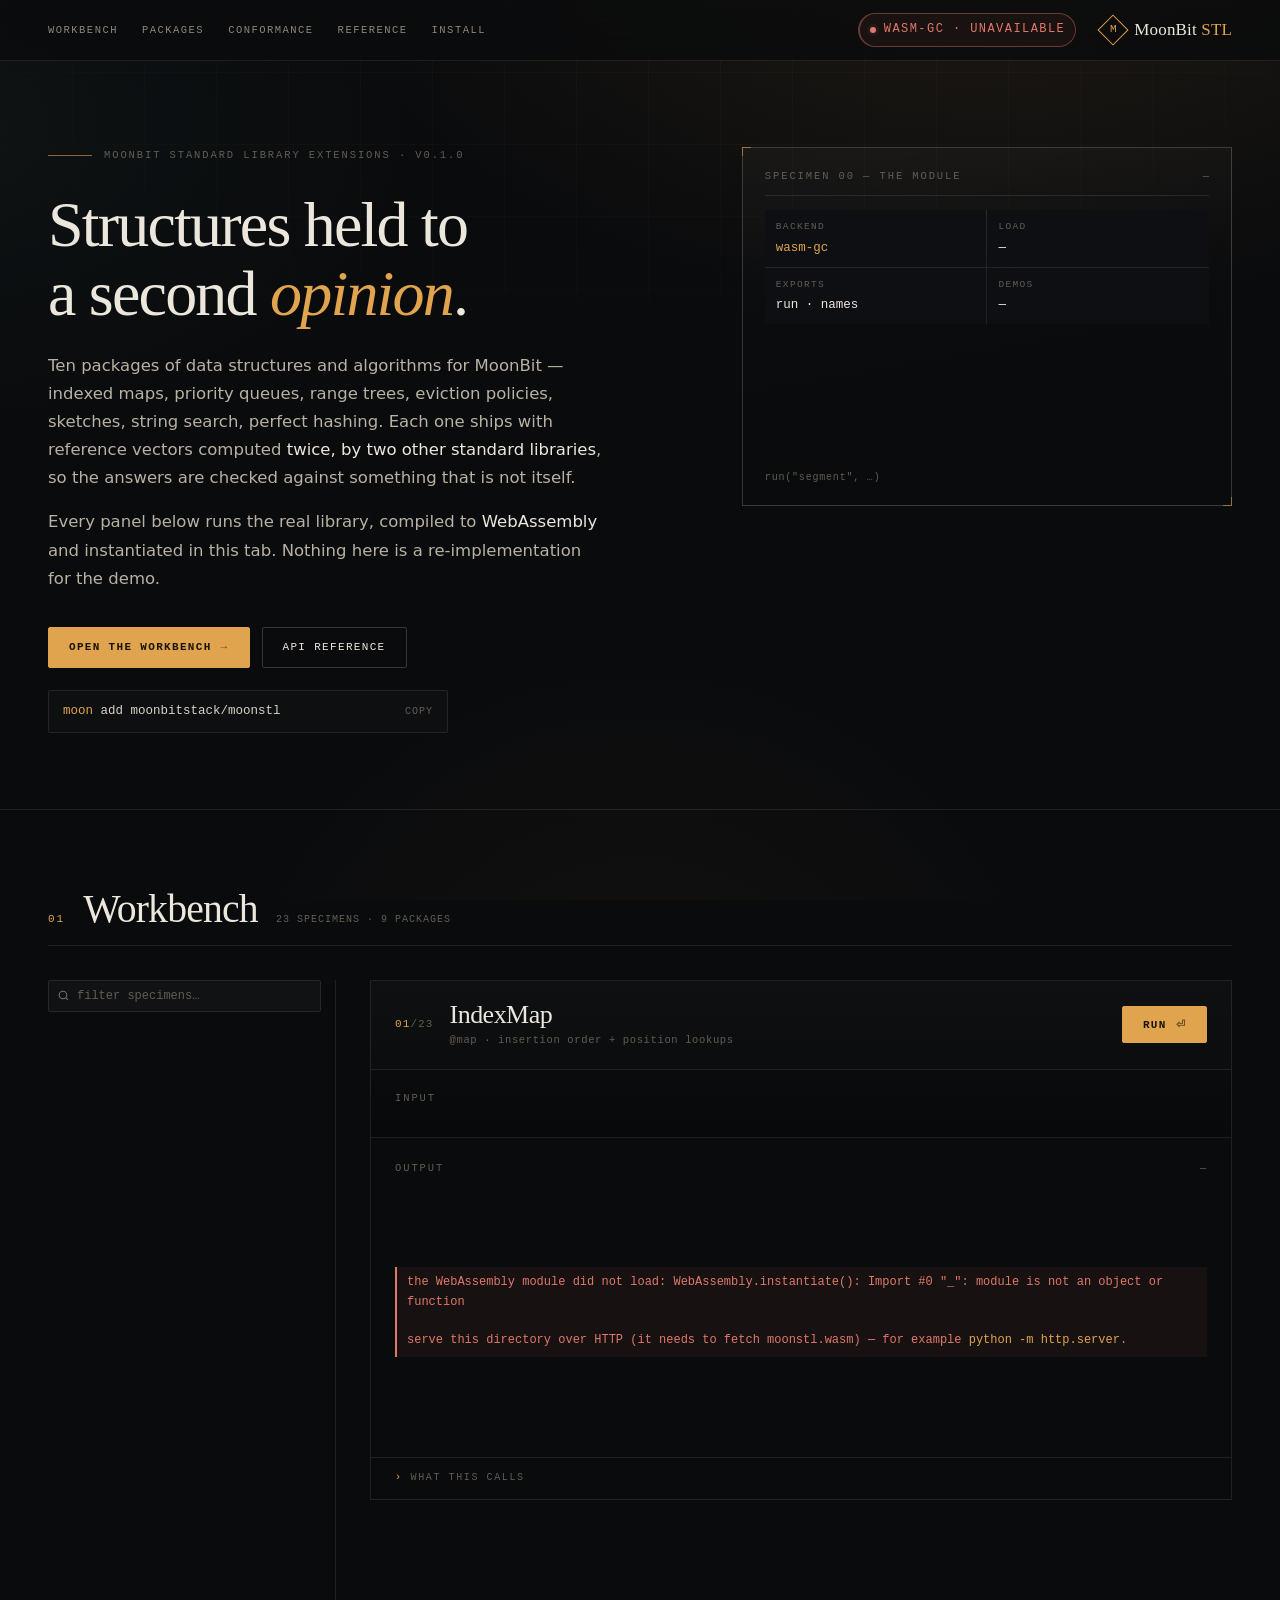
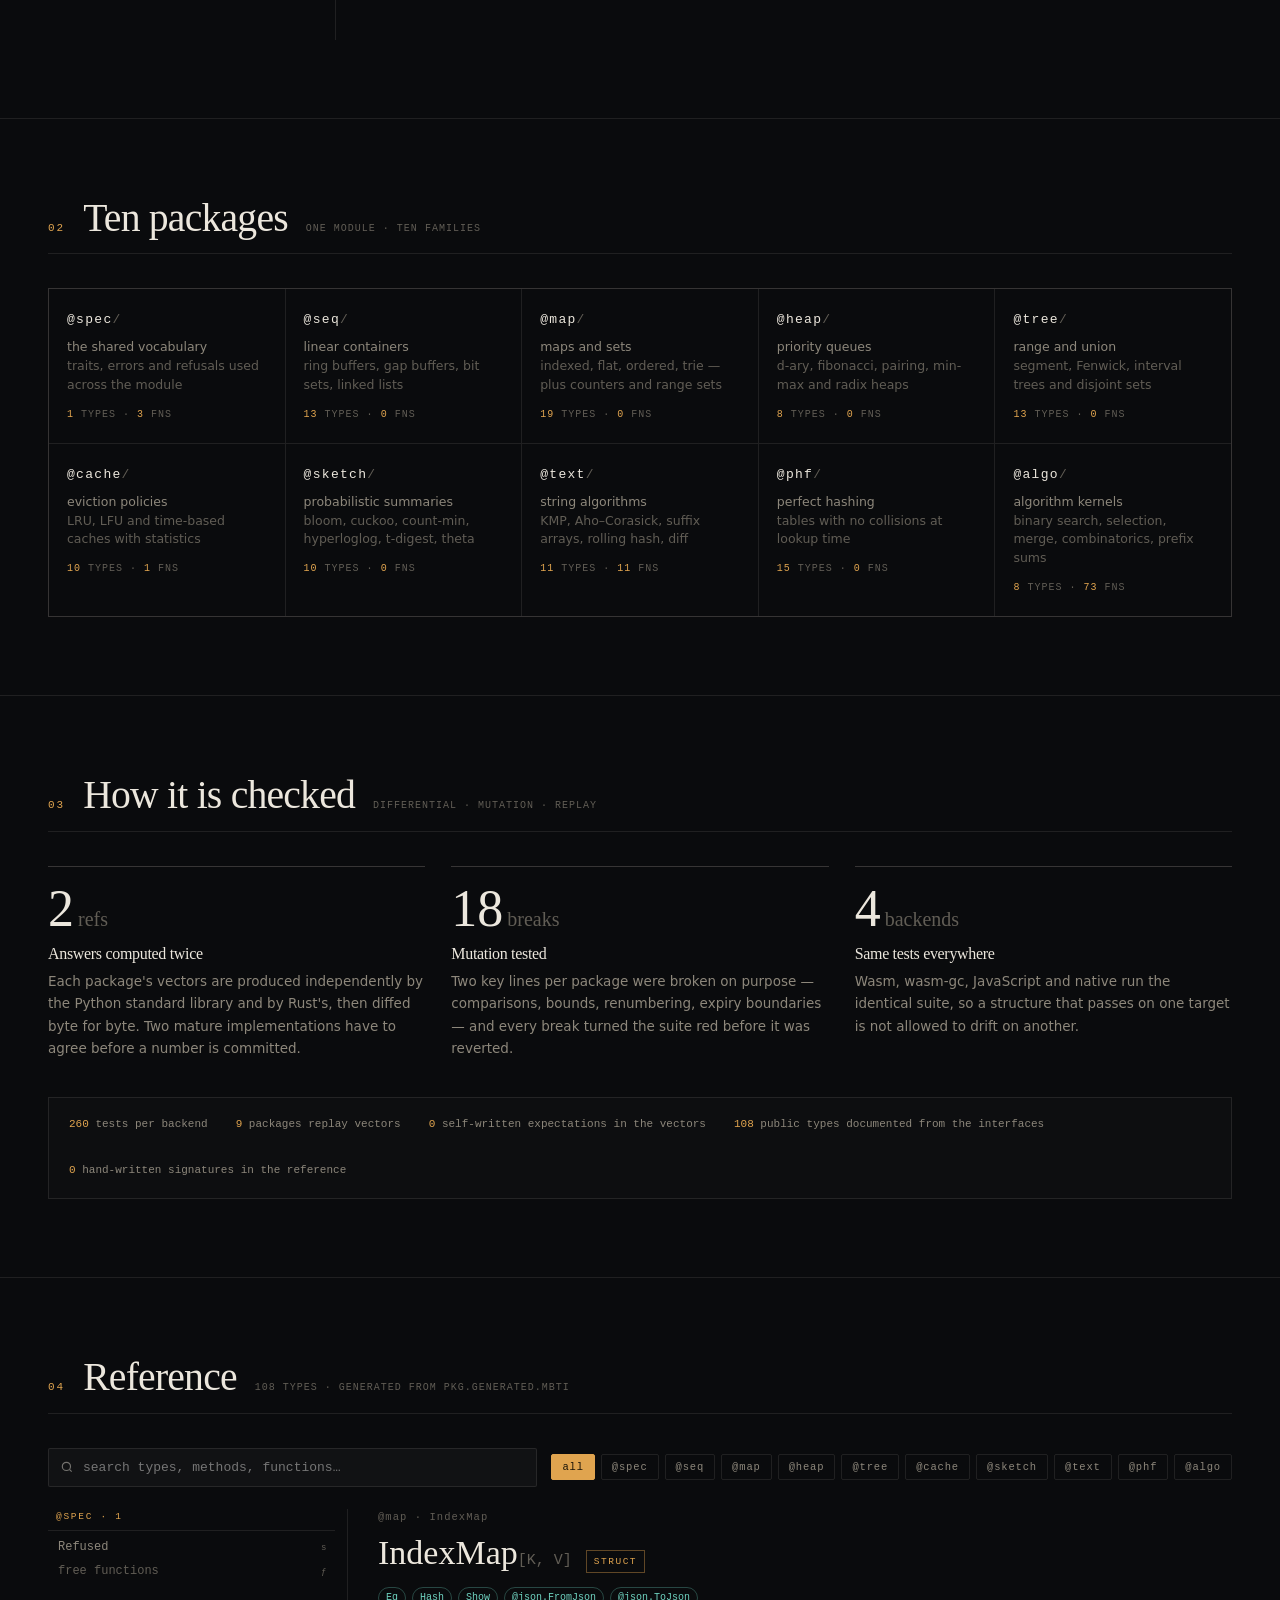
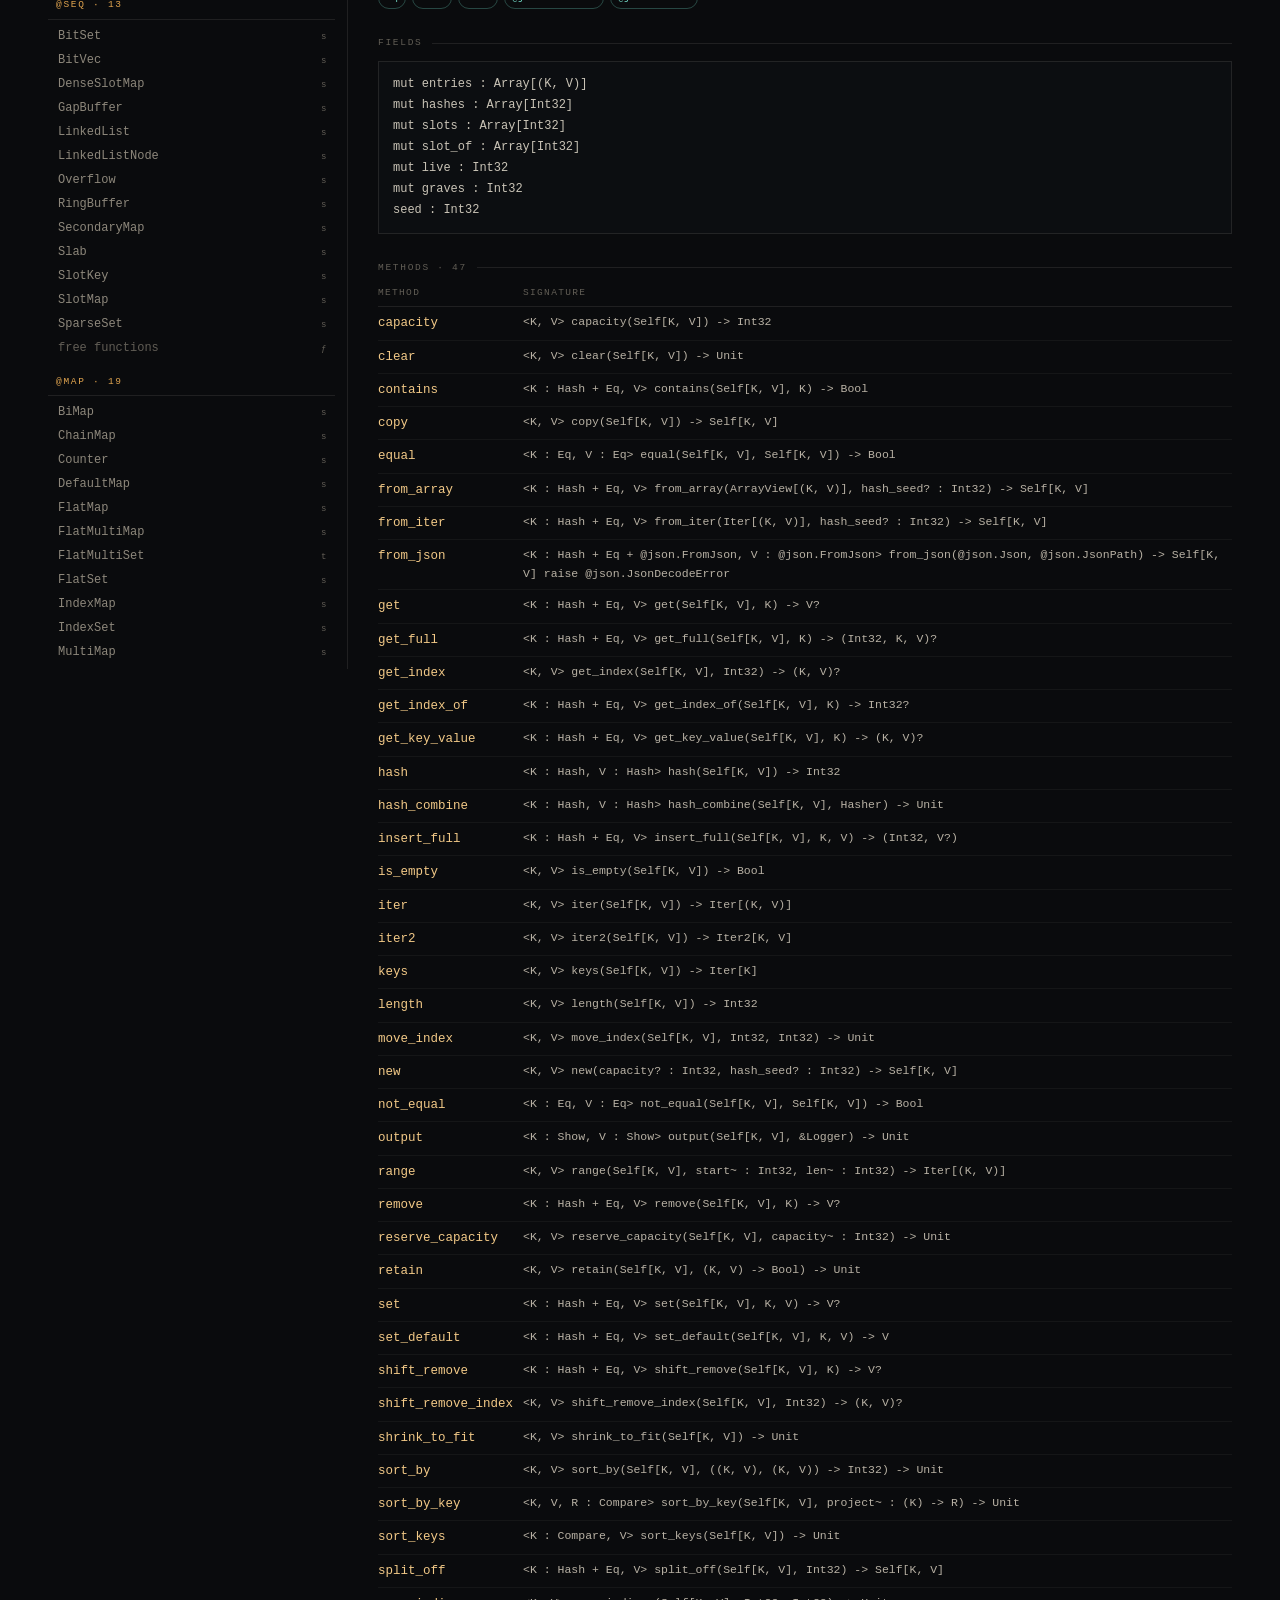
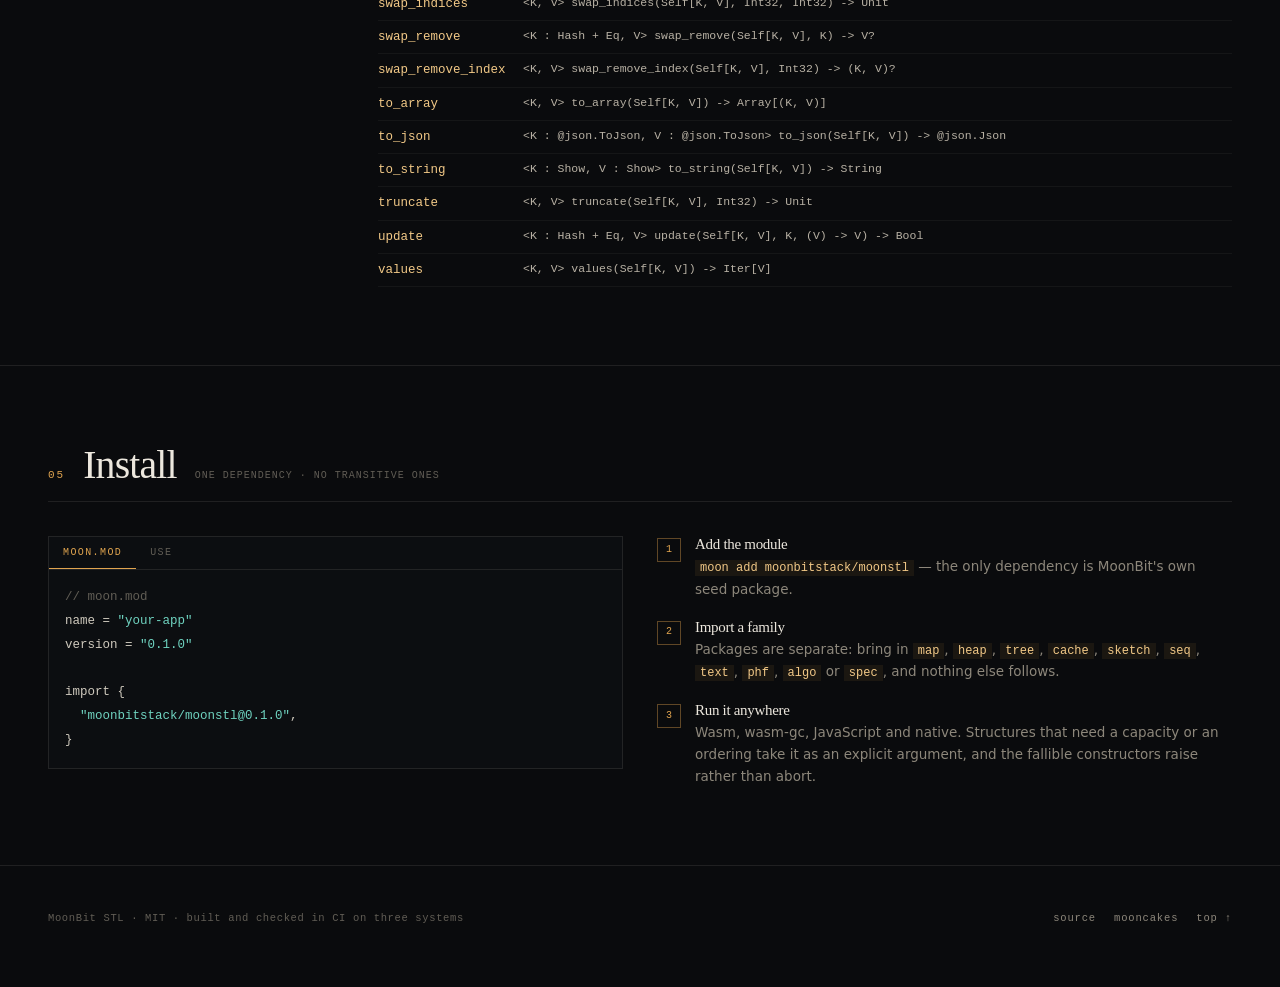
==== site/index.html @ e842a263 "site(moonstl): rebuild the showcase around a wasm-gc module. The page is now a workbench rather than" ====
<!doctype html>
<html lang="en">
<head>
<meta charset="utf-8">
<meta name="viewport" content="width=device-width, initial-scale=1">
<link rel="icon" href="data:image/svg+xml,%3Csvg xmlns='http://www.w3.org/2000/svg' viewBox='0 0 32 32'%3E%3Crect width='32' height='32' fill='%230a0b0d'/%3E%3Crect x='7' y='7' width='18' height='18' fill='none' stroke='%23e0a44f' stroke-width='2' transform='rotate(45 16 16)'/%3E%3C/svg%3E">
<title>MoonBit STL — data structures &amp; algorithms, checked against other implementations</title>
<meta name="description" content="Ten packages of data structures and algorithms for MoonBit: maps, heaps, trees, caches, sketches, text algorithms, perfect hashing. Every demo on this page runs the library itself, compiled to WebAssembly (wasm-gc).">
<style>
/* ---------- tokens ---------- */
:root{
  --ink:#0a0b0d; --ink-2:#0d0f12; --panel:#111418; --panel-2:#151a20;
  --line:rgba(232,226,214,.10); --line-2:rgba(232,226,214,.20);
  --text:#ece7dd; --muted:#8d877b; --dim:#615d55;
  --amber:#e0a44f; --amber-2:#f2c987; --amber-soft:rgba(224,164,79,.13);
  --teal:#6fd3c0; --red:#e0796a;
  --serif:"Iowan Old Style","Palatino Linotype","Book Antiqua",Palatino,"Songti SC",Georgia,serif;
  --sans:ui-sans-serif,system-ui,-apple-system,"Segoe UI","PingFang SC","Microsoft YaHei",sans-serif;
  --mono:ui-monospace,"SF Mono","Cascadia Mono",Menlo,Consolas,"Liberation Mono",monospace;
  --max:1240px;
}
*,*::before,*::after{box-sizing:border-box}
html{scroll-behavior:smooth;scrollbar-width:thin;scrollbar-color:#3b3226 transparent}
body{
  margin:0;background:var(--ink);color:var(--text);font-family:var(--sans);
  font-size:15px;line-height:1.62;-webkit-font-smoothing:antialiased;
  background-image:
    radial-gradient(1100px 620px at 78% -8%,rgba(224,164,79,.10),transparent 62%),
    radial-gradient(860px 520px at -6% 14%,rgba(111,211,192,.045),transparent 58%),
    radial-gradient(700px 700px at 50% 120%,rgba(224,164,79,.05),transparent 60%);
  background-attachment:fixed;
}
body::before{
  content:"";position:fixed;inset:0;pointer-events:none;z-index:0;
  background-image:
    linear-gradient(to right,rgba(232,226,214,.028) 1px,transparent 1px),
    linear-gradient(to bottom,rgba(232,226,214,.028) 1px,transparent 1px);
  background-size:72px 72px;
  mask-image:radial-gradient(ellipse 90% 60% at 50% 0%,#000 25%,transparent 78%);
}
/* ---------- scrollbars ---------- */
::-webkit-scrollbar{width:10px;height:10px}
::-webkit-scrollbar-track{background:transparent}
::-webkit-scrollbar-thumb{
  background:linear-gradient(#3c3529,#2a261e);
  border:2px solid var(--ink);border-radius:99px;
}
::-webkit-scrollbar-thumb:hover{background:linear-gradient(#e0a44f,#8a6427)}
::-webkit-scrollbar-corner{background:var(--ink)}
.rail::-webkit-scrollbar{width:7px}
.rail::-webkit-scrollbar-thumb{background:#332e25;border-color:var(--panel)}
.rail::-webkit-scrollbar-thumb:hover{background:#8a6427}
/* ---------- type ---------- */
h1,h2,h3,h4{font-family:var(--serif);font-weight:400;letter-spacing:-.02em;margin:0;line-height:1.08}
p{margin:0}
a{color:inherit;text-decoration:none}
code,kbd,pre{font-family:var(--mono);font-variant-ligatures:none}
.mono{font-family:var(--mono)}
.eyebrow,.lbl,.num,.tag{
  font-family:var(--mono);font-size:10.5px;letter-spacing:.18em;text-transform:uppercase;
  color:var(--dim);
}
::selection{background:rgba(224,164,79,.28);color:#fff}
/* ---------- shell ---------- */
.wrap{max-width:var(--max);margin:0 auto;padding:0 28px;position:relative;z-index:1}
header.top{
  position:sticky;top:0;z-index:40;backdrop-filter:blur(14px) saturate(1.2);
  background:rgba(10,11,13,.82);border-bottom:1px solid var(--line);
}
.top .wrap{display:flex;align-items:center;gap:26px;height:60px}
nav.topnav{display:flex;align-items:center;gap:24px;min-width:0}
nav.topnav a{
  font-family:var(--mono);font-size:10.5px;letter-spacing:.14em;text-transform:uppercase;
  color:var(--muted);padding:4px 0;position:relative;white-space:nowrap;
}
nav.topnav a::after{
  content:"";position:absolute;left:0;right:0;bottom:-2px;height:1px;background:var(--amber);
  transform:scaleX(0);transform-origin:left;transition:transform .25s ease;
}
nav.topnav a:hover{color:var(--text)}
nav.topnav a:hover::after{transform:scaleX(1)}
.modpill{
  margin-left:auto;display:flex;align-items:center;gap:8px;
  font-family:var(--mono);font-size:10px;letter-spacing:.12em;text-transform:uppercase;
  color:var(--muted);border:1px solid var(--line);border-radius:99px;padding:5px 11px;white-space:nowrap;
}
.modpill .dot{width:6px;height:6px;border-radius:50%;background:var(--dim);box-shadow:0 0 0 3px rgba(255,255,255,.03)}
.modpill.live{color:var(--teal);border-color:rgba(111,211,192,.34)}
.modpill.live .dot{background:var(--teal);animation:pulse 2.4s ease-in-out infinite}
.modpill.err{color:var(--red);border-color:rgba(224,121,106,.4)}
.modpill.err .dot{background:var(--red)}
@keyframes pulse{0%,100%{opacity:1}50%{opacity:.35}}
.brand{display:flex;align-items:center;gap:10px;flex-shrink:0}
.brand .glyph{
  width:22px;height:22px;border:1px solid var(--amber);display:grid;place-items:center;
  color:var(--amber);font-family:var(--mono);font-size:11px;transform:rotate(45deg);
}
.brand .glyph span{transform:rotate(-45deg)}
.brand b{font-family:var(--serif);font-weight:400;font-size:17px;letter-spacing:.01em;white-space:nowrap}
.brand b em{font-style:normal;color:var(--amber)}
/* ---------- hero ---------- */
.hero{padding:86px 0 76px;border-bottom:1px solid var(--line)}
.hero .wrap{display:grid;grid-template-columns:1.12fr .88fr;gap:70px;align-items:start}
.hero .kicker{display:flex;align-items:center;gap:12px;margin-bottom:26px}
.hero .kicker .rule{height:1px;width:44px;background:var(--amber);opacity:.6}
h1{font-size:clamp(42px,5vw,68px);margin-bottom:24px;letter-spacing:-.028em}
h1 em{font-style:italic;color:var(--amber)}
.lede{color:#b8b1a4;font-size:16.5px;max-width:34em;line-height:1.7}
.lede b{color:var(--text);font-weight:500}
.cta{display:flex;flex-wrap:wrap;gap:12px;margin:34px 0 22px}
.btn{
  display:inline-flex;align-items:center;gap:9px;border:1px solid var(--line-2);
  padding:11px 20px;border-radius:2px;font-family:var(--mono);font-size:11px;
  letter-spacing:.12em;text-transform:uppercase;color:var(--text);cursor:pointer;
  background:transparent;transition:.2s ease;
}
.btn:hover{border-color:var(--amber);color:var(--amber-2)}
.btn.solid{background:var(--amber);border-color:var(--amber);color:#1a1408;font-weight:600}
.btn.solid:hover{background:var(--amber-2);border-color:var(--amber-2);color:#1a1408}
.cmd{
  display:flex;align-items:center;gap:12px;border:1px solid var(--line);background:rgba(255,255,255,.02);
  padding:10px 14px;border-radius:2px;max-width:400px;
}
.cmd code{font-size:12.5px;color:#d8d2c6;overflow:auto;white-space:nowrap}
.cmd code .c-flag{color:var(--amber)}
.cmd button{
  margin-left:auto;background:none;border:0;color:var(--dim);cursor:pointer;font-family:var(--mono);
  font-size:10px;letter-spacing:.1em;text-transform:uppercase;padding:2px 0;
}
.cmd button:hover{color:var(--amber)}
/* plate */
.plate{
  border:1px solid var(--line-2);background:linear-gradient(170deg,rgba(255,255,255,.035),rgba(255,255,255,.008) 40%,transparent);
  padding:20px 22px 18px;position:relative;
}
.plate::before,.plate::after{
  content:"";position:absolute;width:9px;height:9px;border:1px solid var(--amber);opacity:.55;
}
.plate::before{top:-1px;left:-1px;border-right:0;border-bottom:0}
.plate::after{bottom:-1px;right:-1px;border-left:0;border-top:0}
.plate .ph{display:flex;justify-content:space-between;align-items:baseline;border-bottom:1px solid var(--line);padding-bottom:10px;margin-bottom:14px}
.plate .ph span:last-child{color:var(--dim);font-family:var(--mono);font-size:10px}
.plate .meta{display:grid;grid-template-columns:repeat(2,1fr);gap:1px;background:var(--line);margin:0 0 16px}
.plate .meta div{background:var(--ink-2);padding:9px 11px}
.plate .meta dt{font-family:var(--mono);font-size:9.5px;letter-spacing:.14em;text-transform:uppercase;color:var(--dim);margin:0 0 3px}
.plate .meta dd{margin:0;font-family:var(--mono);font-size:12.5px;color:var(--text)}
.plate .meta dd.acc{color:var(--amber)}
.bars{display:flex;align-items:flex-end;gap:6px;height:118px;padding-top:6px}
.bars .bar{
  flex:1;background:linear-gradient(180deg,var(--amber),rgba(224,164,79,.18));
  position:relative;min-height:3px;transform-origin:bottom;animation:grow .7s cubic-bezier(.2,.9,.2,1) both;
}
.bars .bar .v{
  position:absolute;bottom:calc(100% + 4px);left:50%;transform:translateX(-50%);
  font-family:var(--mono);font-size:10px;color:var(--amber-2);
}
@keyframes grow{from{transform:scaleY(0);opacity:.2}to{transform:scaleY(1);opacity:1}}
.plate .pf{margin-top:12px;display:flex;justify-content:space-between;font-family:var(--mono);font-size:10px;color:var(--dim);letter-spacing:.08em}
/* ---------- section head ---------- */
section.band{padding:78px 0;border-bottom:1px solid var(--line);position:relative}
.sechead{display:flex;align-items:baseline;gap:18px;margin-bottom:34px;padding-bottom:14px;border-bottom:1px solid var(--line)}
.sechead .num{color:var(--amber);font-size:11px}
.sechead h2{font-size:clamp(28px,3.1vw,40px)}
.sechead .rule{display:none}
.sechead .meta{font-family:var(--mono);font-size:10px;letter-spacing:.1em;color:var(--dim);text-transform:uppercase;white-space:nowrap}
/* ---------- workbench ---------- */
.bench{display:grid;grid-template-columns:288px 1fr;gap:34px;align-items:start}
.rail{
  height:660px;max-height:calc(100vh - 130px);overflow:auto;
  border-right:1px solid var(--line);padding-right:14px;
}
.railsearch{position:relative;margin-bottom:16px}
.railsearch input{
  width:100%;background:rgba(255,255,255,.03);border:1px solid var(--line);color:var(--text);
  font-family:var(--mono);font-size:12px;padding:8px 10px 8px 28px;border-radius:2px;outline:none;
}
.railsearch input:focus{border-color:rgba(224,164,79,.5)}
.railsearch input::placeholder{color:var(--dim)}
.railsearch svg{position:absolute;left:9px;top:9px;opacity:.45}
.rgroup{margin-bottom:16px}
.rgroup h4{
  font-family:var(--mono);font-size:9.5px;letter-spacing:.18em;text-transform:uppercase;color:var(--dim);
  margin:0 0 6px;display:flex;justify-content:space-between;
}
.ritem{
  display:flex;align-items:baseline;gap:9px;width:100%;text-align:left;background:none;border:0;
  border-left:2px solid transparent;padding:6px 8px;cursor:pointer;color:var(--muted);
  font-family:var(--sans);font-size:13.5px;line-height:1.35;transition:.15s;
}
.ritem .n{font-family:var(--mono);font-size:9.5px;color:var(--dim);width:18px;flex-shrink:0}
.ritem:hover{color:var(--text);background:rgba(255,255,255,.025)}
.ritem.on{border-left-color:var(--amber);color:var(--text);background:linear-gradient(90deg,var(--amber-soft),transparent)}
.ritem.on .n{color:var(--amber)}
.rail .empty{color:var(--dim);font-size:12px;padding:8px}
/* stage */
.stage{border:1px solid var(--line);background:linear-gradient(180deg,rgba(255,255,255,.022),transparent 30%);padding:0;display:flex;flex-direction:column;min-height:520px}
.stage-top{display:flex;align-items:center;gap:16px;padding:20px 24px;border-bottom:1px solid var(--line)}
.spec-id{font-family:var(--mono);font-size:11px;color:var(--amber);letter-spacing:.1em}
.spec-id span{color:var(--dim)}
.stage-top h3{font-size:26px}
.spec-sub{font-family:var(--mono);font-size:10.5px;color:var(--dim);letter-spacing:.06em;margin-top:3px}
.stage-top .btn{margin-left:auto}
.stage-aside{margin-left:auto;display:flex;align-items:center;gap:10px}
.stage-in{padding:20px 24px;border-bottom:1px solid var(--line);background:rgba(0,0,0,.16)}
.stage-in .lbl{margin-bottom:10px;display:block}
.stage-out{padding:22px 24px 24px;flex:1;min-height:0;overflow:auto;display:flex;flex-direction:column}
.stage-out .outhead{display:flex;align-items:baseline;gap:12px;margin-bottom:14px}
.stage-out .lbl{margin:0}
.outmeta{margin-left:auto;font-family:var(--mono);font-size:10.5px;color:var(--dim);letter-spacing:.06em}
.outmeta b{color:var(--teal);font-weight:400}
.canvas{flex:1;min-height:132px;display:flex;flex-direction:column;justify-content:center}
.stage-calls{border-top:1px solid var(--line);padding:0 24px}
.stage-calls summary{
  list-style:none;cursor:pointer;padding:12px 0;font-family:var(--mono);font-size:10px;
  letter-spacing:.16em;text-transform:uppercase;color:var(--dim);display:flex;align-items:center;gap:8px;
}
.stage-calls summary::-webkit-details-marker{display:none}
.stage-calls summary::before{content:"›";color:var(--amber);transition:transform .2s}
.stage-calls[open] summary::before{transform:rotate(90deg)}
.stage-calls pre{margin:0 0 16px;font-size:12px;line-height:1.9;color:#c9c3b6;overflow:auto;white-space:pre}
.stage-calls pre .c-pkg{color:var(--amber)}
.stage-calls pre .c-fn{color:var(--teal)}
.stage-calls pre .c-cm{color:var(--dim);font-style:italic}
/* controls */
.dctl{display:flex;flex-direction:column;gap:11px}
.fieldrow{display:flex;align-items:center;gap:12px;flex-wrap:wrap}
.fieldrow label{font-family:var(--mono);font-size:10px;letter-spacing:.12em;text-transform:uppercase;color:var(--dim);min-width:70px}
.fieldrow input[type=number],.fieldrow input[type=text],.fieldrow textarea,.fieldrow input:not([type]){
  background:rgba(255,255,255,.03);border:1px solid var(--line);color:var(--text);
  font-family:var(--mono);font-size:12.5px;padding:7px 9px;border-radius:2px;outline:none;
}
.fieldrow input:focus,.fieldrow textarea:focus{border-color:rgba(224,164,79,.5)}
.fieldrow input[type=number]{width:86px}
.fieldrow textarea{flex:1;min-width:180px;resize:vertical;line-height:1.5}
.chips{display:flex;flex-wrap:wrap;gap:6px;align-items:center;min-height:28px}
.chip{
  display:inline-flex;align-items:center;gap:7px;border:1px solid var(--line-2);
  background:rgba(255,255,255,.025);padding:3px 8px;border-radius:2px;
  font-family:var(--mono);font-size:12px;color:#ddd7ca;
}
.chip .ix{color:var(--dim);font-size:9.5px}
.chip .x{color:var(--dim);cursor:pointer;font-size:13px;line-height:1}
.chip .x:hover{color:var(--red)}
.chip.hi{border-color:rgba(224,164,79,.55);background:var(--amber-soft);color:var(--amber-2)}
.chip.str{padding:4px 9px}
.addrow{display:flex;gap:7px;flex-wrap:wrap;align-items:center}
.addrow input{
  flex:1;min-width:120px;background:rgba(255,255,255,.03);border:1px solid var(--line);
  color:var(--text);font-family:var(--mono);font-size:12px;padding:6px 9px;border-radius:2px;outline:none;
}
.addrow input:focus{border-color:rgba(224,164,79,.5)}
.mini{
  background:transparent;border:1px solid var(--line-2);color:var(--muted);cursor:pointer;
  font-family:var(--mono);font-size:10px;letter-spacing:.08em;padding:5px 9px;border-radius:2px;white-space:nowrap;
}
.mini:hover{color:var(--amber);border-color:rgba(224,164,79,.5)}
.mini.ghost{opacity:.75}
/* output primitives */
.seq{display:flex;flex-wrap:wrap;gap:6px;align-items:center}
.node{
  min-width:34px;height:34px;padding:0 8px;display:inline-flex;align-items:center;justify-content:center;
  border:1px solid var(--line-2);background:rgba(255,255,255,.02);font-family:var(--mono);font-size:13px;
  color:#ddd7ca;border-radius:2px;position:relative;
}
.node.hi{border-color:rgba(224,164,79,.6);background:var(--amber-soft);color:var(--amber-2)}
.kv{display:flex;flex-direction:column;gap:5px}
.kv .row{display:flex;align-items:center;gap:11px;font-family:var(--mono);font-size:12.5px;color:#ddd7ca}
.kv .badge{
  width:22px;height:22px;display:grid;place-items:center;border:1px solid var(--line-2);
  font-size:10px;color:var(--amber);border-radius:2px;flex-shrink:0;
}
.kv .muted{margin-left:auto;color:var(--dim);font-size:11px}
.metric{display:flex;gap:34px;flex-wrap:wrap}
.metric .m .lab2{font-family:var(--mono);font-size:10px;letter-spacing:.12em;text-transform:uppercase;color:var(--dim);margin-bottom:6px}
.metric .m .val{font-family:var(--serif);font-size:38px;line-height:1;color:var(--amber-2)}
.metric .m .val small{font-size:18px}
.bars2{display:flex;align-items:flex-end;gap:6px;height:116px}
.bars2 .bar{
  flex:1;background:linear-gradient(180deg,rgba(111,211,192,.85),rgba(111,211,192,.12));
  position:relative;min-height:3px;animation:grow .6s cubic-bezier(.2,.9,.2,1) both;
}
.bars2 .bar .v{position:absolute;bottom:calc(100% + 4px);left:50%;transform:translateX(-50%);font-family:var(--mono);font-size:10px;color:var(--teal)}
.groups{display:flex;flex-wrap:wrap;gap:10px}
.groups .g{display:flex;gap:4px;border:1px solid var(--line-2);padding:6px;border-radius:2px;background:rgba(255,255,255,.02)}
.groups .g b{font-family:var(--mono);font-size:12px;font-weight:400;color:#ddd7ca;padding:1px 4px}
.textvis{
  font-family:var(--mono);font-size:17px;letter-spacing:.14em;line-height:1.9;word-break:break-all;color:#b8b1a4;
}
.textvis .hit{color:#1a1408;background:var(--amber);padding:1px 2px}
.oplist{display:flex;flex-direction:column;gap:4px;font-family:var(--mono);font-size:12px}
.oplist .op{display:flex;gap:14px;border-bottom:1px dashed rgba(232,226,214,.07);padding:3px 0}
.oplist .op .t{color:var(--amber);min-width:74px}
.oplist .op .r{color:#b8b1a4}
.bits{display:grid;grid-template-columns:repeat(auto-fill,minmax(18px,1fr));gap:4px;max-width:660px}
.bits .b{aspect-ratio:1;border:1px solid var(--line);border-radius:1px;background:rgba(255,255,255,.015)}
.bits .b.on{background:var(--amber);border-color:var(--amber);box-shadow:0 0 10px rgba(224,164,79,.25)}
.out-empty{color:var(--dim);font-family:var(--mono);font-size:12px}
.err{border-left:2px solid var(--red);padding:6px 10px;color:var(--red);font-family:var(--mono);font-size:12px;background:rgba(224,121,106,.06)}
.note{margin-top:12px;font-family:var(--mono);font-size:11px;color:var(--dim);line-height:1.7}
.note b{color:var(--muted);font-weight:400}
/* ---------- packages ---------- */
.pkgrid{display:grid;grid-template-columns:repeat(5,1fr);gap:1px;background:var(--line);border:1px solid var(--line)}
.pkg{background:var(--ink);padding:20px 18px;cursor:pointer;transition:.2s;position:relative}
.pkg:hover{background:var(--panel)}
.pkg:hover .pkgname{color:var(--amber)}
.pkgname{font-family:var(--mono);font-size:13px;letter-spacing:.1em;transition:.2s}
.pkgname span{color:var(--dim)}
.pkgrole{margin-top:8px;font-size:12.5px;color:var(--muted);line-height:1.5;min-height:38px}
.pkgcount{margin-top:12px;font-family:var(--mono);font-size:10px;letter-spacing:.1em;color:var(--dim);text-transform:uppercase}
.pkgcount b{color:var(--amber);font-weight:400}
/* ---------- conformance ---------- */
.confgrid{display:grid;grid-template-columns:repeat(3,1fr);gap:26px}
.conf{border-top:1px solid var(--line-2);padding-top:16px}
.conf .big{font-family:var(--serif);font-size:52px;line-height:1;color:var(--text)}
.conf .big span{font-size:20px;color:var(--dim);margin-left:4px}
.conf h4{font-size:16px;margin:10px 0 8px}
.conf p{font-size:13.5px;color:var(--muted);line-height:1.65}
.conffoot{
  margin-top:38px;border:1px solid var(--line);padding:18px 20px;display:flex;gap:28px;
  flex-wrap:wrap;background:rgba(255,255,255,.015);
}
.conffoot div{font-family:var(--mono);font-size:11px;color:var(--muted)}
.conffoot b{color:var(--amber);font-weight:400}
/* ---------- reference ---------- */
.refbar{display:flex;gap:14px;align-items:center;flex-wrap:wrap;margin-bottom:22px}
.refsearch{flex:1;min-width:240px;position:relative}
.refsearch input{
  width:100%;background:rgba(255,255,255,.03);border:1px solid var(--line);color:var(--text);
  font-family:var(--mono);font-size:13px;padding:11px 12px 11px 34px;border-radius:2px;outline:none;
}
.refsearch input:focus{border-color:rgba(224,164,79,.5)}
.refsearch svg{position:absolute;left:12px;top:12px;opacity:.45}
.pkgchips{display:flex;gap:6px;flex-wrap:wrap}
.pkgchip{
  background:transparent;border:1px solid var(--line);color:var(--muted);cursor:pointer;
  font-family:var(--mono);font-size:10.5px;letter-spacing:.08em;padding:6px 10px;border-radius:2px;
}
.pkgchip:hover{color:var(--text);border-color:var(--line-2)}
.pkgchip.on{color:#1a1408;background:var(--amber);border-color:var(--amber)}
.refgrid{display:grid;grid-template-columns:300px 1fr;gap:30px;align-items:start}
.typelist{
  position:sticky;top:78px;max-height:min(760px,calc(100vh - 120px));overflow:auto;
  border-right:1px solid var(--line);padding-right:12px;
}
.typelist .pkghead{
  font-family:var(--mono);font-size:9.5px;letter-spacing:.18em;text-transform:uppercase;color:var(--amber);
  padding:14px 8px 6px;border-bottom:1px solid var(--line);margin-bottom:4px;
}
.typelist .pkghead:first-child{padding-top:0}
.titem{
  display:flex;align-items:baseline;gap:8px;width:100%;text-align:left;background:none;border:0;
  border-left:2px solid transparent;padding:5px 8px;cursor:pointer;color:var(--muted);
  font-family:var(--mono);font-size:12px;
}
.titem .k{margin-left:auto;font-size:9px;color:var(--dim);letter-spacing:.08em}
.titem:hover{color:var(--text);background:rgba(255,255,255,.02)}
.titem.on{color:var(--amber-2);border-left-color:var(--amber);background:linear-gradient(90deg,var(--amber-soft),transparent)}
.apipane{min-height:300px}
.path{font-family:var(--mono);font-size:10.5px;letter-spacing:.1em;color:var(--dim);margin-bottom:8px}
.apitype{font-family:var(--serif);font-size:34px;line-height:1.1;display:inline}
.awrap{display:flex;align-items:baseline;gap:14px;flex-wrap:wrap}
.apikind{
  font-family:var(--mono);font-size:9.5px;letter-spacing:.16em;text-transform:uppercase;color:var(--amber);
  border:1px solid rgba(224,164,79,.4);padding:3px 7px;
}
.params{font-family:var(--mono);font-size:15px;color:var(--dim)}
.impls{display:flex;gap:6px;flex-wrap:wrap;margin:14px 0 4px}
.impls .i{
  font-family:var(--mono);font-size:10px;color:var(--teal);border:1px solid rgba(111,211,192,.3);
  padding:2px 7px;border-radius:99px;
}
.apidoc h5{
  font-family:var(--mono);font-size:9.5px;letter-spacing:.18em;text-transform:uppercase;color:var(--dim);
  margin:26px 0 10px;font-weight:400;display:flex;align-items:center;gap:10px;
}
.apidoc h5::after{content:"";flex:1;height:1px;background:var(--line)}
.apidoc pre{
  margin:0;padding:12px 14px;background:#0c0e11;border:1px solid var(--line);
  font-size:12px;color:#c9c3b6;overflow:auto;line-height:1.75;
}
.apidoc table{width:100%;border-collapse:collapse;font-size:12.5px}
.apidoc th{
  text-align:left;font-family:var(--mono);font-size:9.5px;letter-spacing:.14em;text-transform:uppercase;
  color:var(--dim);font-weight:400;padding:0 10px 6px 0;border-bottom:1px solid var(--line);
}
.apidoc td{padding:6px 10px 6px 0;border-bottom:1px solid rgba(232,226,214,.05);vertical-align:top}
.apidoc td.mn{font-family:var(--mono);color:var(--amber-2);white-space:nowrap}
.apidoc td.sig{font-family:var(--mono);font-size:11.5px;color:#b8b1a4;word-break:break-word}
.apidoc .note{color:var(--muted);font-family:var(--sans);font-size:13px}
/* ---------- install ---------- */
.instgrid{display:grid;grid-template-columns:1fr 1fr;gap:34px;align-items:start}
.codecard{border:1px solid var(--line);background:#0c0e11}
.tabs{display:flex;border-bottom:1px solid var(--line)}
.tab{
  background:none;border:0;border-bottom:1px solid transparent;color:var(--dim);cursor:pointer;
  font-family:var(--mono);font-size:10px;letter-spacing:.14em;text-transform:uppercase;padding:10px 14px;
}
.tab.on{color:var(--amber);border-bottom-color:var(--amber)}
.codecard pre{margin:0;padding:16px;font-size:12.5px;line-height:1.9;color:#cfc9bd;overflow:auto}
.codecard pre .c-kw{color:var(--amber)}
.codecard pre .c-str{color:var(--teal)}
.codecard pre .c-cm{color:var(--dim)}
.steps{display:flex;flex-direction:column;gap:18px}
.step{display:flex;gap:14px}
.step .sn{
  font-family:var(--mono);font-size:10px;color:var(--amber);border:1px solid rgba(224,164,79,.4);
  width:24px;height:24px;display:grid;place-items:center;flex-shrink:0;margin-top:2px;
}
.step h4{font-size:15px;margin-bottom:4px}
.step p{font-size:13.5px;color:var(--muted)}
.step code{font-size:12px;color:var(--amber-2);background:rgba(224,164,79,.08);padding:1px 5px}
/* ---------- footer ---------- */
footer{padding:44px 0 60px}
footer .wrap{display:flex;gap:24px;align-items:baseline;flex-wrap:wrap}
footer .fnote{font-family:var(--mono);font-size:10.5px;color:var(--dim);letter-spacing:.06em}
footer .flinks{margin-left:auto;display:flex;gap:18px}
footer .flinks a{font-family:var(--mono);font-size:10.5px;color:var(--muted);letter-spacing:.08em}
footer .flinks a:hover{color:var(--amber)}
/* ---------- responsive ---------- */
@media(max-width:1080px){
  .hero .wrap{grid-template-columns:1fr;gap:44px}
  .pkgrid{grid-template-columns:repeat(3,1fr)}
  .confgrid{grid-template-columns:1fr;gap:22px}
  .instgrid{grid-template-columns:1fr}
}
@media(max-width:900px){
  .bench{grid-template-columns:1fr;gap:22px}
  .rail{position:static;height:auto;max-height:250px;border-right:0;border-bottom:1px solid var(--line);padding:0 0 10px;overflow:auto}
  .stage{min-height:0}
  .stage-out{overflow:visible}
  .rail .rlist{display:block}
  .rgroup{min-width:0;margin-bottom:12px}
  .refgrid{grid-template-columns:1fr}
  .typelist{position:static;max-height:320px;border-right:0;border-bottom:1px solid var(--line);padding:0 0 12px}
}
@media(max-width:760px){
  .wrap{padding:0 18px}
  .top .wrap{height:auto;flex-wrap:wrap;gap:10px;padding-top:10px;padding-bottom:10px}
  nav.topnav{order:2;width:100%;overflow:visible;flex-wrap:wrap;gap:14px;padding-bottom:2px}
  nav.topnav a{font-size:9.5px;letter-spacing:.1em}
  .brand{order:1}
  .modpill{margin-left:auto;order:1}
  .hero{padding:52px 0 48px}
  h1{font-size:clamp(34px,9vw,46px)}
  section.band{padding:52px 0}
  .sechead{flex-wrap:wrap;gap:10px}
  .sechead .rule{display:none}
  .sechead .meta{width:100%}
  .pkgrid{grid-template-columns:1fr 1fr}
  .stage-top{flex-wrap:wrap}
  .stage-top .btn{margin-left:0;width:100%;justify-content:center}
  .metric{gap:22px}
  .metric .m .val{font-size:30px}
  .canvas{min-height:100px}
  img,pre,table{max-width:100%}
}
@media(max-width:460px){
  .pkgrid{grid-template-columns:1fr}
  .conf .big{font-size:42px}
}
@media(prefers-reduced-motion:reduce){
  *{animation:none!important;transition:none!important}
  html{scroll-behavior:auto}
}
</style>
</head>
<body>

<header class="top">
  <div class="wrap">
    <nav class="topnav">
      <a href="#workbench">Workbench</a>
      <a href="#packages">Packages</a>
      <a href="#conformance">Conformance</a>
      <a href="#reference">Reference</a>
      <a href="#install">Install</a>
    </nav>
    <div class="modpill" id="modStatus"><span class="dot"></span><span id="modText">wasm-gc · booting</span></div>
    <a class="brand" href="#top" aria-label="MoonBit STL">
      <span class="glyph"><span>M</span></span>
      <b>MoonBit <em>STL</em></b>
    </a>
  </div>
</header>

<main id="top">

<!-- ══════════════ hero ══════════════ -->
<section class="hero">
  <div class="wrap">
    <div>
      <div class="kicker"><span class="rule"></span><span class="eyebrow">MoonBit standard library extensions · v0.1.0</span></div>
      <h1>Structures held to<br>a second <em>opinion</em>.</h1>
      <p class="lede">
        Ten packages of data structures and algorithms for MoonBit — indexed maps, priority queues,
        range trees, eviction policies, sketches, string search, perfect hashing.
        Each one ships with reference vectors computed <b>twice, by two other standard libraries</b>,
        so the answers are checked against something that is not itself.
      </p>
      <p class="lede" style="margin-top:16px">
        Every panel below runs the real library, compiled to <b>WebAssembly</b> and instantiated in this tab.
        Nothing here is a re-implementation for the demo.
      </p>
      <div class="cta">
        <a class="btn solid" href="#workbench">Open the workbench <span style="opacity:.6">→</span></a>
        <a class="btn" href="#reference">API reference</a>
      </div>
      <div class="cmd">
        <code><span class="c-flag">moon</span> add moonbitstack/moonstl</code>
        <button id="copyAdd" type="button">copy</button>
      </div>
    </div>

    <aside class="plate">
      <div class="ph"><span class="lbl">Specimen 00 — the module</span><span id="plateSize">—</span></div>
      <dl class="meta">
        <div><dt>backend</dt><dd class="acc">wasm-gc</dd></div>
        <div><dt>load</dt><dd id="plateLoad">—</dd></div>
        <div><dt>exports</dt><dd>run · names</dd></div>
        <div><dt>demos</dt><dd id="plateDemos">—</dd></div>
      </dl>
      <div class="bars" id="heroBars"></div>
      <div class="pf"><span id="plateCall">run("segment", …)</span><span id="plateTotal"></span></div>
    </aside>
  </div>
</section>

<!-- ══════════════ workbench ══════════════ -->
<section class="band" id="workbench">
  <div class="wrap">
    <div class="sechead">
      <span class="num">01</span><h2>Workbench</h2><span class="rule"></span>
      <span class="meta" id="benchMeta">23 specimens · 9 packages</span>
    </div>

    <div class="bench">
      <aside class="rail">
        <div class="railsearch">
          <svg width="13" height="13" viewBox="0 0 24 24" fill="none" stroke="currentColor" stroke-width="2"><circle cx="11" cy="11" r="7"/><path d="M20 20l-3.5-3.5"/></svg>
          <input id="railSearch" type="text" placeholder="filter specimens…" autocomplete="off" spellcheck="false">
        </div>
        <div class="rlist" id="railList"></div>
      </aside>

      <section class="stage" aria-live="polite">
        <div class="stage-top">
          <span class="spec-id" id="specId">01<span>/23</span></span>
          <div>
            <h3 id="specTitle">IndexMap</h3>
            <div class="spec-sub" id="specSub">@map · insertion order + position lookups</div>
          </div>
          <div class="stage-aside"><button class="btn solid" id="runBtn" type="button">Run <span style="opacity:.6">⏎</span></button></div>
        </div>

        <div class="stage-in">
          <span class="lbl">input</span>
          <div class="dctl" id="controls"></div>
        </div>

        <div class="stage-out">
          <div class="outhead">
            <span class="lbl">output</span>
            <span class="outmeta" id="outMeta">—</span>
          </div>
          <div class="canvas" id="canvas"><span class="out-empty">loading module…</span></div>
        </div>

        <details class="stage-calls">
          <summary>what this calls</summary>
          <pre id="apiCode"></pre>
        </details>
      </section>
    </div>
  </div>
</section>

<!-- ══════════════ packages ══════════════ -->
<section class="band" id="packages">
  <div class="wrap">
    <div class="sechead">
      <span class="num">02</span><h2>Ten packages</h2><span class="rule"></span>
      <span class="meta">one module · ten families</span>
    </div>
    <div class="pkgrid" id="pkgCards"></div>
  </div>
</section>

<!-- ══════════════ conformance ══════════════ -->
<section class="band" id="conformance">
  <div class="wrap">
    <div class="sechead">
      <span class="num">03</span><h2>How it is checked</h2><span class="rule"></span>
      <span class="meta">differential · mutation · replay</span>
    </div>

    <div class="confgrid">
      <div class="conf">
        <div class="big">2<span>refs</span></div>
        <h4>Answers computed twice</h4>
        <p>Each package's vectors are produced independently by the Python standard library and by Rust's,
          then diffed byte for byte. Two mature implementations have to agree before a number is committed.</p>
      </div>
      <div class="conf">
        <div class="big">18<span>breaks</span></div>
        <h4>Mutation tested</h4>
        <p>Two key lines per package were broken on purpose — comparisons, bounds, renumbering, expiry
          boundaries — and every break turned the suite red before it was reverted.</p>
      </div>
      <div class="conf">
        <div class="big">4<span>backends</span></div>
        <h4>Same tests everywhere</h4>
        <p>Wasm, wasm-gc, JavaScript and native run the identical suite, so a structure that passes on one
          target is not allowed to drift on another.</p>
      </div>
    </div>

    <div class="conffoot">
      <div><b>260</b> tests per backend</div>
      <div><b>9</b> packages replay vectors</div>
      <div><b>0</b> self-written expectations in the vectors</div>
      <div><b>108</b> public types documented from the interfaces</div>
      <div><b>0</b> hand-written signatures in the reference</div>
    </div>
  </div>
</section>

<!-- ══════════════ reference ══════════════ -->
<section class="band" id="reference">
  <div class="wrap">
    <div class="sechead">
      <span class="num">04</span><h2>Reference</h2><span class="rule"></span>
      <span class="meta" id="refMeta">generated from pkg.generated.mbti</span>
    </div>

    <div class="refbar">
      <div class="refsearch">
        <svg width="14" height="14" viewBox="0 0 24 24" fill="none" stroke="currentColor" stroke-width="2"><circle cx="11" cy="11" r="7"/><path d="M20 20l-3.5-3.5"/></svg>
        <input id="apiSearch" type="text" placeholder="search types, methods, functions…" autocomplete="off" spellcheck="false">
      </div>
      <div class="pkgchips" id="pkgChips"></div>
    </div>

    <div class="refgrid">
      <aside class="typelist" id="apiList"></aside>
      <div class="apipane" id="apiPane"></div>
    </div>
  </div>
</section>

<!-- ══════════════ install ══════════════ -->
<section class="band" id="install">
  <div class="wrap">
    <div class="sechead">
      <span class="num">05</span><h2>Install</h2><span class="rule"></span>
      <span class="meta">one dependency · no transitive ones</span>
    </div>

    <div class="instgrid">
      <div class="codecard">
        <div class="tabs">
          <button class="tab on" data-tab="mod" type="button">moon.mod</button>
          <button class="tab" data-tab="src" type="button">use</button>
        </div>
        <pre id="installCode"></pre>
      </div>

      <div class="steps">
        <div class="step">
          <span class="sn">1</span>
          <div><h4>Add the module</h4>
            <p><code>moon add moonbitstack/moonstl</code> — the only dependency is MoonBit's own seed package.</p></div>
        </div>
        <div class="step">
          <span class="sn">2</span>
          <div><h4>Import a family</h4>
            <p>Packages are separate: bring in <code>map</code>, <code>heap</code>, <code>tree</code>,
              <code>cache</code>, <code>sketch</code>, <code>seq</code>, <code>text</code>,
              <code>phf</code>, <code>algo</code> or <code>spec</code>, and nothing else follows.</p></div>
        </div>
        <div class="step">
          <span class="sn">3</span>
          <div><h4>Run it anywhere</h4>
            <p>Wasm, wasm-gc, JavaScript and native. Structures that need a capacity or an ordering
              take it as an explicit argument, and the fallible constructors raise rather than abort.</p></div>
        </div>
      </div>
    </div>
  </div>
</section>

</main>

<footer>
  <div class="wrap">
    <span class="fnote">MoonBit STL · MIT · built and checked in CI on three systems</span>
    <div class="flinks">
      <a href="https://github.com/moonbitstack/moonstl">source</a>
      <a href="https://mooncakes.io/docs/moonbitstack/moonstl">mooncakes</a>
      <a href="#top">top ↑</a>
    </div>
  </div>
</footer>

<script>
/* ════════════════════════════════════════════════════════════
   helpers
   ════════════════════════════════════════════════════════════ */
const $ = (s, r = document) => r.querySelector(s);
const esc = s => String(s).replace(/[&<>]/g, c => ({ "&": "&amp;", "<": "&lt;", ">": "&gt;" }[c]));
const el = (t, c, html) => { const n = document.createElement(t); if (c) n.className = c; if (html != null) n.innerHTML = html; return n; };
const rnd = n => Math.floor(Math.random() * n);
const rint = (lo, hi) => lo + rnd(hi - lo + 1);
const randInts = (n, lo, hi) => Array.from({ length: n }, () => rint(lo, hi));
const WORDS = ["car", "cart", "cat", "care", "careful", "cake", "carbon", "cap", "capable", "cache", "cargo", "card"];
const randWords = n => Array.from({ length: n }, () => WORDS[rnd(WORDS.length)]);

/* ════════════════════════════════════════════════════════════
   the module: moonstl compiled to wasm-gc
   ════════════════════════════════════════════════════════════ */
const MOD = { inst: null, bytes: 0, load: 0, demos: 0, calls: 0 };

function setStatus(kind, text) {
  const pill = $("#modStatus");
  pill.className = "modpill" + (kind === "live" ? " live" : kind === "err" ? " err" : "");
  $("#modText").textContent = text;
}

async function bootWasm() {
  const t0 = performance.now();
  const res = await fetch("moonstl.wasm", { cache: "no-cache" });
  if (!res.ok) throw new Error("moonstl.wasm → HTTP " + res.status);
  const buf = await res.arrayBuffer();
  const { instance } = await WebAssembly.instantiate(
    buf,
    { console: { log: (...a) => console.log(...a) } },
    { builtins: ["js-string"], importedStringConstants: "_" }
  );
  instance.exports._start();
  MOD.inst = instance.exports;
  MOD.bytes = buf.byteLength;
  MOD.load = performance.now() - t0;
  MOD.demos = JSON.parse(MOD.inst.names()).length;
  return MOD;
}

function call(name, input) {
  if (!MOD.inst) return { __dead: true };
  const t0 = performance.now();
  const raw = MOD.inst.run(name, JSON.stringify(input));
  const ms = performance.now() - t0;
  MOD.calls++;
  try { const o = JSON.parse(raw); o.__ms = ms; return o; }
  catch (e) { return { __err: raw, __ms: ms }; }
}

/* ════════════════════════════════════════════════════════════
   demo definitions — every renderer consumes the library's answer
   ════════════════════════════════════════════════════════════ */
const DEMOS = {
  indexmap: {
    pkg: "map", title: "IndexMap", desc: "insertion order + position lookups", family: "map",
    api: ["let m = @map.IndexMap::new()", "m.set(k, v)            // append or replace, keeping position", "m.keys()  /  m.get_index_of(k)  /  m.get_index(i)"],
    state: { set: [3, 1, 2, 8] },
    input: () => ({ set: DEMOS.indexmap.state.set }),
    render(r) {
      if (r.__err) return `<div class="err">${esc(r.__err)}</div>`;
      const ks = r.keys || [], pos = r.positions || [];
      return `<div class="kv">${ks.map((k, i) =>
        `<div class="row"><span class="badge">${i}</span><span>${k}</span><span class="muted">value ${k * 2}</span></div>`).join("")}</div>
      <div class="note">positions ${esc(JSON.stringify(pos))} · O(1) value lookup, O(1) index → entry</div>`;
    }
  },
  trie: {
    pkg: "map", title: "Trie", desc: "prefix search over a character tree", family: "map",
    api: ["let t = @map.Trie::new()", "t.insert(word, value)", "t.keys_with_prefix(prefix)"],
    state: { words: ["car", "cart", "cat", "cake", "cap"], prefix: "car" },
    input: () => ({ words: DEMOS.trie.state.words, prefix: DEMOS.trie.state.prefix }),
    render(r) {
      if (r.__err) return `<div class="err">${esc(r.__err)}</div>`;
      const m = r.matches || [];
      return `<div class="chips">${m.map(w => `<span class="chip str">${esc(w)}</span>`).join("") || '<span class="out-empty">no keys with that prefix</span>'}</div>
      <div class="note">prefix "<b>${esc(r.prefix || "")}</b>" matched ${m.length} of ${(r.words || []).length} keys</div>`;
    }
  },
  lru: {
    pkg: "cache", title: "LRU cache", desc: "least-recently-used eviction", family: "cache",
    api: ["let c = @cache.LruCache::new(capacity=n)", "c.set(k, v)   // may return the displaced pair", "c.get(k)      // also refreshes recency"],
    state: { cap: 3, set: [1, 2, 3, 4, 5] },
    input: () => ({ cap: DEMOS.lru.state.cap, set: DEMOS.lru.state.set }),
    render(r) {
      if (r.__err) return `<div class="err">${esc(r.__err)}</div>`;
      const d = r.displaced || [], k = r.keys || [];
      return `<div class="seq">${k.map(v => `<span class="node hi">${v}</span>`).join("") || '<span class="out-empty">empty</span>'}</div>
      <div class="note">capacity <b>${r.capacity}</b> · evicted in order <b>${esc(JSON.stringify(d))}</b> · recency list, not a clock</div>`;
    }
  },
  heap: {
    pkg: "heap", title: "Three heaps", desc: "d-ary, fibonacci & pairing on one input", family: "heap",
    api: ["let h = @heap.DaryHeap::default()   // 4-ary min-heap", "let f = @heap.FibonacciHeap::new()", "let p = @heap.PairingHeap::new()", "h.push(v) / f.insert(v) / p.insert(v)   then pop"],
    state: { set: [5, 1, 9, 3, 7, 2] },
    input: () => ({ set: DEMOS.heap.state.set }),
    render(r) {
      if (r.__err) return `<div class="err">${esc(r.__err)}</div>`;
      const p = r.pops || [], f = r.fib || [], pa = r.pairing || [];
      return `<div class="seq">${p.map((v, i) => `<span class="node ${i === 0 ? "hi" : ""}">${v}</span>`).join("")}</div>
      <div class="note" style="display:flex;flex-direction:column;gap:3px">
        <span><b style="color:var(--amber)">d-ary</b>&nbsp;&nbsp;&nbsp;&nbsp; ${esc(JSON.stringify(p))}</span>
        <span><b style="color:var(--amber)">fibonacci</b> ${esc(JSON.stringify(f))}</span>
        <span><b style="color:var(--amber)">pairing</b>&nbsp;&nbsp; ${esc(JSON.stringify(pa))}</span>
      </div>`;
    }
  },
  radix: {
    pkg: "heap", title: "Radix heap", desc: "monotone keys, amortised O(1) pop", family: "heap",
    api: ["let h : @heap.RadixHeap[Int32] = @heap.RadixHeap::new()", "h.push(key.to_uint64(), value)", "h.pop_min()   // keys must not decrease"],
    state: { set: [9, 4, 1, 3, 7, 2, 5, 6, 8, 0] },
    input: () => ({ set: DEMOS.radix.state.set }),
    render(r) {
      if (r.__err) return `<div class="err">${esc(r.__err)}</div>`;
      const p = r.pops || [];
      return `<div class="seq">${p.map((v, i) => `<span class="node ${i === 0 ? "hi" : ""}">${v}</span>`).join("")}</div>
      <div class="note">popped in key order · 64-bit keys, 65 buckets, one bucket re-distributed per pop</div>`;
    }
  },
  segment: {
    pkg: "tree", title: "Segment tree", desc: "range queries in log time", family: "tree",
    api: ["let t = @tree.SegmentTree::from_array(a, op=(x, y) => x + y, identity=0)", "t.query(l, r)   // inclusive on both ends"],
    state: { set: [3, 1, 4, 1, 5] },
    input: () => ({ set: DEMOS.segment.state.set }),
    render(r) {
      if (r.__err) return `<div class="err">${esc(r.__err)}</div>`;
      const v = r.values || [], mx = Math.max(1, ...v);
      return `<div class="bars2">${v.map(x => `<div class="bar" style="height:${Math.max(4, x / mx * 100)}%"><span class="v">${x}</span></div>`).join("")}</div>
      <div class="note">total <b>${r.total}</b> · prefix sums ${esc(JSON.stringify(r.prefix || []))}</div>`;
    }
  },
  fenwick: {
    pkg: "tree", title: "Fenwick tree", desc: "prefix sums in log time, tiny footprint", family: "tree",
    api: ["let f = @tree.Fenwick::from_array(a)", "f.prefix_sum(i)", "f.range_sum(l, r)"],
    state: { set: [3, 1, 4, 1, 5] },
    input: () => ({ set: DEMOS.fenwick.state.set }),
    render(r) {
      if (r.__err) return `<div class="err">${esc(r.__err)}</div>`;
      const v = r.values || [], mx = Math.max(1, ...v);
      return `<div class="bars2">${v.map(x => `<div class="bar" style="height:${Math.max(4, x / mx * 100)}%"><span class="v">${x}</span></div>`).join("")}</div>
      <div class="note">prefix ${esc(JSON.stringify(r.prefix || []))} · Σ[1,3) = <b>${r.range_1_3}</b></div>`;
    }
  },
  interval: {
    pkg: "tree", title: "Interval tree", desc: "overlap queries over [start, end]", family: "tree",
    api: ["let t = @tree.IntervalTree::new()", "t.insert(start, end, value)", "t.query_overlap(start, end)"],
    state: { set: [0, 10, 2, 4, 8, 12], qstart: 3, qend: 6 },
    input: () => ({ set: DEMOS.interval.state.set, qstart: DEMOS.interval.state.qstart, qend: DEMOS.interval.state.qend }),
    render(r) {
      if (r.__err) return `<div class="err">${esc(r.__err)}</div>`;
      const iv = r.intervals || [], ov = r.overlap || [];
      const found = new Set();
      for (let i = 0; i + 1 < ov.length; i += 2) found.add(ov[i] + "|" + ov[i + 1]);
      let chips = "";
      for (let i = 0; i + 1 < iv.length; i += 2) {
        const hit = found.has(iv[i] + "|" + iv[i + 1]);
        chips += `<span class="chip ${hit ? "hi" : ""}">[${iv[i]}, ${iv[i + 1]}]</span>`;
      }
      return `<div class="chips">${chips || '<span class="out-empty">no intervals</span>'}</div>
      <div class="note">query [<b>${r.q?.[0]}, ${r.q?.[1]}</b>] · ${ov.length / 2} overlapping${ov.length ? " (highlighted)" : ""}</div>`;
    }
  },
  disjoint: {
    pkg: "tree", title: "Disjoint set", desc: "union–find components", family: "tree",
    api: ["let d = @tree.DisjointSet::new()", "d.add()", "d.union(a, b)  /  d.connected(a, b)  /  d.to_sets()"],
    state: { n: 5, set: [0, 1, 1, 2, 2, 3, 4] },
    input: () => ({ n: DEMOS.disjoint.state.n, set: DEMOS.disjoint.state.set }),
    render(r) {
      if (r.__err) return `<div class="err">${esc(r.__err)}</div>`;
      const s = r.sets || [];
      return `<div class="groups">${s.map(g => `<div class="g">${g.map(x => `<b>${x}</b>`).join("")}</div>`).join("")}</div>
      <div class="note">${r.count} component${r.count === 1 ? "" : "s"} after the union chain · union by rank with path compression</div>`;
    }
  },
  bloom: {
    pkg: "sketch", title: "Bloom filter", desc: "no false negatives, few false positives", family: "sketch",
    api: ["let b = @sketch.BloomFilter::new(expected_items=n, hash_seed=0)", "b.insert(x)  /  b.may_contain(x)", "b.estimated_false_positive_rate()"],
    state: { cap: 100, set: [1, 2, 3, 4, 5, 6, 7], n: 3 },
    input: () => ({ cap: DEMOS.bloom.state.cap, set: DEMOS.bloom.state.set, n: DEMOS.bloom.state.n }),
    render(r) {
      if (r.__err) return `<div class="err">${esc(r.__err)}</div>`;
      return `<div class="metric">
        <div class="m"><div class="lab2">contains ${DEMOS.bloom.state.n}</div><div class="val" style="font-size:30px;color:${r.found ? "var(--teal)" : "var(--red)"}">${r.found ? "yes" : "no"}</div></div>
        <div class="m"><div class="lab2">design false-positive rate</div><div class="val" style="font-size:26px"><small>${r.false_pos != null ? r.false_pos.toExponential(2) : "—"}</small></div></div>
      </div>
      <div class="note">members ${esc(JSON.stringify(DEMOS.bloom.state.set))} · a "no" is always true; a "yes" is a probability</div>`;
    }
  },
  cuckoo: {
    pkg: "sketch", title: "Cuckoo filter", desc: "deletable, where bloom is not", family: "sketch",
    api: ["let c = @sketch.CuckooFilter::new(capacity=n)", "c.insert(x)  /  c.may_contain(x)", "c.remove(x)   // deletion is the point"],
    state: { cap: 100, set: [1, 2, 3, 4, 5, 6, 7], n: 3 },
    input: () => ({ cap: DEMOS.cuckoo.state.cap, set: DEMOS.cuckoo.state.set, n: DEMOS.cuckoo.state.n }),
    render(r) {
      if (r.__err) return `<div class="err">${esc(r.__err)}</div>`;
      return `<div class="metric">
        <div class="m"><div class="lab2">contains ${DEMOS.cuckoo.state.n}</div><div class="val" style="font-size:30px;color:${r.found ? "var(--teal)" : "var(--red)"}">${r.found ? "yes" : "no"}</div></div>
        <div class="m"><div class="lab2">remove</div><div class="val" style="font-size:30px;color:${r.removed ? "var(--teal)" : "var(--amber)"}">${r.removed ? "ok" : "no"}</div></div>
        <div class="m"><div class="lab2">after remove</div><div class="val" style="font-size:30px;color:${r.after_remove ? "var(--amber)" : "var(--teal)"}">${r.after_remove ? "still" : "gone"}</div></div>
      </div>
      <div class="note">two candidate buckets per key, fingerprints evicted along a chain</div>`;
    }
  },
  countmin: {
    pkg: "sketch", title: "Count-min sketch", desc: "frequency estimates that never undercount", family: "sketch",
    api: ["let s = @sketch.CountMinSketch::new(depth=…, width=…, hash_seed=0)", "s.insert(x)", "s.estimate(x)   // ≥ true count"],
    state: { set: [7, 7, 7, 7, 7, 7, 7, 8, 8, 9], q: 7 },
    input: () => ({ set: DEMOS.countmin.state.set, q: DEMOS.countmin.state.q }),
    render(r) {
      if (r.__err) return `<div class="err">${esc(r.__err)}</div>`;
      return `<div class="metric"><div class="m">
        <div class="lab2">estimate(${DEMOS.countmin.state.q})</div><div class="val">${r.estimate}</div></div>
        <div class="m"><div class="lab2">true count</div><div class="val" style="font-size:30px;color:var(--muted)">${DEMOS.countmin.state.set.filter(x => x === DEMOS.countmin.state.q).length}</div></div>
      </div>
      <div class="note">inserted ${esc(JSON.stringify(DEMOS.countmin.state.set))} · counters only grow, so the estimate is an upper bound</div>`;
    }
  },
  theta: {
    pkg: "sketch", title: "Theta sketch", desc: "cardinality estimate with a bound", family: "sketch",
    api: ["let t = @sketch.ThetaSketch::new(nominal=n)", "t.add(x)", "t.estimate()"],
    state: { set: [7, 7, 7, 8, 8, 9, 4, 4], nominal: 8 },
    input: () => ({ set: DEMOS.theta.state.set, nominal: DEMOS.theta.state.nominal }),
    render(r) {
      if (r.__err) return `<div class="err">${esc(r.__err)}</div>`;
      return `<div class="metric">
        <div class="m"><div class="lab2">true distinct</div><div class="val">${r.distinct}</div></div>
        <div class="m"><div class="lab2">estimate</div><div class="val">${Number(r.estimate).toFixed(Number(r.estimate) % 1 ? 3 : 0)}</div></div>
      </div>
      <div class="note">input ${esc(JSON.stringify(DEMOS.theta.state.set))} · exact while the sample fits below the nominal size</div>`;
    }
  },
  kmp: {
    pkg: "text", title: "KMP search", desc: "linear scan with a failure function", family: "text",
    api: ["let k = @text.Kmp::new(pattern)", "k.search_all(text)   // every start offset"],
    state: { text: "ababcabab", pattern: "abab" },
    input: () => ({ text: DEMOS.kmp.state.text, pattern: DEMOS.kmp.state.pattern }),
    render(r) {
      if (r.__err) return `<div class="err">${esc(r.__err)}</div>`;
      const t = r.text || "", p = r.pattern || "", hits = new Set(r.hits || []);
      let html = "", i = 0;
      while (i < t.length) {
        if (hits.has(i) && p.length > 0) { html += `<span class="hit">${esc(t.slice(i, i + p.length))}</span>`; i += p.length; }
        else { html += esc(t[i]); i++; }
      }
      return `<div class="textvis">${html}</div>
      <div class="note">found at ${esc(JSON.stringify(r.hits || []))} · one pass, O(n + m), no backtracking of the text</div>`;
    }
  },
  aho: {
    pkg: "text", title: "Aho–Corasick", desc: "many patterns, one pass", family: "text",
    api: ["let ac = @text.AhoCorasick::new(patterns)", "ac.search_all(text)   // (pattern index, offset) pairs"],
    state: { patterns: ["he", "she", "his", "hers"], text: "ushers" },
    input: () => ({ patterns: DEMOS.aho.state.patterns, text: DEMOS.aho.state.text }),
    render(r) {
      if (r.__err) return `<div class="err">${esc(r.__err)}</div>`;
      const t = r.text || "", marks = {};
      (r.matches || []).forEach(([p, s]) => {
        const len = (DEMOS.aho.state.patterns[p] || "").length;
        for (let i = s; i < s + len; i++) marks[i] = 1;
      });
      let html = "";
      for (let i = 0; i < t.length; i++) html += marks[i] ? `<span class="hit">${esc(t[i])}</span>` : esc(t[i]);
      return `<div class="textvis">${html}</div>
      <div class="note">patterns ${esc(JSON.stringify(r.patterns || []))} · matches ${esc(JSON.stringify(r.matches || []))} as (pattern, offset)</div>`;
    }
  },
  suffix: {
    pkg: "text", title: "Suffix array", desc: "sorted suffixes, with LCP", family: "text",
    api: ["let sa = @text.SuffixArray::new(text)", "sa.to_array()      // start index of each suffix, sorted", "sa.lcp_array()"],
    state: { text: "banana" },
    input: () => ({ text: DEMOS.suffix.state.text }),
    render(r) {
      if (r.__err) return `<div class="err">${esc(r.__err)}</div>`;
      const o = r.order || [], lcp = r.lcp || [];
      return `<div class="seq">${o.map((s, i) =>
        `<span class="node" title="suffix “${esc((r.text || "").slice(s))}”"><span class="ix" style="color:var(--dim);font-size:9px;margin-right:4px">${i}</span>${s}</span>`).join("")}</div>
      <div class="note">start indices in sorted order · LCP ${esc(JSON.stringify(lcp))} · doubling construction, O(n log n)</div>`;
    }
  },
  diff: {
    pkg: "text", title: "Sequence diff", desc: "opcodes + similarity ratio", family: "text",
    api: ["let m = @text.SequenceMatcher::new(a, b)", "m.get_opcodes()   // equal / replace / delete / insert", "m.ratio()"],
    state: { a: "int a = 1", b: "int b = 2" },
    input: () => ({ a: DEMOS.diff.state.a, b: DEMOS.diff.state.b }),
    render(r) {
      if (r.__err) return `<div class="err">${esc(r.__err)}</div>`;
      const ops = r.ops || [];
      return `<div class="oplist">${ops.map(o =>
        `<div class="op"><span class="t">${esc(o[0])}</span><span class="r">a[${o[1]}:${o[2]}] · b[${o[3]}:${o[4]}]</span></div>`).join("")}</div>
      <div class="note">ratio <b>${Number(r.ratio).toFixed(3)}</b> · longest matching blocks, the same shape as difflib</div>`;
    }
  },
  phf: {
    pkg: "phf", title: "Perfect hash map", desc: "zero-collision lookup at a fixed key set", family: "phf",
    api: ["let b = @phf.PhfBuilder::new(phf=@phf.phf_options)", "b.entry(k, v)   …   let m = b.build()", "m.get(k)   // one probe, no chaining"],
    state: { words: ["alpha", "beta", "gamma", "delta"] },
    input: () => ({ set: DEMOS.phf.state.words }),
    render(r) {
      if (r.__err) return `<div class="err">${esc(r.__err)}</div>`;
      const k = r.keys || [];
      return `<div class="chips">${k.map(w => `<span class="chip str">${esc(w)}</span>`).join("")}</div>
      <div class="note">${r.size} keys · every probe lands on its own slot — collisions are resolved at build time</div>`;
    }
  },
  phf_ordered: {
    pkg: "phf", title: "Ordered phf map", desc: "declaration order plus an index", family: "phf",
    api: ["let om = b.build_ordered()", "om.index(k)   // Some(declaration position)", "om.keys()"],
    state: { words: ["alpha", "beta", "gamma", "delta"], q: "gamma" },
    input: () => ({ set: DEMOS.phf_ordered.state.words, q: DEMOS.phf_ordered.state.q }),
    render(r) {
      if (r.__err) return `<div class="err">${esc(r.__err)}</div>`;
      const k = r.order || [];
      return `<div class="kv">${k.map((w, i) =>
        `<div class="row"><span class="badge">${i}</span><span>${esc(w)}</span>${w === r.q ? `<span class="muted" style="color:var(--amber)">← queried</span>` : ""}</div>`).join("")}</div>
      <div class="note">index of "<b>${esc(r.q)}</b>" = <b>${r.index}</b></div>`;
    }
  },
  ring: {
    pkg: "seq", title: "Ring buffer", desc: "fixed window, newest overwrites oldest", family: "seq",
    api: ["let r = @seq.RingBuffer::new(capacity=n, overflow=@seq.Overflow::Overwrite)", "r.push_back(v)   // returns the dropped value", "r.to_array()"],
    state: { cap: 3, set: [1, 2, 3, 4, 5] },
    input: () => ({ cap: DEMOS.ring.state.cap, set: DEMOS.ring.state.set }),
    render(r) {
      if (r.__err) return `<div class="err">${esc(r.__err)}</div>`;
      const v = r.values || [];
      const cells = Array.from({ length: r.capacity }, (_, i) => v[i] ?? null);
      return `<div class="seq">${cells.map(x => `<span class="node ${x != null ? "hi" : ""}">${x ?? ""}</span>`).join("")}</div>
      <div class="note">capacity ${r.capacity} · pushed ${esc(JSON.stringify(DEMOS.ring.state.set))} · the window keeps the newest</div>`;
    }
  },
  gap: {
    pkg: "seq", title: "Gap buffer", desc: "editor insertions, cheap near the cursor", family: "seq",
    api: ["let g : @seq.GapBuffer[Int32] = @seq.GapBuffer::new()", "g.insert(at, v)   // moves the gap, then writes", "g.to_array()"],
    state: { set: [1, 2, 3], ops: [[1, 100], [1, 101]] },
    input: () => ({ set: DEMOS.gap.state.set, ops: DEMOS.gap.state.ops }),
    render(r) {
      if (r.__err) return `<div class="err">${esc(r.__err)}</div>`;
      return `<div class="seq">${(r.before || []).map(v => `<span class="node">${v}</span>`).join("")}</div>
      <div class="note" style="color:var(--dim)">↓ insert ${esc(JSON.stringify(DEMOS.gap.state.ops))}</div>
      <div class="seq" style="margin-top:8px">${(r.after || []).map(v => `<span class="node hi">${v}</span>`).join("")}</div>`;
    }
  },
  bitset: {
    pkg: "seq", title: "Bit set", desc: "rank & select over a sparse set", family: "seq",
    api: ["let b = @seq.BitSet::new()", "b.insert(i)   /   b.rank(i)   /   b.select(k)", "b.rank(i) counts the set bits in [0, i)"],
    state: { set: [1, 4, 8, 16], n: 20 },
    input: () => ({ set: DEMOS.bitset.state.set, n: DEMOS.bitset.state.n }),
    render(r) {
      if (r.__err) return `<div class="err">${esc(r.__err)}</div>`;
      const n = r.n || 20, bits = new Set(r.bits || []), rank = r.rank || [];
      let grid = "";
      for (let i = 0; i < n; i++) grid += `<div class="b ${bits.has(i) ? "on" : ""}" title="bit ${i}"></div>`;
      return `<div class="bits">${grid}</div>
      <div class="note">set {${esc((r.bits || []).join(","))}} · rank ${esc(JSON.stringify(rank.slice(0, 16)))}…</div>`;
    }
  },
  perms: {
    pkg: "algo", title: "Combinatorics", desc: "permutations / combinations, lazily", family: "algo",
    api: ["let p = @algo.Permutations::new(pool)", "let c = @algo.Combinations::new(pool, k=r)", "p.iter()   // one row at a time, in lexicographic order"],
    state: { set: [1, 2, 3], r: 2 },
    input: () => ({ set: DEMOS.perms.state.set, r: DEMOS.perms.state.r }),
    render(r) {
      if (r.__err) return `<div class="err">${esc(r.__err)}</div>`;
      const rows = r.rows || [];
      return `<div class="chips">${rows.slice(0, 40).map(row => `<span class="chip str">${row.join(" ")}</span>`).join("")}${rows.length > 40 ? `<span class="chip str">… +${rows.length - 40}</span>` : ""}</div>
      <div class="note">${esc(r.kind)} of [${esc(DEMOS.perms.state.set.join(","))}] · ${rows.length} rows, generated on demand</div>`;
    }
  }
};

const ORDER = ["indexmap", "trie", "lru", "heap", "radix", "segment", "fenwick", "interval", "disjoint",
  "bloom", "cuckoo", "countmin", "theta", "kmp", "aho", "suffix", "diff", "phf", "phf_ordered",
  "ring", "gap", "bitset", "perms"];

const FAMILY_LABEL = {
  map: "map", cache: "cache", heap: "heap", tree: "tree", sketch: "sketch",
  seq: "seq", text: "text", phf: "phf", algo: "algo"
};

/* ════════════════════════════════════════════════════════════
   input controls, derived from each demo's state
   ════════════════════════════════════════════════════════════ */
const FIELD_LABEL = { cap: "capacity", n: "n", q: "query", r: "r (0 = perms)", nominal: "nominal", qstart: "query start", qend: "query end" };
const SKIP = ["set", "words", "patterns", "ops", "text", "pattern", "a", "b"];

function chipList(state, key, mode) {
  const wrap = el("div");
  const chips = el("div", "chips");
  const row = el("div", "addrow");
  const inp = el("input");
  inp.placeholder = mode === "number" ? "add a number ↵" : "add a word ↵";
  const add = el("button", "mini", "+ add");
  const rand = el("button", "mini ghost", "randomize");
  const clear = el("button", "mini ghost", "clear");
  function refresh() {
    chips.innerHTML = "";
    state[key].forEach((v, i) => {
      const c = mode === "word" ? el("span", "chip str") : el("span", "chip");
      c.innerHTML = mode === "number"
        ? `<span class="ix">${i}</span>${v}<span class="x">×</span>`
        : `${esc(v)}<span class="x">×</span>`;
      c.querySelector(".x").onclick = () => { state[key].splice(i, 1); refresh(); };
      chips.appendChild(c);
    });
    if (!state[key].length) chips.innerHTML = '<span class="out-empty">empty</span>';
  }
  function fromInput() {
    if (mode === "number") { const v = parseInt(inp.value, 10); if (!isNaN(v)) { state[key].push(v); refresh(); } }
    else if (inp.value) { state[key].push(inp.value); refresh(); }
    inp.value = "";
  }
  inp.onkeydown = e => { if (e.key === "Enter") fromInput(); };
  add.onclick = fromInput;
  rand.onclick = () => {
    state[key] = mode === "number" ? randInts(rint(3, 8), 1, 12) : randWords(rint(3, 6));
    refresh();
  };
  clear.onclick = () => { state[key] = []; refresh(); };
  row.append(inp, add, rand, clear);
  wrap.append(chips, row);
  refresh();
  return wrap;
}

function textField(s, key, label) {
  const wrap = el("div"), lr = el("div", "fieldrow");
  const lab = el("label"); lab.textContent = label;
  const ta = el("textarea"); ta.className = "in"; ta.value = s[key] ?? ""; ta.rows = 1;
  ta.oninput = () => { s[key] = ta.value; };
  lr.append(lab, ta); wrap.append(lr);
  return wrap;
}

function numField(s, key, label) {
  const lr = el("div", "fieldrow"), lab = el("label"); lab.textContent = label;
  const ci = el("input"); ci.type = "number"; ci.value = s[key];
  ci.oninput = () => { s[key] = parseInt(ci.value, 10) || 0; };
  lr.append(lab, ci);
  return lr;
}

function strField(s, key, label) {
  const lr = el("div", "fieldrow"), lab = el("label"); lab.textContent = label;
  const ci = el("input"); ci.type = "text"; ci.value = s[key] ?? "";
  ci.oninput = () => { s[key] = ci.value; };
  lr.append(lab, ci);
  return lr;
}

function opsEditor(state) {
  const wrap = el("div");
  const list = el("div"); list.style.cssText = "display:flex;flex-direction:column;gap:6px";
  function render() {
    list.innerHTML = "";
    state.ops.forEach((op, i) => {
      const r = el("div", "fieldrow");
      const la = el("label"); la.textContent = "insert #" + i;
      const ip = el("input"); ip.type = "number"; ip.style.width = "74px"; ip.value = op[0];
      const iv = el("input"); iv.type = "number"; iv.style.width = "86px"; iv.value = op[1];
      const rm = el("button", "mini ghost", "×");
      ip.oninput = () => { state.ops[i][0] = parseInt(ip.value, 10) || 0; };
      iv.oninput = () => { state.ops[i][1] = parseInt(iv.value, 10) || 0; };
      rm.onclick = () => { state.ops.splice(i, 1); render(); };
      r.append(la, ip, iv, rm); list.append(r);
    });
  }
  const addrow = el("div", "addrow");
  const b = el("button", "mini", "+ insert at, value");
  b.onclick = () => { state.ops.push([0, 0]); render(); };
  addrow.append(b);
  wrap.append(list, addrow); render();
  return wrap;
}

function buildControls(demo) {
  const box = el("div", "dctl"), s = demo.state;
  const label = k => (demo.fields && demo.fields[k]) || FIELD_LABEL[k] || k;
  if (Array.isArray(s.set)) box.append(chipList(s, "set", "number"));
  if (Array.isArray(s.words)) box.append(chipList(s, "words", "word"));
  if (Array.isArray(s.patterns)) box.append(chipList(s, "patterns", "word"));
  if (Array.isArray(s.ops)) box.append(opsEditor(s));
  if (s.text !== undefined) box.append(textField(s, "text", "text"));
  if (s.pattern !== undefined) box.append(textField(s, "pattern", "pattern"));
  if (s.a !== undefined) box.append(textField(s, "a", "a"));
  if (s.b !== undefined) box.append(textField(s, "b", "b"));
  for (const k of Object.keys(s)) {
    if (SKIP.includes(k)) continue;
    if (typeof s[k] === "number") box.append(numField(s, k, label(k)));
    else if (typeof s[k] === "string") box.append(strField(s, k, label(k)));
  }
  return box;
}

/* ════════════════════════════════════════════════════════════
   workbench
   ════════════════════════════════════════════════════════════ */
let active = ORDER[0];

function buildRail() {
  const list = $("#railList");
  list.innerHTML = "";
  const groups = {};
  ORDER.forEach((k, i) => {
    const f = DEMOS[k].family;
    (groups[f] = groups[f] || []).push([k, i]);
  });
  Object.keys(groups).forEach(fam => {
    const g = el("div", "rgroup");
    g.append(el("h4", null, `<span>${FAMILY_LABEL[fam] || fam}</span><span>${groups[fam].length}</span>`));
    groups[fam].forEach(([k, i]) => {
      const b = el("button", "ritem" + (k === active ? " on" : ""));
      b.dataset.k = k;
      b.innerHTML = `<span class="n">${String(i + 1).padStart(2, "0")}</span><span>${esc(DEMOS[k].title)}</span>`;
      b.onclick = () => select(k, true);
      g.append(b);
    });
    list.append(g);
  });
}

function select(key, run) {
  active = key;
  const d = DEMOS[key], i = ORDER.indexOf(key);
  $("#specId").innerHTML = `${String(i + 1).padStart(2, "0")}<span>/${ORDER.length}</span>`;
  $("#specTitle").textContent = d.title;
  $("#specSub").textContent = `@${d.pkg} · ${d.desc}`;
  $("#controls").innerHTML = "";
  $("#controls").append(buildControls(d));
  $("#apiCode").innerHTML = d.api.map(line => {
    if (line.trim().startsWith("//")) return `<span class="c-cm">${esc(line)}</span>`;
    return esc(line)
      .replace(/(@[a-z]+)/g, '<span class="c-pkg">$1</span>')
      .replace(/([A-Za-z_][A-Za-z0-9_]*)\(/g, '<span class="c-fn">$1</span>(');
  }).join("\n");
  document.querySelectorAll(".ritem").forEach(b => b.classList.toggle("on", b.dataset.k === key));
  try { history.replaceState(null, "", "#workbench/" + key); } catch (e) {}
  if (run) doRun();
  else { $("#canvas").innerHTML = `<span class="out-empty">press Run</span>`; $("#outMeta").textContent = "—"; }
}

function doRun() {
  const d = DEMOS[active];
  if (!MOD.inst) { $("#canvas").innerHTML = `<div class="err">the wasm module is not loaded</div>`; return; }
  const r = d.run ? d.run() : call(active, d.input());
  $("#canvas").innerHTML = d.render(r);
  const bytes = JSON.stringify(r).length;
  $("#outMeta").innerHTML = `<b>${(r.__ms ?? 0).toFixed(2)} ms</b> · ${bytes} B answer · wasm-gc call #${MOD.calls}`;
}

function setupBench() {
  buildRail();
  $("#benchMeta").textContent = `${ORDER.length} specimens · ${new Set(ORDER.map(k => DEMOS[k].pkg)).size} packages`;
  $("#runBtn").onclick = doRun;
  $("#railSearch").oninput = e => {
    const q = e.target.value.trim().toLowerCase();
    document.querySelectorAll(".ritem").forEach(b => {
      const k = b.dataset.k, d = DEMOS[k];
      const hay = (d.title + " " + d.desc + " " + d.pkg).toLowerCase();
      b.style.display = !q || hay.includes(q) ? "" : "none";
    });
  };
  document.addEventListener("keydown", e => {
    const tag = (e.target.tagName || "").toLowerCase();
    if (tag === "input" || tag === "textarea") return;
    if (e.key === "ArrowDown" || e.key === "ArrowUp") {
      e.preventDefault();
      let i = ORDER.indexOf(active) + (e.key === "ArrowDown" ? 1 : -1);
      i = (i + ORDER.length) % ORDER.length;
      select(ORDER[i], true);
      const b = document.querySelector(`.ritem[data-k="${ORDER[i]}"]`);
      if (b) b.scrollIntoView({ block: "nearest" });
    } else if (e.key === "Enter" && !e.metaKey) {
      if (document.body.contains($("#canvas"))) doRun();
    }
  });
  const deep = (location.hash.match(/^#workbench\/([a-z_]+)$/) || [])[1];
  select(deep && DEMOS[deep] ? deep : ORDER[0], true);
}

/* ════════════════════════════════════════════════════════════
   packages + hero plate
   ════════════════════════════════════════════════════════════ */
const PKG_ROLE = {
  spec: ["the shared vocabulary", "traits, errors and refusals used across the module"],
  seq: ["linear containers", "ring buffers, gap buffers, bit sets, linked lists"],
  map: ["maps and sets", "indexed, flat, ordered, trie — plus counters and range sets"],
  heap: ["priority queues", "d-ary, fibonacci, pairing, min-max and radix heaps"],
  tree: ["range and union", "segment, Fenwick, interval trees and disjoint sets"],
  cache: ["eviction policies", "LRU, LFU and time-based caches with statistics"],
  sketch: ["probabilistic summaries", "bloom, cuckoo, count-min, hyperloglog, t-digest, theta"],
  text: ["string algorithms", "KMP, Aho–Corasick, suffix arrays, rolling hash, diff"],
  phf: ["perfect hashing", "tables with no collisions at lookup time"],
  algo: ["algorithm kernels", "binary search, selection, merge, combinatorics, prefix sums"]
};

function buildPackages(api) {
  const box = $("#pkgCards");
  box.innerHTML = "";
  api.packages.forEach(p => {
    const role = PKG_ROLE[p.package] || ["", ""];
    const card = el("div", "pkg");
    card.innerHTML = `
      <div class="pkgname">@${p.package}<span>/</span></div>
      <div class="pkgrole">${esc(role[0])}<br><span style="color:var(--dim)">${esc(role[1])}</span></div>
      <div class="pkgcount"><b>${p.types.length}</b> types · <b>${p.free_fns.length}</b> fns</div>`;
    card.onclick = () => { gotoPackage(p.package); };
    box.append(card);
  });
}

function gotoPackage(pkg) {
  location.hash = "#reference";
  filterPkg(pkg);
}

/* ════════════════════════════════════════════════════════════
   API reference — rendered straight from site/api.json
   ════════════════════════════════════════════════════════════ */
let API = null, apiFilterPkg = "all", apiFilterText = "", apiSel = null;

function methodSig(m) { return m.sig.replace(/^fn/, "").trim(); }

function renderType(p, t) {
  const kindTag = t.kind === "struct" ? "struct" : t.kind === "enum" ? "enum" : "type";
  const params = t.params ? `<span class="params">[${esc(t.params)}]</span>` : "";
  let html = `<div class="path">@${p.package} · ${esc(t.name)}</div>
    <div class="awrap"><div class="apitype">${esc(t.name)}${params}</div><div class="apikind">${kindTag}</div></div>`;
  if (t.impls && t.impls.length)
    html += `<div class="impls">${t.impls.map(i => `<span class="i">${esc(i)}</span>`).join("")}</div>`;

  let doc = "";
  if (t.fields && t.fields.length) {
    doc += `<h5>fields</h5><pre>${esc(t.fields.join("\n"))}</pre>`;
  }
  if (t.variants && t.variants.length) {
    doc += `<h5>variants</h5><pre>${esc(t.variants.join("\n"))}</pre>`;
  }
  if (t.alias) {
    doc += `<h5>definition</h5><pre>type ${esc(t.name)} = ${esc(t.alias)}</pre>`;
  }
  if (t.members && t.members.length) {
    const rows = t.members.map(m =>
      `<tr><td class="mn">${esc(m.name)}</td><td class="sig">${esc(methodSig(m))}</td></tr>`).join("");
    doc += `<h5>methods · ${t.members.length}</h5>
      <table><thead><tr><th>method</th><th>signature</th></tr></thead><tbody>${rows}</tbody></table>`;
  }
  if (!doc) doc = `<p class="note" style="margin-top:22px">No public members are exposed by name.</p>`;
  return html + `<div class="apidoc">${doc}</div>`;
}

function renderFree(p, filter) {
  const f = p.free_fns.filter(x => !filter || (x.name + " " + x.sig).toLowerCase().includes(filter));
  const l = p.lets.filter(x => !filter || x.name.toLowerCase().includes(filter));
  let html = `<div class="path">@${p.package}</div>
    <div class="awrap"><div class="apitype">free functions</div><div class="apikind">package</div></div>`;
  let doc = "";
  if (f.length) {
    doc += `<h5>functions · ${f.length}</h5><table><thead><tr><th>function</th><th>signature</th></tr></thead><tbody>` +
      f.map(x => `<tr><td class="mn">${esc(x.name)}</td><td class="sig">${esc(x.sig.replace(/^fn/, ""))}</td></tr>`).join("") +
      `</tbody></table>`;
  }
  if (l.length) {
    doc += `<h5>constants · ${l.length}</h5><table><thead><tr><th>name</th><th>type</th></tr></thead><tbody>` +
      l.map(x => `<tr><td class="mn">${esc(x.name)}</td><td class="sig">${esc(x.type)}</td></tr>`).join("") +
      `</tbody></table>`;
  }
  if (!doc) doc = `<p class="note" style="margin-top:22px">Nothing in this package matches.</p>`;
  return html + `<div class="apidoc">${doc}</div>`;
}

function buildPkgChips() {
  const box = $("#pkgChips");
  const pkgs = ["all", ...API.packages.map(p => p.package)];
  box.innerHTML = "";
  pkgs.forEach(p => {
    const b = el("button", "pkgchip" + (p === apiFilterPkg ? " on" : ""), p === "all" ? "all" : "@" + p);
    b.onclick = () => filterPkg(p);
    box.append(b);
  });
}

function typeMatches(p, t, q) {
  if (!q) return true;
  if (t.name.toLowerCase().includes(q)) return true;
  if ((t.members || []).some(m => m.name.toLowerCase().includes(q))) return true;
  return false;
}

function buildTypeList() {
  const box = $("#apiList");
  box.innerHTML = "";
  const q = apiFilterText.toLowerCase();
  let shown = 0;
  API.packages.forEach(p => {
    if (apiFilterPkg !== "all" && p.package !== apiFilterPkg) return;
    const types = p.types.filter(t => typeMatches(p, t, q));
    if (!types.length) return;
    box.append(el("div", "pkghead", `@${p.package} · ${types.length}`));
    types.forEach(t => {
      shown++;
      const b = el("button", "titem" + (apiSel && apiSel.pkg === p.package && apiSel.type === t.name ? " on" : ""));
      b.innerHTML = `<span>${esc(t.name)}</span><span class="k">${t.kind === "struct" ? "s" : t.kind === "enum" ? "e" : "t"}</span>`;
      b.onclick = () => showType(p, t, b);
      box.append(b);
    });
    if (apiFilterPkg === "all" && !q) {
      const b = el("button", "titem" + (apiSel && apiSel.pkg === p.package && apiSel.type === null ? " on" : ""));
      b.innerHTML = `<span style="color:var(--dim)">free functions</span><span class="k">ƒ</span>`;
      b.onclick = () => showFree(p, b);
      box.append(b);
    }
  });
  if (!shown) box.innerHTML = `<div class="empty" style="color:var(--dim);font-family:var(--mono);font-size:12px;padding:10px">no match</div>`;
  $("#refMeta").textContent = `${shown} types · generated from pkg.generated.mbti`;
}

function showType(p, t, btn) {
  apiSel = { pkg: p.package, type: t.name };
  $("#apiPane").innerHTML = renderType(p, t);
  document.querySelectorAll(".titem").forEach(b => b.classList.remove("on"));
  if (btn) btn.classList.add("on");
}

function showFree(p, btn) {
  apiSel = { pkg: p.package, type: null };
  $("#apiPane").innerHTML = renderFree(p);
  document.querySelectorAll(".titem").forEach(b => b.classList.remove("on"));
  if (btn) btn.classList.add("on");
}

function filterPkg(pkg) {
  apiFilterPkg = pkg;
  buildPkgChips();
  buildTypeList();
  const first = $("#apiList .titem");
  if (first) {
    const p = API.packages.find(x => pkg === "all" ? true : x.package === pkg);
    if (p) {
      const q = apiFilterText.toLowerCase();
      const t = p.types.find(t => typeMatches(p, t, q));
      if (t) $("#apiPane").innerHTML = renderType(p, t);
    }
  }
}

function setupReference(api) {
  API = api;
  buildPkgChips();
  buildTypeList();
  const p0 = api.packages.find(x => x.package === "map") || api.packages[0];
  if (p0 && p0.types.length) {
    const t0 = p0.types.find(t => t.name === "IndexMap") || p0.types[0];
    apiSel = { pkg: p0.package, type: t0.name };
    $("#apiPane").innerHTML = renderType(p0, t0);
  }
  $("#apiSearch").oninput = e => {
    apiFilterText = e.target.value.trim();
    buildTypeList();
    const first = $("#apiList .titem");
    if (first) first.click();
  };
}

/* ════════════════════════════════════════════════════════════
   install panel
   ════════════════════════════════════════════════════════════ */
const INSTALL = {
  mod: `<span class="c-cm">// moon.mod</span>
name = <span class="c-str">"your-app"</span>
version = <span class="c-str">"0.1.0"</span>

import {
  <span class="c-str">"moonbitstack/moonstl@0.1.0"</span>,
}`,
  src: `<span class="c-cm">// src/main/moon.pkg</span>
import {
  <span class="c-str">"moonbitstack/moonstl/map"</span> @map,
  <span class="c-str">"moonbitstack/moonstl/heap"</span> @heap,
}

<span class="c-cm">// src/main/main.mbt</span>
<span class="c-kw">fn</span> main {
  <span class="c-kw">let</span> q = @heap.DaryHeap::default()
  q.push(<span class="c-str">3</span>); q.push(<span class="c-str">1</span>); q.push(<span class="c-str">2</span>)
  println(q.pop())   <span class="c-cm">// Some(1)</span>
}`
};

function setupInstall() {
  $("#installCode").innerHTML = INSTALL.mod;
  document.querySelectorAll(".tab").forEach(t => {
    t.onclick = () => {
      document.querySelectorAll(".tab").forEach(x => x.classList.remove("on"));
      t.classList.add("on");
      $("#installCode").innerHTML = INSTALL[t.dataset.tab];
    };
  });
  $("#copyAdd").onclick = async () => {
    try {
      await navigator.clipboard.writeText("moon add moonbitstack/moonstl");
      $("#copyAdd").textContent = "copied";
      setTimeout(() => ($("#copyAdd").textContent = "copy"), 1600);
    } catch { $("#copyAdd").textContent = "⌘C"; }
  };
}

/* ════════════════════════════════════════════════════════════
   boot
   ════════════════════════════════════════════════════════════ */
async function heroPlate() {
  const bars = $("#heroBars");
  const r = call("segment", { set: [3, 1, 4, 1, 5] });
  const vals = (r && r.values) || [3, 1, 4, 1, 5];
  const mx = Math.max(1, ...vals);
  bars.innerHTML = vals.map((v, i) =>
    `<div class="bar" style="height:${Math.max(8, v / mx * 100)}%;animation-delay:${i * 70}ms"><span class="v">${v}</span></div>`).join("");
  $("#plateTotal").textContent = "total " + (r.total ?? "—");
}

async function boot() {
  setupInstall();

  let api = null;
  try { api = await (await fetch("api.json", { cache: "no-cache" })).json(); }
  catch (e) { console.error("api.json", e); }

  if (api) {
    buildPackages(api);
    setupReference(api);
  }

  try {
    await bootWasm();
    setStatus("live", `wasm-gc · ${(MOD.bytes / 1024).toFixed(0)} KB · live`);
    $("#plateSize").textContent = `${(MOD.bytes / 1024).toFixed(0)} KB`;
    $("#plateLoad").textContent = `${MOD.load.toFixed(0)} ms`;
    $("#plateDemos").textContent = String(MOD.demos);
    $("#plateCall").textContent = `run("segment", [3,1,4,1,5])`;
    setupBench();
    await heroPlate();
  } catch (e) {
    console.error(e);
    setStatus("err", "wasm-gc · unavailable");
    $("#canvas").innerHTML = `<div class="err">the WebAssembly module did not load: ${esc(e.message)}<br><br>
      serve this directory over HTTP (it needs to fetch moonstl.wasm) — for example
      <span style="color:var(--amber)">python -m http.server</span>.</div>`;
    $("#heroBars").innerHTML = "";
    $("#plateLoad").textContent = "—";
  }
}

boot();
</script>
</body>
</html>
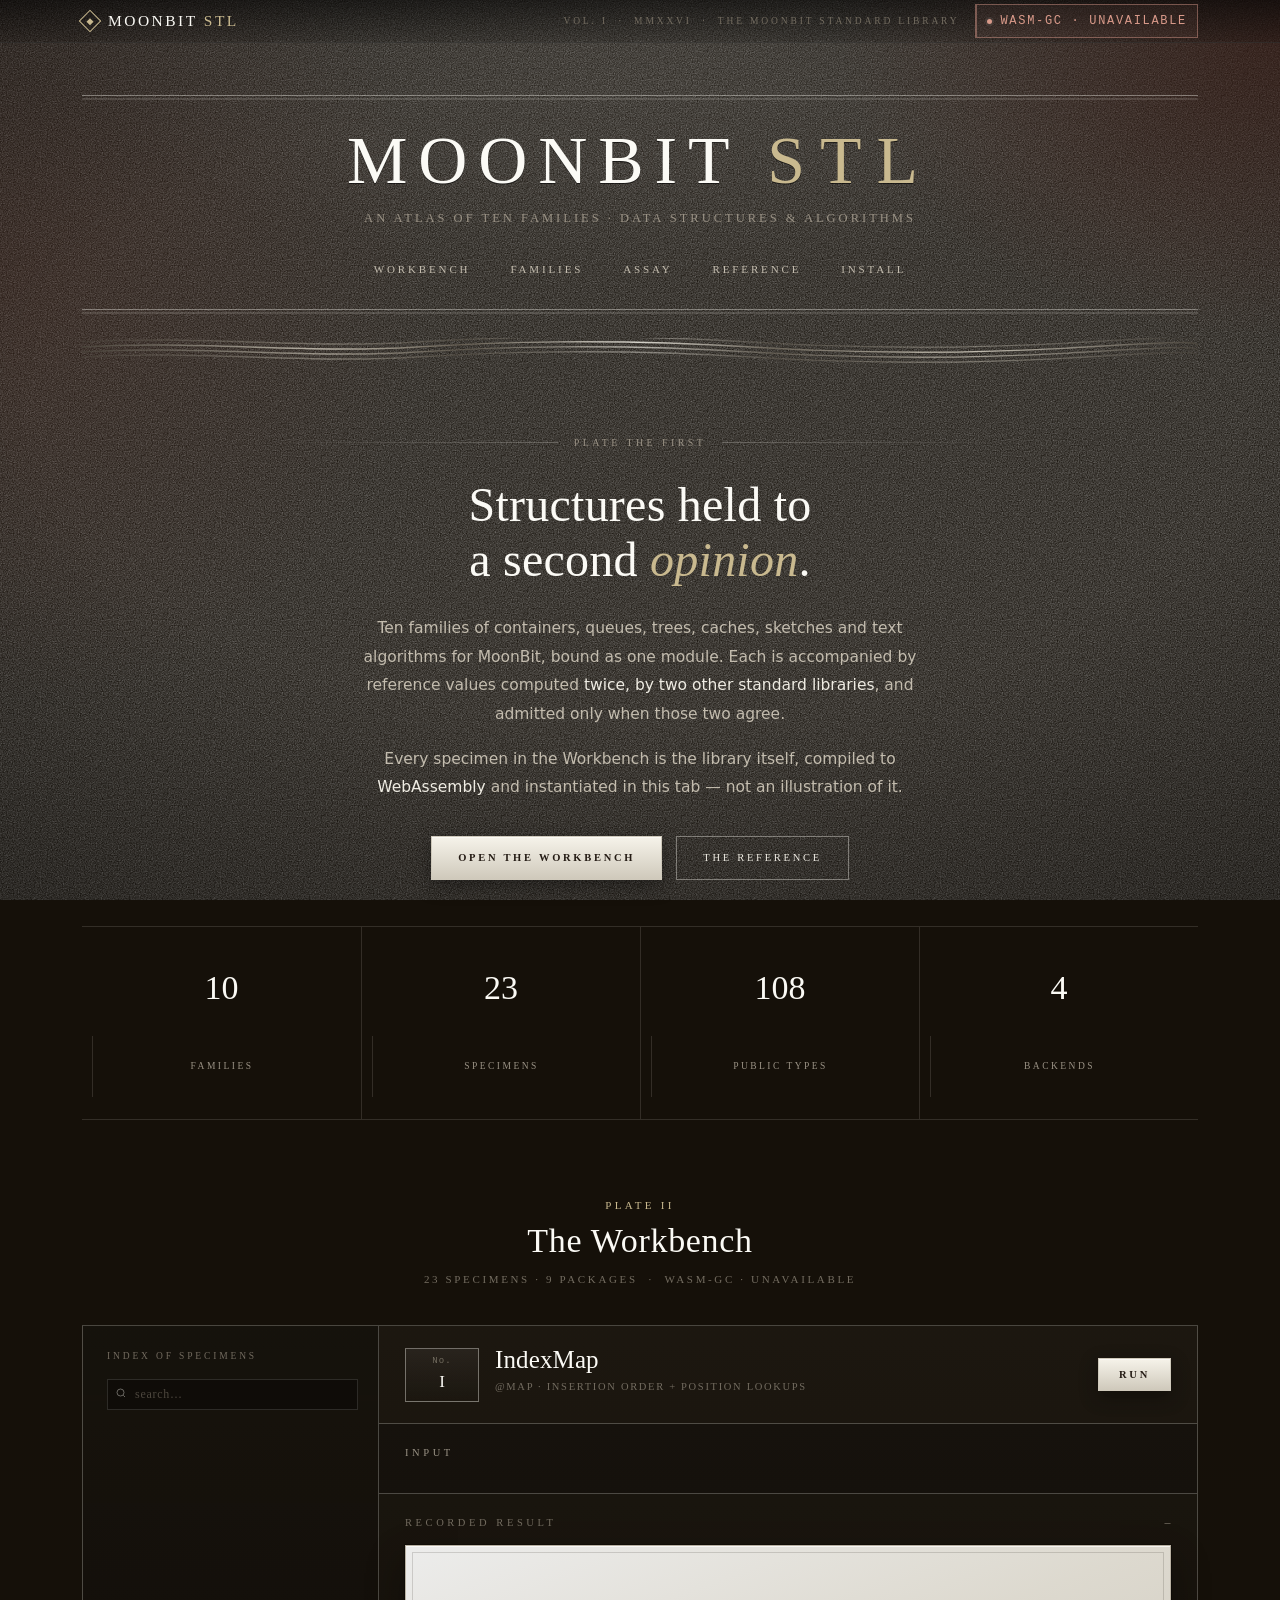
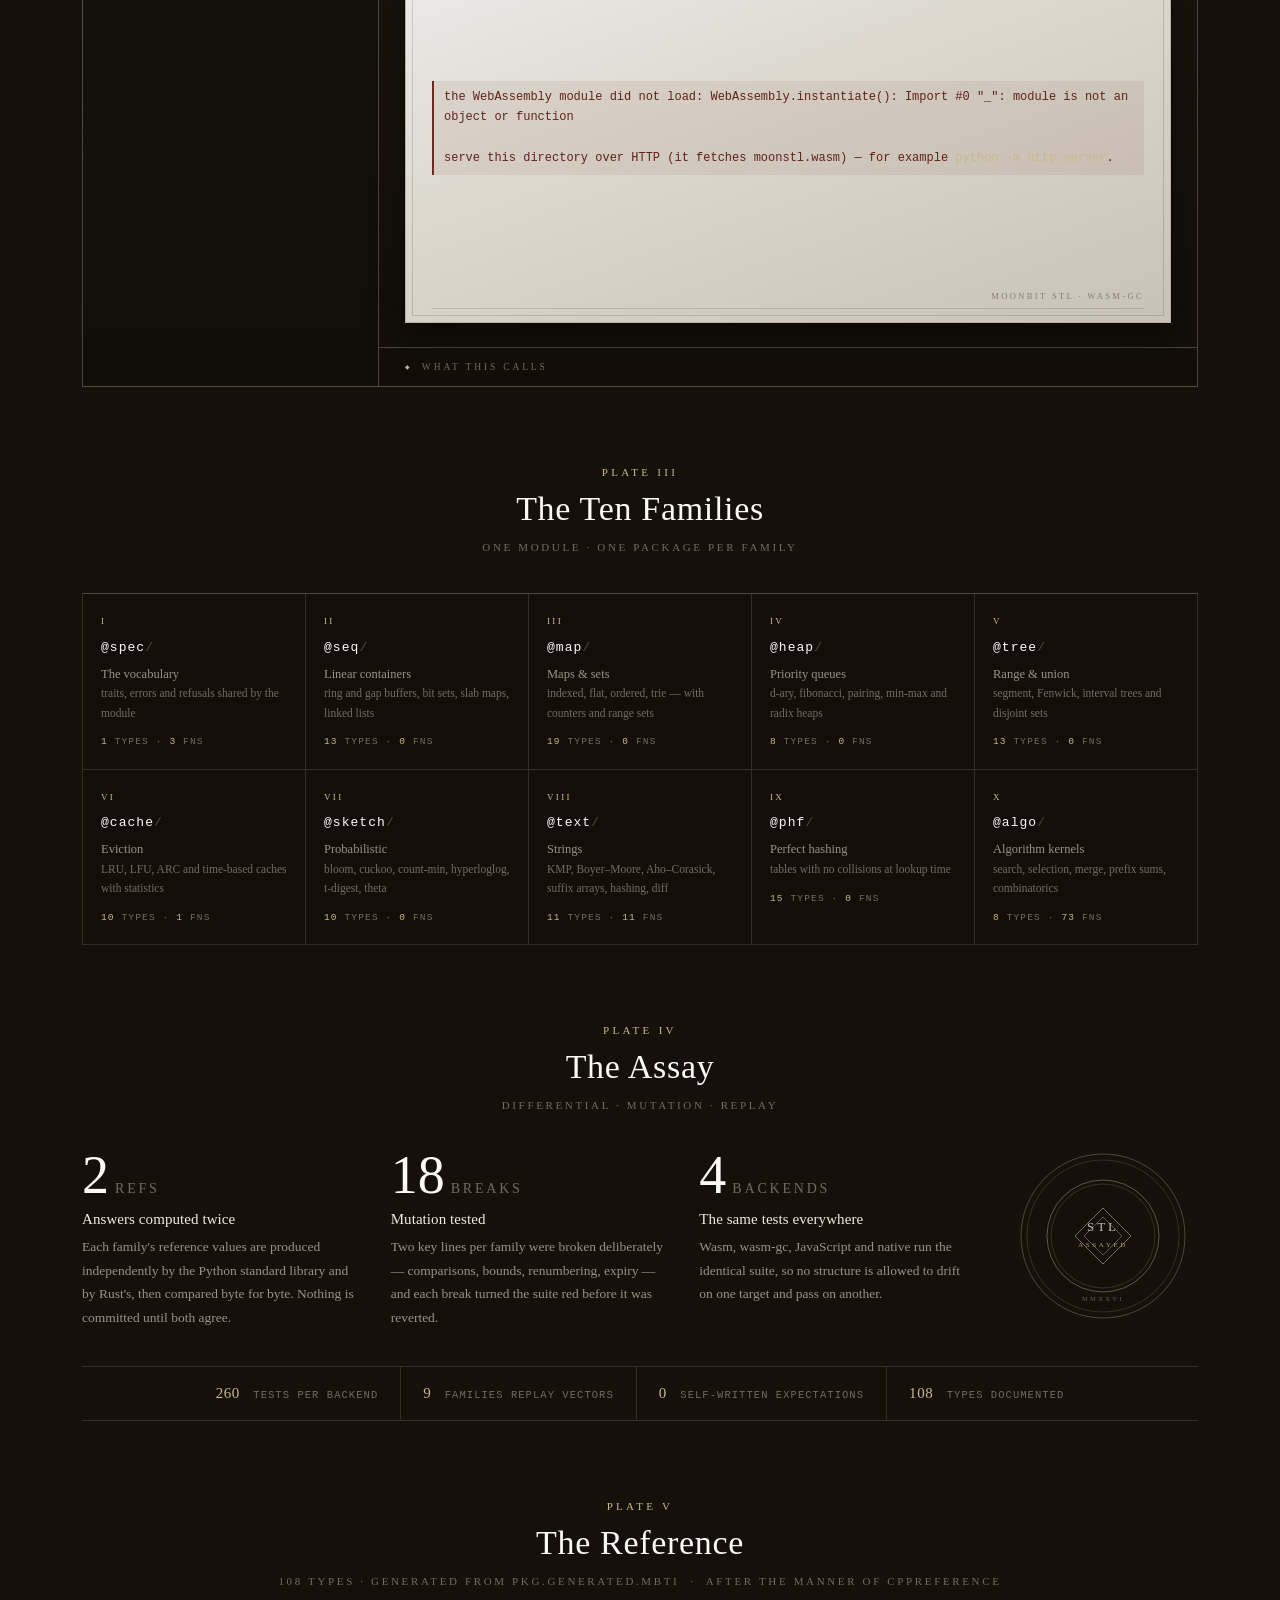
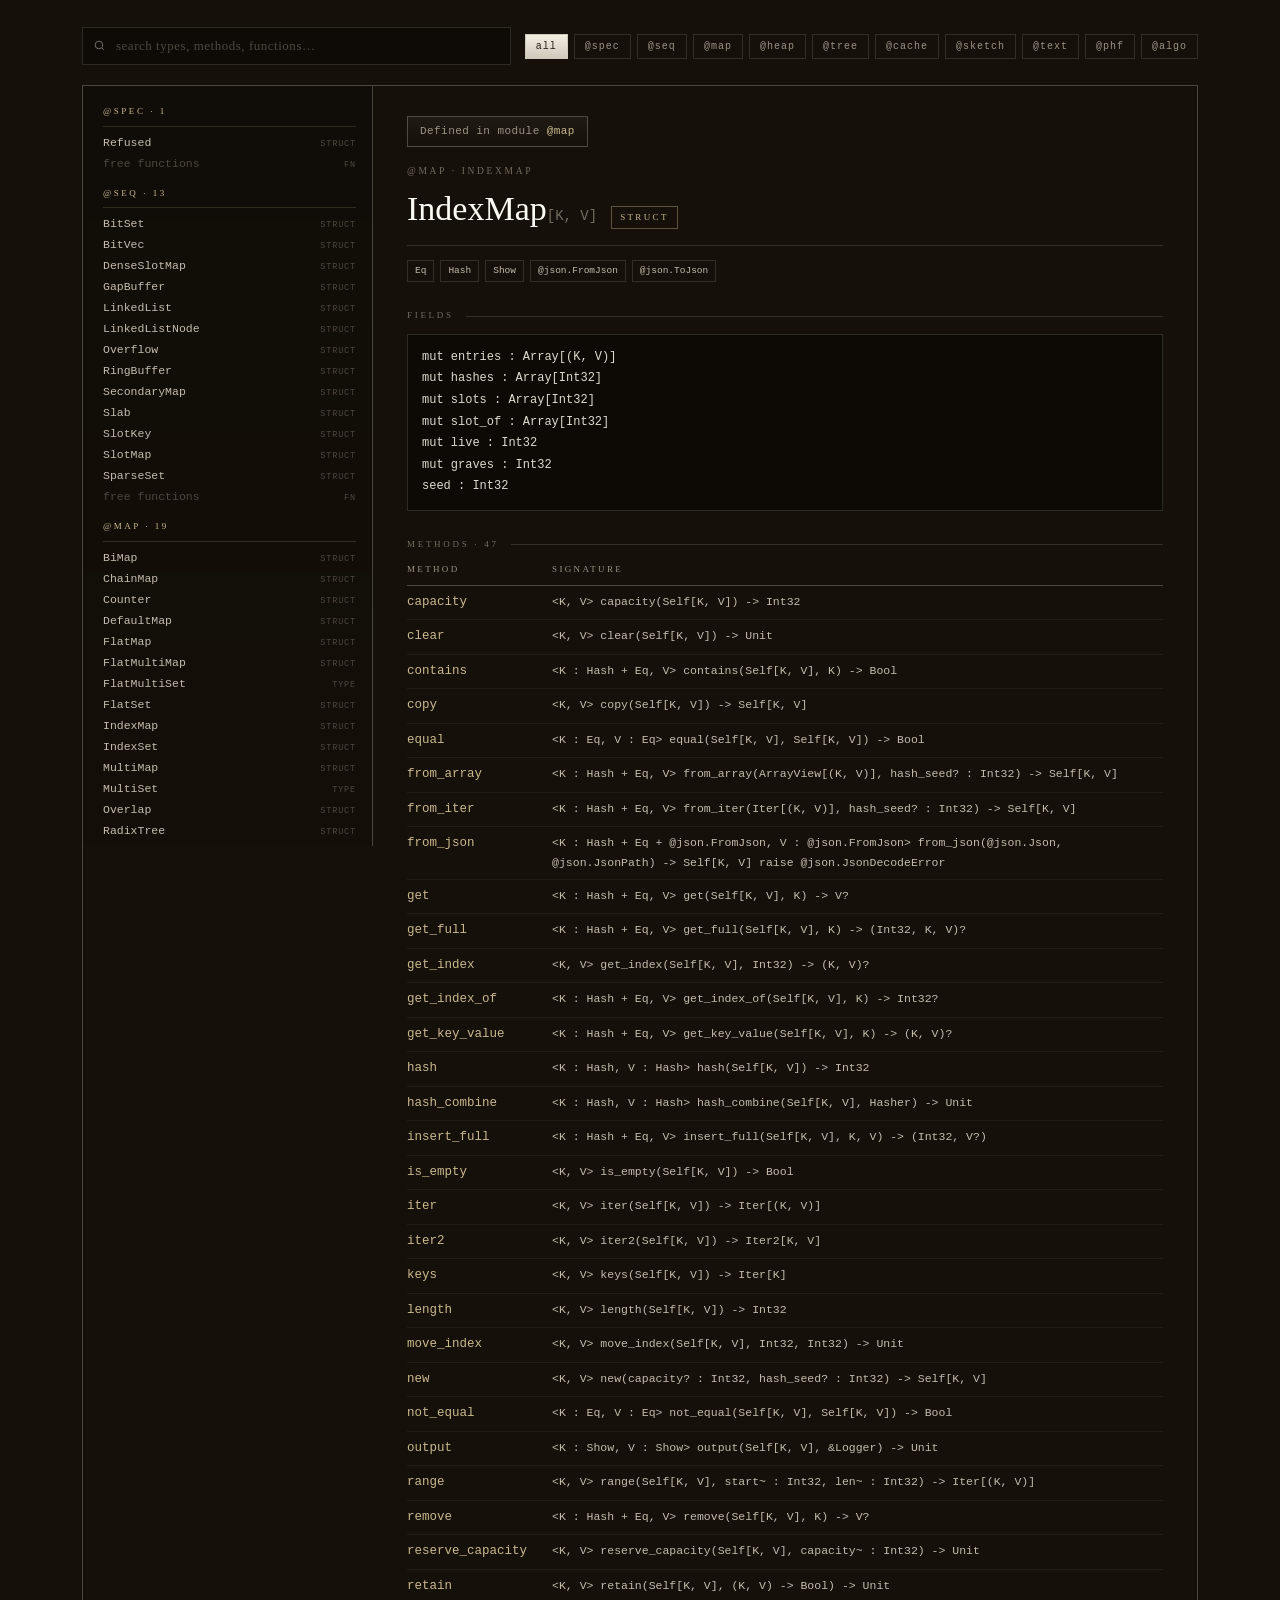
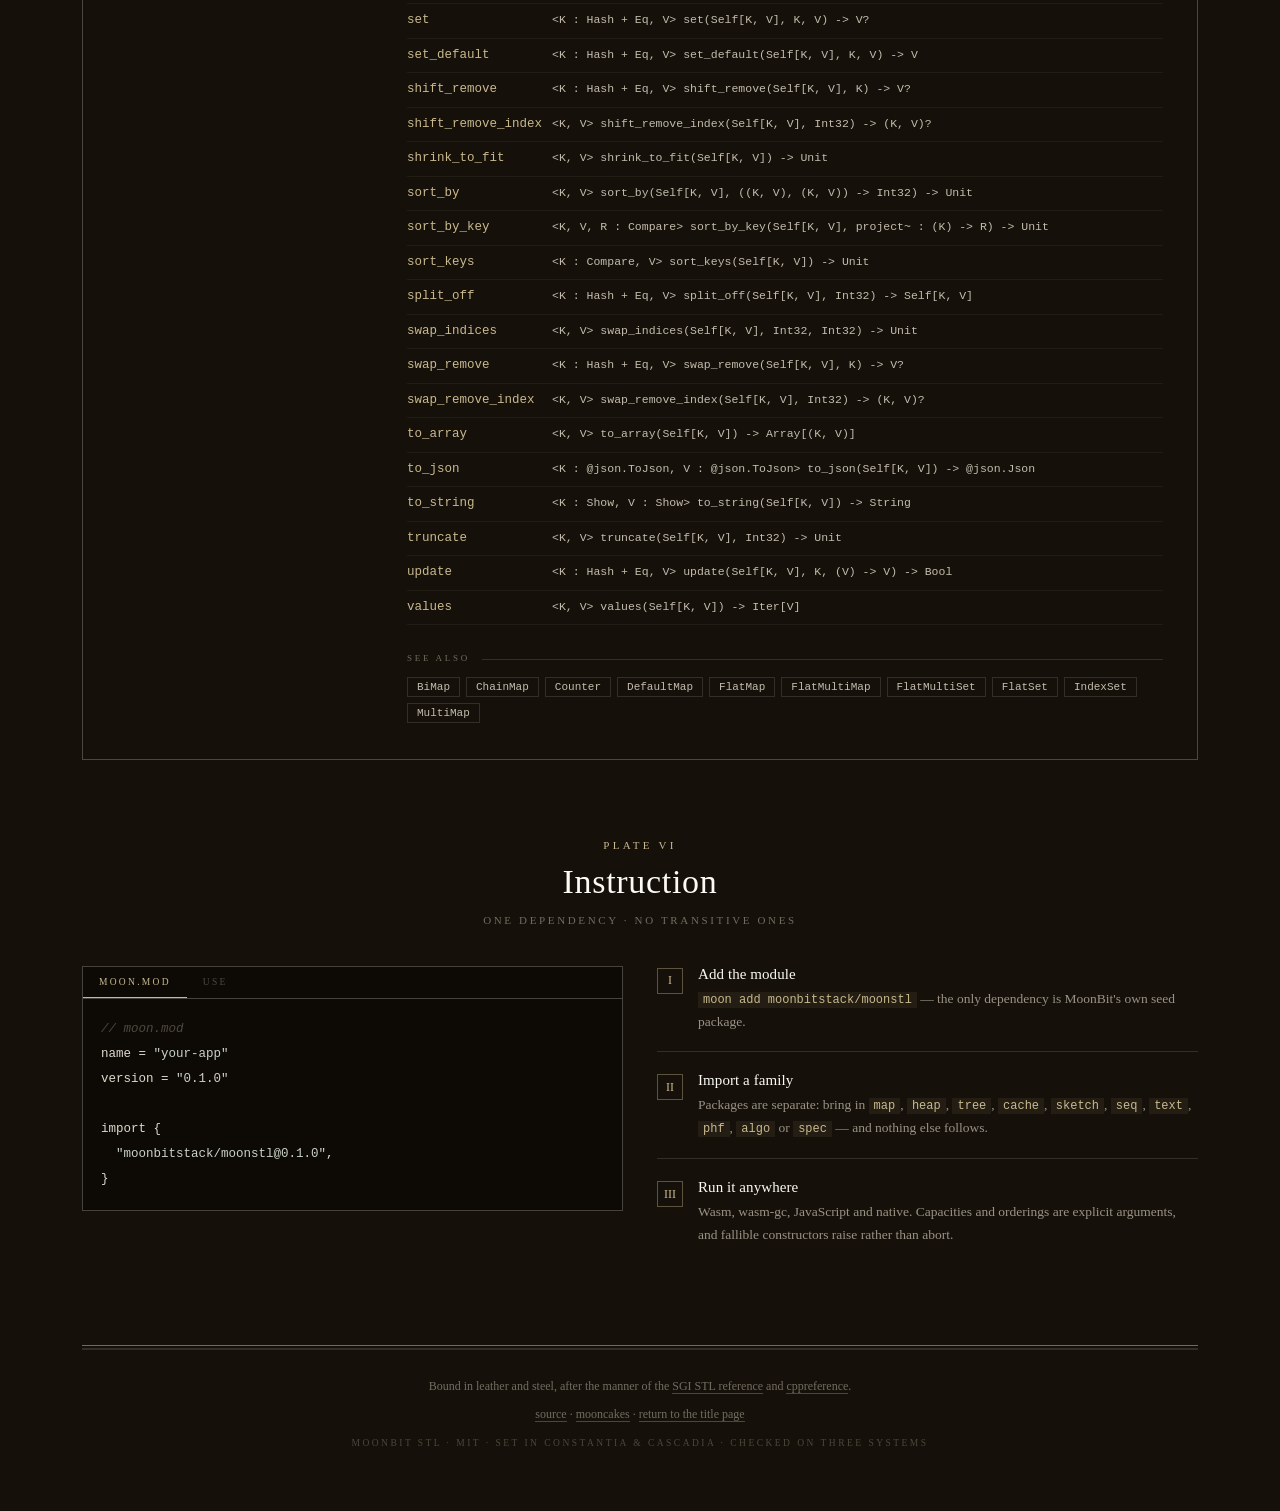
==== commit 09c3b29a: "site(moonstl): rebind the showcase in leather, steel and platinum. A new visual system rather than a" ====
--- a/site/index.html
+++ b/site/index.html
@@ -3,570 +3,563 @@
 <head>
 <meta charset="utf-8">
 <meta name="viewport" content="width=device-width, initial-scale=1">
-<link rel="icon" href="data:image/svg+xml,%3Csvg xmlns='http://www.w3.org/2000/svg' viewBox='0 0 32 32'%3E%3Crect width='32' height='32' fill='%230a0b0d'/%3E%3Crect x='7' y='7' width='18' height='18' fill='none' stroke='%23e0a44f' stroke-width='2' transform='rotate(45 16 16)'/%3E%3C/svg%3E">
-<title>MoonBit STL — data structures &amp; algorithms, checked against other implementations</title>
-<meta name="description" content="Ten packages of data structures and algorithms for MoonBit: maps, heaps, trees, caches, sketches, text algorithms, perfect hashing. Every demo on this page runs the library itself, compiled to WebAssembly (wasm-gc).">
+<link rel="icon" href="data:image/svg+xml,%3Csvg xmlns='http://www.w3.org/2000/svg' viewBox='0 0 32 32'%3E%3Crect width='32' height='32' fill='%23151009'/%3E%3Crect x='8' y='8' width='16' height='16' fill='none' stroke='%23e9e6df' stroke-width='1'/%3E%3Cpath d='M16 10l4 6-4 6-4-6z' fill='%23c9b98f'/%3E%3C/svg%3E">
+<title>MoonBit STL — an atlas of data structures and algorithms</title>
+<meta name="description" content="Ten families of data structures and algorithms for MoonBit, bound as one module. Every specimen on this page is the library itself, compiled to WebAssembly and run in the browser.">
 <style>
-/* ---------- tokens ---------- */
+/* ══════════════════════ tokens ══════════════════════ */
 :root{
-  --ink:#0a0b0d; --ink-2:#0d0f12; --panel:#111418; --panel-2:#151a20;
-  --line:rgba(232,226,214,.10); --line-2:rgba(232,226,214,.20);
-  --text:#ece7dd; --muted:#8d877b; --dim:#615d55;
-  --amber:#e0a44f; --amber-2:#f2c987; --amber-soft:rgba(224,164,79,.13);
-  --teal:#6fd3c0; --red:#e0796a;
-  --serif:"Iowan Old Style","Palatino Linotype","Book Antiqua",Palatino,"Songti SC",Georgia,serif;
+  /* leather */
+  --hide:#151009; --hide-2:#1b1410; --hide-3:#221a14; --hide-4:#2b211a;
+  --oxblood:#4a241c; --oxblood-2:#7a3a2c;
+  /* platinum & white gold */
+  --plat-0:#fbfaf5; --plat-1:#efece3; --plat-2:#ded9cd; --plat-3:#c3bcae;
+  --plat-4:#9a9285; --plat-5:#736c60; --plat-6:#4d473e;
+  /* ink on the plate */
+  --ink:#241b14; --ink-2:#4b4034; --ink-3:#7c7060;
+  --champagne:#c9b98f;
+  --line:rgba(233,230,223,.14); --line-2:rgba(233,230,223,.26); --line-3:rgba(233,230,223,.42);
+  --serif:"Constantia","Iowan Old Style","Palatino Linotype","Book Antiqua",Palatino,"Songti SC",Georgia,serif;
   --sans:ui-sans-serif,system-ui,-apple-system,"Segoe UI","PingFang SC","Microsoft YaHei",sans-serif;
   --mono:ui-monospace,"SF Mono","Cascadia Mono",Menlo,Consolas,"Liberation Mono",monospace;
-  --max:1240px;
+  --max:1180px;
 }
 *,*::before,*::after{box-sizing:border-box}
-html{scroll-behavior:smooth;scrollbar-width:thin;scrollbar-color:#3b3226 transparent}
+html{scroll-behavior:smooth;scrollbar-width:thin;scrollbar-color:#5d5346 #151009}
 body{
-  margin:0;background:var(--ink);color:var(--text);font-family:var(--sans);
-  font-size:15px;line-height:1.62;-webkit-font-smoothing:antialiased;
+  margin:0;color:var(--plat-1);font-family:var(--sans);font-size:15px;line-height:1.72;
+  -webkit-font-smoothing:antialiased;
+  background-color:var(--hide);
   background-image:
-    radial-gradient(1100px 620px at 78% -8%,rgba(224,164,79,.10),transparent 62%),
-    radial-gradient(860px 520px at -6% 14%,rgba(111,211,192,.045),transparent 58%),
-    radial-gradient(700px 700px at 50% 120%,rgba(224,164,79,.05),transparent 60%);
+    radial-gradient(1100px 620px at 50% -12%,rgba(233,230,223,.10),transparent 62%),
+    radial-gradient(760px 520px at 100% 4%,rgba(74,36,28,.55),transparent 58%),
+    radial-gradient(700px 700px at 0% 30%,rgba(74,36,28,.28),transparent 62%),
+    url("data:image/svg+xml,%3Csvg xmlns='http://www.w3.org/2000/svg' width='180' height='180'%3E%3Cfilter id='n'%3E%3CfeTurbulence type='fractalNoise' baseFrequency='0.82' numOctaves='4' stitchTiles='stitch'/%3E%3CfeColorMatrix type='saturate' values='0'/%3E%3C/filter%3E%3Crect width='180' height='180' filter='url(%23n)' opacity='0.5'/%3E%3C/svg%3E");
   background-attachment:fixed;
 }
-body::before{
+body::after{
   content:"";position:fixed;inset:0;pointer-events:none;z-index:0;
-  background-image:
-    linear-gradient(to right,rgba(232,226,214,.028) 1px,transparent 1px),
-    linear-gradient(to bottom,rgba(232,226,214,.028) 1px,transparent 1px);
-  background-size:72px 72px;
-  mask-image:radial-gradient(ellipse 90% 60% at 50% 0%,#000 25%,transparent 78%);
-}
-/* ---------- scrollbars ---------- */
-::-webkit-scrollbar{width:10px;height:10px}
-::-webkit-scrollbar-track{background:transparent}
-::-webkit-scrollbar-thumb{
-  background:linear-gradient(#3c3529,#2a261e);
-  border:2px solid var(--ink);border-radius:99px;
-}
-::-webkit-scrollbar-thumb:hover{background:linear-gradient(#e0a44f,#8a6427)}
-::-webkit-scrollbar-corner{background:var(--ink)}
-.rail::-webkit-scrollbar{width:7px}
-.rail::-webkit-scrollbar-thumb{background:#332e25;border-color:var(--panel)}
-.rail::-webkit-scrollbar-thumb:hover{background:#8a6427}
-/* ---------- type ---------- */
-h1,h2,h3,h4{font-family:var(--serif);font-weight:400;letter-spacing:-.02em;margin:0;line-height:1.08}
+  background:radial-gradient(120% 90% at 50% 45%,transparent 40%,rgba(0,0,0,.5) 100%);
+}
+/* ══════════════════════ scrollbars ══════════════════════ */
+::-webkit-scrollbar{width:11px;height:11px}
+::-webkit-scrollbar-track{background:#120d08}
+::-webkit-scrollbar-thumb{background:linear-gradient(180deg,#6c6152,#3b332a);border:2px solid #120d08;border-radius:0}
+::-webkit-scrollbar-thumb:hover{background:linear-gradient(180deg,#d8d2c4,#8c8477)}
+::-webkit-scrollbar-corner{background:#120d08}
+.idx::-webkit-scrollbar,.tlist::-webkit-scrollbar{width:8px}
+.idx::-webkit-scrollbar-thumb,.tlist::-webkit-scrollbar-thumb{background:#4a4136;border-color:var(--hide-2)}
+.idx::-webkit-scrollbar-thumb:hover,.tlist::-webkit-scrollbar-thumb:hover{background:#bdb4a4}
+/* ══════════════════════ type ══════════════════════ */
+h1,h2,h3,h4{font-family:var(--serif);font-weight:400;margin:0;line-height:1.12;letter-spacing:.005em}
 p{margin:0}
 a{color:inherit;text-decoration:none}
-code,kbd,pre{font-family:var(--mono);font-variant-ligatures:none}
-.mono{font-family:var(--mono)}
-.eyebrow,.lbl,.num,.tag{
-  font-family:var(--mono);font-size:10.5px;letter-spacing:.18em;text-transform:uppercase;
-  color:var(--dim);
-}
-::selection{background:rgba(224,164,79,.28);color:#fff}
-/* ---------- shell ---------- */
-.wrap{max-width:var(--max);margin:0 auto;padding:0 28px;position:relative;z-index:1}
-header.top{
-  position:sticky;top:0;z-index:40;backdrop-filter:blur(14px) saturate(1.2);
-  background:rgba(10,11,13,.82);border-bottom:1px solid var(--line);
-}
-.top .wrap{display:flex;align-items:center;gap:26px;height:60px}
-nav.topnav{display:flex;align-items:center;gap:24px;min-width:0}
-nav.topnav a{
-  font-family:var(--mono);font-size:10.5px;letter-spacing:.14em;text-transform:uppercase;
-  color:var(--muted);padding:4px 0;position:relative;white-space:nowrap;
-}
-nav.topnav a::after{
-  content:"";position:absolute;left:0;right:0;bottom:-2px;height:1px;background:var(--amber);
-  transform:scaleX(0);transform-origin:left;transition:transform .25s ease;
-}
-nav.topnav a:hover{color:var(--text)}
-nav.topnav a:hover::after{transform:scaleX(1)}
+code,kbd,pre,samp{font-family:var(--mono);font-variant-ligatures:none}
+.cap{font-family:var(--serif);font-size:10.5px;letter-spacing:.34em;text-transform:uppercase;color:var(--plat-4)}
+.num{font-family:var(--serif);font-size:11px;letter-spacing:.3em;color:var(--champagne)}
+::selection{background:rgba(201,185,143,.32);color:#fff}
+.wrap{max-width:var(--max);margin:0 auto;padding:0 32px;position:relative;z-index:1}
+.rule2{height:5px;border-top:1px solid var(--line-3);border-bottom:1px solid var(--line);position:relative}
+.rule2::before{content:"";position:absolute;left:0;right:0;top:2px;height:1px;background:var(--line)}
+/* ══════════════════════ running head ══════════════════════ */
+.strip{background:linear-gradient(180deg,rgba(0,0,0,.55),rgba(0,0,0,.15));border-bottom:1px solid var(--line)}
+.strip-in{display:flex;align-items:center;gap:18px;height:42px}
+.brand{display:flex;align-items:center;gap:10px;white-space:nowrap}
+.brand .mark{
+  width:16px;height:16px;border:1px solid var(--champagne);transform:rotate(45deg);
+  display:grid;place-items:center;flex-shrink:0;
+}
+.brand .mark i{width:5px;height:5px;background:var(--champagne);display:block}
+.brand b{font-family:var(--serif);font-weight:400;font-size:15.5px;letter-spacing:.16em;text-transform:uppercase;color:var(--plat-0)}
+.brand b em{font-style:normal;color:var(--champagne)}
+.strip-right{margin-left:auto;display:flex;align-items:center;gap:16px;min-width:0}
+.strip .edition{
+  font-family:var(--serif);font-size:9.5px;letter-spacing:.3em;text-transform:uppercase;color:var(--plat-5);
+  white-space:nowrap;overflow:hidden;text-overflow:ellipsis;
+}
 .modpill{
-  margin-left:auto;display:flex;align-items:center;gap:8px;
-  font-family:var(--mono);font-size:10px;letter-spacing:.12em;text-transform:uppercase;
-  color:var(--muted);border:1px solid var(--line);border-radius:99px;padding:5px 11px;white-space:nowrap;
-}
-.modpill .dot{width:6px;height:6px;border-radius:50%;background:var(--dim);box-shadow:0 0 0 3px rgba(255,255,255,.03)}
-.modpill.live{color:var(--teal);border-color:rgba(111,211,192,.34)}
-.modpill.live .dot{background:var(--teal);animation:pulse 2.4s ease-in-out infinite}
-.modpill.err{color:var(--red);border-color:rgba(224,121,106,.4)}
-.modpill.err .dot{background:var(--red)}
-@keyframes pulse{0%,100%{opacity:1}50%{opacity:.35}}
-.brand{display:flex;align-items:center;gap:10px;flex-shrink:0}
-.brand .glyph{
-  width:22px;height:22px;border:1px solid var(--amber);display:grid;place-items:center;
-  color:var(--amber);font-family:var(--mono);font-size:11px;transform:rotate(45deg);
-}
-.brand .glyph span{transform:rotate(-45deg)}
-.brand b{font-family:var(--serif);font-weight:400;font-size:17px;letter-spacing:.01em;white-space:nowrap}
-.brand b em{font-style:normal;color:var(--amber)}
-/* ---------- hero ---------- */
-.hero{padding:86px 0 76px;border-bottom:1px solid var(--line)}
-.hero .wrap{display:grid;grid-template-columns:1.12fr .88fr;gap:70px;align-items:start}
-.hero .kicker{display:flex;align-items:center;gap:12px;margin-bottom:26px}
-.hero .kicker .rule{height:1px;width:44px;background:var(--amber);opacity:.6}
-h1{font-size:clamp(42px,5vw,68px);margin-bottom:24px;letter-spacing:-.028em}
-h1 em{font-style:italic;color:var(--amber)}
-.lede{color:#b8b1a4;font-size:16.5px;max-width:34em;line-height:1.7}
-.lede b{color:var(--text);font-weight:500}
-.cta{display:flex;flex-wrap:wrap;gap:12px;margin:34px 0 22px}
+  display:inline-flex;align-items:center;gap:8px;flex-shrink:0;
+  font-family:var(--mono);font-size:9.5px;letter-spacing:.14em;text-transform:uppercase;
+  color:var(--plat-4);border:1px solid var(--line);padding:3px 9px;
+  background:linear-gradient(180deg,rgba(233,230,223,.05),transparent);
+}
+.modpill .dot{width:5px;height:5px;border-radius:50%;background:var(--plat-5);box-shadow:0 0 0 2px rgba(233,230,223,.08)}
+.modpill.live{color:var(--champagne);border-color:rgba(201,185,143,.45)}
+.modpill.live .dot{background:var(--champagne);box-shadow:0 0 0 2px rgba(201,185,143,.16)}
+.modpill.err{color:#d99a8a;border-color:rgba(217,154,138,.45)}
+.modpill.err .dot{background:#d99a8a}
+/* ══════════════════════ masthead ══════════════════════ */
+.masthead{text-align:center;padding:52px 0 26px}
+.wordmark{
+  font-size:clamp(38px,5.8vw,68px);letter-spacing:.16em;text-transform:uppercase;
+  color:var(--plat-0);text-shadow:0 1px 0 rgba(0,0,0,.6),0 0 40px rgba(233,230,223,.10);
+  margin:22px 0 10px;
+}
+.wordmark span{color:var(--champagne);letter-spacing:.22em}
+.subtitle{font-family:var(--serif);font-size:12.5px;letter-spacing:.24em;text-transform:uppercase;color:var(--plat-4)}
+.masthead nav{display:flex;justify-content:center;flex-wrap:wrap;margin-top:22px}
+.masthead nav a{
+  font-family:var(--serif);font-size:11px;letter-spacing:.26em;text-transform:uppercase;color:var(--plat-3);
+  padding:8px 20px;position:relative;transition:color .2s;
+}
+.masthead nav a+a::before{content:"·";position:absolute;left:-3px;top:8px;color:var(--plat-6)}
+.masthead nav a:hover{color:var(--champagne)}
+/* damascus band */
+.damask{height:26px;margin:24px 0 0;overflow:hidden;opacity:.85}
+.damask svg{width:100%;height:100%;display:block}
+/* ══════════════════════ plate label ══════════════════════ */
+.plate-label{display:flex;align-items:center;gap:16px;margin-bottom:26px}
+.plate-label .ln{flex:1;height:1px;background:linear-gradient(90deg,var(--line-2),transparent)}
+.plate-label .ln.l{background:linear-gradient(270deg,var(--line-2),transparent)}
+.plate-label .txt{font-family:var(--serif);font-size:10px;letter-spacing:.34em;text-transform:uppercase;color:var(--plat-4);white-space:nowrap}
+/* ══════════════════════ hero ══════════════════════ */
+.hero{padding:44px 0 0}
+.hero .center{max-width:760px;margin:0 auto;text-align:center}
+.hero h2{font-size:clamp(30px,3.9vw,48px);line-height:1.16;color:var(--plat-0);margin-bottom:26px}
+.hero h2 em{font-style:italic;color:var(--champagne)}
+.hero .lede{color:var(--plat-3);font-size:15.5px;line-height:1.85;max-width:60ch;margin:0 auto}
+.hero .lede b{color:var(--plat-1);font-weight:500}
+.hero .cta{display:flex;justify-content:center;gap:14px;flex-wrap:wrap;margin:34px 0 0}
 .btn{
-  display:inline-flex;align-items:center;gap:9px;border:1px solid var(--line-2);
-  padding:11px 20px;border-radius:2px;font-family:var(--mono);font-size:11px;
-  letter-spacing:.12em;text-transform:uppercase;color:var(--text);cursor:pointer;
-  background:transparent;transition:.2s ease;
-}
-.btn:hover{border-color:var(--amber);color:var(--amber-2)}
-.btn.solid{background:var(--amber);border-color:var(--amber);color:#1a1408;font-weight:600}
-.btn.solid:hover{background:var(--amber-2);border-color:var(--amber-2);color:#1a1408}
-.cmd{
-  display:flex;align-items:center;gap:12px;border:1px solid var(--line);background:rgba(255,255,255,.02);
-  padding:10px 14px;border-radius:2px;max-width:400px;
-}
-.cmd code{font-size:12.5px;color:#d8d2c6;overflow:auto;white-space:nowrap}
-.cmd code .c-flag{color:var(--amber)}
-.cmd button{
-  margin-left:auto;background:none;border:0;color:var(--dim);cursor:pointer;font-family:var(--mono);
-  font-size:10px;letter-spacing:.1em;text-transform:uppercase;padding:2px 0;
-}
-.cmd button:hover{color:var(--amber)}
-/* plate */
-.plate{
-  border:1px solid var(--line-2);background:linear-gradient(170deg,rgba(255,255,255,.035),rgba(255,255,255,.008) 40%,transparent);
-  padding:20px 22px 18px;position:relative;
-}
-.plate::before,.plate::after{
-  content:"";position:absolute;width:9px;height:9px;border:1px solid var(--amber);opacity:.55;
-}
-.plate::before{top:-1px;left:-1px;border-right:0;border-bottom:0}
-.plate::after{bottom:-1px;right:-1px;border-left:0;border-top:0}
-.plate .ph{display:flex;justify-content:space-between;align-items:baseline;border-bottom:1px solid var(--line);padding-bottom:10px;margin-bottom:14px}
-.plate .ph span:last-child{color:var(--dim);font-family:var(--mono);font-size:10px}
-.plate .meta{display:grid;grid-template-columns:repeat(2,1fr);gap:1px;background:var(--line);margin:0 0 16px}
-.plate .meta div{background:var(--ink-2);padding:9px 11px}
-.plate .meta dt{font-family:var(--mono);font-size:9.5px;letter-spacing:.14em;text-transform:uppercase;color:var(--dim);margin:0 0 3px}
-.plate .meta dd{margin:0;font-family:var(--mono);font-size:12.5px;color:var(--text)}
-.plate .meta dd.acc{color:var(--amber)}
-.bars{display:flex;align-items:flex-end;gap:6px;height:118px;padding-top:6px}
-.bars .bar{
-  flex:1;background:linear-gradient(180deg,var(--amber),rgba(224,164,79,.18));
-  position:relative;min-height:3px;transform-origin:bottom;animation:grow .7s cubic-bezier(.2,.9,.2,1) both;
-}
-.bars .bar .v{
-  position:absolute;bottom:calc(100% + 4px);left:50%;transform:translateX(-50%);
-  font-family:var(--mono);font-size:10px;color:var(--amber-2);
-}
-@keyframes grow{from{transform:scaleY(0);opacity:.2}to{transform:scaleY(1);opacity:1}}
-.plate .pf{margin-top:12px;display:flex;justify-content:space-between;font-family:var(--mono);font-size:10px;color:var(--dim);letter-spacing:.08em}
-/* ---------- section head ---------- */
-section.band{padding:78px 0;border-bottom:1px solid var(--line);position:relative}
-.sechead{display:flex;align-items:baseline;gap:18px;margin-bottom:34px;padding-bottom:14px;border-bottom:1px solid var(--line)}
-.sechead .num{color:var(--amber);font-size:11px}
-.sechead h2{font-size:clamp(28px,3.1vw,40px)}
-.sechead .rule{display:none}
-.sechead .meta{font-family:var(--mono);font-size:10px;letter-spacing:.1em;color:var(--dim);text-transform:uppercase;white-space:nowrap}
-/* ---------- workbench ---------- */
-.bench{display:grid;grid-template-columns:288px 1fr;gap:34px;align-items:start}
-.rail{
-  height:660px;max-height:calc(100vh - 130px);overflow:auto;
-  border-right:1px solid var(--line);padding-right:14px;
-}
-.railsearch{position:relative;margin-bottom:16px}
-.railsearch input{
-  width:100%;background:rgba(255,255,255,.03);border:1px solid var(--line);color:var(--text);
-  font-family:var(--mono);font-size:12px;padding:8px 10px 8px 28px;border-radius:2px;outline:none;
-}
-.railsearch input:focus{border-color:rgba(224,164,79,.5)}
-.railsearch input::placeholder{color:var(--dim)}
-.railsearch svg{position:absolute;left:9px;top:9px;opacity:.45}
-.rgroup{margin-bottom:16px}
-.rgroup h4{
-  font-family:var(--mono);font-size:9.5px;letter-spacing:.18em;text-transform:uppercase;color:var(--dim);
-  margin:0 0 6px;display:flex;justify-content:space-between;
-}
-.ritem{
-  display:flex;align-items:baseline;gap:9px;width:100%;text-align:left;background:none;border:0;
-  border-left:2px solid transparent;padding:6px 8px;cursor:pointer;color:var(--muted);
-  font-family:var(--sans);font-size:13.5px;line-height:1.35;transition:.15s;
-}
-.ritem .n{font-family:var(--mono);font-size:9.5px;color:var(--dim);width:18px;flex-shrink:0}
-.ritem:hover{color:var(--text);background:rgba(255,255,255,.025)}
-.ritem.on{border-left-color:var(--amber);color:var(--text);background:linear-gradient(90deg,var(--amber-soft),transparent)}
-.ritem.on .n{color:var(--amber)}
-.rail .empty{color:var(--dim);font-size:12px;padding:8px}
-/* stage */
-.stage{border:1px solid var(--line);background:linear-gradient(180deg,rgba(255,255,255,.022),transparent 30%);padding:0;display:flex;flex-direction:column;min-height:520px}
-.stage-top{display:flex;align-items:center;gap:16px;padding:20px 24px;border-bottom:1px solid var(--line)}
-.spec-id{font-family:var(--mono);font-size:11px;color:var(--amber);letter-spacing:.1em}
-.spec-id span{color:var(--dim)}
-.stage-top h3{font-size:26px}
-.spec-sub{font-family:var(--mono);font-size:10.5px;color:var(--dim);letter-spacing:.06em;margin-top:3px}
-.stage-top .btn{margin-left:auto}
-.stage-aside{margin-left:auto;display:flex;align-items:center;gap:10px}
-.stage-in{padding:20px 24px;border-bottom:1px solid var(--line);background:rgba(0,0,0,.16)}
-.stage-in .lbl{margin-bottom:10px;display:block}
-.stage-out{padding:22px 24px 24px;flex:1;min-height:0;overflow:auto;display:flex;flex-direction:column}
-.stage-out .outhead{display:flex;align-items:baseline;gap:12px;margin-bottom:14px}
-.stage-out .lbl{margin:0}
-.outmeta{margin-left:auto;font-family:var(--mono);font-size:10.5px;color:var(--dim);letter-spacing:.06em}
-.outmeta b{color:var(--teal);font-weight:400}
-.canvas{flex:1;min-height:132px;display:flex;flex-direction:column;justify-content:center}
-.stage-calls{border-top:1px solid var(--line);padding:0 24px}
-.stage-calls summary{
-  list-style:none;cursor:pointer;padding:12px 0;font-family:var(--mono);font-size:10px;
-  letter-spacing:.16em;text-transform:uppercase;color:var(--dim);display:flex;align-items:center;gap:8px;
-}
-.stage-calls summary::-webkit-details-marker{display:none}
-.stage-calls summary::before{content:"›";color:var(--amber);transition:transform .2s}
-.stage-calls[open] summary::before{transform:rotate(90deg)}
-.stage-calls pre{margin:0 0 16px;font-size:12px;line-height:1.9;color:#c9c3b6;overflow:auto;white-space:pre}
-.stage-calls pre .c-pkg{color:var(--amber)}
-.stage-calls pre .c-fn{color:var(--teal)}
-.stage-calls pre .c-cm{color:var(--dim);font-style:italic}
-/* controls */
+  display:inline-flex;align-items:center;gap:10px;cursor:pointer;
+  font-family:var(--serif);font-size:10.5px;letter-spacing:.26em;text-transform:uppercase;
+  color:var(--plat-1);border:1px solid var(--line-3);padding:12px 26px;background:transparent;
+  transition:.2s ease;
+}
+.btn:hover{border-color:var(--champagne);color:var(--plat-0);box-shadow:inset 0 0 0 1px rgba(201,185,143,.18)}
+.btn.solid{
+  background:linear-gradient(180deg,#f6f3ea,#cfc9bb);
+  color:#241b14;border-color:#cfc9bb;font-weight:600;
+  box-shadow:0 1px 0 rgba(255,255,255,.5) inset,0 6px 18px rgba(0,0,0,.35);
+}
+.btn.solid:hover{background:linear-gradient(180deg,#fffdf6,#ded8c9);color:#1a120c}
+/* stat strip */
+.stats{display:grid;grid-template-columns:repeat(4,1fr);border-top:1px solid var(--line);border-bottom:1px solid var(--line);margin:46px 0 0}
+.stats div{padding:22px 10px;text-align:center;border-left:1px solid var(--line)}
+.stats div:first-child{border-left:0}
+.stats .n{font-family:var(--serif);font-size:34px;line-height:1;color:var(--plat-0)}
+.stats .k{margin-top:9px;font-family:var(--serif);font-size:9.5px;letter-spacing:.26em;text-transform:uppercase;color:var(--plat-4)}
+/* ══════════════════════ sections ══════════════════════ */
+section.band{padding:76px 0 0}
+section.band:last-of-type{padding-bottom:20px}
+.shead{text-align:center;margin-bottom:36px}
+.shead h3{font-size:clamp(24px,2.8vw,34px);color:var(--plat-0);margin:8px 0 10px;letter-spacing:.02em}
+.shead .sub{color:var(--plat-5);font-family:var(--serif);font-size:11px;letter-spacing:.24em;text-transform:uppercase}
+/* ══════════════════════ workbench ══════════════════════ */
+.bench{display:grid;grid-template-columns:296px 1fr;border:1px solid var(--line-2);background:linear-gradient(180deg,rgba(233,230,223,.035),rgba(0,0,0,.12))}
+.idx{
+  height:660px;max-height:calc(100vh - 150px);overflow:auto;
+  border-right:1px solid var(--line-2);padding:22px 20px 22px 24px;
+  background:linear-gradient(180deg,rgba(0,0,0,.22),rgba(0,0,0,.05));
+}
+.idx .head{font-family:var(--serif);font-size:9.5px;letter-spacing:.3em;text-transform:uppercase;color:var(--plat-5);margin-bottom:14px}
+.idxsearch{position:relative;margin-bottom:16px}
+.idxsearch input{
+  width:100%;background:rgba(0,0,0,.28);border:1px solid var(--line);color:var(--plat-1);
+  font-family:var(--serif);font-size:12px;letter-spacing:.06em;padding:7px 9px 7px 27px;outline:none;
+}
+.idxsearch input:focus{border-color:var(--line-3)}
+.idxsearch input::placeholder{color:var(--plat-6)}
+.idxsearch svg{position:absolute;left:8px;top:8px;opacity:.5}
+.grp{margin-bottom:14px}
+.grp .gh{
+  display:flex;align-items:center;gap:8px;font-family:var(--serif);font-size:9px;letter-spacing:.28em;
+  text-transform:uppercase;color:var(--champagne);margin-bottom:5px;padding-bottom:4px;
+  border-bottom:1px solid rgba(201,185,143,.18);
+}
+.grp .gh span:last-child{margin-left:auto;color:var(--plat-6)}
+.it{
+  display:flex;align-items:baseline;gap:7px;width:100%;text-align:left;background:none;border:0;
+  padding:4px 0;cursor:pointer;color:var(--plat-3);font-family:var(--serif);font-size:13px;transition:.15s;
+}
+.it .n{font-family:var(--mono);font-size:9px;color:var(--plat-5);width:17px;flex-shrink:0}
+.it .t{white-space:nowrap;overflow:hidden;text-overflow:ellipsis}
+.it .lead{flex:1;border-bottom:1px dotted rgba(233,230,223,.22);margin:0 0 4px;min-width:8px}
+.it:hover{color:var(--plat-0)}
+.it.on{color:var(--plat-0)}
+.it.on .n{color:var(--champagne)}
+.it.on .lead{border-bottom-color:rgba(201,185,143,.5)}
+.idx .none{color:var(--plat-6);font-family:var(--serif);font-size:12px;font-style:italic}
+.stage{display:flex;flex-direction:column;min-height:520px;min-width:0}
+.stage-hd{display:flex;align-items:center;gap:16px;padding:20px 26px;border-bottom:1px solid var(--line-2)}
+.cartouche{border:1px solid var(--line-3);padding:5px 10px;text-align:center;min-width:74px;background:linear-gradient(180deg,rgba(233,230,223,.06),transparent)}
+.cartouche .a{font-family:var(--mono);font-size:9px;letter-spacing:.12em;color:var(--plat-5);display:block}
+.cartouche .b{font-family:var(--serif);font-size:17px;color:var(--plat-0);line-height:1.1}
+.stage-hd h4{font-size:25px;color:var(--plat-0)}
+.stage-hd .sub{font-family:var(--serif);font-size:10.5px;letter-spacing:.16em;text-transform:uppercase;color:var(--plat-5);margin-top:4px}
+.stage-hd .btn{margin-left:auto;padding:10px 20px}
+.cx{margin-top:7px;font-family:var(--mono);font-size:10px;letter-spacing:.06em;color:var(--plat-4)}
+.cx b{color:var(--champagne);font-weight:400;letter-spacing:.16em;text-transform:uppercase;font-size:9px}
+.stage-in{padding:20px 26px;border-bottom:1px solid var(--line-2);background:rgba(0,0,0,.16)}
+.stage-in .cap{margin-bottom:11px;display:block}
+.sheet-wrap{padding:20px 26px 24px;flex:1;display:flex;flex-direction:column;min-height:0}
+.sheet-head{display:flex;align-items:baseline;gap:12px;margin-bottom:12px}
+.sheet-head .cap{margin:0;color:var(--plat-5)}
+.sheet-meta{margin-left:auto;font-family:var(--mono);font-size:10px;letter-spacing:.06em;color:var(--plat-5)}
+.sheet-meta b{color:var(--champagne);font-weight:400}
+/* the engraved platinum plate */
+.sheet{
+  flex:1;min-height:150px;position:relative;overflow:auto;padding:26px 26px 38px;
+  display:flex;flex-direction:column;justify-content:center;
+  background:linear-gradient(160deg,rgba(255,255,255,.92),rgba(238,234,224,.92) 42%,rgba(210,204,192,.95));
+  color:var(--ink);border:1px solid #b9b1a2;
+  box-shadow:0 1px 0 rgba(255,255,255,.7) inset,0 0 0 1px rgba(0,0,0,.28),0 16px 34px rgba(0,0,0,.38);
+}
+.sheet::before{content:"";position:absolute;inset:6px;border:1px solid rgba(36,27,20,.16);pointer-events:none}
+.sheet::after{content:"";position:absolute;left:26px;right:26px;bottom:13px;height:1px;background:rgba(36,27,20,.14)}
+.sheet .stamp{position:absolute;right:26px;bottom:18px;font-family:var(--serif);font-size:8.5px;letter-spacing:.28em;text-transform:uppercase;color:rgba(36,27,20,.42)}
+.sheet .sheet-body{position:relative}
+/* ink on platinum */
+.sheet .seq{display:flex;flex-wrap:wrap;gap:6px;align-items:center}
+.sheet .node{
+  min-width:34px;height:34px;padding:0 9px;display:inline-flex;align-items:center;justify-content:center;
+  border:1px solid rgba(36,27,20,.35);background:rgba(255,255,255,.55);
+  font-family:var(--mono);font-size:13px;color:var(--ink);
+}
+.sheet .node.hi{border-color:#6d2b1f;background:rgba(109,43,31,.10);color:#5f2419}
+.sheet .kv{display:flex;flex-direction:column;gap:4px}
+.sheet .kv .row{display:flex;align-items:center;gap:11px;font-family:var(--mono);font-size:12.5px;color:var(--ink)}
+.sheet .kv .badge{width:22px;height:22px;display:grid;place-items:center;border:1px solid rgba(36,27,20,.35);font-size:10px;color:#5f2419;flex-shrink:0}
+.sheet .kv .muted{margin-left:auto;color:var(--ink-3);font-size:11px}
+.sheet .chips{display:flex;flex-wrap:wrap;gap:6px;align-items:center}
+.sheet .chip{
+  display:inline-flex;align-items:center;gap:7px;border:1px solid rgba(36,27,20,.32);
+  background:rgba(255,255,255,.5);padding:3px 8px;font-family:var(--mono);font-size:12px;color:var(--ink-2);
+}
+.sheet .chip .ix{color:var(--ink-3);font-size:9.5px}
+.sheet .chip .x{color:var(--ink-3);cursor:pointer;font-size:13px;line-height:1}
+.sheet .chip .x:hover{color:#6d2b1f}
+.sheet .chip.hi{border-color:#6d2b1f;background:rgba(109,43,31,.10);color:#5f2419}
+.sheet .chip.str{padding:4px 9px}
+.sheet .metric{display:flex;gap:44px;flex-wrap:wrap}
+.sheet .metric .lab2{font-family:var(--serif);font-size:9px;letter-spacing:.24em;text-transform:uppercase;color:var(--ink-3);margin-bottom:7px}
+.sheet .metric .val{font-family:var(--serif);font-size:40px;line-height:1;color:var(--ink)}
+.sheet .metric .val small{font-size:19px}
+.sheet .bars2{display:flex;align-items:flex-end;gap:7px;height:118px}
+.sheet .bars2 .bar{flex:1;min-height:3px;position:relative;background:linear-gradient(180deg,#4a3d31,#a89c8b);animation:grow .6s cubic-bezier(.2,.9,.2,1) both}
+.sheet .bars2 .bar .v{position:absolute;bottom:calc(100% + 4px);left:50%;transform:translateX(-50%);font-family:var(--mono);font-size:10px;color:var(--ink-2)}
+@keyframes grow{from{transform:scaleY(0);opacity:.25}to{transform:scaleY(1);opacity:1}}
+.sheet .groups{display:flex;flex-wrap:wrap;gap:10px}
+.sheet .groups .g{display:flex;gap:4px;border:1px solid rgba(36,27,20,.3);padding:6px;background:rgba(255,255,255,.4)}
+.sheet .groups .g b{font-family:var(--mono);font-size:12px;font-weight:400;color:var(--ink);padding:1px 4px}
+.sheet .textvis{font-family:var(--mono);font-size:18px;letter-spacing:.16em;line-height:2;word-break:break-all;color:var(--ink-2)}
+.sheet .textvis .hit{color:var(--plat-0);background:#4a3d31;padding:2px 3px}
+.sheet .oplist{display:flex;flex-direction:column;gap:3px;font-family:var(--mono);font-size:12px}
+.sheet .oplist .op{display:flex;gap:16px;border-bottom:1px dotted rgba(36,27,20,.2);padding:3px 0}
+.sheet .oplist .op .t{color:#5f2419;min-width:76px;letter-spacing:.1em}
+.sheet .oplist .op .r{color:var(--ink-2)}
+.sheet .bits{display:grid;grid-template-columns:repeat(auto-fill,minmax(18px,1fr));gap:4px;max-width:680px}
+.sheet .bits .b{aspect-ratio:1;border:1px solid rgba(36,27,20,.22);background:rgba(255,255,255,.35)}
+.sheet .bits .b.on{background:#4a3d31;border-color:#4a3d31}
+.sheet .note{margin-top:13px;font-family:var(--mono);font-size:10.5px;color:var(--ink-3);line-height:1.8}
+.sheet .note b{color:var(--ink-2);font-weight:400}
+.sheet .err{border-left:2px solid #6d2b1f;padding:6px 10px;color:#5f2419;font-family:var(--mono);font-size:12px;background:rgba(109,43,31,.08)}
+.sheet .out-empty{color:var(--ink-3);font-family:var(--serif);font-size:12px;font-style:italic}
+/* calls */
+.calls{border-top:1px solid var(--line-2);padding:0 26px}
+.calls summary{list-style:none;cursor:pointer;padding:11px 0;font-family:var(--serif);font-size:9.5px;letter-spacing:.3em;text-transform:uppercase;color:var(--plat-5);display:flex;align-items:center;gap:9px}
+.calls summary::-webkit-details-marker{display:none}
+.calls summary::before{content:"◆";font-size:6px;color:var(--champagne);transition:transform .2s}
+.calls[open] summary::before{transform:rotate(90deg)}
+.calls pre{margin:0 0 16px;font-size:12px;line-height:1.95;color:var(--plat-2);overflow:auto;white-space:pre}
+.calls pre .c-pkg{color:var(--champagne)}
+.calls pre .c-fn{color:#cfd6d0}
+.calls pre .c-cm{color:var(--plat-6);font-style:italic}
+/* ══════════════════════ controls (on leather) ══════════════════════ */
 .dctl{display:flex;flex-direction:column;gap:11px}
 .fieldrow{display:flex;align-items:center;gap:12px;flex-wrap:wrap}
-.fieldrow label{font-family:var(--mono);font-size:10px;letter-spacing:.12em;text-transform:uppercase;color:var(--dim);min-width:70px}
-.fieldrow input[type=number],.fieldrow input[type=text],.fieldrow textarea,.fieldrow input:not([type]){
-  background:rgba(255,255,255,.03);border:1px solid var(--line);color:var(--text);
-  font-family:var(--mono);font-size:12.5px;padding:7px 9px;border-radius:2px;outline:none;
-}
-.fieldrow input:focus,.fieldrow textarea:focus{border-color:rgba(224,164,79,.5)}
-.fieldrow input[type=number]{width:86px}
-.fieldrow textarea{flex:1;min-width:180px;resize:vertical;line-height:1.5}
+.fieldrow label{font-family:var(--serif);font-size:9.5px;letter-spacing:.2em;text-transform:uppercase;color:var(--plat-5);min-width:74px}
+.fieldrow input,.fieldrow textarea{
+  background:rgba(0,0,0,.3);border:1px solid var(--line);color:var(--plat-1);
+  font-family:var(--mono);font-size:12.5px;padding:6px 9px;outline:none;
+}
+.fieldrow input:focus,.fieldrow textarea:focus{border-color:var(--line-3)}
+.fieldrow input[type=number]{width:84px}
+.fieldrow textarea{flex:1;min-width:180px;resize:vertical;line-height:1.55}
 .chips{display:flex;flex-wrap:wrap;gap:6px;align-items:center;min-height:28px}
-.chip{
-  display:inline-flex;align-items:center;gap:7px;border:1px solid var(--line-2);
-  background:rgba(255,255,255,.025);padding:3px 8px;border-radius:2px;
-  font-family:var(--mono);font-size:12px;color:#ddd7ca;
-}
-.chip .ix{color:var(--dim);font-size:9.5px}
-.chip .x{color:var(--dim);cursor:pointer;font-size:13px;line-height:1}
-.chip .x:hover{color:var(--red)}
-.chip.hi{border-color:rgba(224,164,79,.55);background:var(--amber-soft);color:var(--amber-2)}
+.chip{display:inline-flex;align-items:center;gap:7px;border:1px solid var(--line-2);background:rgba(233,230,223,.045);padding:3px 8px;font-family:var(--mono);font-size:12px;color:var(--plat-2)}
+.chip .ix{color:var(--plat-6);font-size:9.5px}
+.chip .x{color:var(--plat-6);cursor:pointer;font-size:13px;line-height:1}
+.chip .x:hover{color:#d99a8a}
 .chip.str{padding:4px 9px}
 .addrow{display:flex;gap:7px;flex-wrap:wrap;align-items:center}
-.addrow input{
-  flex:1;min-width:120px;background:rgba(255,255,255,.03);border:1px solid var(--line);
-  color:var(--text);font-family:var(--mono);font-size:12px;padding:6px 9px;border-radius:2px;outline:none;
-}
-.addrow input:focus{border-color:rgba(224,164,79,.5)}
-.mini{
-  background:transparent;border:1px solid var(--line-2);color:var(--muted);cursor:pointer;
-  font-family:var(--mono);font-size:10px;letter-spacing:.08em;padding:5px 9px;border-radius:2px;white-space:nowrap;
-}
-.mini:hover{color:var(--amber);border-color:rgba(224,164,79,.5)}
-.mini.ghost{opacity:.75}
-/* output primitives */
-.seq{display:flex;flex-wrap:wrap;gap:6px;align-items:center}
-.node{
-  min-width:34px;height:34px;padding:0 8px;display:inline-flex;align-items:center;justify-content:center;
-  border:1px solid var(--line-2);background:rgba(255,255,255,.02);font-family:var(--mono);font-size:13px;
-  color:#ddd7ca;border-radius:2px;position:relative;
-}
-.node.hi{border-color:rgba(224,164,79,.6);background:var(--amber-soft);color:var(--amber-2)}
-.kv{display:flex;flex-direction:column;gap:5px}
-.kv .row{display:flex;align-items:center;gap:11px;font-family:var(--mono);font-size:12.5px;color:#ddd7ca}
-.kv .badge{
-  width:22px;height:22px;display:grid;place-items:center;border:1px solid var(--line-2);
-  font-size:10px;color:var(--amber);border-radius:2px;flex-shrink:0;
-}
-.kv .muted{margin-left:auto;color:var(--dim);font-size:11px}
-.metric{display:flex;gap:34px;flex-wrap:wrap}
-.metric .m .lab2{font-family:var(--mono);font-size:10px;letter-spacing:.12em;text-transform:uppercase;color:var(--dim);margin-bottom:6px}
-.metric .m .val{font-family:var(--serif);font-size:38px;line-height:1;color:var(--amber-2)}
-.metric .m .val small{font-size:18px}
-.bars2{display:flex;align-items:flex-end;gap:6px;height:116px}
-.bars2 .bar{
-  flex:1;background:linear-gradient(180deg,rgba(111,211,192,.85),rgba(111,211,192,.12));
-  position:relative;min-height:3px;animation:grow .6s cubic-bezier(.2,.9,.2,1) both;
-}
-.bars2 .bar .v{position:absolute;bottom:calc(100% + 4px);left:50%;transform:translateX(-50%);font-family:var(--mono);font-size:10px;color:var(--teal)}
-.groups{display:flex;flex-wrap:wrap;gap:10px}
-.groups .g{display:flex;gap:4px;border:1px solid var(--line-2);padding:6px;border-radius:2px;background:rgba(255,255,255,.02)}
-.groups .g b{font-family:var(--mono);font-size:12px;font-weight:400;color:#ddd7ca;padding:1px 4px}
-.textvis{
-  font-family:var(--mono);font-size:17px;letter-spacing:.14em;line-height:1.9;word-break:break-all;color:#b8b1a4;
-}
-.textvis .hit{color:#1a1408;background:var(--amber);padding:1px 2px}
-.oplist{display:flex;flex-direction:column;gap:4px;font-family:var(--mono);font-size:12px}
-.oplist .op{display:flex;gap:14px;border-bottom:1px dashed rgba(232,226,214,.07);padding:3px 0}
-.oplist .op .t{color:var(--amber);min-width:74px}
-.oplist .op .r{color:#b8b1a4}
-.bits{display:grid;grid-template-columns:repeat(auto-fill,minmax(18px,1fr));gap:4px;max-width:660px}
-.bits .b{aspect-ratio:1;border:1px solid var(--line);border-radius:1px;background:rgba(255,255,255,.015)}
-.bits .b.on{background:var(--amber);border-color:var(--amber);box-shadow:0 0 10px rgba(224,164,79,.25)}
-.out-empty{color:var(--dim);font-family:var(--mono);font-size:12px}
-.err{border-left:2px solid var(--red);padding:6px 10px;color:var(--red);font-family:var(--mono);font-size:12px;background:rgba(224,121,106,.06)}
-.note{margin-top:12px;font-family:var(--mono);font-size:11px;color:var(--dim);line-height:1.7}
-.note b{color:var(--muted);font-weight:400}
-/* ---------- packages ---------- */
-.pkgrid{display:grid;grid-template-columns:repeat(5,1fr);gap:1px;background:var(--line);border:1px solid var(--line)}
-.pkg{background:var(--ink);padding:20px 18px;cursor:pointer;transition:.2s;position:relative}
-.pkg:hover{background:var(--panel)}
-.pkg:hover .pkgname{color:var(--amber)}
-.pkgname{font-family:var(--mono);font-size:13px;letter-spacing:.1em;transition:.2s}
-.pkgname span{color:var(--dim)}
-.pkgrole{margin-top:8px;font-size:12.5px;color:var(--muted);line-height:1.5;min-height:38px}
-.pkgcount{margin-top:12px;font-family:var(--mono);font-size:10px;letter-spacing:.1em;color:var(--dim);text-transform:uppercase}
-.pkgcount b{color:var(--amber);font-weight:400}
-/* ---------- conformance ---------- */
-.confgrid{display:grid;grid-template-columns:repeat(3,1fr);gap:26px}
-.conf{border-top:1px solid var(--line-2);padding-top:16px}
-.conf .big{font-family:var(--serif);font-size:52px;line-height:1;color:var(--text)}
-.conf .big span{font-size:20px;color:var(--dim);margin-left:4px}
-.conf h4{font-size:16px;margin:10px 0 8px}
-.conf p{font-size:13.5px;color:var(--muted);line-height:1.65}
-.conffoot{
-  margin-top:38px;border:1px solid var(--line);padding:18px 20px;display:flex;gap:28px;
-  flex-wrap:wrap;background:rgba(255,255,255,.015);
-}
-.conffoot div{font-family:var(--mono);font-size:11px;color:var(--muted)}
-.conffoot b{color:var(--amber);font-weight:400}
-/* ---------- reference ---------- */
-.refbar{display:flex;gap:14px;align-items:center;flex-wrap:wrap;margin-bottom:22px}
+.addrow input{flex:1;min-width:120px;background:rgba(0,0,0,.3);border:1px solid var(--line);color:var(--plat-1);font-family:var(--mono);font-size:12px;padding:6px 9px;outline:none}
+.addrow input:focus{border-color:var(--line-3)}
+.mini{background:transparent;border:1px solid var(--line-2);color:var(--plat-4);cursor:pointer;font-family:var(--serif);font-size:9.5px;letter-spacing:.18em;text-transform:uppercase;padding:5px 10px;white-space:nowrap}
+.mini:hover{color:var(--champagne);border-color:rgba(201,185,143,.45)}
+.mini.ghost{opacity:.8}
+.out-empty{color:var(--plat-6);font-family:var(--serif);font-size:12px;font-style:italic}
+.err{border-left:2px solid #d99a8a;padding:6px 10px;color:#e3b3a6;font-family:var(--mono);font-size:12px;background:rgba(217,154,138,.07)}
+/* ══════════════════════ families ══════════════════════ */
+.fams{display:grid;grid-template-columns:repeat(5,1fr);border-top:1px solid var(--line-2);border-left:1px solid var(--line)}
+.fam{border-right:1px solid var(--line);border-bottom:1px solid var(--line);padding:20px 18px 18px;cursor:pointer;transition:.2s;background:rgba(0,0,0,.06)}
+.fam:hover{background:rgba(233,230,223,.045)}
+.fam .rk{font-family:var(--serif);font-size:9px;letter-spacing:.26em;color:var(--champagne);text-transform:uppercase}
+.fam .nm{font-family:var(--mono);font-size:13px;letter-spacing:.08em;color:var(--plat-0);margin:7px 0 6px}
+.fam .nm span{color:var(--plat-6)}
+.fam .ro{font-family:var(--serif);font-size:12.5px;color:var(--plat-4);line-height:1.55;min-height:40px}
+.fam .ct{margin-top:11px;font-family:var(--mono);font-size:9.5px;letter-spacing:.12em;text-transform:uppercase;color:var(--plat-5)}
+.fam .ct b{color:var(--champagne);font-weight:400}
+/* ══════════════════════ conformance ══════════════════════ */
+.conf{display:grid;grid-template-columns:1fr 1fr 1fr 190px;gap:34px;align-items:start}
+.conf .claim .big{font-family:var(--serif);font-size:54px;line-height:.9;color:var(--plat-0)}
+.conf .claim .big span{font-size:14px;letter-spacing:.2em;color:var(--plat-5);margin-left:6px;text-transform:uppercase}
+.conf .claim h4{font-size:15px;margin:12px 0 7px;color:var(--plat-1)}
+.conf .claim p{font-family:var(--serif);font-size:13.5px;color:var(--plat-4);line-height:1.75}
+.seal{justify-self:center;opacity:.95}
+.conf-foot{margin-top:36px;border-top:1px solid var(--line);border-bottom:1px solid var(--line);display:flex;flex-wrap:wrap;justify-content:center}
+.conf-foot div{padding:14px 22px;font-family:var(--mono);font-size:10.5px;letter-spacing:.1em;color:var(--plat-5);border-left:1px solid var(--line);text-transform:uppercase}
+.conf-foot div:first-child{border-left:0}
+.conf-foot b{font-family:var(--serif);font-size:15px;color:var(--champagne);font-weight:400;letter-spacing:.04em;margin-right:6px}
+/* ══════════════════════ reference ══════════════════════ */
+.refbar{display:flex;gap:14px;align-items:center;flex-wrap:wrap;margin-bottom:20px}
 .refsearch{flex:1;min-width:240px;position:relative}
-.refsearch input{
-  width:100%;background:rgba(255,255,255,.03);border:1px solid var(--line);color:var(--text);
-  font-family:var(--mono);font-size:13px;padding:11px 12px 11px 34px;border-radius:2px;outline:none;
-}
-.refsearch input:focus{border-color:rgba(224,164,79,.5)}
-.refsearch svg{position:absolute;left:12px;top:12px;opacity:.45}
+.refsearch input{width:100%;background:rgba(0,0,0,.3);border:1px solid var(--line);color:var(--plat-1);font-family:var(--serif);font-size:13px;letter-spacing:.04em;padding:10px 12px 10px 33px;outline:none}
+.refsearch input:focus{border-color:var(--line-3)}
+.refsearch input::placeholder{color:var(--plat-6)}
+.refsearch svg{position:absolute;left:11px;top:12px;opacity:.5}
 .pkgchips{display:flex;gap:6px;flex-wrap:wrap}
-.pkgchip{
-  background:transparent;border:1px solid var(--line);color:var(--muted);cursor:pointer;
-  font-family:var(--mono);font-size:10.5px;letter-spacing:.08em;padding:6px 10px;border-radius:2px;
-}
-.pkgchip:hover{color:var(--text);border-color:var(--line-2)}
-.pkgchip.on{color:#1a1408;background:var(--amber);border-color:var(--amber)}
-.refgrid{display:grid;grid-template-columns:300px 1fr;gap:30px;align-items:start}
-.typelist{
-  position:sticky;top:78px;max-height:min(760px,calc(100vh - 120px));overflow:auto;
-  border-right:1px solid var(--line);padding-right:12px;
-}
-.typelist .pkghead{
-  font-family:var(--mono);font-size:9.5px;letter-spacing:.18em;text-transform:uppercase;color:var(--amber);
-  padding:14px 8px 6px;border-bottom:1px solid var(--line);margin-bottom:4px;
-}
-.typelist .pkghead:first-child{padding-top:0}
-.titem{
-  display:flex;align-items:baseline;gap:8px;width:100%;text-align:left;background:none;border:0;
-  border-left:2px solid transparent;padding:5px 8px;cursor:pointer;color:var(--muted);
-  font-family:var(--mono);font-size:12px;
-}
-.titem .k{margin-left:auto;font-size:9px;color:var(--dim);letter-spacing:.08em}
-.titem:hover{color:var(--text);background:rgba(255,255,255,.02)}
-.titem.on{color:var(--amber-2);border-left-color:var(--amber);background:linear-gradient(90deg,var(--amber-soft),transparent)}
-.apipane{min-height:300px}
-.path{font-family:var(--mono);font-size:10.5px;letter-spacing:.1em;color:var(--dim);margin-bottom:8px}
-.apitype{font-family:var(--serif);font-size:34px;line-height:1.1;display:inline}
-.awrap{display:flex;align-items:baseline;gap:14px;flex-wrap:wrap}
-.apikind{
-  font-family:var(--mono);font-size:9.5px;letter-spacing:.16em;text-transform:uppercase;color:var(--amber);
-  border:1px solid rgba(224,164,79,.4);padding:3px 7px;
-}
-.params{font-family:var(--mono);font-size:15px;color:var(--dim)}
-.impls{display:flex;gap:6px;flex-wrap:wrap;margin:14px 0 4px}
-.impls .i{
-  font-family:var(--mono);font-size:10px;color:var(--teal);border:1px solid rgba(111,211,192,.3);
-  padding:2px 7px;border-radius:99px;
-}
-.apidoc h5{
-  font-family:var(--mono);font-size:9.5px;letter-spacing:.18em;text-transform:uppercase;color:var(--dim);
-  margin:26px 0 10px;font-weight:400;display:flex;align-items:center;gap:10px;
-}
+.pkgchip{background:transparent;border:1px solid var(--line);color:var(--plat-4);cursor:pointer;font-family:var(--mono);font-size:10px;letter-spacing:.1em;padding:6px 10px}
+.pkgchip:hover{color:var(--plat-1);border-color:var(--line-2)}
+.pkgchip.on{color:#241b14;background:linear-gradient(180deg,#f2eee2,#cfc9bb);border-color:#cfc9bb}
+.refgrid{display:grid;grid-template-columns:290px 1fr;border:1px solid var(--line-2)}
+.tlist{max-height:min(760px,calc(100vh - 140px));overflow:auto;border-right:1px solid var(--line-2);padding:18px 16px 18px 20px;background:linear-gradient(180deg,rgba(0,0,0,.22),rgba(0,0,0,.05))}
+.tlist .ph{font-family:var(--serif);font-size:9px;letter-spacing:.28em;text-transform:uppercase;color:var(--champagne);padding:12px 0 6px;border-bottom:1px solid rgba(201,185,143,.18);margin-bottom:5px}
+.tlist .ph:first-child{padding-top:0}
+.titem{display:flex;align-items:baseline;gap:8px;width:100%;text-align:left;background:none;border:0;padding:4px 0;cursor:pointer;color:var(--plat-3);font-family:var(--mono);font-size:11.5px}
+.titem .k{margin-left:auto;font-size:8.5px;color:var(--plat-6);letter-spacing:.1em;text-transform:uppercase}
+.titem:hover{color:var(--plat-0)}
+.titem.on{color:var(--champagne)}
+.apipane{padding:30px 34px 36px;min-height:340px}
+.hdr-banner{
+  display:inline-block;border:1px solid var(--line-2);padding:5px 12px;margin-bottom:16px;
+  font-family:var(--mono);font-size:11px;letter-spacing:.04em;color:var(--plat-4);
+  background:linear-gradient(180deg,rgba(233,230,223,.05),transparent);
+}
+.hdr-banner b{color:var(--champagne);font-weight:400}
+.seealso{display:flex;flex-wrap:wrap;gap:6px}
+.seealso button{
+  background:none;border:1px solid var(--line);color:var(--plat-3);cursor:pointer;
+  font-family:var(--mono);font-size:11px;padding:3px 9px;
+}
+.seealso button:hover{color:var(--champagne);border-color:rgba(201,185,143,.45)}
+.path{font-family:var(--serif);font-size:9.5px;letter-spacing:.28em;text-transform:uppercase;color:var(--plat-5);margin-bottom:10px}
+.awrap{display:flex;align-items:baseline;gap:14px;flex-wrap:wrap;border-bottom:1px solid var(--line);padding-bottom:16px}
+.apitype{font-family:var(--serif);font-size:34px;line-height:1.1;color:var(--plat-0)}
+.params{font-family:var(--mono);font-size:14px;color:var(--plat-5)}
+.apikind{font-family:var(--serif);font-size:9px;letter-spacing:.26em;text-transform:uppercase;color:var(--champagne);border:1px solid rgba(201,185,143,.4);padding:3px 8px}
+.impls{display:flex;gap:6px;flex-wrap:wrap;margin:14px 0 0}
+.impls .i{font-family:var(--mono);font-size:9.5px;color:var(--plat-3);border:1px solid var(--line);padding:2px 7px}
+.apidoc h5{font-family:var(--serif);font-size:9px;letter-spacing:.3em;text-transform:uppercase;color:var(--plat-5);margin:26px 0 10px;font-weight:400;display:flex;align-items:center;gap:12px}
 .apidoc h5::after{content:"";flex:1;height:1px;background:var(--line)}
-.apidoc pre{
-  margin:0;padding:12px 14px;background:#0c0e11;border:1px solid var(--line);
-  font-size:12px;color:#c9c3b6;overflow:auto;line-height:1.75;
-}
+.apidoc pre{margin:0;padding:12px 14px;background:rgba(0,0,0,.34);border:1px solid var(--line);font-size:12px;color:var(--plat-2);overflow:auto;line-height:1.8}
 .apidoc table{width:100%;border-collapse:collapse;font-size:12.5px}
-.apidoc th{
-  text-align:left;font-family:var(--mono);font-size:9.5px;letter-spacing:.14em;text-transform:uppercase;
-  color:var(--dim);font-weight:400;padding:0 10px 6px 0;border-bottom:1px solid var(--line);
-}
-.apidoc td{padding:6px 10px 6px 0;border-bottom:1px solid rgba(232,226,214,.05);vertical-align:top}
-.apidoc td.mn{font-family:var(--mono);color:var(--amber-2);white-space:nowrap}
-.apidoc td.sig{font-family:var(--mono);font-size:11.5px;color:#b8b1a4;word-break:break-word}
-.apidoc .note{color:var(--muted);font-family:var(--sans);font-size:13px}
-/* ---------- install ---------- */
-.instgrid{display:grid;grid-template-columns:1fr 1fr;gap:34px;align-items:start}
-.codecard{border:1px solid var(--line);background:#0c0e11}
-.tabs{display:flex;border-bottom:1px solid var(--line)}
-.tab{
-  background:none;border:0;border-bottom:1px solid transparent;color:var(--dim);cursor:pointer;
-  font-family:var(--mono);font-size:10px;letter-spacing:.14em;text-transform:uppercase;padding:10px 14px;
-}
-.tab.on{color:var(--amber);border-bottom-color:var(--amber)}
-.codecard pre{margin:0;padding:16px;font-size:12.5px;line-height:1.9;color:#cfc9bd;overflow:auto}
-.codecard pre .c-kw{color:var(--amber)}
-.codecard pre .c-str{color:var(--teal)}
-.codecard pre .c-cm{color:var(--dim)}
-.steps{display:flex;flex-direction:column;gap:18px}
-.step{display:flex;gap:14px}
-.step .sn{
-  font-family:var(--mono);font-size:10px;color:var(--amber);border:1px solid rgba(224,164,79,.4);
-  width:24px;height:24px;display:grid;place-items:center;flex-shrink:0;margin-top:2px;
-}
-.step h4{font-size:15px;margin-bottom:4px}
-.step p{font-size:13.5px;color:var(--muted)}
-.step code{font-size:12px;color:var(--amber-2);background:rgba(224,164,79,.08);padding:1px 5px}
-/* ---------- footer ---------- */
-footer{padding:44px 0 60px}
-footer .wrap{display:flex;gap:24px;align-items:baseline;flex-wrap:wrap}
-footer .fnote{font-family:var(--mono);font-size:10.5px;color:var(--dim);letter-spacing:.06em}
-footer .flinks{margin-left:auto;display:flex;gap:18px}
-footer .flinks a{font-family:var(--mono);font-size:10.5px;color:var(--muted);letter-spacing:.08em}
-footer .flinks a:hover{color:var(--amber)}
-/* ---------- responsive ---------- */
+.apidoc th{text-align:left;font-family:var(--serif);font-size:9px;letter-spacing:.26em;text-transform:uppercase;color:var(--plat-4);font-weight:400;padding:0 10px 7px 0;border-bottom:1px solid var(--line-2)}
+.apidoc td{padding:6px 10px 6px 0;border-bottom:1px solid rgba(233,230,223,.06);vertical-align:top}
+.apidoc td.mn{font-family:var(--mono);color:var(--champagne);white-space:nowrap}
+.apidoc td.sig{font-family:var(--mono);font-size:11.5px;color:var(--plat-3);word-break:break-word}
+.apidoc .note{color:var(--plat-4);font-family:var(--serif);font-size:13px;font-style:italic}
+/* ══════════════════════ install ══════════════════════ */
+.inst{display:grid;grid-template-columns:1fr 1fr;gap:34px;align-items:start}
+.codecard{border:1px solid var(--line-2);background:rgba(0,0,0,.34)}
+.tabs{display:flex;border-bottom:1px solid var(--line-2)}
+.tab{background:none;border:0;border-bottom:1px solid transparent;color:var(--plat-6);cursor:pointer;font-family:var(--serif);font-size:9.5px;letter-spacing:.24em;text-transform:uppercase;padding:10px 16px}
+.tab.on{color:var(--champagne);border-bottom-color:var(--champagne)}
+.codecard pre{margin:0;padding:18px;font-size:12.5px;line-height:2;color:var(--plat-2);overflow:auto}
+.codecard pre .c-kw{color:var(--champagne)}
+.codecard pre .c-str{color:#c9d2c6}
+.codecard pre .c-cm{color:var(--plat-6);font-style:italic}
+.steps{display:flex;flex-direction:column;gap:20px}
+.step{display:flex;gap:15px;border-bottom:1px solid var(--line);padding-bottom:18px}
+.step:last-child{border-bottom:0}
+.step .sn{font-family:var(--serif);font-size:12px;color:var(--champagne);border:1px solid rgba(201,185,143,.4);width:26px;height:26px;display:grid;place-items:center;flex-shrink:0;margin-top:2px}
+.step h4{font-size:15px;color:var(--plat-0);margin-bottom:5px}
+.step p{font-family:var(--serif);font-size:13.5px;color:var(--plat-4);line-height:1.7}
+.step code{font-size:12px;color:var(--champagne);background:rgba(201,185,143,.08);padding:1px 5px}
+/* ══════════════════════ colophon ══════════════════════ */
+footer{padding:0 0 60px;margin-top:60px}
+.colophon{text-align:center;padding:26px 0 0}
+.colophon .l{font-family:var(--serif);font-size:12px;color:var(--plat-5)}
+.colophon .l a{border-bottom:1px solid var(--line-2)}
+.colophon .l a:hover{color:var(--champagne);border-bottom-color:var(--champagne)}
+.colophon .fine{margin-top:10px;font-family:var(--serif);font-size:9.5px;letter-spacing:.26em;text-transform:uppercase;color:var(--plat-6)}
+/* ══════════════════════ responsive ══════════════════════ */
 @media(max-width:1080px){
-  .hero .wrap{grid-template-columns:1fr;gap:44px}
-  .pkgrid{grid-template-columns:repeat(3,1fr)}
-  .confgrid{grid-template-columns:1fr;gap:22px}
-  .instgrid{grid-template-columns:1fr}
-}
-@media(max-width:900px){
-  .bench{grid-template-columns:1fr;gap:22px}
-  .rail{position:static;height:auto;max-height:250px;border-right:0;border-bottom:1px solid var(--line);padding:0 0 10px;overflow:auto}
-  .stage{min-height:0}
-  .stage-out{overflow:visible}
-  .rail .rlist{display:block}
-  .rgroup{min-width:0;margin-bottom:12px}
+  .bench{grid-template-columns:1fr}
+  .idx{height:auto;max-height:280px;border-right:0;border-bottom:1px solid var(--line-2)}
+  .fams{grid-template-columns:repeat(3,1fr)}
+  .conf{grid-template-columns:1fr 1fr;gap:26px}
+  .seal{grid-column:1/-1;justify-self:center;margin-top:6px}
+  .inst{grid-template-columns:1fr}
   .refgrid{grid-template-columns:1fr}
-  .typelist{position:static;max-height:320px;border-right:0;border-bottom:1px solid var(--line);padding:0 0 12px}
+  .tlist{max-height:320px;border-right:0;border-bottom:1px solid var(--line-2)}
 }
 @media(max-width:760px){
   .wrap{padding:0 18px}
-  .top .wrap{height:auto;flex-wrap:wrap;gap:10px;padding-top:10px;padding-bottom:10px}
-  nav.topnav{order:2;width:100%;overflow:visible;flex-wrap:wrap;gap:14px;padding-bottom:2px}
-  nav.topnav a{font-size:9.5px;letter-spacing:.1em}
-  .brand{order:1}
-  .modpill{margin-left:auto;order:1}
-  .hero{padding:52px 0 48px}
-  h1{font-size:clamp(34px,9vw,46px)}
-  section.band{padding:52px 0}
-  .sechead{flex-wrap:wrap;gap:10px}
-  .sechead .rule{display:none}
-  .sechead .meta{width:100%}
-  .pkgrid{grid-template-columns:1fr 1fr}
-  .stage-top{flex-wrap:wrap}
-  .stage-top .btn{margin-left:0;width:100%;justify-content:center}
-  .metric{gap:22px}
-  .metric .m .val{font-size:30px}
-  .canvas{min-height:100px}
+  .strip-in{height:auto;flex-wrap:wrap;gap:8px;padding:9px 0}
+  .strip .edition{display:none}
+  .strip-right{margin-left:auto;gap:10px}
+  .masthead{padding:32px 0 18px}
+  .wordmark{font-size:clamp(28px,9.4vw,42px);letter-spacing:.1em}
+  .masthead nav a{padding:6px 10px;font-size:9.5px;letter-spacing:.16em}
+  .masthead nav a+a::before{left:-2px}
+  .stats{grid-template-columns:1fr 1fr}
+  .stats div:nth-child(3){border-left:0;border-top:1px solid var(--line)}
+  .stats div:nth-child(4){border-top:1px solid var(--line)}
+  section.band{padding:52px 0 0}
+  .stage-hd{flex-wrap:wrap;gap:12px;padding:16px 18px}
+  .stage-hd .btn{margin-left:0;width:100%;justify-content:center}
+  .stage-in{padding:16px 18px}
+  .sheet-wrap{padding:16px 18px 20px}
+  .sheet{padding:20px 16px 32px}
+  .sheet::before{inset:4px}
+  .sheet::after{left:16px;right:16px}
+  .sheet .stamp{right:16px;bottom:16px}
+  .fams{grid-template-columns:1fr 1fr}
+  .conf{grid-template-columns:1fr}
+  .apipane{padding:22px 18px 26px}
+  .conf-foot div{border-left:0;border-top:1px solid var(--line);width:100%;text-align:center}
   img,pre,table{max-width:100%}
 }
 @media(max-width:460px){
-  .pkgrid{grid-template-columns:1fr}
-  .conf .big{font-size:42px}
-}
-@media(prefers-reduced-motion:reduce){
-  *{animation:none!important;transition:none!important}
-  html{scroll-behavior:auto}
-}
+  .fams{grid-template-columns:1fr}
+  .stats .n{font-size:26px}
+}
+:focus-visible{outline:1px solid var(--champagne);outline-offset:2px}
+a:focus-visible,button:focus-visible,input:focus-visible,textarea:focus-visible,summary:focus-visible{outline:1px solid var(--champagne);outline-offset:2px}
+@media(prefers-reduced-motion:reduce){*{animation:none!important;transition:none!important}html{scroll-behavior:auto}}
 </style>
 </head>
 <body>
 
-<header class="top">
+<!-- running head: wordmark on the left, edition and assay on the right -->
+<div class="strip">
+  <div class="wrap strip-in">
+    <a class="brand" href="#top" aria-label="MoonBit STL">
+      <span class="mark"><i></i></span><b>MoonBit <em>STL</em></b>
+    </a>
+    <div class="strip-right">
+      <span class="edition">Vol. I &nbsp;·&nbsp; MMXXVI &nbsp;·&nbsp; The MoonBit Standard Library</span>
+      <span class="modpill" id="modStatus"><span class="dot"></span><span id="modText">wasm-gc · booting</span></span>
+    </div>
+  </div>
+</div>
+
+<!-- title page -->
+<header class="masthead" id="top">
   <div class="wrap">
-    <nav class="topnav">
+    <div class="rule2"></div>
+    <h1 class="wordmark">MoonBit&nbsp;<span>STL</span></h1>
+    <p class="subtitle">An Atlas of Ten Families · Data Structures &amp; Algorithms</p>
+    <nav>
       <a href="#workbench">Workbench</a>
-      <a href="#packages">Packages</a>
-      <a href="#conformance">Conformance</a>
+      <a href="#families">Families</a>
+      <a href="#conformance">Assay</a>
       <a href="#reference">Reference</a>
       <a href="#install">Install</a>
     </nav>
-    <div class="modpill" id="modStatus"><span class="dot"></span><span id="modText">wasm-gc · booting</span></div>
-    <a class="brand" href="#top" aria-label="MoonBit STL">
-      <span class="glyph"><span>M</span></span>
-      <b>MoonBit <em>STL</em></b>
-    </a>
+    <div class="rule2" style="margin-top:22px"></div>
+    <div class="damask" aria-hidden="true">
+      <svg viewBox="0 0 1200 26" preserveAspectRatio="none">
+        <defs>
+          <linearGradient id="steel" x1="0" y1="0" x2="1" y2="0">
+            <stop offset="0" stop-color="#4d473e"/><stop offset=".22" stop-color="#cfc9bb"/>
+            <stop offset=".34" stop-color="#6d6558"/><stop offset=".5" stop-color="#efece3"/>
+            <stop offset=".62" stop-color="#736c60"/><stop offset=".8" stop-color="#d8d2c4"/>
+            <stop offset="1" stop-color="#4d473e"/>
+          </linearGradient>
+        </defs>
+        <g fill="none" stroke="url(#steel)" stroke-width="1.4">
+          <path d="M0 9 C 120 2, 240 16, 360 9 S 600 2, 720 9 S 960 16, 1080 9 S 1200 4, 1200 9"/>
+          <path d="M0 14 C 120 7, 240 21, 360 14 S 600 7, 720 14 S 960 21, 1080 14 S 1200 9, 1200 14" opacity=".75"/>
+          <path d="M0 19 C 120 12, 240 26, 360 19 S 600 12, 720 19 S 960 26, 1080 19 S 1200 14, 1200 19" opacity=".5"/>
+          <path d="M0 4 C 120 -3, 240 11, 360 4 S 600 -3, 720 4 S 960 11, 1080 4 S 1200 -1, 1200 4" opacity=".45"/>
+        </g>
+      </svg>
+    </div>
   </div>
 </header>
 
-<main id="top">
-
-<!-- ══════════════ hero ══════════════ -->
+<main>
+
+<!-- ══════════ title & statements ══════════ -->
 <section class="hero">
   <div class="wrap">
-    <div>
-      <div class="kicker"><span class="rule"></span><span class="eyebrow">MoonBit standard library extensions · v0.1.0</span></div>
-      <h1>Structures held to<br>a second <em>opinion</em>.</h1>
+    <div class="center">
+      <div class="plate-label"><span class="ln l"></span><span class="txt">Plate the First</span><span class="ln"></span></div>
+      <h2>Structures held to<br>a second <em>opinion</em>.</h2>
       <p class="lede">
-        Ten packages of data structures and algorithms for MoonBit — indexed maps, priority queues,
-        range trees, eviction policies, sketches, string search, perfect hashing.
-        Each one ships with reference vectors computed <b>twice, by two other standard libraries</b>,
-        so the answers are checked against something that is not itself.
+        Ten families of containers, queues, trees, caches, sketches and text algorithms for MoonBit,
+        bound as one module. Each is accompanied by reference values computed <b>twice, by two other
+        standard libraries</b>, and admitted only when those two agree.
       </p>
       <p class="lede" style="margin-top:16px">
-        Every panel below runs the real library, compiled to <b>WebAssembly</b> and instantiated in this tab.
-        Nothing here is a re-implementation for the demo.
+        Every specimen in the Workbench is the library itself, compiled to <b>WebAssembly</b> and
+        instantiated in this tab — not an illustration of it.
       </p>
       <div class="cta">
-        <a class="btn solid" href="#workbench">Open the workbench <span style="opacity:.6">→</span></a>
-        <a class="btn" href="#reference">API reference</a>
-      </div>
-      <div class="cmd">
-        <code><span class="c-flag">moon</span> add moonbitstack/moonstl</code>
-        <button id="copyAdd" type="button">copy</button>
+        <a class="btn solid" href="#workbench">Open the workbench</a>
+        <a class="btn" href="#reference">The reference</a>
       </div>
     </div>
 
-    <aside class="plate">
-      <div class="ph"><span class="lbl">Specimen 00 — the module</span><span id="plateSize">—</span></div>
-      <dl class="meta">
-        <div><dt>backend</dt><dd class="acc">wasm-gc</dd></div>
-        <div><dt>load</dt><dd id="plateLoad">—</dd></div>
-        <div><dt>exports</dt><dd>run · names</dd></div>
-        <div><dt>demos</dt><dd id="plateDemos">—</dd></div>
-      </dl>
-      <div class="bars" id="heroBars"></div>
-      <div class="pf"><span id="plateCall">run("segment", …)</span><span id="plateTotal"></span></div>
-    </aside>
+    <div class="stats">
+      <div><div class="n" id="statFamilies">10</div><div class="k">Families</div></div>
+      <div><div class="n" id="statSpecimens">23</div><div class="k">Specimens</div></div>
+      <div><div class="n" id="statTypes">—</div><div class="k">Public types</div></div>
+      <div><div class="n">4</div><div class="k">Backends</div></div>
+    </div>
   </div>
 </section>
 
-<!-- ══════════════ workbench ══════════════ -->
+<!-- ══════════ workbench ══════════ -->
 <section class="band" id="workbench">
   <div class="wrap">
-    <div class="sechead">
-      <span class="num">01</span><h2>Workbench</h2><span class="rule"></span>
-      <span class="meta" id="benchMeta">23 specimens · 9 packages</span>
+    <div class="shead">
+      <div class="num">PLATE II</div>
+      <h3>The Workbench</h3>
+      <div class="sub"><span id="benchMeta">23 specimens · 9 packages</span> &nbsp;·&nbsp; <span id="modAssay">wasm-gc · —</span></div>
     </div>
 
     <div class="bench">
-      <aside class="rail">
-        <div class="railsearch">
-          <svg width="13" height="13" viewBox="0 0 24 24" fill="none" stroke="currentColor" stroke-width="2"><circle cx="11" cy="11" r="7"/><path d="M20 20l-3.5-3.5"/></svg>
-          <input id="railSearch" type="text" placeholder="filter specimens…" autocomplete="off" spellcheck="false">
+      <aside class="idx">
+        <div class="head">Index of Specimens</div>
+        <div class="idxsearch">
+          <svg width="12" height="12" viewBox="0 0 24 24" fill="none" stroke="currentColor" stroke-width="1.6"><circle cx="11" cy="11" r="7"/><path d="M20 20l-3.5-3.5"/></svg>
+          <input id="railSearch" type="text" placeholder="search…" autocomplete="off" spellcheck="false">
         </div>
-        <div class="rlist" id="railList"></div>
+        <div id="railList"></div>
       </aside>
 
-      <section class="stage" aria-live="polite">
-        <div class="stage-top">
-          <span class="spec-id" id="specId">01<span>/23</span></span>
+      <section class="stage">
+        <div class="stage-hd">
+          <div class="cartouche"><span class="a">No.</span><span class="b" id="specNo">I</span></div>
           <div>
-            <h3 id="specTitle">IndexMap</h3>
-            <div class="spec-sub" id="specSub">@map · insertion order + position lookups</div>
+            <h4 id="specTitle">IndexMap</h4>
+            <div class="sub" id="specSub">@map · insertion order + position lookups</div>
+            <div class="cx" id="specCx"></div>
           </div>
-          <div class="stage-aside"><button class="btn solid" id="runBtn" type="button">Run <span style="opacity:.6">⏎</span></button></div>
+          <button class="btn solid" id="runBtn" type="button">Run</button>
         </div>
 
         <div class="stage-in">
-          <span class="lbl">input</span>
+          <span class="cap">Input</span>
           <div class="dctl" id="controls"></div>
         </div>
 
-        <div class="stage-out">
-          <div class="outhead">
-            <span class="lbl">output</span>
-            <span class="outmeta" id="outMeta">—</span>
+        <div class="sheet-wrap">
+          <div class="sheet-head">
+            <span class="cap">Recorded result</span>
+            <span class="sheet-meta" id="outMeta">—</span>
           </div>
-          <div class="canvas" id="canvas"><span class="out-empty">loading module…</span></div>
+          <div class="sheet">
+            <div class="sheet-body" id="canvas"><span class="out-empty">loading the module…</span></div>
+            <span class="stamp">MoonBit STL · wasm-gc</span>
+          </div>
         </div>
 
-        <details class="stage-calls">
-          <summary>what this calls</summary>
+        <details class="calls">
+          <summary>What this calls</summary>
           <pre id="apiCode"></pre>
         </details>
       </section>
@@ -574,88 +567,104 @@
   </div>
 </section>
 
-<!-- ══════════════ packages ══════════════ -->
-<section class="band" id="packages">
+<!-- ══════════ families ══════════ -->
+<section class="band" id="families">
   <div class="wrap">
-    <div class="sechead">
-      <span class="num">02</span><h2>Ten packages</h2><span class="rule"></span>
-      <span class="meta">one module · ten families</span>
+    <div class="shead">
+      <div class="num">PLATE III</div>
+      <h3>The Ten Families</h3>
+      <div class="sub">One module · one package per family</div>
     </div>
-    <div class="pkgrid" id="pkgCards"></div>
+    <div class="fams" id="pkgCards"></div>
   </div>
 </section>
 
-<!-- ══════════════ conformance ══════════════ -->
+<!-- ══════════ conformance ══════════ -->
 <section class="band" id="conformance">
   <div class="wrap">
-    <div class="sechead">
-      <span class="num">03</span><h2>How it is checked</h2><span class="rule"></span>
-      <span class="meta">differential · mutation · replay</span>
+    <div class="shead">
+      <div class="num">PLATE IV</div>
+      <h3>The Assay</h3>
+      <div class="sub">Differential · mutation · replay</div>
     </div>
 
-    <div class="confgrid">
-      <div class="conf">
+    <div class="conf">
+      <div class="claim">
         <div class="big">2<span>refs</span></div>
         <h4>Answers computed twice</h4>
-        <p>Each package's vectors are produced independently by the Python standard library and by Rust's,
-          then diffed byte for byte. Two mature implementations have to agree before a number is committed.</p>
+        <p>Each family's reference values are produced independently by the Python standard library
+          and by Rust's, then compared byte for byte. Nothing is committed until both agree.</p>
       </div>
-      <div class="conf">
+      <div class="claim">
         <div class="big">18<span>breaks</span></div>
         <h4>Mutation tested</h4>
-        <p>Two key lines per package were broken on purpose — comparisons, bounds, renumbering, expiry
-          boundaries — and every break turned the suite red before it was reverted.</p>
+        <p>Two key lines per family were broken deliberately — comparisons, bounds, renumbering,
+          expiry — and each break turned the suite red before it was reverted.</p>
       </div>
-      <div class="conf">
+      <div class="claim">
         <div class="big">4<span>backends</span></div>
-        <h4>Same tests everywhere</h4>
-        <p>Wasm, wasm-gc, JavaScript and native run the identical suite, so a structure that passes on one
-          target is not allowed to drift on another.</p>
+        <h4>The same tests everywhere</h4>
+        <p>Wasm, wasm-gc, JavaScript and native run the identical suite, so no structure is allowed
+          to drift on one target and pass on another.</p>
+      </div>
+      <div class="seal">
+        <svg width="170" height="170" viewBox="0 0 170 170" fill="none" aria-hidden="true">
+          <circle cx="85" cy="85" r="82" stroke="rgba(233,230,223,.28)"/>
+          <circle cx="85" cy="85" r="76" stroke="rgba(233,230,223,.16)"/>
+          <circle cx="85" cy="85" r="56" stroke="rgba(201,185,143,.45)"/>
+          <circle cx="85" cy="85" r="52" stroke="rgba(201,185,143,.22)"/>
+          <path d="M85 57l28 28-28 28-28-28z" stroke="rgba(201,185,143,.6)"/>
+          <path d="M85 66l19 19-19 19-19-19z" stroke="rgba(233,230,223,.35)"/>
+          <text x="85" y="80" text-anchor="middle" font-family="Constantia, Georgia, serif" font-size="13" letter-spacing="3" fill="rgba(233,230,223,.85)">STL</text>
+          <text x="85" y="96" text-anchor="middle" font-family="Constantia, Georgia, serif" font-size="7" letter-spacing="2.6" fill="rgba(201,185,143,.9)">ASSAYED</text>
+          <text x="85" y="150" text-anchor="middle" font-family="Constantia, Georgia, serif" font-size="6.5" letter-spacing="2.4" fill="rgba(233,230,223,.4)">MMXXVI</text>
+        </svg>
       </div>
     </div>
 
-    <div class="conffoot">
+    <div class="conf-foot">
       <div><b>260</b> tests per backend</div>
-      <div><b>9</b> packages replay vectors</div>
-      <div><b>0</b> self-written expectations in the vectors</div>
-      <div><b>108</b> public types documented from the interfaces</div>
-      <div><b>0</b> hand-written signatures in the reference</div>
+      <div><b>9</b> families replay vectors</div>
+      <div><b>0</b> self-written expectations</div>
+      <div><b>108</b> types documented</div>
     </div>
   </div>
 </section>
 
-<!-- ══════════════ reference ══════════════ -->
+<!-- ══════════ reference ══════════ -->
 <section class="band" id="reference">
   <div class="wrap">
-    <div class="sechead">
-      <span class="num">04</span><h2>Reference</h2><span class="rule"></span>
-      <span class="meta" id="refMeta">generated from pkg.generated.mbti</span>
+    <div class="shead">
+      <div class="num">PLATE V</div>
+      <h3>The Reference</h3>
+      <div class="sub"><span id="refMeta">generated from pkg.generated.mbti</span> &nbsp;·&nbsp; after the manner of cppreference</div>
     </div>
 
     <div class="refbar">
       <div class="refsearch">
-        <svg width="14" height="14" viewBox="0 0 24 24" fill="none" stroke="currentColor" stroke-width="2"><circle cx="11" cy="11" r="7"/><path d="M20 20l-3.5-3.5"/></svg>
+        <svg width="13" height="13" viewBox="0 0 24 24" fill="none" stroke="currentColor" stroke-width="1.6"><circle cx="11" cy="11" r="7"/><path d="M20 20l-3.5-3.5"/></svg>
         <input id="apiSearch" type="text" placeholder="search types, methods, functions…" autocomplete="off" spellcheck="false">
       </div>
       <div class="pkgchips" id="pkgChips"></div>
     </div>
 
     <div class="refgrid">
-      <aside class="typelist" id="apiList"></aside>
+      <aside class="tlist" id="apiList"></aside>
       <div class="apipane" id="apiPane"></div>
     </div>
   </div>
 </section>
 
-<!-- ══════════════ install ══════════════ -->
+<!-- ══════════ install ══════════ -->
 <section class="band" id="install">
   <div class="wrap">
-    <div class="sechead">
-      <span class="num">05</span><h2>Install</h2><span class="rule"></span>
-      <span class="meta">one dependency · no transitive ones</span>
+    <div class="shead">
+      <div class="num">PLATE VI</div>
+      <h3>Instruction</h3>
+      <div class="sub">One dependency · no transitive ones</div>
     </div>
 
-    <div class="instgrid">
+    <div class="inst">
       <div class="codecard">
         <div class="tabs">
           <button class="tab on" data-tab="mod" type="button">moon.mod</button>
@@ -666,22 +675,22 @@
 
       <div class="steps">
         <div class="step">
-          <span class="sn">1</span>
+          <span class="sn">I</span>
           <div><h4>Add the module</h4>
             <p><code>moon add moonbitstack/moonstl</code> — the only dependency is MoonBit's own seed package.</p></div>
         </div>
         <div class="step">
-          <span class="sn">2</span>
+          <span class="sn">II</span>
           <div><h4>Import a family</h4>
             <p>Packages are separate: bring in <code>map</code>, <code>heap</code>, <code>tree</code>,
               <code>cache</code>, <code>sketch</code>, <code>seq</code>, <code>text</code>,
-              <code>phf</code>, <code>algo</code> or <code>spec</code>, and nothing else follows.</p></div>
+              <code>phf</code>, <code>algo</code> or <code>spec</code> — and nothing else follows.</p></div>
         </div>
         <div class="step">
-          <span class="sn">3</span>
+          <span class="sn">III</span>
           <div><h4>Run it anywhere</h4>
-            <p>Wasm, wasm-gc, JavaScript and native. Structures that need a capacity or an ordering
-              take it as an explicit argument, and the fallible constructors raise rather than abort.</p></div>
+            <p>Wasm, wasm-gc, JavaScript and native. Capacities and orderings are explicit arguments,
+              and fallible constructors raise rather than abort.</p></div>
         </div>
       </div>
     </div>
@@ -692,11 +701,15 @@
 
 <footer>
   <div class="wrap">
-    <span class="fnote">MoonBit STL · MIT · built and checked in CI on three systems</span>
-    <div class="flinks">
-      <a href="https://github.com/moonbitstack/moonstl">source</a>
-      <a href="https://mooncakes.io/docs/moonbitstack/moonstl">mooncakes</a>
-      <a href="#top">top ↑</a>
+    <div class="rule2"></div>
+    <div class="colophon">
+      <p class="l">Bound in leather and steel, after the manner of the
+        <a href="https://www.sgi.com/tech/stl/" rel="noopener">SGI STL reference</a> and
+        <a href="https://en.cppreference.com/" rel="noopener">cppreference</a>.</p>
+      <p class="l" style="margin-top:8px"><a href="https://github.com/moonbitstack/moonstl" rel="noopener">source</a> ·
+        <a href="https://mooncakes.io/docs/moonbitstack/moonstl" rel="noopener">mooncakes</a> ·
+        <a href="#top">return to the title page</a></p>
+      <p class="fine">MoonBit STL · MIT · set in Constantia &amp; Cascadia · checked on three systems</p>
     </div>
   </div>
 </footer>
@@ -754,7 +767,7 @@
 }
 
 /* ════════════════════════════════════════════════════════════
-   demo definitions — every renderer consumes the library's answer
+   specimens
    ════════════════════════════════════════════════════════════ */
 const DEMOS = {
   indexmap: {
@@ -791,7 +804,7 @@
       if (r.__err) return `<div class="err">${esc(r.__err)}</div>`;
       const d = r.displaced || [], k = r.keys || [];
       return `<div class="seq">${k.map(v => `<span class="node hi">${v}</span>`).join("") || '<span class="out-empty">empty</span>'}</div>
-      <div class="note">capacity <b>${r.capacity}</b> · evicted in order <b>${esc(JSON.stringify(d))}</b> · recency list, not a clock</div>`;
+      <div class="note">capacity <b>${r.capacity}</b> · evicted in order <b>${esc(JSON.stringify(d))}</b> · a recency list, not a clock</div>`;
     }
   },
   heap: {
@@ -804,9 +817,9 @@
       const p = r.pops || [], f = r.fib || [], pa = r.pairing || [];
       return `<div class="seq">${p.map((v, i) => `<span class="node ${i === 0 ? "hi" : ""}">${v}</span>`).join("")}</div>
       <div class="note" style="display:flex;flex-direction:column;gap:3px">
-        <span><b style="color:var(--amber)">d-ary</b>&nbsp;&nbsp;&nbsp;&nbsp; ${esc(JSON.stringify(p))}</span>
-        <span><b style="color:var(--amber)">fibonacci</b> ${esc(JSON.stringify(f))}</span>
-        <span><b style="color:var(--amber)">pairing</b>&nbsp;&nbsp; ${esc(JSON.stringify(pa))}</span>
+        <span><b>d-ary</b>&nbsp;&nbsp;&nbsp;&nbsp; ${esc(JSON.stringify(p))}</span>
+        <span><b>fibonacci</b> ${esc(JSON.stringify(f))}</span>
+        <span><b>pairing</b>&nbsp;&nbsp; ${esc(JSON.stringify(pa))}</span>
       </div>`;
     }
   },
@@ -862,7 +875,7 @@
         chips += `<span class="chip ${hit ? "hi" : ""}">[${iv[i]}, ${iv[i + 1]}]</span>`;
       }
       return `<div class="chips">${chips || '<span class="out-empty">no intervals</span>'}</div>
-      <div class="note">query [<b>${r.q?.[0]}, ${r.q?.[1]}</b>] · ${ov.length / 2} overlapping${ov.length ? " (highlighted)" : ""}</div>`;
+      <div class="note">query [<b>${r.q?.[0]}, ${r.q?.[1]}</b>] · ${ov.length / 2} overlapping${ov.length ? " (marked)" : ""}</div>`;
     }
   },
   disjoint: {
@@ -885,7 +898,7 @@
     render(r) {
       if (r.__err) return `<div class="err">${esc(r.__err)}</div>`;
       return `<div class="metric">
-        <div class="m"><div class="lab2">contains ${DEMOS.bloom.state.n}</div><div class="val" style="font-size:30px;color:${r.found ? "var(--teal)" : "var(--red)"}">${r.found ? "yes" : "no"}</div></div>
+        <div class="m"><div class="lab2">contains ${DEMOS.bloom.state.n}</div><div class="val" style="font-size:30px;color:${r.found ? "#3d5a4a" : "#6d2b1f"}">${r.found ? "yes" : "no"}</div></div>
         <div class="m"><div class="lab2">design false-positive rate</div><div class="val" style="font-size:26px"><small>${r.false_pos != null ? r.false_pos.toExponential(2) : "—"}</small></div></div>
       </div>
       <div class="note">members ${esc(JSON.stringify(DEMOS.bloom.state.set))} · a "no" is always true; a "yes" is a probability</div>`;
@@ -899,9 +912,9 @@
     render(r) {
       if (r.__err) return `<div class="err">${esc(r.__err)}</div>`;
       return `<div class="metric">
-        <div class="m"><div class="lab2">contains ${DEMOS.cuckoo.state.n}</div><div class="val" style="font-size:30px;color:${r.found ? "var(--teal)" : "var(--red)"}">${r.found ? "yes" : "no"}</div></div>
-        <div class="m"><div class="lab2">remove</div><div class="val" style="font-size:30px;color:${r.removed ? "var(--teal)" : "var(--amber)"}">${r.removed ? "ok" : "no"}</div></div>
-        <div class="m"><div class="lab2">after remove</div><div class="val" style="font-size:30px;color:${r.after_remove ? "var(--amber)" : "var(--teal)"}">${r.after_remove ? "still" : "gone"}</div></div>
+        <div class="m"><div class="lab2">contains ${DEMOS.cuckoo.state.n}</div><div class="val" style="font-size:30px;color:${r.found ? "#3d5a4a" : "#6d2b1f"}">${r.found ? "yes" : "no"}</div></div>
+        <div class="m"><div class="lab2">remove</div><div class="val" style="font-size:30px">${r.removed ? "ok" : "no"}</div></div>
+        <div class="m"><div class="lab2">after remove</div><div class="val" style="font-size:30px">${r.after_remove ? "still" : "gone"}</div></div>
       </div>
       <div class="note">two candidate buckets per key, fingerprints evicted along a chain</div>`;
     }
@@ -915,7 +928,7 @@
       if (r.__err) return `<div class="err">${esc(r.__err)}</div>`;
       return `<div class="metric"><div class="m">
         <div class="lab2">estimate(${DEMOS.countmin.state.q})</div><div class="val">${r.estimate}</div></div>
-        <div class="m"><div class="lab2">true count</div><div class="val" style="font-size:30px;color:var(--muted)">${DEMOS.countmin.state.set.filter(x => x === DEMOS.countmin.state.q).length}</div></div>
+        <div class="m"><div class="lab2">true count</div><div class="val" style="font-size:30px;color:var(--ink-3)">${DEMOS.countmin.state.set.filter(x => x === DEMOS.countmin.state.q).length}</div></div>
       </div>
       <div class="note">inserted ${esc(JSON.stringify(DEMOS.countmin.state.set))} · counters only grow, so the estimate is an upper bound</div>`;
     }
@@ -978,7 +991,7 @@
       if (r.__err) return `<div class="err">${esc(r.__err)}</div>`;
       const o = r.order || [], lcp = r.lcp || [];
       return `<div class="seq">${o.map((s, i) =>
-        `<span class="node" title="suffix “${esc((r.text || "").slice(s))}”"><span class="ix" style="color:var(--dim);font-size:9px;margin-right:4px">${i}</span>${s}</span>`).join("")}</div>
+        `<span class="node" title="suffix “${esc((r.text || "").slice(s))}”"><span style="color:var(--ink-3);font-size:9px;margin-right:4px">${i}</span>${s}</span>`).join("")}</div>
       <div class="note">start indices in sorted order · LCP ${esc(JSON.stringify(lcp))} · doubling construction, O(n log n)</div>`;
     }
   },
@@ -1016,7 +1029,7 @@
       if (r.__err) return `<div class="err">${esc(r.__err)}</div>`;
       const k = r.order || [];
       return `<div class="kv">${k.map((w, i) =>
-        `<div class="row"><span class="badge">${i}</span><span>${esc(w)}</span>${w === r.q ? `<span class="muted" style="color:var(--amber)">← queried</span>` : ""}</div>`).join("")}</div>
+        `<div class="row"><span class="badge">${i}</span><span>${esc(w)}</span>${w === r.q ? `<span class="muted" style="color:#6d2b1f">◂ queried</span>` : ""}</div>`).join("")}</div>
       <div class="note">index of "<b>${esc(r.q)}</b>" = <b>${r.index}</b></div>`;
     }
   },
@@ -1041,7 +1054,7 @@
     render(r) {
       if (r.__err) return `<div class="err">${esc(r.__err)}</div>`;
       return `<div class="seq">${(r.before || []).map(v => `<span class="node">${v}</span>`).join("")}</div>
-      <div class="note" style="color:var(--dim)">↓ insert ${esc(JSON.stringify(DEMOS.gap.state.ops))}</div>
+      <div class="note" style="color:var(--ink-3)">↓ insert ${esc(JSON.stringify(DEMOS.gap.state.ops))}</div>
       <div class="seq" style="margin-top:8px">${(r.after || []).map(v => `<span class="node hi">${v}</span>`).join("")}</div>`;
     }
   },
@@ -1078,12 +1091,41 @@
   "ring", "gap", "bitset", "perms"];
 
 const FAMILY_LABEL = {
-  map: "map", cache: "cache", heap: "heap", tree: "tree", sketch: "sketch",
-  seq: "seq", text: "text", phf: "phf", algo: "algo"
+  map: "Map", cache: "Cache", heap: "Heap", tree: "Tree", sketch: "Sketch",
+  seq: "Sequence", text: "Text", phf: "Perfect hash", algo: "Algorithm"
 };
 
+const COMPLEXITY = {
+  indexmap: "set O(1) · lookup O(1) · by index O(1)",
+  trie: "insert O(m) · keys with prefix O(m + k)",
+  lru: "get O(1) · set O(1)",
+  heap: "push O(log n) · pop O(log n)",
+  radix: "push O(1) · pop amortised O(1)",
+  segment: "build O(n) · query O(log n)",
+  fenwick: "update O(log n) · prefix sum O(log n)",
+  interval: "insert O(log n) · overlap O(log n + k)",
+  disjoint: "union O(α n) · find O(α n)",
+  bloom: "insert O(k) · may contain O(k)",
+  cuckoo: "insert amortised O(1) · remove O(1)",
+  countmin: "insert O(d) · estimate O(d)",
+  theta: "add O(1) · estimate O(1)",
+  kmp: "search O(n + m)",
+  aho: "build O(Σm) · scan O(n + hits)",
+  suffix: "build O(n log n) · LCP O(n)",
+  diff: "opcodes O(n · d)",
+  phf: "build O(n) · lookup O(1)",
+  phf_ordered: "lookup O(1) · index O(1)",
+  ring: "push O(1) · front O(1) · back O(1)",
+  gap: "insert O(distance to gap)",
+  bitset: "rank O(n / 64) · select O(n / 64)",
+  perms: "next row O(k) · generated on demand"
+};
+
+const ROMAN = ["I", "II", "III", "IV", "V", "VI", "VII", "VIII", "IX", "X", "XI", "XII", "XIII",
+  "XIV", "XV", "XVI", "XVII", "XVIII", "XIX", "XX", "XXI", "XXII", "XXIII"];
+
 /* ════════════════════════════════════════════════════════════
-   input controls, derived from each demo's state
+   input controls
    ════════════════════════════════════════════════════════════ */
 const FIELD_LABEL = { cap: "capacity", n: "n", q: "query", r: "r (0 = perms)", nominal: "nominal", qstart: "query start", qend: "query end" };
 const SKIP = ["set", "words", "patterns", "ops", "text", "pattern", "a", "b"];
@@ -1094,13 +1136,13 @@
   const row = el("div", "addrow");
   const inp = el("input");
   inp.placeholder = mode === "number" ? "add a number ↵" : "add a word ↵";
-  const add = el("button", "mini", "+ add");
-  const rand = el("button", "mini ghost", "randomize");
+  const add = el("button", "mini", "add");
+  const rand = el("button", "mini ghost", "random");
   const clear = el("button", "mini ghost", "clear");
   function refresh() {
     chips.innerHTML = "";
     state[key].forEach((v, i) => {
-      const c = mode === "word" ? el("span", "chip str") : el("span", "chip");
+      const c = el("span", "chip");
       c.innerHTML = mode === "number"
         ? `<span class="ix">${i}</span>${v}<span class="x">×</span>`
         : `${esc(v)}<span class="x">×</span>`;
@@ -1130,7 +1172,7 @@
 function textField(s, key, label) {
   const wrap = el("div"), lr = el("div", "fieldrow");
   const lab = el("label"); lab.textContent = label;
-  const ta = el("textarea"); ta.className = "in"; ta.value = s[key] ?? ""; ta.rows = 1;
+  const ta = el("textarea"); ta.value = s[key] ?? ""; ta.rows = 1;
   ta.oninput = () => { s[key] = ta.value; };
   lr.append(lab, ta); wrap.append(lr);
   return wrap;
@@ -1159,9 +1201,9 @@
     list.innerHTML = "";
     state.ops.forEach((op, i) => {
       const r = el("div", "fieldrow");
-      const la = el("label"); la.textContent = "insert #" + i;
-      const ip = el("input"); ip.type = "number"; ip.style.width = "74px"; ip.value = op[0];
-      const iv = el("input"); iv.type = "number"; iv.style.width = "86px"; iv.value = op[1];
+      const la = el("label"); la.textContent = "insert " + (i + 1);
+      const ip = el("input"); ip.type = "number"; ip.style.width = "72px"; ip.value = op[0];
+      const iv = el("input"); iv.type = "number"; iv.style.width = "84px"; iv.value = op[1];
       const rm = el("button", "mini ghost", "×");
       ip.oninput = () => { state.ops[i][0] = parseInt(ip.value, 10) || 0; };
       iv.oninput = () => { state.ops[i][1] = parseInt(iv.value, 10) || 0; };
@@ -1170,7 +1212,7 @@
     });
   }
   const addrow = el("div", "addrow");
-  const b = el("button", "mini", "+ insert at, value");
+  const b = el("button", "mini", "another insertion");
   b.onclick = () => { state.ops.push([0, 0]); render(); };
   addrow.append(b);
   wrap.append(list, addrow); render();
@@ -1210,12 +1252,13 @@
     (groups[f] = groups[f] || []).push([k, i]);
   });
   Object.keys(groups).forEach(fam => {
-    const g = el("div", "rgroup");
-    g.append(el("h4", null, `<span>${FAMILY_LABEL[fam] || fam}</span><span>${groups[fam].length}</span>`));
+    const g = el("div", "grp");
+    g.append(el("div", "gh", `<span>${FAMILY_LABEL[fam] || fam}</span><span>${groups[fam].length}</span>`));
     groups[fam].forEach(([k, i]) => {
-      const b = el("button", "ritem" + (k === active ? " on" : ""));
+      const b = el("button", "it" + (k === active ? " on" : ""));
       b.dataset.k = k;
-      b.innerHTML = `<span class="n">${String(i + 1).padStart(2, "0")}</span><span>${esc(DEMOS[k].title)}</span>`;
+      b.title = `${DEMOS[k].title} — ${DEMOS[k].desc}`;
+      b.innerHTML = `<span class="n">${String(i + 1).padStart(2, "0")}</span><span class="t">${esc(DEMOS[k].title)}</span><span class="lead"></span>`;
       b.onclick = () => select(k, true);
       g.append(b);
     });
@@ -1226,9 +1269,10 @@
 function select(key, run) {
   active = key;
   const d = DEMOS[key], i = ORDER.indexOf(key);
-  $("#specId").innerHTML = `${String(i + 1).padStart(2, "0")}<span>/${ORDER.length}</span>`;
+  $("#specNo").textContent = ROMAN[i] || String(i + 1);
   $("#specTitle").textContent = d.title;
   $("#specSub").textContent = `@${d.pkg} · ${d.desc}`;
+  $("#specCx").innerHTML = COMPLEXITY[key] ? `<b>Complexity</b> &nbsp;${COMPLEXITY[key]}` : "";
   $("#controls").innerHTML = "";
   $("#controls").append(buildControls(d));
   $("#apiCode").innerHTML = d.api.map(line => {
@@ -1237,19 +1281,18 @@
       .replace(/(@[a-z]+)/g, '<span class="c-pkg">$1</span>')
       .replace(/([A-Za-z_][A-Za-z0-9_]*)\(/g, '<span class="c-fn">$1</span>(');
   }).join("\n");
-  document.querySelectorAll(".ritem").forEach(b => b.classList.toggle("on", b.dataset.k === key));
+  document.querySelectorAll(".it").forEach(b => b.classList.toggle("on", b.dataset.k === key));
   try { history.replaceState(null, "", "#workbench/" + key); } catch (e) {}
   if (run) doRun();
-  else { $("#canvas").innerHTML = `<span class="out-empty">press Run</span>`; $("#outMeta").textContent = "—"; }
 }
 
 function doRun() {
   const d = DEMOS[active];
   if (!MOD.inst) { $("#canvas").innerHTML = `<div class="err">the wasm module is not loaded</div>`; return; }
-  const r = d.run ? d.run() : call(active, d.input());
+  const r = call(active, d.input());
   $("#canvas").innerHTML = d.render(r);
   const bytes = JSON.stringify(r).length;
-  $("#outMeta").innerHTML = `<b>${(r.__ms ?? 0).toFixed(2)} ms</b> · ${bytes} B answer · wasm-gc call #${MOD.calls}`;
+  $("#outMeta").innerHTML = `<b>${(r.__ms ?? 0).toFixed(2)} ms</b> &nbsp;·&nbsp; ${bytes} B &nbsp;·&nbsp; wasm-gc call #${MOD.calls}`;
 }
 
 function setupBench() {
@@ -1258,10 +1301,14 @@
   $("#runBtn").onclick = doRun;
   $("#railSearch").oninput = e => {
     const q = e.target.value.trim().toLowerCase();
-    document.querySelectorAll(".ritem").forEach(b => {
-      const k = b.dataset.k, d = DEMOS[k];
+    document.querySelectorAll(".it").forEach(b => {
+      const d = DEMOS[b.dataset.k];
       const hay = (d.title + " " + d.desc + " " + d.pkg).toLowerCase();
       b.style.display = !q || hay.includes(q) ? "" : "none";
+    });
+    document.querySelectorAll(".grp").forEach(g => {
+      const any = [...g.querySelectorAll(".it")].some(b => b.style.display !== "none");
+      g.style.display = any ? "" : "none";
     });
   };
   document.addEventListener("keydown", e => {
@@ -1272,10 +1319,10 @@
       let i = ORDER.indexOf(active) + (e.key === "ArrowDown" ? 1 : -1);
       i = (i + ORDER.length) % ORDER.length;
       select(ORDER[i], true);
-      const b = document.querySelector(`.ritem[data-k="${ORDER[i]}"]`);
+      const b = document.querySelector(`.it[data-k="${ORDER[i]}"]`);
       if (b) b.scrollIntoView({ block: "nearest" });
-    } else if (e.key === "Enter" && !e.metaKey) {
-      if (document.body.contains($("#canvas"))) doRun();
+    } else if (e.key === "Enter") {
+      doRun();
     }
   });
   const deep = (location.hash.match(/^#workbench\/([a-z_]+)$/) || [])[1];
@@ -1283,43 +1330,39 @@
 }
 
 /* ════════════════════════════════════════════════════════════
-   packages + hero plate
+   families
    ════════════════════════════════════════════════════════════ */
 const PKG_ROLE = {
-  spec: ["the shared vocabulary", "traits, errors and refusals used across the module"],
-  seq: ["linear containers", "ring buffers, gap buffers, bit sets, linked lists"],
-  map: ["maps and sets", "indexed, flat, ordered, trie — plus counters and range sets"],
-  heap: ["priority queues", "d-ary, fibonacci, pairing, min-max and radix heaps"],
-  tree: ["range and union", "segment, Fenwick, interval trees and disjoint sets"],
-  cache: ["eviction policies", "LRU, LFU and time-based caches with statistics"],
-  sketch: ["probabilistic summaries", "bloom, cuckoo, count-min, hyperloglog, t-digest, theta"],
-  text: ["string algorithms", "KMP, Aho–Corasick, suffix arrays, rolling hash, diff"],
-  phf: ["perfect hashing", "tables with no collisions at lookup time"],
-  algo: ["algorithm kernels", "binary search, selection, merge, combinatorics, prefix sums"]
+  spec: ["The vocabulary", "traits, errors and refusals shared by the module"],
+  seq: ["Linear containers", "ring and gap buffers, bit sets, slab maps, linked lists"],
+  map: ["Maps & sets", "indexed, flat, ordered, trie — with counters and range sets"],
+  heap: ["Priority queues", "d-ary, fibonacci, pairing, min-max and radix heaps"],
+  tree: ["Range & union", "segment, Fenwick, interval trees and disjoint sets"],
+  cache: ["Eviction", "LRU, LFU, ARC and time-based caches with statistics"],
+  sketch: ["Probabilistic", "bloom, cuckoo, count-min, hyperloglog, t-digest, theta"],
+  text: ["Strings", "KMP, Boyer–Moore, Aho–Corasick, suffix arrays, hashing, diff"],
+  phf: ["Perfect hashing", "tables with no collisions at lookup time"],
+  algo: ["Algorithm kernels", "search, selection, merge, prefix sums, combinatorics"]
 };
 
 function buildPackages(api) {
   const box = $("#pkgCards");
   box.innerHTML = "";
-  api.packages.forEach(p => {
+  api.packages.forEach((p, i) => {
     const role = PKG_ROLE[p.package] || ["", ""];
-    const card = el("div", "pkg");
+    const card = el("div", "fam");
     card.innerHTML = `
-      <div class="pkgname">@${p.package}<span>/</span></div>
-      <div class="pkgrole">${esc(role[0])}<br><span style="color:var(--dim)">${esc(role[1])}</span></div>
-      <div class="pkgcount"><b>${p.types.length}</b> types · <b>${p.free_fns.length}</b> fns</div>`;
-    card.onclick = () => { gotoPackage(p.package); };
+      <div class="rk">${ROMAN[i]}</div>
+      <div class="nm">@${p.package}<span>/</span></div>
+      <div class="ro">${esc(role[0])}<br><span style="color:var(--plat-5);font-size:11.5px">${esc(role[1])}</span></div>
+      <div class="ct"><b>${p.types.length}</b> types · <b>${p.free_fns.length}</b> fns</div>`;
+    card.onclick = () => { location.hash = "#reference"; filterPkg(p.package); };
     box.append(card);
   });
 }
 
-function gotoPackage(pkg) {
-  location.hash = "#reference";
-  filterPkg(pkg);
-}
-
 /* ════════════════════════════════════════════════════════════
-   API reference — rendered straight from site/api.json
+   reference
    ════════════════════════════════════════════════════════════ */
 let API = null, apiFilterPkg = "all", apiFilterText = "", apiSel = null;
 
@@ -1328,28 +1371,28 @@
 function renderType(p, t) {
   const kindTag = t.kind === "struct" ? "struct" : t.kind === "enum" ? "enum" : "type";
   const params = t.params ? `<span class="params">[${esc(t.params)}]</span>` : "";
-  let html = `<div class="path">@${p.package} · ${esc(t.name)}</div>
+  let html = `<div class="hdr-banner">Defined in module <b>@${p.package}</b></div>
+    <div class="path">@${p.package} · ${esc(t.name)}</div>
     <div class="awrap"><div class="apitype">${esc(t.name)}${params}</div><div class="apikind">${kindTag}</div></div>`;
   if (t.impls && t.impls.length)
     html += `<div class="impls">${t.impls.map(i => `<span class="i">${esc(i)}</span>`).join("")}</div>`;
 
   let doc = "";
-  if (t.fields && t.fields.length) {
-    doc += `<h5>fields</h5><pre>${esc(t.fields.join("\n"))}</pre>`;
-  }
-  if (t.variants && t.variants.length) {
-    doc += `<h5>variants</h5><pre>${esc(t.variants.join("\n"))}</pre>`;
-  }
-  if (t.alias) {
-    doc += `<h5>definition</h5><pre>type ${esc(t.name)} = ${esc(t.alias)}</pre>`;
-  }
+  if (t.fields && t.fields.length) doc += `<h5>Fields</h5><pre>${esc(t.fields.join("\n"))}</pre>`;
+  if (t.variants && t.variants.length) doc += `<h5>Variants</h5><pre>${esc(t.variants.join("\n"))}</pre>`;
+  if (t.alias) doc += `<h5>Definition</h5><pre>type ${esc(t.name)} = ${esc(t.alias)}</pre>`;
   if (t.members && t.members.length) {
     const rows = t.members.map(m =>
       `<tr><td class="mn">${esc(m.name)}</td><td class="sig">${esc(methodSig(m))}</td></tr>`).join("");
-    doc += `<h5>methods · ${t.members.length}</h5>
-      <table><thead><tr><th>method</th><th>signature</th></tr></thead><tbody>${rows}</tbody></table>`;
+    doc += `<h5>Methods · ${t.members.length}</h5>
+      <table><thead><tr><th>Method</th><th>Signature</th></tr></thead><tbody>${rows}</tbody></table>`;
   }
   if (!doc) doc = `<p class="note" style="margin-top:22px">No public members are exposed by name.</p>`;
+  const sibs = (p.types || []).filter(x => x.name !== t.name).slice(0, 10);
+  if (sibs.length) {
+    doc += `<h5>See also</h5><div class="seealso" data-pkg="${p.package}">` +
+      sibs.map(x => `<button data-t="${esc(x.name)}" type="button">${esc(x.name)}</button>`).join("") + `</div>`;
+  }
   return html + `<div class="apidoc">${doc}</div>`;
 }
 
@@ -1357,15 +1400,15 @@
   const f = p.free_fns.filter(x => !filter || (x.name + " " + x.sig).toLowerCase().includes(filter));
   const l = p.lets.filter(x => !filter || x.name.toLowerCase().includes(filter));
   let html = `<div class="path">@${p.package}</div>
-    <div class="awrap"><div class="apitype">free functions</div><div class="apikind">package</div></div>`;
+    <div class="awrap"><div class="apitype">Free functions</div><div class="apikind">package</div></div>`;
   let doc = "";
   if (f.length) {
-    doc += `<h5>functions · ${f.length}</h5><table><thead><tr><th>function</th><th>signature</th></tr></thead><tbody>` +
+    doc += `<h5>Functions · ${f.length}</h5><table><thead><tr><th>Function</th><th>Signature</th></tr></thead><tbody>` +
       f.map(x => `<tr><td class="mn">${esc(x.name)}</td><td class="sig">${esc(x.sig.replace(/^fn/, ""))}</td></tr>`).join("") +
       `</tbody></table>`;
   }
   if (l.length) {
-    doc += `<h5>constants · ${l.length}</h5><table><thead><tr><th>name</th><th>type</th></tr></thead><tbody>` +
+    doc += `<h5>Constants · ${l.length}</h5><table><thead><tr><th>Name</th><th>Type</th></tr></thead><tbody>` +
       l.map(x => `<tr><td class="mn">${esc(x.name)}</td><td class="sig">${esc(x.type)}</td></tr>`).join("") +
       `</tbody></table>`;
   }
@@ -1387,8 +1430,7 @@
 function typeMatches(p, t, q) {
   if (!q) return true;
   if (t.name.toLowerCase().includes(q)) return true;
-  if ((t.members || []).some(m => m.name.toLowerCase().includes(q))) return true;
-  return false;
+  return (t.members || []).some(m => m.name.toLowerCase().includes(q));
 }
 
 function buildTypeList() {
@@ -1400,22 +1442,23 @@
     if (apiFilterPkg !== "all" && p.package !== apiFilterPkg) return;
     const types = p.types.filter(t => typeMatches(p, t, q));
     if (!types.length) return;
-    box.append(el("div", "pkghead", `@${p.package} · ${types.length}`));
+    box.append(el("div", "ph", `@${p.package} · ${types.length}`));
     types.forEach(t => {
       shown++;
       const b = el("button", "titem" + (apiSel && apiSel.pkg === p.package && apiSel.type === t.name ? " on" : ""));
-      b.innerHTML = `<span>${esc(t.name)}</span><span class="k">${t.kind === "struct" ? "s" : t.kind === "enum" ? "e" : "t"}</span>`;
+      b.dataset.type = t.name;
+      b.innerHTML = `<span>${esc(t.name)}</span><span class="k">${t.kind === "struct" ? "struct" : t.kind === "enum" ? "enum" : "type"}</span>`;
       b.onclick = () => showType(p, t, b);
       box.append(b);
     });
     if (apiFilterPkg === "all" && !q) {
       const b = el("button", "titem" + (apiSel && apiSel.pkg === p.package && apiSel.type === null ? " on" : ""));
-      b.innerHTML = `<span style="color:var(--dim)">free functions</span><span class="k">ƒ</span>`;
+      b.innerHTML = `<span style="color:var(--plat-6)">free functions</span><span class="k">fn</span>`;
       b.onclick = () => showFree(p, b);
       box.append(b);
     }
   });
-  if (!shown) box.innerHTML = `<div class="empty" style="color:var(--dim);font-family:var(--mono);font-size:12px;padding:10px">no match</div>`;
+  if (!shown) box.innerHTML = `<div class="none">no match</div>`;
   $("#refMeta").textContent = `${shown} types · generated from pkg.generated.mbti`;
 }
 
@@ -1437,19 +1480,26 @@
   apiFilterPkg = pkg;
   buildPkgChips();
   buildTypeList();
-  const first = $("#apiList .titem");
-  if (first) {
-    const p = API.packages.find(x => pkg === "all" ? true : x.package === pkg);
-    if (p) {
-      const q = apiFilterText.toLowerCase();
-      const t = p.types.find(t => typeMatches(p, t, q));
-      if (t) $("#apiPane").innerHTML = renderType(p, t);
-    }
+  const p = API.packages.find(x => pkg === "all" ? true : x.package === pkg);
+  if (p) {
+    const q = apiFilterText.toLowerCase();
+    const t = p.types.find(t => typeMatches(p, t, q));
+    if (t) $("#apiPane").innerHTML = renderType(p, t);
   }
 }
 
 function setupReference(api) {
   API = api;
+  $("#apiPane").addEventListener("click", e => {
+    const b = e.target.closest(".seealso button");
+    if (!b) return;
+    const pkg = b.closest(".seealso").dataset.pkg;
+    const p = API.packages.find(x => x.package === pkg);
+    const t = p && p.types.find(x => x.name === b.dataset.t);
+    if (!t) return;
+    showType(p, t, $("#apiList .titem[data-type='" + CSS.escape(b.dataset.t) + "']"));
+    $("#apiPane").scrollIntoView({ block: "nearest" });
+  });
   buildPkgChips();
   buildTypeList();
   const p0 = api.packages.find(x => x.package === "map") || api.packages[0];
@@ -1467,7 +1517,7 @@
 }
 
 /* ════════════════════════════════════════════════════════════
-   install panel
+   instruction
    ════════════════════════════════════════════════════════════ */
 const INSTALL = {
   mod: `<span class="c-cm">// moon.mod</span>
@@ -1500,28 +1550,11 @@
       $("#installCode").innerHTML = INSTALL[t.dataset.tab];
     };
   });
-  $("#copyAdd").onclick = async () => {
-    try {
-      await navigator.clipboard.writeText("moon add moonbitstack/moonstl");
-      $("#copyAdd").textContent = "copied";
-      setTimeout(() => ($("#copyAdd").textContent = "copy"), 1600);
-    } catch { $("#copyAdd").textContent = "⌘C"; }
-  };
 }
 
 /* ════════════════════════════════════════════════════════════
    boot
    ════════════════════════════════════════════════════════════ */
-async function heroPlate() {
-  const bars = $("#heroBars");
-  const r = call("segment", { set: [3, 1, 4, 1, 5] });
-  const vals = (r && r.values) || [3, 1, 4, 1, 5];
-  const mx = Math.max(1, ...vals);
-  bars.innerHTML = vals.map((v, i) =>
-    `<div class="bar" style="height:${Math.max(8, v / mx * 100)}%;animation-delay:${i * 70}ms"><span class="v">${v}</span></div>`).join("");
-  $("#plateTotal").textContent = "total " + (r.total ?? "—");
-}
-
 async function boot() {
   setupInstall();
 
@@ -1532,25 +1565,24 @@
   if (api) {
     buildPackages(api);
     setupReference(api);
+    const types = api.packages.reduce((n, p) => n + p.types.length, 0);
+    $("#statTypes").textContent = String(types);
+    $("#statFamilies").textContent = String(api.packages.length);
   }
 
   try {
     await bootWasm();
     setStatus("live", `wasm-gc · ${(MOD.bytes / 1024).toFixed(0)} KB · live`);
-    $("#plateSize").textContent = `${(MOD.bytes / 1024).toFixed(0)} KB`;
-    $("#plateLoad").textContent = `${MOD.load.toFixed(0)} ms`;
-    $("#plateDemos").textContent = String(MOD.demos);
-    $("#plateCall").textContent = `run("segment", [3,1,4,1,5])`;
+    $("#modAssay").textContent = `wasm-gc · ${(MOD.bytes / 1024).toFixed(0)} KB · loaded in ${MOD.load < 1500 ? Math.round(MOD.load) + " ms" : "—"}`;
+    $("#statSpecimens").textContent = String(MOD.demos);
     setupBench();
-    await heroPlate();
   } catch (e) {
     console.error(e);
     setStatus("err", "wasm-gc · unavailable");
     $("#canvas").innerHTML = `<div class="err">the WebAssembly module did not load: ${esc(e.message)}<br><br>
-      serve this directory over HTTP (it needs to fetch moonstl.wasm) — for example
-      <span style="color:var(--amber)">python -m http.server</span>.</div>`;
-    $("#heroBars").innerHTML = "";
-    $("#plateLoad").textContent = "—";
+      serve this directory over HTTP (it fetches moonstl.wasm) — for example
+      <span style="color:#c9b98f">python -m http.server</span>.</div>`;
+    $("#modAssay").textContent = "wasm-gc · unavailable";
   }
 }
 
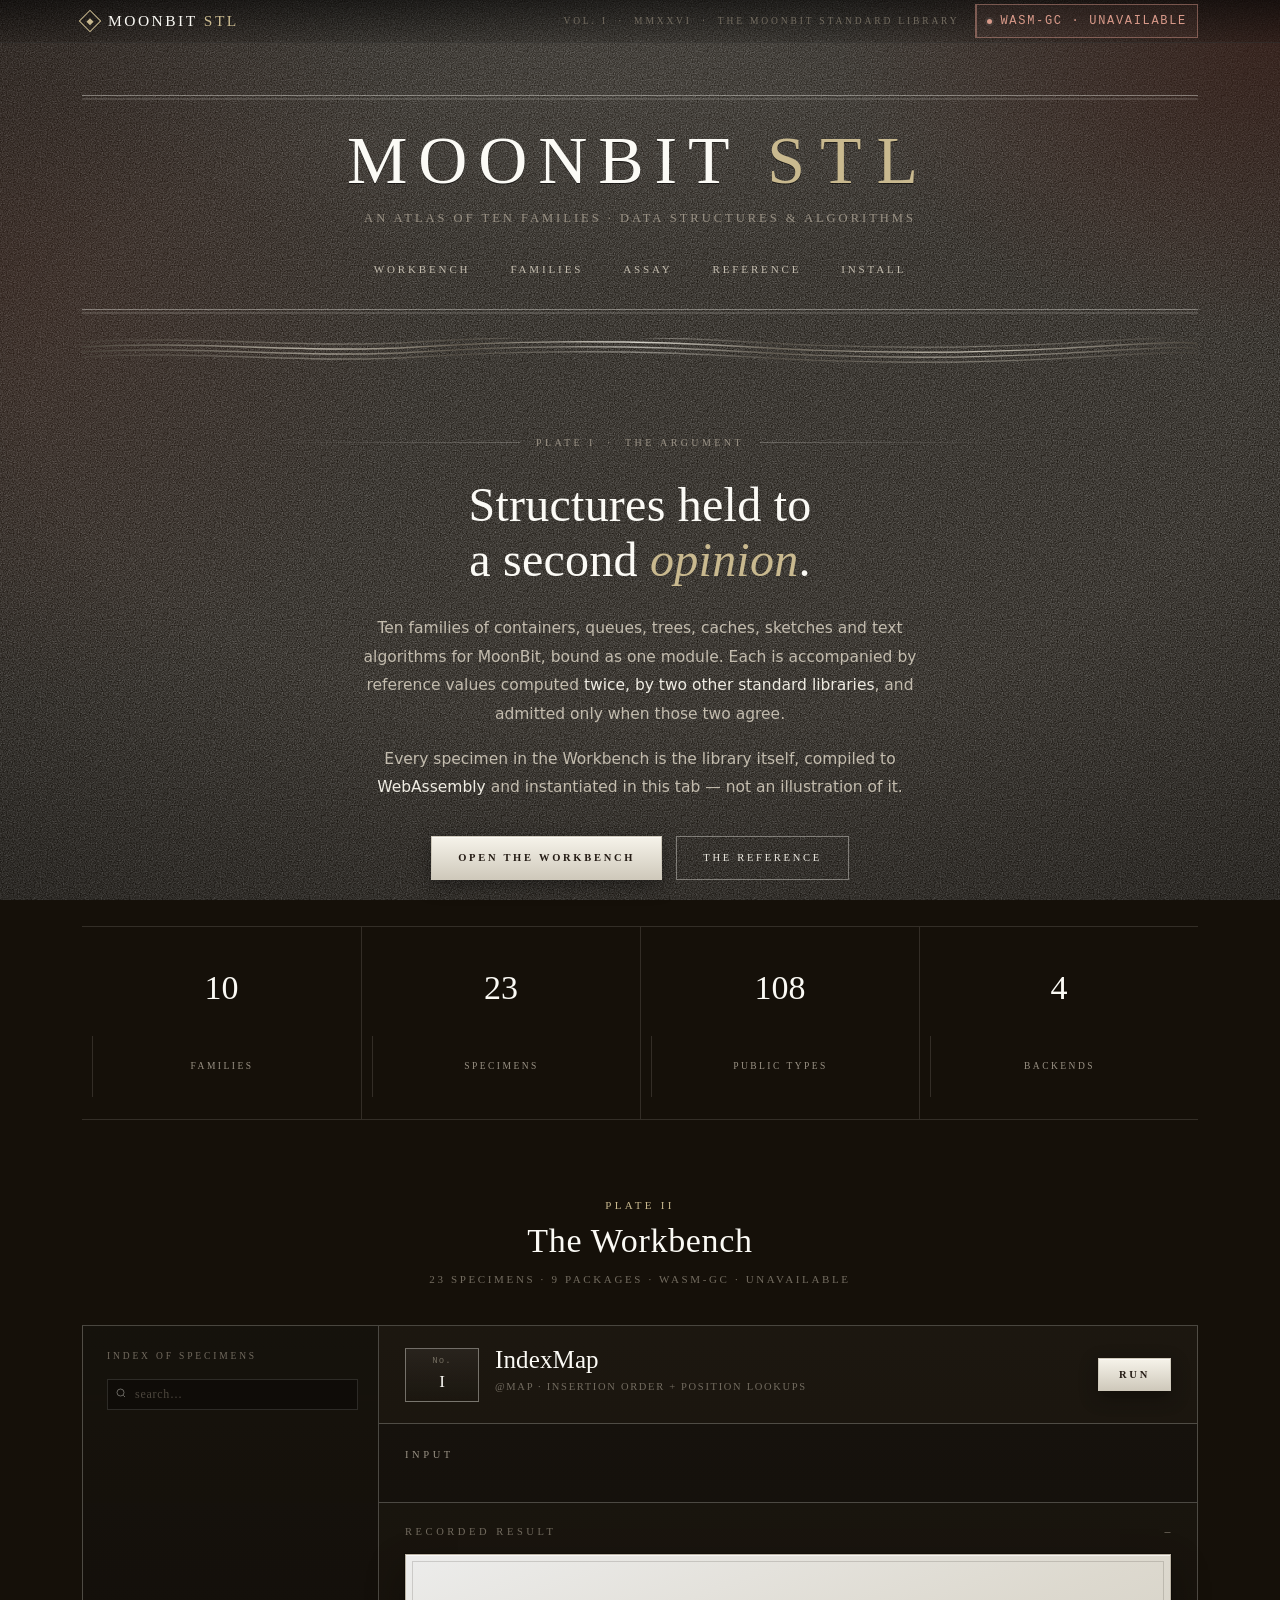
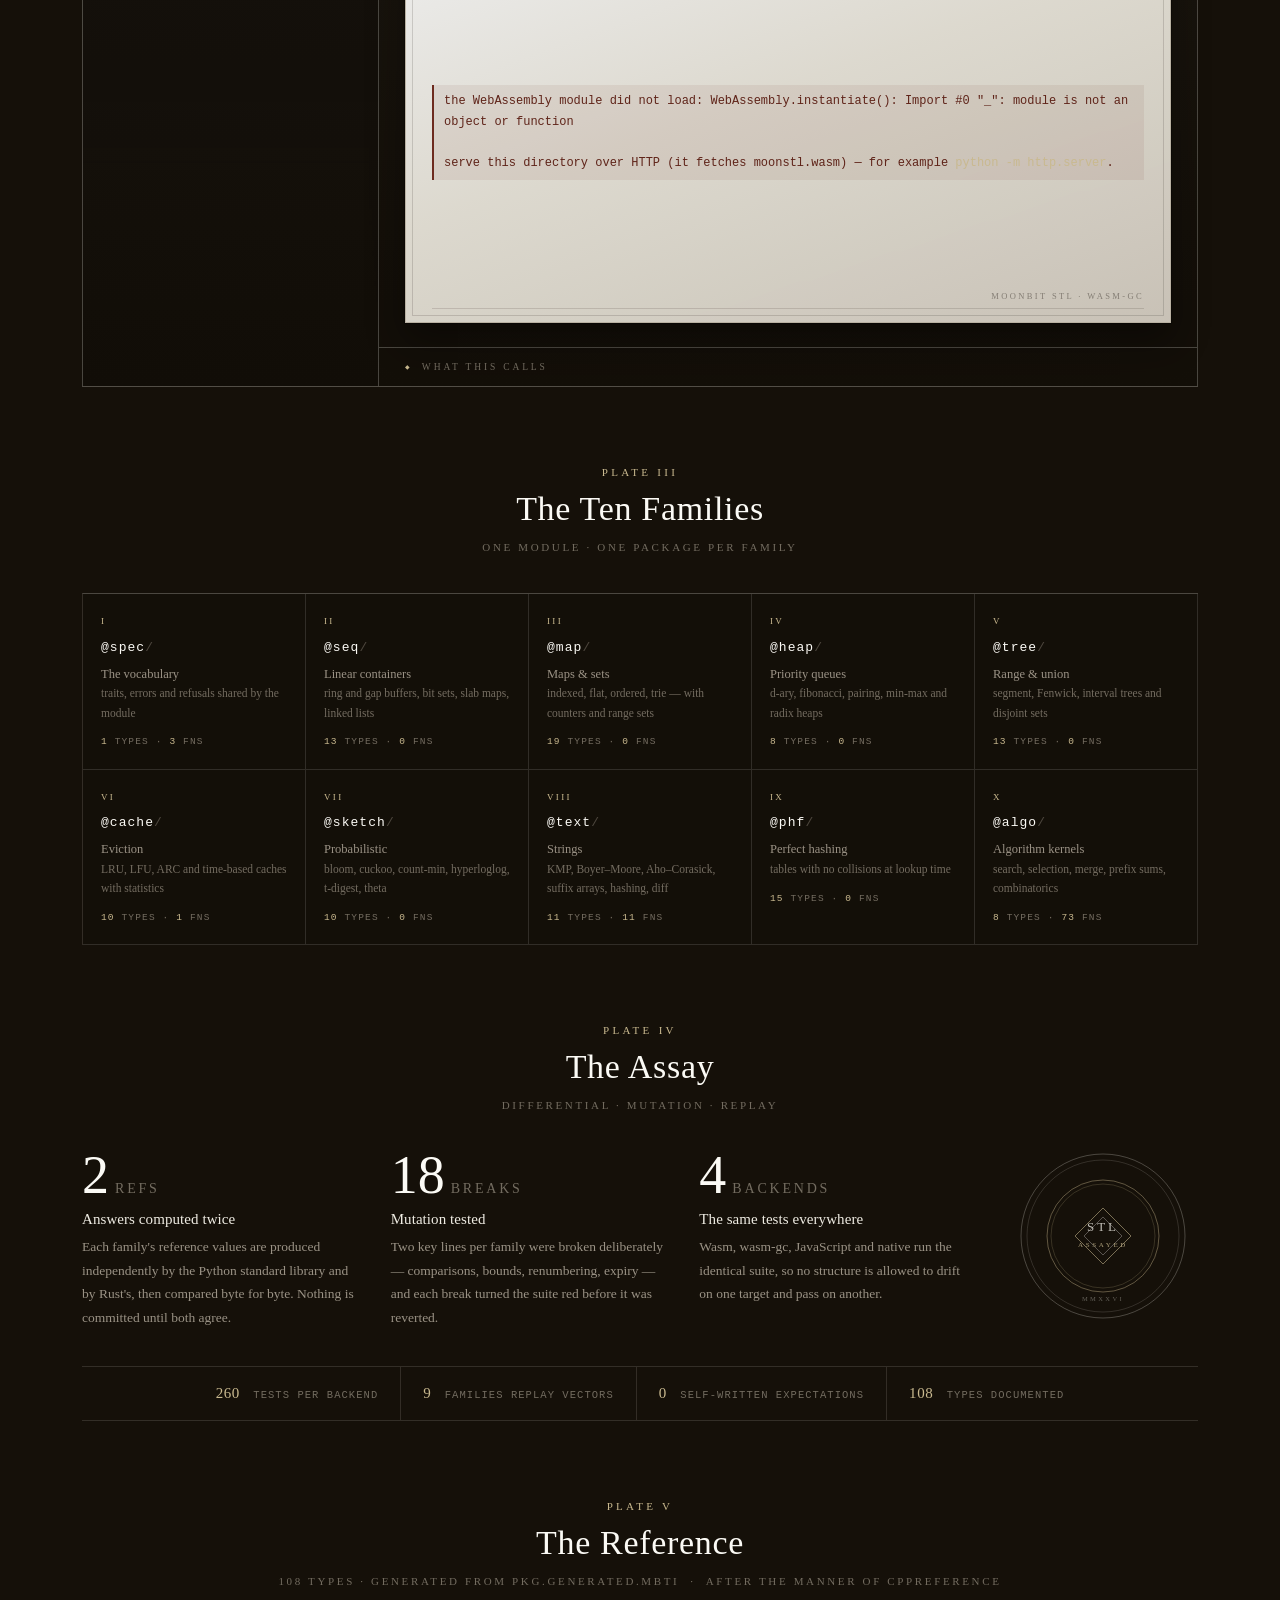
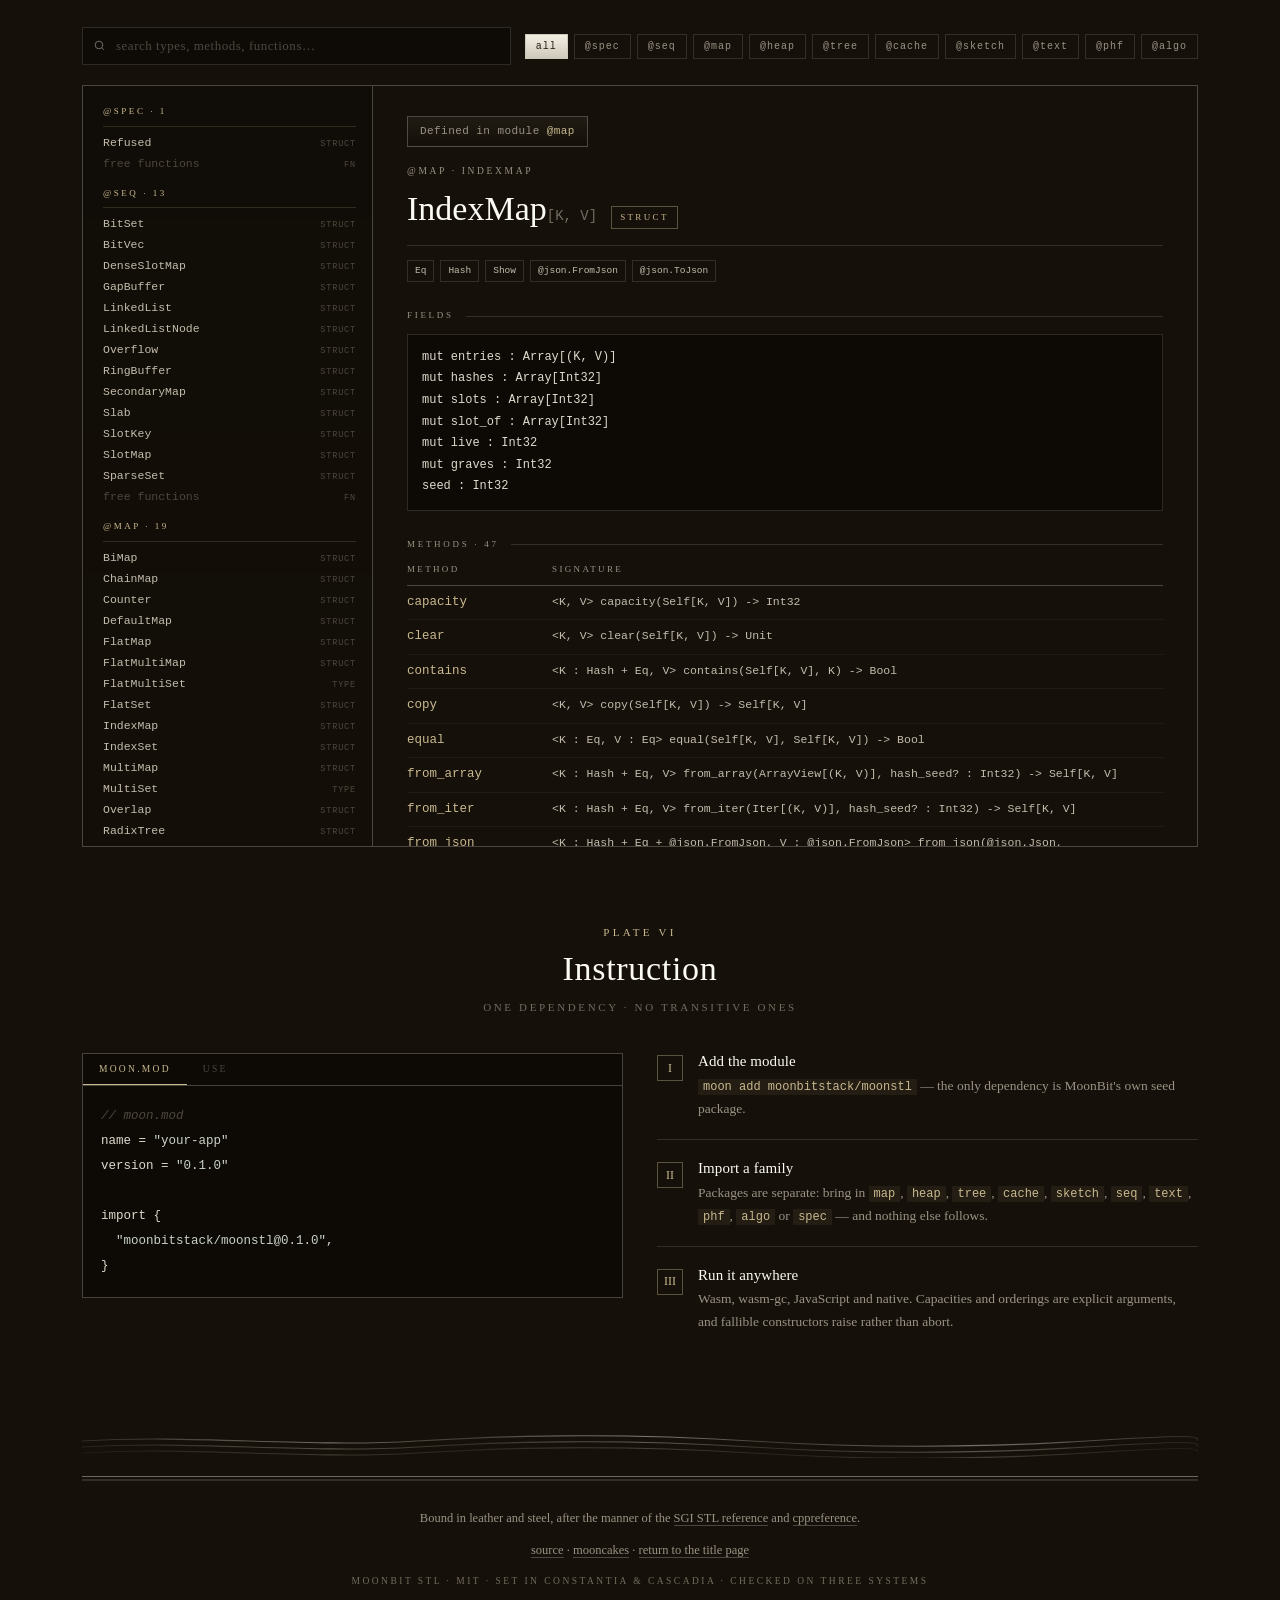
==== commit fff4cac7: "site(moonstl): give the workbench room and close the volume. The input stack was the one cramped pla" ====
--- a/site/index.html
+++ b/site/index.html
@@ -41,6 +41,22 @@
   content:"";position:fixed;inset:0;pointer-events:none;z-index:0;
   background:radial-gradient(120% 90% at 50% 45%,transparent 40%,rgba(0,0,0,.5) 100%);
 }
+/* ══════════════════════ selection ══════════════════════ */
+/* The page is an instrument, not a document: dragging should move, not smear
+   a highlight across headings and plates. Code stays selectable, and so does
+   the recorded result — those are things a reader copies out. */
+body{-webkit-user-select:none;user-select:none;-webkit-touch-callout:none}
+pre,code,kbd,samp,
+.apidoc table,
+.calls pre,
+.codecard pre,
+.sheet .sheet-body,
+.sheet .sheet-body *,
+input,textarea{
+  -webkit-user-select:text;user-select:text;-webkit-touch-callout:default;
+}
+input,textarea{cursor:text}
+a{-webkit-touch-callout:default}
 /* ══════════════════════ scrollbars ══════════════════════ */
 ::-webkit-scrollbar{width:11px;height:11px}
 ::-webkit-scrollbar-track{background:#120d08}
@@ -190,8 +206,8 @@
 .stage-hd .btn{margin-left:auto;padding:10px 20px}
 .cx{margin-top:7px;font-family:var(--mono);font-size:10px;letter-spacing:.06em;color:var(--plat-4)}
 .cx b{color:var(--champagne);font-weight:400;letter-spacing:.16em;text-transform:uppercase;font-size:9px}
-.stage-in{padding:20px 26px;border-bottom:1px solid var(--line-2);background:rgba(0,0,0,.16)}
-.stage-in .cap{margin-bottom:11px;display:block}
+.stage-in{padding:22px 26px 24px;border-bottom:1px solid var(--line-2);background:rgba(0,0,0,.16)}
+.stage-in .cap{margin-bottom:14px;display:block}
 .sheet-wrap{padding:20px 26px 24px;flex:1;display:flex;flex-direction:column;min-height:0}
 .sheet-head{display:flex;align-items:baseline;gap:12px;margin-bottom:12px}
 .sheet-head .cap{margin:0;color:var(--plat-5)}
@@ -266,9 +282,11 @@
 .calls pre .c-fn{color:#cfd6d0}
 .calls pre .c-cm{color:var(--plat-6);font-style:italic}
 /* ══════════════════════ controls (on leather) ══════════════════════ */
-.dctl{display:flex;flex-direction:column;gap:11px}
+.dctl{display:flex;flex-direction:column;gap:16px}
+.chiplist{display:flex;flex-direction:column;gap:12px}
 .fieldrow{display:flex;align-items:center;gap:12px;flex-wrap:wrap}
 .fieldrow label{font-family:var(--serif);font-size:9.5px;letter-spacing:.2em;text-transform:uppercase;color:var(--plat-5);min-width:74px}
+.fieldrow+.fieldrow{margin-top:2px}
 .fieldrow input,.fieldrow textarea{
   background:rgba(0,0,0,.3);border:1px solid var(--line);color:var(--plat-1);
   font-family:var(--mono);font-size:12.5px;padding:6px 9px;outline:none;
@@ -277,13 +295,15 @@
 .fieldrow input[type=number]{width:84px}
 .fieldrow textarea{flex:1;min-width:180px;resize:vertical;line-height:1.55}
 .chips{display:flex;flex-wrap:wrap;gap:6px;align-items:center;min-height:28px}
-.chip{display:inline-flex;align-items:center;gap:7px;border:1px solid var(--line-2);background:rgba(233,230,223,.045);padding:3px 8px;font-family:var(--mono);font-size:12px;color:var(--plat-2)}
+.chip{display:inline-flex;align-items:center;gap:8px;height:30px;border:1px solid var(--line-2);background:rgba(233,230,223,.045);padding:0 10px;font-family:var(--mono);font-size:12px;color:var(--plat-2)}
 .chip .ix{color:var(--plat-6);font-size:9.5px}
-.chip .x{color:var(--plat-6);cursor:pointer;font-size:13px;line-height:1}
+.chip .x{color:var(--plat-6);cursor:pointer;font-size:13px;line-height:1;opacity:0;transition:opacity .15s}
+.chip:hover .x{opacity:1}
 .chip .x:hover{color:#d99a8a}
+@media(hover:none){.chip .x{opacity:.55}}
 .chip.str{padding:4px 9px}
 .addrow{display:flex;gap:7px;flex-wrap:wrap;align-items:center}
-.addrow input{flex:1;min-width:120px;background:rgba(0,0,0,.3);border:1px solid var(--line);color:var(--plat-1);font-family:var(--mono);font-size:12px;padding:6px 9px;outline:none}
+.addrow input{flex:1;min-width:120px;max-width:320px;background:rgba(0,0,0,.3);border:1px solid var(--line);color:var(--plat-1);font-family:var(--mono);font-size:12px;padding:6px 9px;outline:none}
 .addrow input:focus{border-color:var(--line-3)}
 .mini{background:transparent;border:1px solid var(--line-2);color:var(--plat-4);cursor:pointer;font-family:var(--serif);font-size:9.5px;letter-spacing:.18em;text-transform:uppercase;padding:5px 10px;white-space:nowrap}
 .mini:hover{color:var(--champagne);border-color:rgba(201,185,143,.45)}
@@ -330,7 +350,7 @@
 .titem .k{margin-left:auto;font-size:8.5px;color:var(--plat-6);letter-spacing:.1em;text-transform:uppercase}
 .titem:hover{color:var(--plat-0)}
 .titem.on{color:var(--champagne)}
-.apipane{padding:30px 34px 36px;min-height:340px}
+.apipane{padding:30px 34px 36px;min-height:340px;max-height:min(760px,calc(100vh - 140px));overflow:auto}
 .hdr-banner{
   display:inline-block;border:1px solid var(--line-2);padding:5px 12px;margin-bottom:16px;
   font-family:var(--mono);font-size:11px;letter-spacing:.04em;color:var(--plat-4);
@@ -343,14 +363,14 @@
   font-family:var(--mono);font-size:11px;padding:3px 9px;
 }
 .seealso button:hover{color:var(--champagne);border-color:rgba(201,185,143,.45)}
-.path{font-family:var(--serif);font-size:9.5px;letter-spacing:.28em;text-transform:uppercase;color:var(--plat-5);margin-bottom:10px}
+.path{font-family:var(--serif);font-size:9.5px;letter-spacing:.28em;text-transform:uppercase;color:var(--plat-4);margin-bottom:10px}
 .awrap{display:flex;align-items:baseline;gap:14px;flex-wrap:wrap;border-bottom:1px solid var(--line);padding-bottom:16px}
 .apitype{font-family:var(--serif);font-size:34px;line-height:1.1;color:var(--plat-0)}
 .params{font-family:var(--mono);font-size:14px;color:var(--plat-5)}
 .apikind{font-family:var(--serif);font-size:9px;letter-spacing:.26em;text-transform:uppercase;color:var(--champagne);border:1px solid rgba(201,185,143,.4);padding:3px 8px}
 .impls{display:flex;gap:6px;flex-wrap:wrap;margin:14px 0 0}
 .impls .i{font-family:var(--mono);font-size:9.5px;color:var(--plat-3);border:1px solid var(--line);padding:2px 7px}
-.apidoc h5{font-family:var(--serif);font-size:9px;letter-spacing:.3em;text-transform:uppercase;color:var(--plat-5);margin:26px 0 10px;font-weight:400;display:flex;align-items:center;gap:12px}
+.apidoc h5{font-family:var(--serif);font-size:9px;letter-spacing:.3em;text-transform:uppercase;color:var(--plat-4);margin:26px 0 10px;font-weight:400;display:flex;align-items:center;gap:12px}
 .apidoc h5::after{content:"";flex:1;height:1px;background:var(--line)}
 .apidoc pre{margin:0;padding:12px 14px;background:rgba(0,0,0,.34);border:1px solid var(--line);font-size:12px;color:var(--plat-2);overflow:auto;line-height:1.8}
 .apidoc table{width:100%;border-collapse:collapse;font-size:12.5px}
@@ -379,10 +399,10 @@
 /* ══════════════════════ colophon ══════════════════════ */
 footer{padding:0 0 60px;margin-top:60px}
 .colophon{text-align:center;padding:26px 0 0}
-.colophon .l{font-family:var(--serif);font-size:12px;color:var(--plat-5)}
+.colophon .l{font-family:var(--serif);font-size:12.5px;color:var(--plat-4);line-height:1.9}
 .colophon .l a{border-bottom:1px solid var(--line-2)}
 .colophon .l a:hover{color:var(--champagne);border-bottom-color:var(--champagne)}
-.colophon .fine{margin-top:10px;font-family:var(--serif);font-size:9.5px;letter-spacing:.26em;text-transform:uppercase;color:var(--plat-6)}
+.colophon .fine{margin-top:10px;font-family:var(--serif);font-size:9.5px;letter-spacing:.26em;text-transform:uppercase;color:var(--plat-5)}
 /* ══════════════════════ responsive ══════════════════════ */
 @media(max-width:1080px){
   .bench{grid-template-columns:1fr}
@@ -399,6 +419,7 @@
   .strip-in{height:auto;flex-wrap:wrap;gap:8px;padding:9px 0}
   .strip .edition{display:none}
   .strip-right{margin-left:auto;gap:10px}
+  .dotsep,#modAssay{display:none}
   .masthead{padding:32px 0 18px}
   .wordmark{font-size:clamp(28px,9.4vw,42px);letter-spacing:.1em}
   .masthead nav a{padding:6px 10px;font-size:9.5px;letter-spacing:.16em}
@@ -417,7 +438,7 @@
   .sheet .stamp{right:16px;bottom:16px}
   .fams{grid-template-columns:1fr 1fr}
   .conf{grid-template-columns:1fr}
-  .apipane{padding:22px 18px 26px}
+  .apipane{padding:22px 18px 26px;max-height:none;overflow:visible}
   .conf-foot div{border-left:0;border-top:1px solid var(--line);width:100%;text-align:center}
   img,pre,table{max-width:100%}
 }
@@ -431,6 +452,11 @@
 </style>
 </head>
 <body>
+<noscript>
+  <div style="max-width:1180px;margin:0 auto;padding:14px 32px;border-bottom:1px solid rgba(233,230,223,.26);font-family:Constantia,Georgia,serif;font-size:13px;color:#ded9cd">
+    The Workbench runs the library as WebAssembly, so it needs scripting enabled. The reference, the families and the install notes below do not.
+  </div>
+</noscript>
 
 <!-- running head: wordmark on the left, edition and assay on the right -->
 <div class="strip">
@@ -486,7 +512,7 @@
 <section class="hero">
   <div class="wrap">
     <div class="center">
-      <div class="plate-label"><span class="ln l"></span><span class="txt">Plate the First</span><span class="ln"></span></div>
+      <div class="plate-label"><span class="ln l"></span><span class="txt">Plate I &nbsp;·&nbsp; The Argument</span><span class="ln"></span></div>
       <h2>Structures held to<br>a second <em>opinion</em>.</h2>
       <p class="lede">
         Ten families of containers, queues, trees, caches, sketches and text algorithms for MoonBit,
@@ -518,7 +544,7 @@
     <div class="shead">
       <div class="num">PLATE II</div>
       <h3>The Workbench</h3>
-      <div class="sub"><span id="benchMeta">23 specimens · 9 packages</span> &nbsp;·&nbsp; <span id="modAssay">wasm-gc · —</span></div>
+      <div class="sub"><span id="benchMeta">23 specimens · 9 packages</span><span class="dotsep">&nbsp;·&nbsp;</span><span id="modAssay">wasm-gc · —</span></div>
     </div>
 
     <div class="bench">
@@ -526,7 +552,7 @@
         <div class="head">Index of Specimens</div>
         <div class="idxsearch">
           <svg width="12" height="12" viewBox="0 0 24 24" fill="none" stroke="currentColor" stroke-width="1.6"><circle cx="11" cy="11" r="7"/><path d="M20 20l-3.5-3.5"/></svg>
-          <input id="railSearch" type="text" placeholder="search…" autocomplete="off" spellcheck="false">
+          <input id="railSearch" type="search" aria-label="Filter specimens" placeholder="search…" autocomplete="off" spellcheck="false">
         </div>
         <div id="railList"></div>
       </aside>
@@ -643,7 +669,7 @@
     <div class="refbar">
       <div class="refsearch">
         <svg width="13" height="13" viewBox="0 0 24 24" fill="none" stroke="currentColor" stroke-width="1.6"><circle cx="11" cy="11" r="7"/><path d="M20 20l-3.5-3.5"/></svg>
-        <input id="apiSearch" type="text" placeholder="search types, methods, functions…" autocomplete="off" spellcheck="false">
+        <input id="apiSearch" type="search" aria-label="Search the API reference" placeholder="search types, methods, functions…" autocomplete="off" spellcheck="false">
       </div>
       <div class="pkgchips" id="pkgChips"></div>
     </div>
@@ -701,6 +727,15 @@
 
 <footer>
   <div class="wrap">
+    <div class="damask" style="opacity:.5;margin:0 0 18px" aria-hidden="true">
+      <svg viewBox="0 0 1200 26" preserveAspectRatio="none">
+        <g fill="none" stroke="url(#steel)" stroke-width="1.2">
+          <path d="M0 9 C 120 2, 240 16, 360 9 S 600 2, 720 9 S 960 16, 1080 9 S 1200 4, 1200 9"/>
+          <path d="M0 15 C 120 8, 240 22, 360 15 S 600 8, 720 15 S 960 22, 1080 15 S 1200 10, 1200 15" opacity=".7"/>
+          <path d="M0 21 C 120 14, 240 28, 360 21 S 600 14, 720 21 S 960 28, 1080 21 S 1200 16, 1200 21" opacity=".45"/>
+        </g>
+      </svg>
+    </div>
     <div class="rule2"></div>
     <div class="colophon">
       <p class="l">Bound in leather and steel, after the manner of the
@@ -1131,7 +1166,7 @@
 const SKIP = ["set", "words", "patterns", "ops", "text", "pattern", "a", "b"];
 
 function chipList(state, key, mode) {
-  const wrap = el("div");
+  const wrap = el("div", "chiplist");
   const chips = el("div", "chips");
   const row = el("div", "addrow");
   const inp = el("input");
@@ -1555,6 +1590,13 @@
 /* ════════════════════════════════════════════════════════════
    boot
    ════════════════════════════════════════════════════════════ */
+const PROBE = /(?:^|[?&])probe=1(?:&|$)/.test(location.search);
+function probe(ok, detail) {
+  if (!PROBE) return;
+  const q = "/__probe?ok=" + (ok ? "1" : "0") + "&detail=" + encodeURIComponent(String(detail).slice(0, 300));
+  fetch(q, { cache: "no-store" }).catch(() => {});
+}
+
 async function boot() {
   setupInstall();
 
@@ -1576,6 +1618,8 @@
     $("#modAssay").textContent = `wasm-gc · ${(MOD.bytes / 1024).toFixed(0)} KB · loaded in ${MOD.load < 1500 ? Math.round(MOD.load) + " ms" : "—"}`;
     $("#statSpecimens").textContent = String(MOD.demos);
     setupBench();
+    const txt = ($("#canvas").innerText || "").replace(/\s+/g, " ").trim();
+    probe(true, MOD.bytes + " bytes | " + MOD.load.toFixed(0) + " ms | " + txt);
   } catch (e) {
     console.error(e);
     setStatus("err", "wasm-gc · unavailable");
@@ -1583,6 +1627,7 @@
       serve this directory over HTTP (it fetches moonstl.wasm) — for example
       <span style="color:#c9b98f">python -m http.server</span>.</div>`;
     $("#modAssay").textContent = "wasm-gc · unavailable";
+    probe(false, e.message);
   }
 }
 
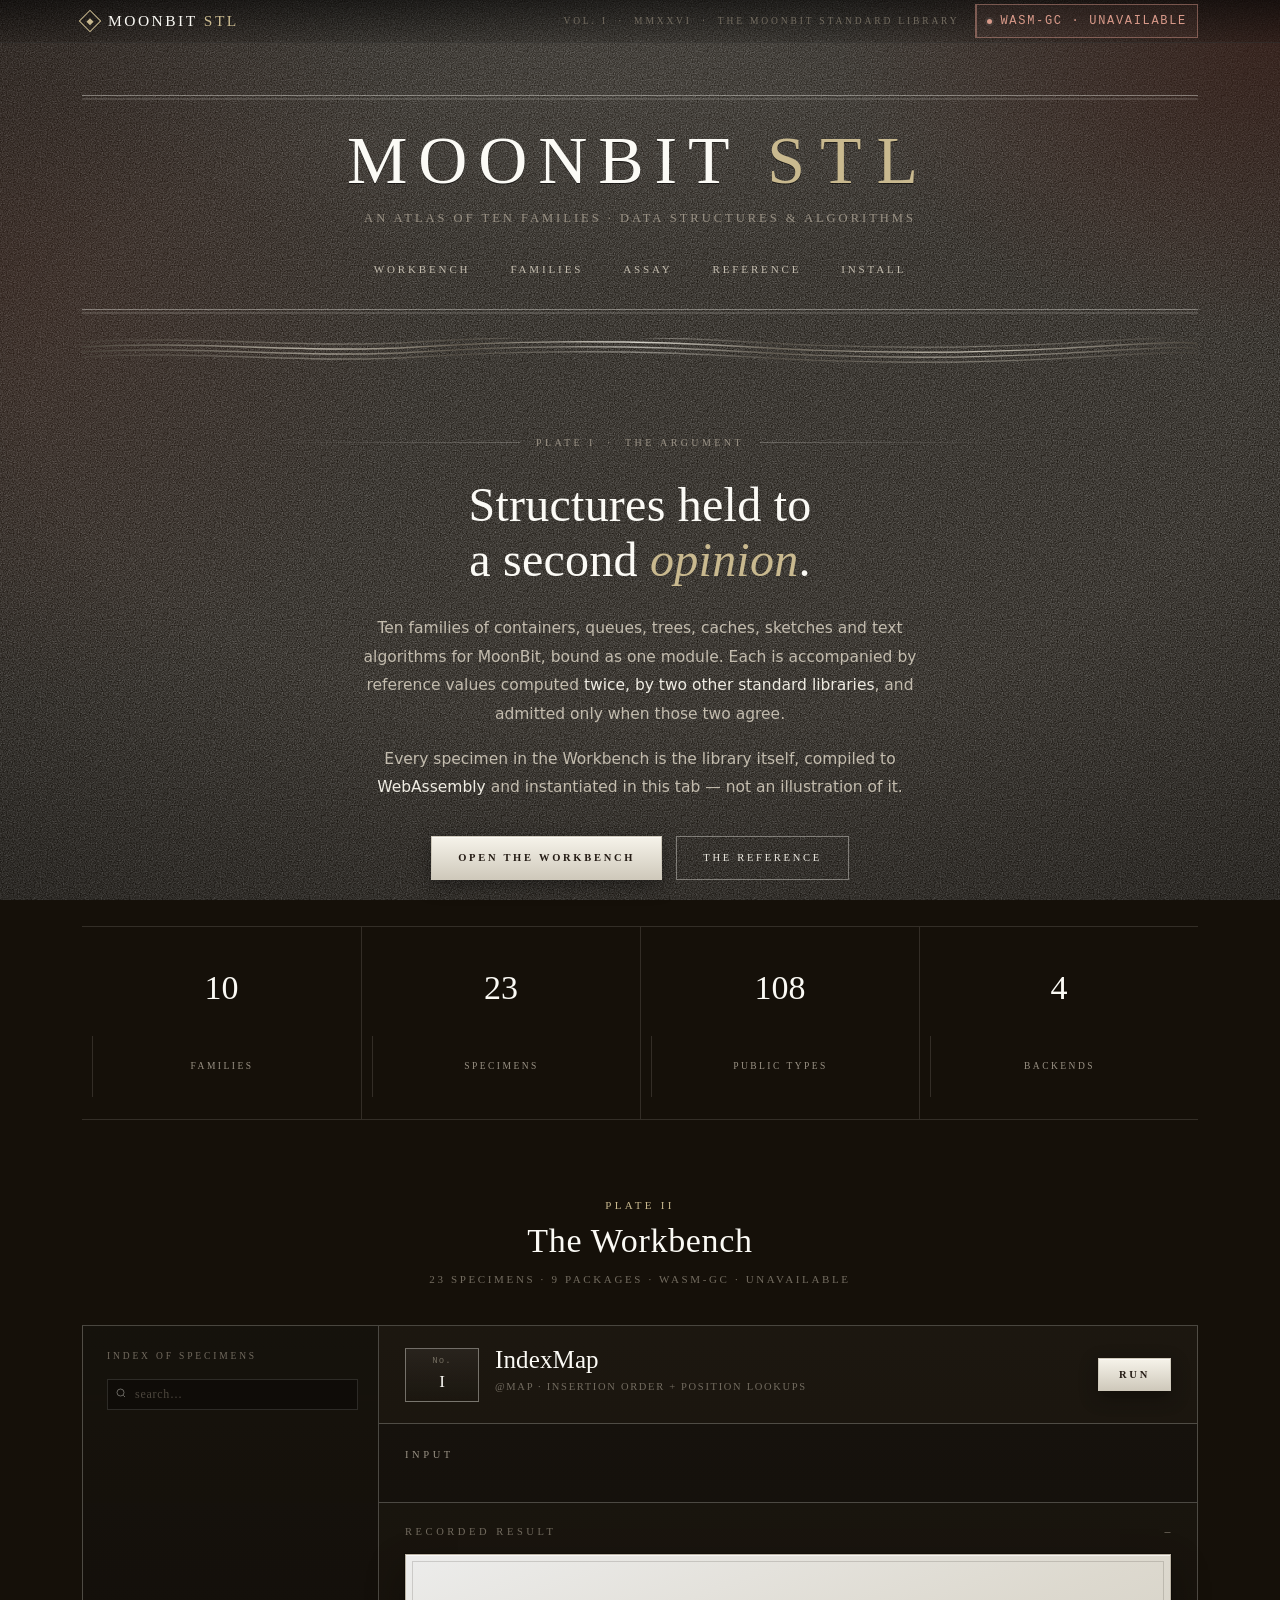
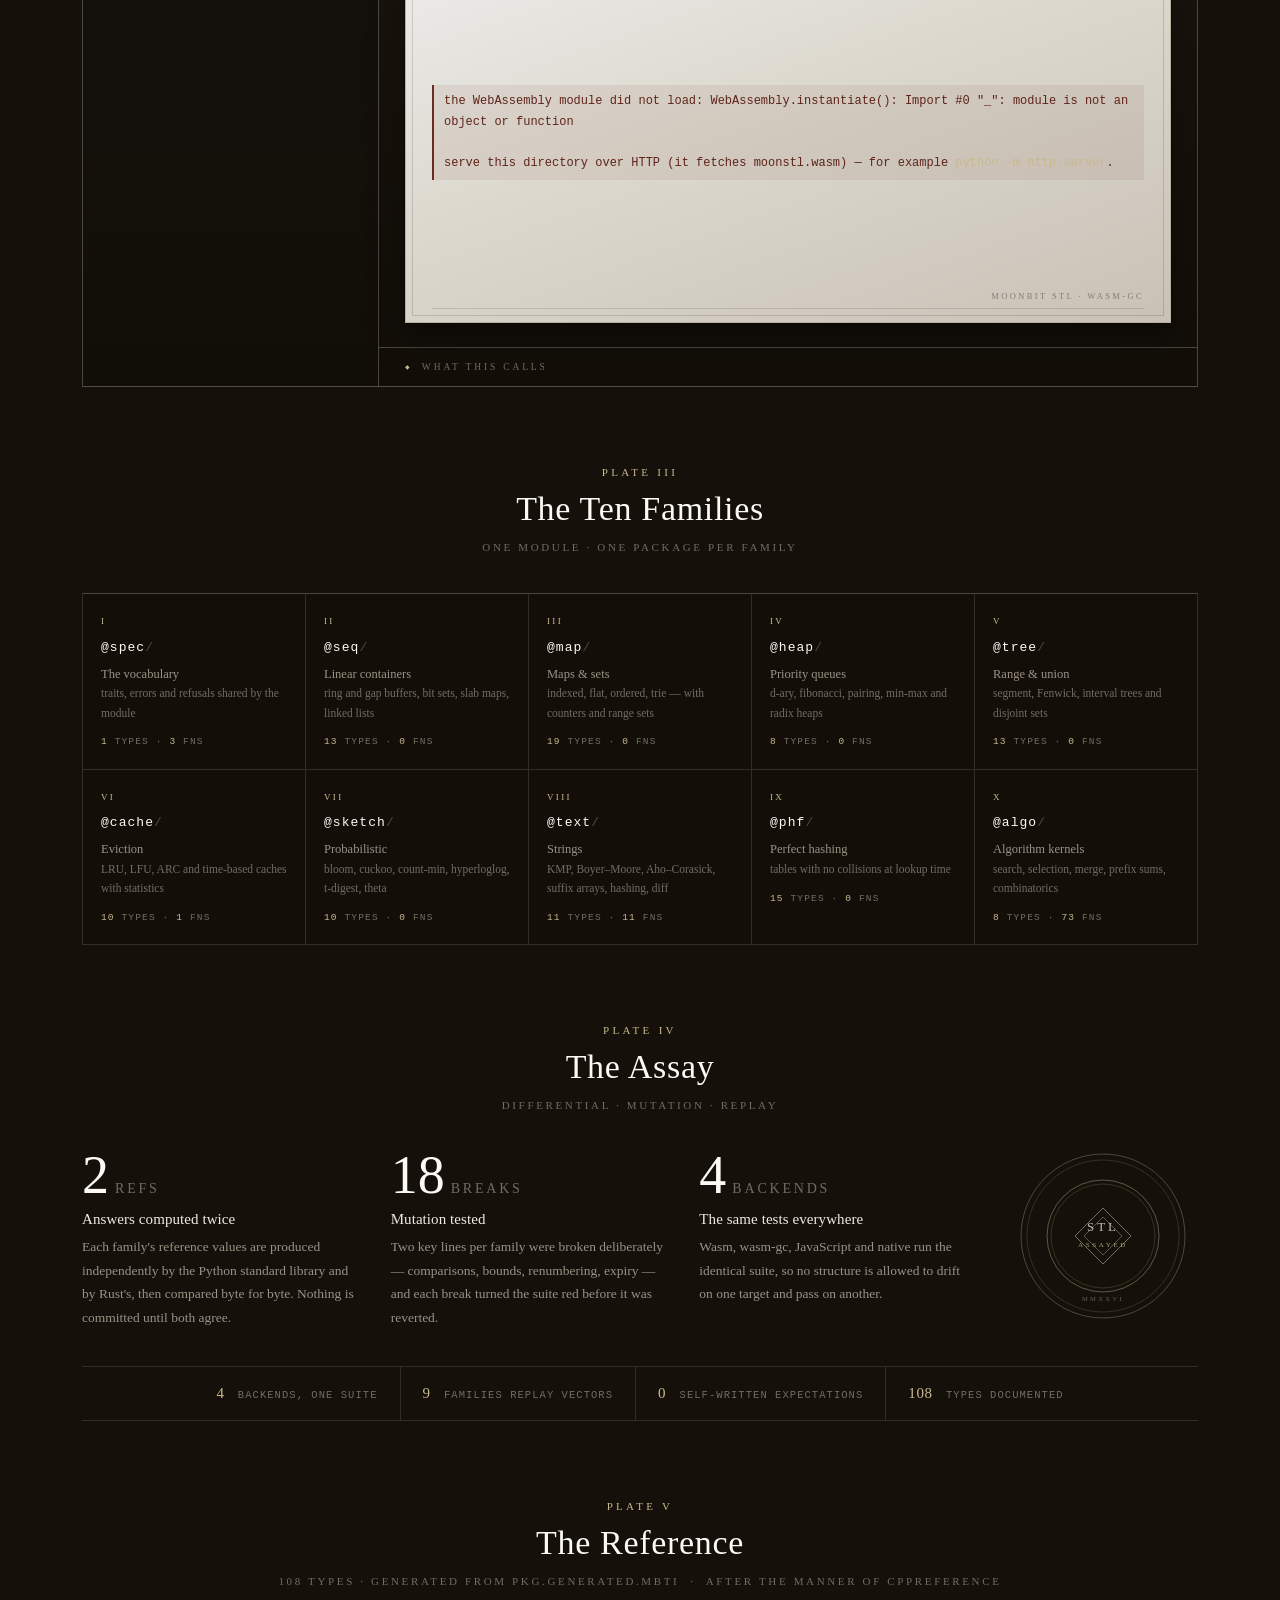
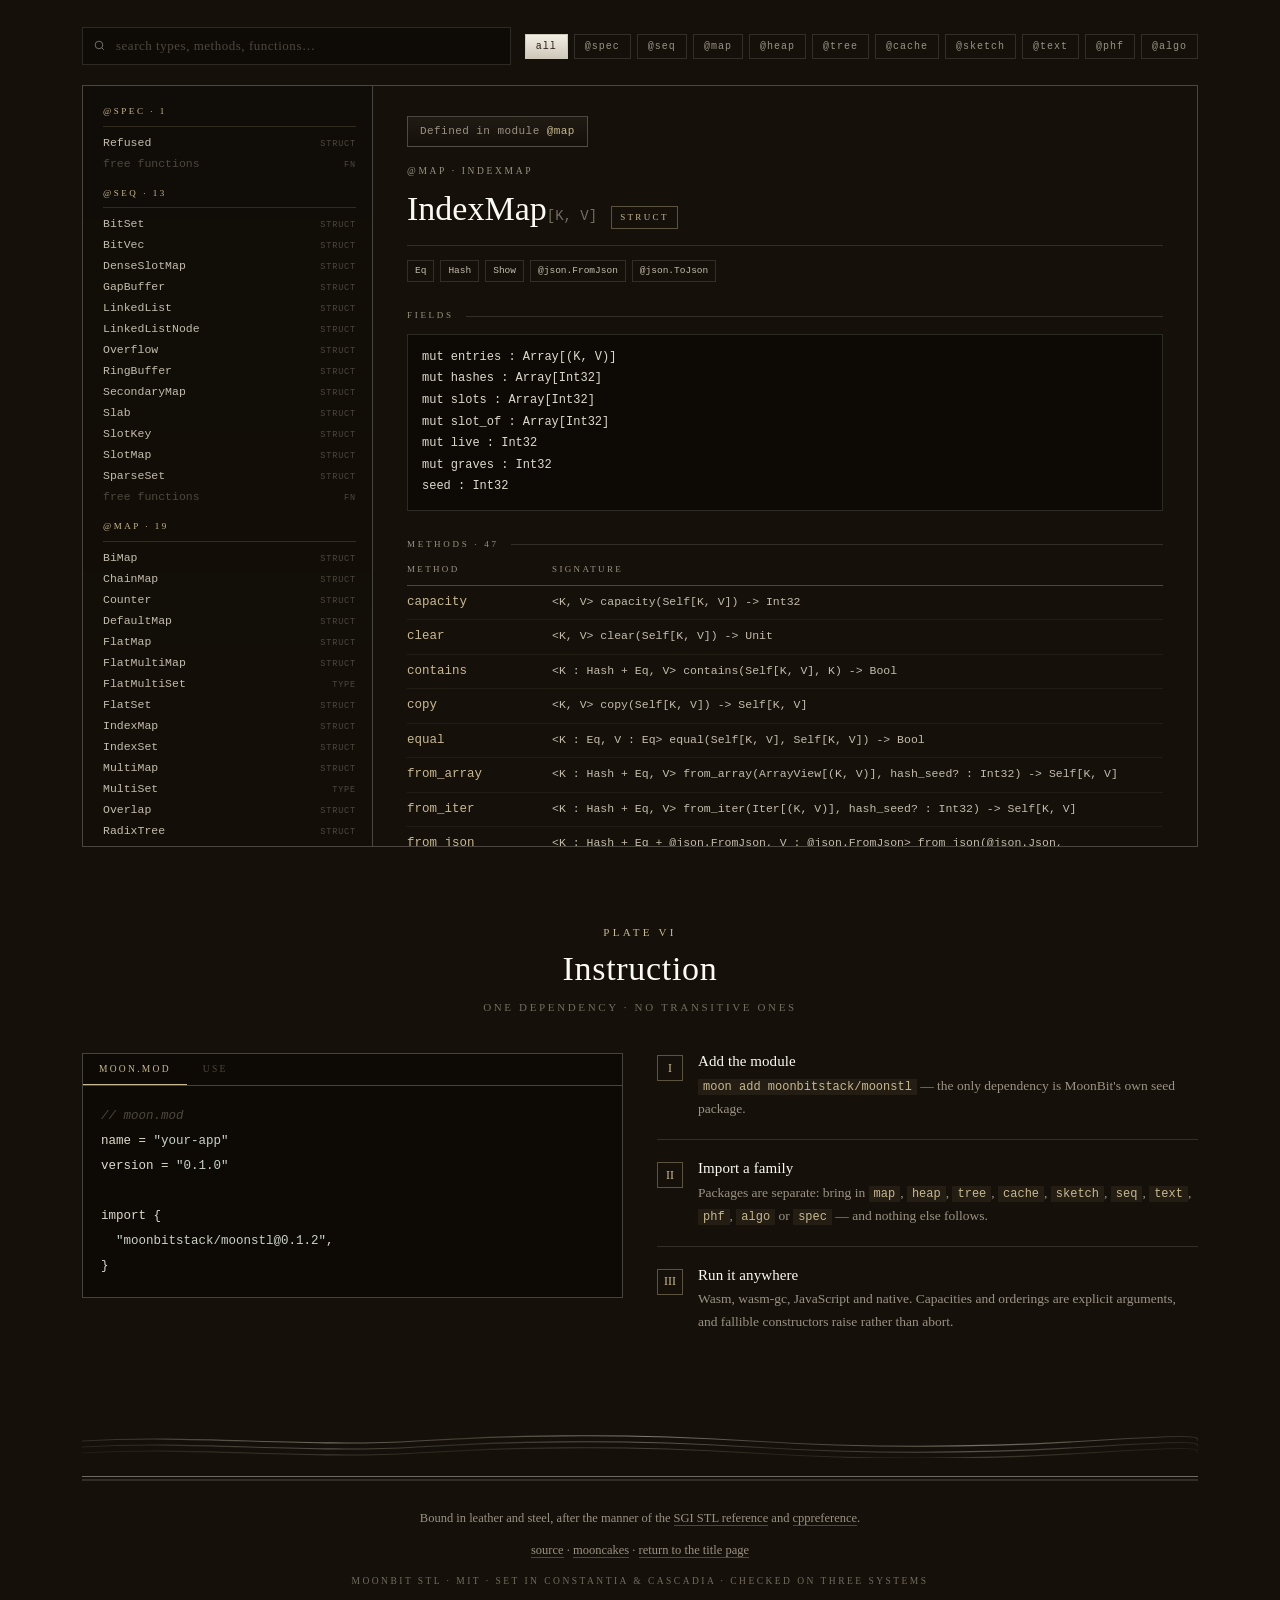
==== commit 232a149c: "site(moonstl): copy a disjoint set in the workbench, and read the counts off the source. The disjoin" ====
--- a/site/index.html
+++ b/site/index.html
@@ -649,10 +649,10 @@
     </div>
 
     <div class="conf-foot">
-      <div><b>260</b> tests per backend</div>
+      <div><b>4</b> backends, one suite</div>
       <div><b>9</b> families replay vectors</div>
       <div><b>0</b> self-written expectations</div>
-      <div><b>108</b> types documented</div>
+      <div><b id="footTypes">—</b> types documented</div>
     </div>
   </div>
 </section>
@@ -915,14 +915,14 @@
   },
   disjoint: {
     pkg: "tree", title: "Disjoint set", desc: "union–find components", family: "tree",
-    api: ["let d = @tree.DisjointSet::new()", "d.add()", "d.union(a, b)  /  d.connected(a, b)  /  d.to_sets()"],
+    api: ["let d = @tree.DisjointSet::new()", "d.add()", "d.union(a, b)  /  d.connected(a, b)  /  d.to_sets()", "d.copy()   // an independent structure"],
     state: { n: 5, set: [0, 1, 1, 2, 2, 3, 4] },
     input: () => ({ n: DEMOS.disjoint.state.n, set: DEMOS.disjoint.state.set }),
     render(r) {
       if (r.__err) return `<div class="err">${esc(r.__err)}</div>`;
       const s = r.sets || [];
       return `<div class="groups">${s.map(g => `<div class="g">${g.map(x => `<b>${x}</b>`).join("")}</div>`).join("")}</div>
-      <div class="note">${r.count} component${r.count === 1 ? "" : "s"} after the union chain · union by rank with path compression</div>`;
+      <div class="note">${r.count} component${r.count === 1 ? "" : "s"} here · <b>${r.copy_count}</b> in a copy that took one more union · union by rank with path compression</div>`;
     }
   },
   bloom: {
@@ -1555,14 +1555,14 @@
    instruction
    ════════════════════════════════════════════════════════════ */
 const INSTALL = {
-  mod: `<span class="c-cm">// moon.mod</span>
+  mod: v => `<span class="c-cm">// moon.mod</span>
 name = <span class="c-str">"your-app"</span>
 version = <span class="c-str">"0.1.0"</span>
 
 import {
-  <span class="c-str">"moonbitstack/moonstl@0.1.0"</span>,
+  <span class="c-str">"moonbitstack/moonstl${v ? "@" + v : ""}"</span>,
 }`,
-  src: `<span class="c-cm">// src/main/moon.pkg</span>
+  src: () => `<span class="c-cm">// src/main/moon.pkg</span>
 import {
   <span class="c-str">"moonbitstack/moonstl/map"</span> @map,
   <span class="c-str">"moonbitstack/moonstl/heap"</span> @heap,
@@ -1576,13 +1576,14 @@
 }`
 };
 
-function setupInstall() {
-  $("#installCode").innerHTML = INSTALL.mod;
+function setupInstall(version) {
+  const code = tab => INSTALL[tab](version);
+  $("#installCode").innerHTML = code("mod");
   document.querySelectorAll(".tab").forEach(t => {
     t.onclick = () => {
       document.querySelectorAll(".tab").forEach(x => x.classList.remove("on"));
       t.classList.add("on");
-      $("#installCode").innerHTML = INSTALL[t.dataset.tab];
+      $("#installCode").innerHTML = code(t.dataset.tab);
     };
   });
 }
@@ -1598,17 +1599,18 @@
 }
 
 async function boot() {
-  setupInstall();
-
   let api = null;
   try { api = await (await fetch("api.json", { cache: "no-cache" })).json(); }
   catch (e) { console.error("api.json", e); }
+
+  setupInstall(api ? api.version : "");
 
   if (api) {
     buildPackages(api);
     setupReference(api);
     const types = api.packages.reduce((n, p) => n + p.types.length, 0);
     $("#statTypes").textContent = String(types);
+    $("#footTypes").textContent = String(types);
     $("#statFamilies").textContent = String(api.packages.length);
   }
 
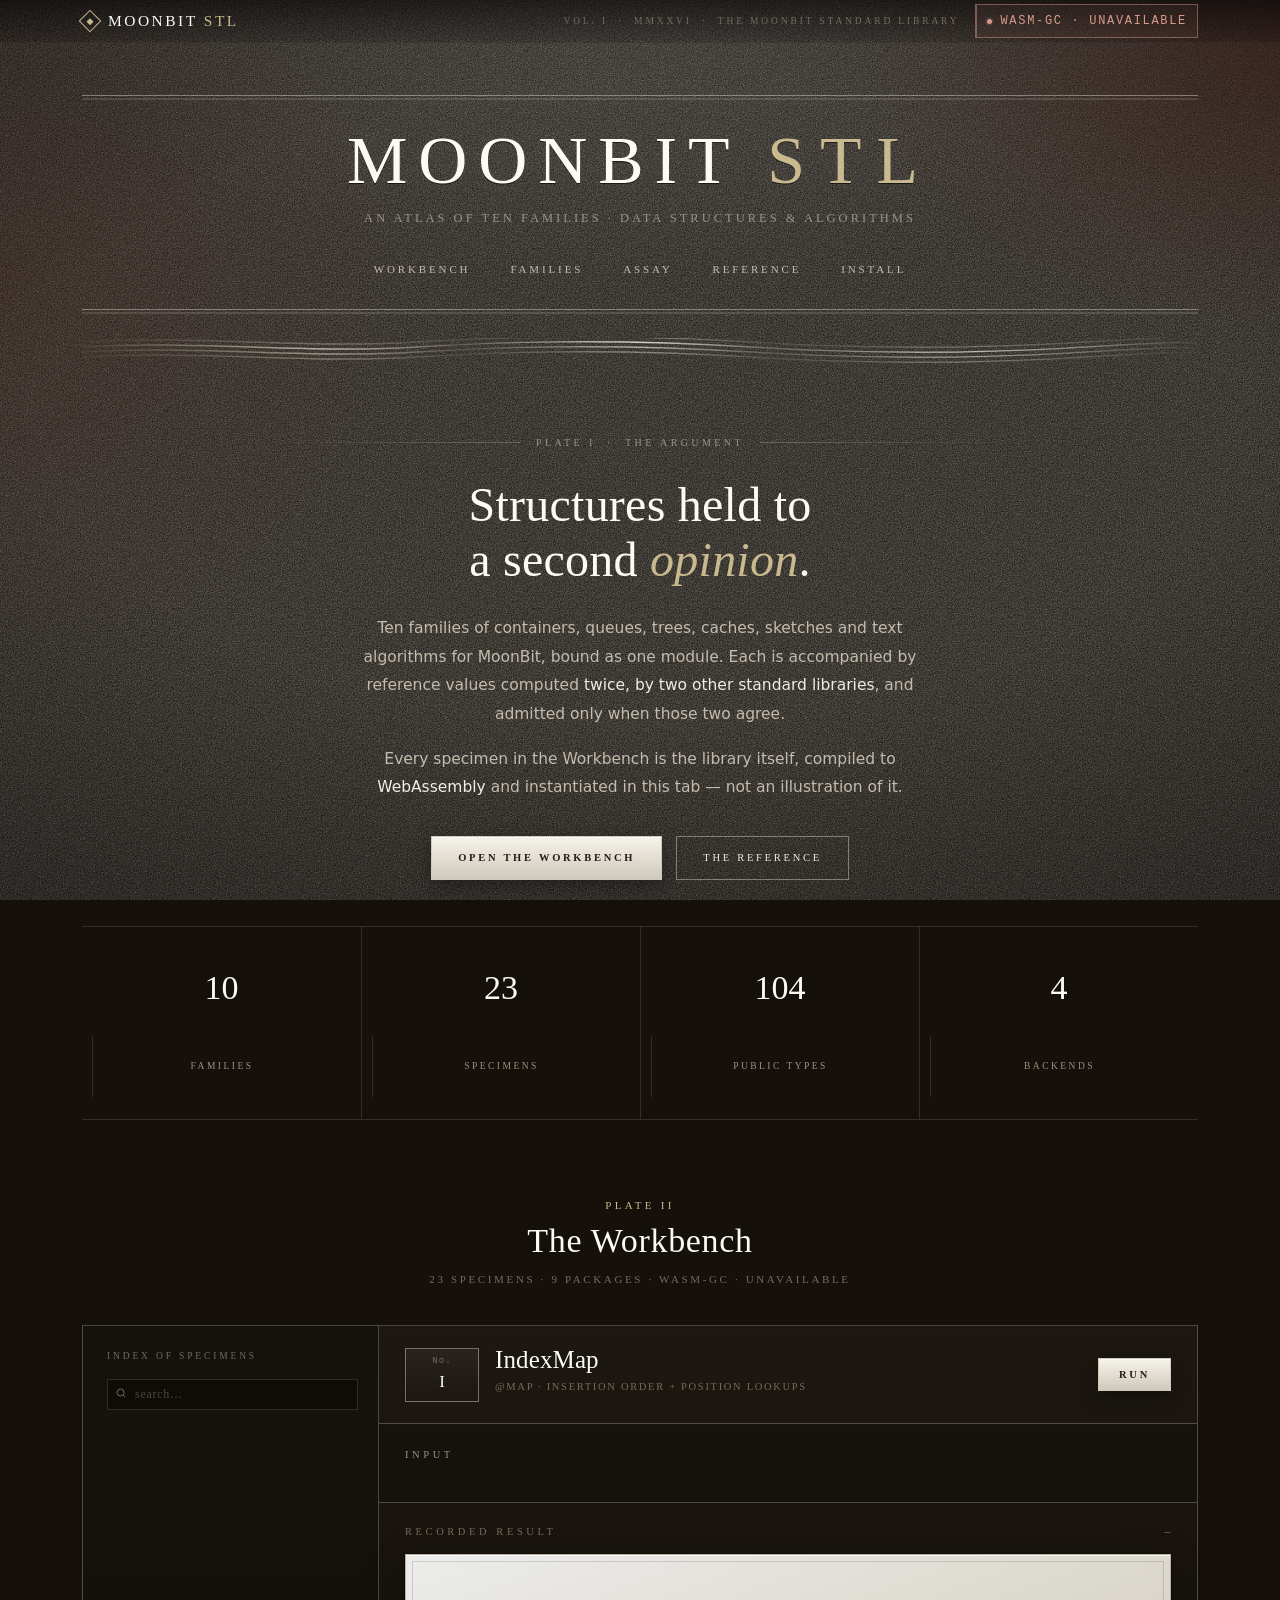
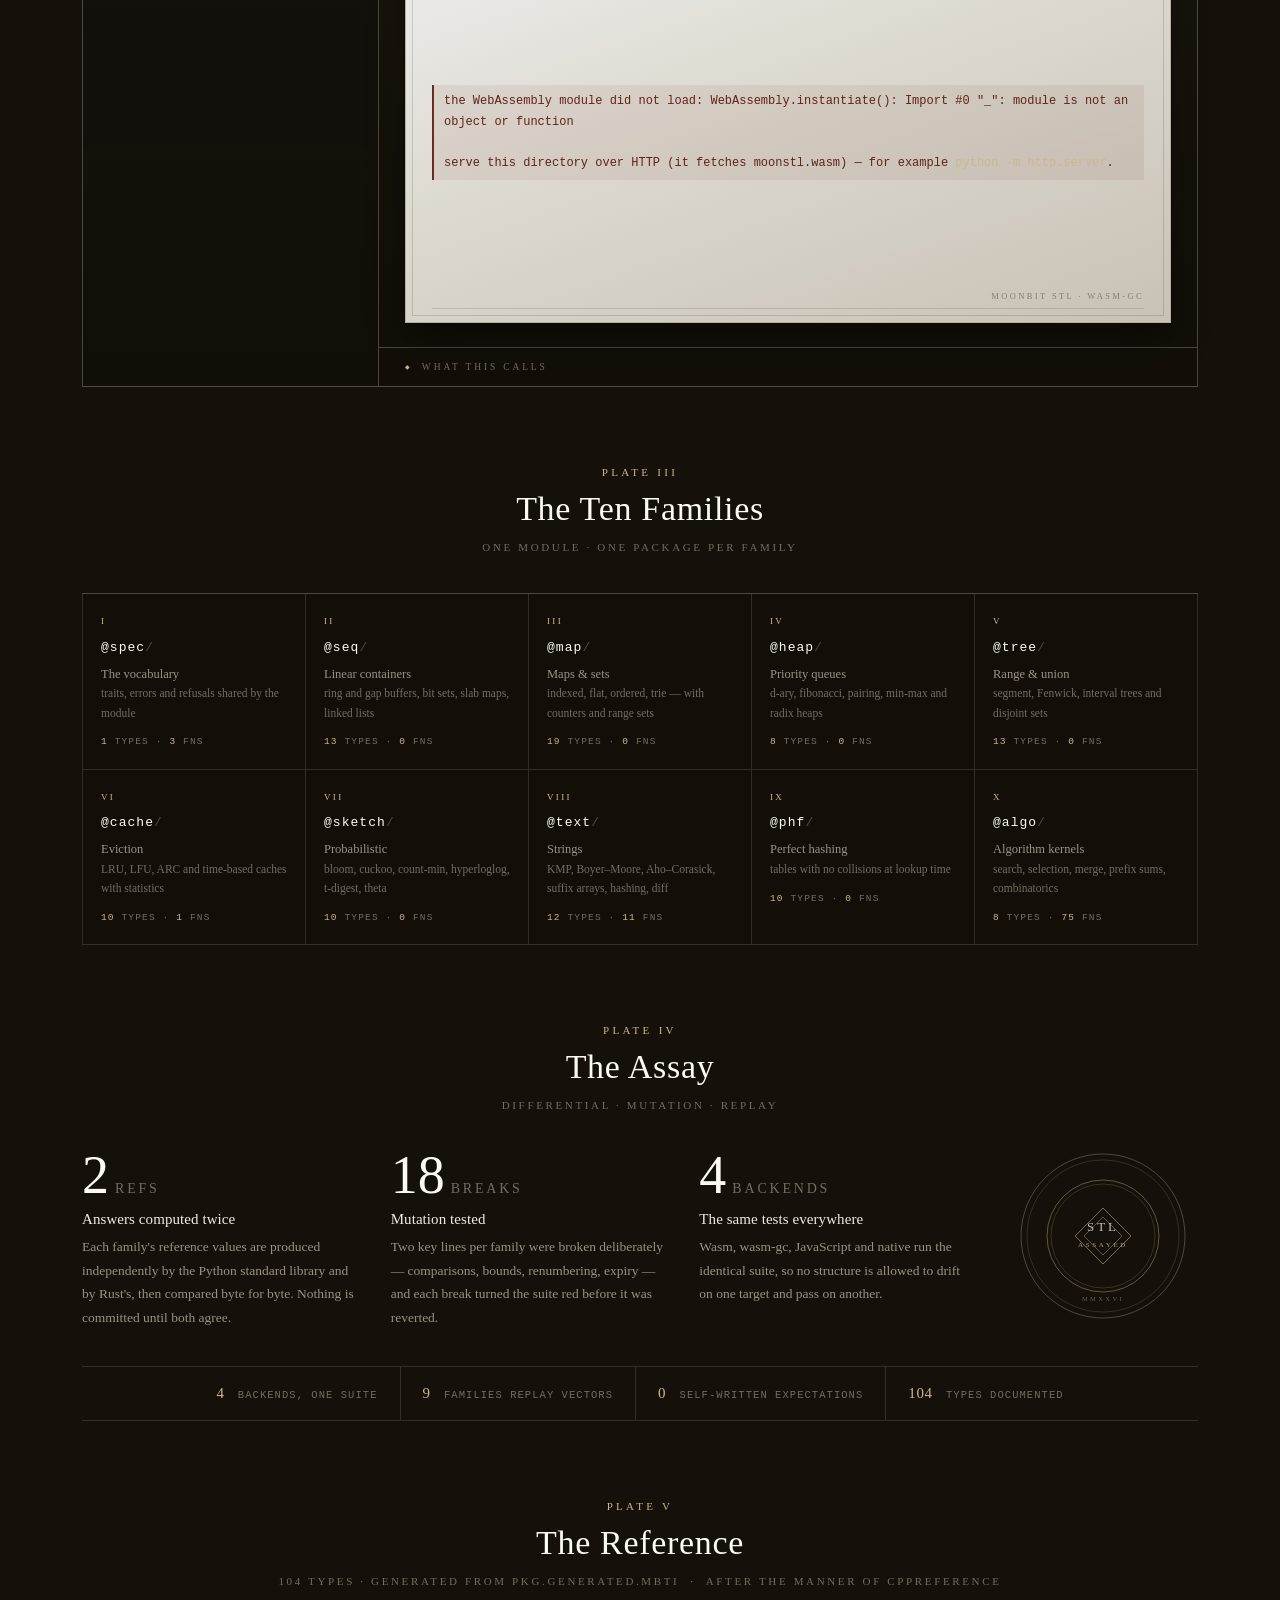
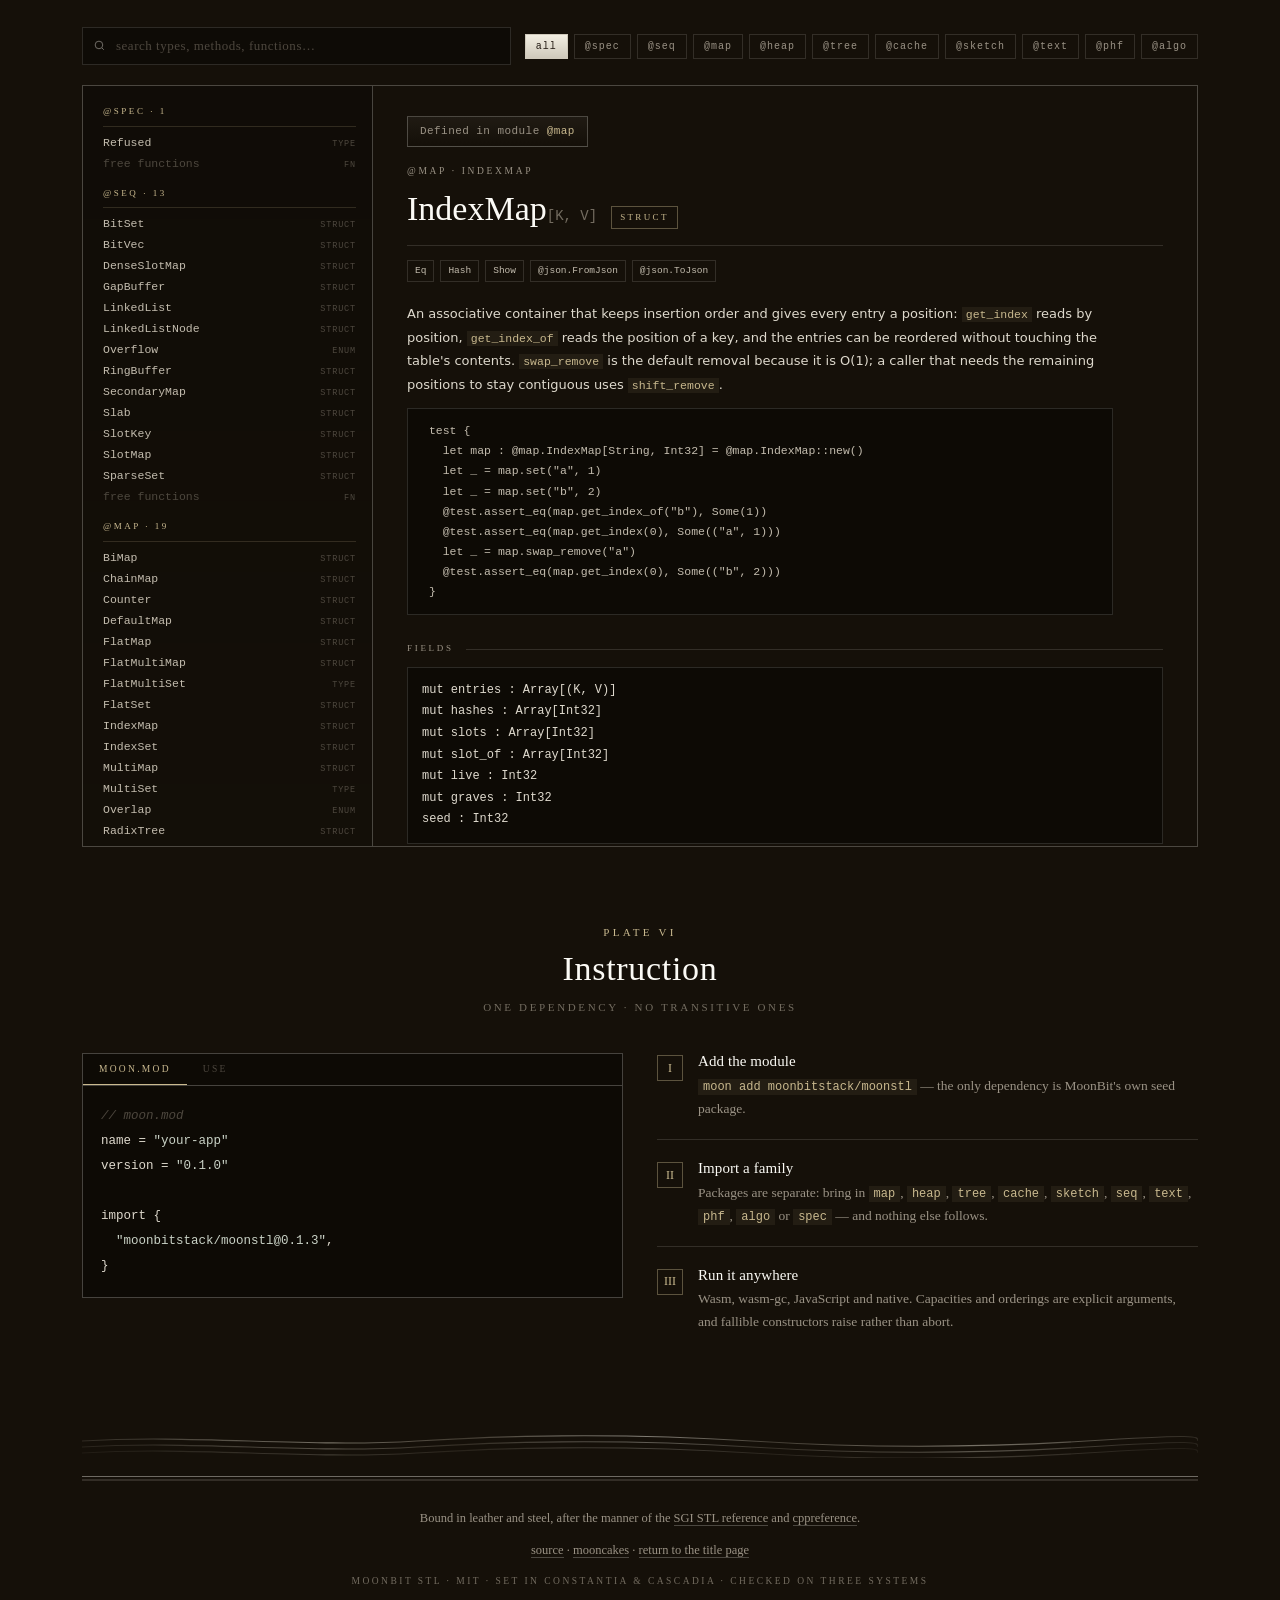
==== commit e63efb51: "docs(moonstl): say what every public item is for, and print it on the reference. 665 of the 1132 pub" ====
--- a/site/index.html
+++ b/site/index.html
@@ -379,6 +379,16 @@
 .apidoc td.mn{font-family:var(--mono);color:var(--champagne);white-space:nowrap}
 .apidoc td.sig{font-family:var(--mono);font-size:11.5px;color:var(--plat-3);word-break:break-word}
 .apidoc .note{color:var(--plat-4);font-family:var(--serif);font-size:13px;font-style:italic}
+/* the prose a declaration carries, lifted from its /// block */
+.prose{margin:20px 0 4px;max-width:74ch}
+.prose p{margin:0 0 10px;color:var(--plat-2);font-size:13px;line-height:1.78}
+.prose p:last-child{margin-bottom:0}
+.prose code,.mdoc code{font-family:var(--mono);font-size:11.5px;color:var(--champagne);background:rgba(201,185,143,.08);padding:1px 4px}
+.prose pre,.docpre{margin:12px 0;padding:12px 14px;background:rgba(0,0,0,.34);border:1px solid var(--line);font-family:var(--mono);font-size:11.5px;line-height:1.75;color:var(--plat-3);overflow:auto;white-space:pre}
+.mdoc{margin-top:6px;color:var(--plat-4);font-size:12px;line-height:1.7;font-family:var(--sans)}
+.mdoc code{font-size:11px}
+.apidoc tr.derived td.mn{color:var(--plat-5)}
+.apidoc tr.derived .mdoc{color:var(--plat-5)}
 /* ══════════════════════ install ══════════════════════ */
 .inst{display:grid;grid-template-columns:1fr 1fr;gap:34px;align-items:start}
 .codecard{border:1px solid var(--line-2);background:rgba(0,0,0,.34)}
@@ -1403,8 +1413,39 @@
 
 function methodSig(m) { return m.sig.replace(/^fn/, "").trim(); }
 
+/* The reference prints the /// block the declaration carries: paragraphs, the
+   `code` spans inside them, and the fenced example if there is one. */
+function inlineMd(text) {
+  return esc(text)
+    .replace(/`([^`]+)`/g, "<code>$1</code>")
+    .replace(/\*\*([^*]+)\*\*/g, "<b>$1</b>");
+}
+
+function docHtml(text) {
+  if (!text) return "";
+  let out = "";
+  for (const raw of text.split(/\n{2,}/)) {
+    const block = raw.trim();
+    if (!block) continue;
+    if (block.startsWith("```")) {
+      const lines = block.split("\n");
+      const body = lines.slice(1, lines[lines.length - 1].trim().startsWith("```") ? -1 : undefined).join("\n");
+      out += `<pre class="docpre">${esc(body)}</pre>`;
+    } else {
+      out += `<p>${inlineMd(block).replace(/\n/g, " ")}</p>`;
+    }
+  }
+  return out ? `<div class="prose">${out}</div>` : "";
+}
+
+function methodRow(m) {
+  const doc = m.doc ? `<div class="mdoc">${inlineMd(m.doc)}</div>` : "";
+  return `<tr${m.derived ? ' class="derived"' : ""}><td class="mn">${esc(m.name)}</td>` +
+    `<td class="sig">${esc(methodSig(m))}${doc}</td></tr>`;
+}
+
 function renderType(p, t) {
-  const kindTag = t.kind === "struct" ? "struct" : t.kind === "enum" ? "enum" : "type";
+  const kindTag = t.kind === "error" ? "error" : t.kind === "enum" ? "enum" : t.kind === "struct" ? "struct" : "type";
   const params = t.params ? `<span class="params">[${esc(t.params)}]</span>` : "";
   let html = `<div class="hdr-banner">Defined in module <b>@${p.package}</b></div>
     <div class="path">@${p.package} · ${esc(t.name)}</div>
@@ -1412,15 +1453,14 @@
   if (t.impls && t.impls.length)
     html += `<div class="impls">${t.impls.map(i => `<span class="i">${esc(i)}</span>`).join("")}</div>`;
 
-  let doc = "";
+  let doc = docHtml(t.doc);
   if (t.fields && t.fields.length) doc += `<h5>Fields</h5><pre>${esc(t.fields.join("\n"))}</pre>`;
   if (t.variants && t.variants.length) doc += `<h5>Variants</h5><pre>${esc(t.variants.join("\n"))}</pre>`;
   if (t.alias) doc += `<h5>Definition</h5><pre>type ${esc(t.name)} = ${esc(t.alias)}</pre>`;
   if (t.members && t.members.length) {
-    const rows = t.members.map(m =>
-      `<tr><td class="mn">${esc(m.name)}</td><td class="sig">${esc(methodSig(m))}</td></tr>`).join("");
+    const rows = t.members.map(methodRow).join("");
     doc += `<h5>Methods · ${t.members.length}</h5>
-      <table><thead><tr><th>Method</th><th>Signature</th></tr></thead><tbody>${rows}</tbody></table>`;
+      <table><thead><tr><th>Method</th><th>Signature and what it does</th></tr></thead><tbody>${rows}</tbody></table>`;
   }
   if (!doc) doc = `<p class="note" style="margin-top:22px">No public members are exposed by name.</p>`;
   const sibs = (p.types || []).filter(x => x.name !== t.name).slice(0, 10);
@@ -1432,19 +1472,21 @@
 }
 
 function renderFree(p, filter) {
-  const f = p.free_fns.filter(x => !filter || (x.name + " " + x.sig).toLowerCase().includes(filter));
-  const l = p.lets.filter(x => !filter || x.name.toLowerCase().includes(filter));
+  const f = p.free_fns.filter(x => !filter || (x.name + " " + x.sig + " " + (x.doc || "")).toLowerCase().includes(filter));
+  const l = p.lets.filter(x => !filter || (x.name + " " + (x.doc || "")).toLowerCase().includes(filter));
   let html = `<div class="path">@${p.package}</div>
     <div class="awrap"><div class="apitype">Free functions</div><div class="apikind">package</div></div>`;
   let doc = "";
   if (f.length) {
-    doc += `<h5>Functions · ${f.length}</h5><table><thead><tr><th>Function</th><th>Signature</th></tr></thead><tbody>` +
-      f.map(x => `<tr><td class="mn">${esc(x.name)}</td><td class="sig">${esc(x.sig.replace(/^fn/, ""))}</td></tr>`).join("") +
+    doc += `<h5>Functions · ${f.length}</h5><table><thead><tr><th>Function</th><th>Signature and what it does</th></tr></thead><tbody>` +
+      f.map(x => `<tr><td class="mn">${esc(x.name)}</td><td class="sig">${esc(x.sig.replace(/^fn/, ""))}` +
+        (x.doc ? `<div class="mdoc">${inlineMd(x.doc)}</div>` : "") + `</td></tr>`).join("") +
       `</tbody></table>`;
   }
   if (l.length) {
-    doc += `<h5>Constants · ${l.length}</h5><table><thead><tr><th>Name</th><th>Type</th></tr></thead><tbody>` +
-      l.map(x => `<tr><td class="mn">${esc(x.name)}</td><td class="sig">${esc(x.type)}</td></tr>`).join("") +
+    doc += `<h5>Constants · ${l.length}</h5><table><thead><tr><th>Name</th><th>Type and what it is</th></tr></thead><tbody>` +
+      l.map(x => `<tr><td class="mn">${esc(x.name)}</td><td class="sig">${esc(x.type)}` +
+        (x.doc ? `<div class="mdoc">${inlineMd(x.doc)}</div>` : "") + `</td></tr>`).join("") +
       `</tbody></table>`;
   }
   if (!doc) doc = `<p class="note" style="margin-top:22px">Nothing in this package matches.</p>`;
@@ -1465,6 +1507,7 @@
 function typeMatches(p, t, q) {
   if (!q) return true;
   if (t.name.toLowerCase().includes(q)) return true;
+  if ((t.doc || "").toLowerCase().includes(q)) return true;
   return (t.members || []).some(m => m.name.toLowerCase().includes(q));
 }
 
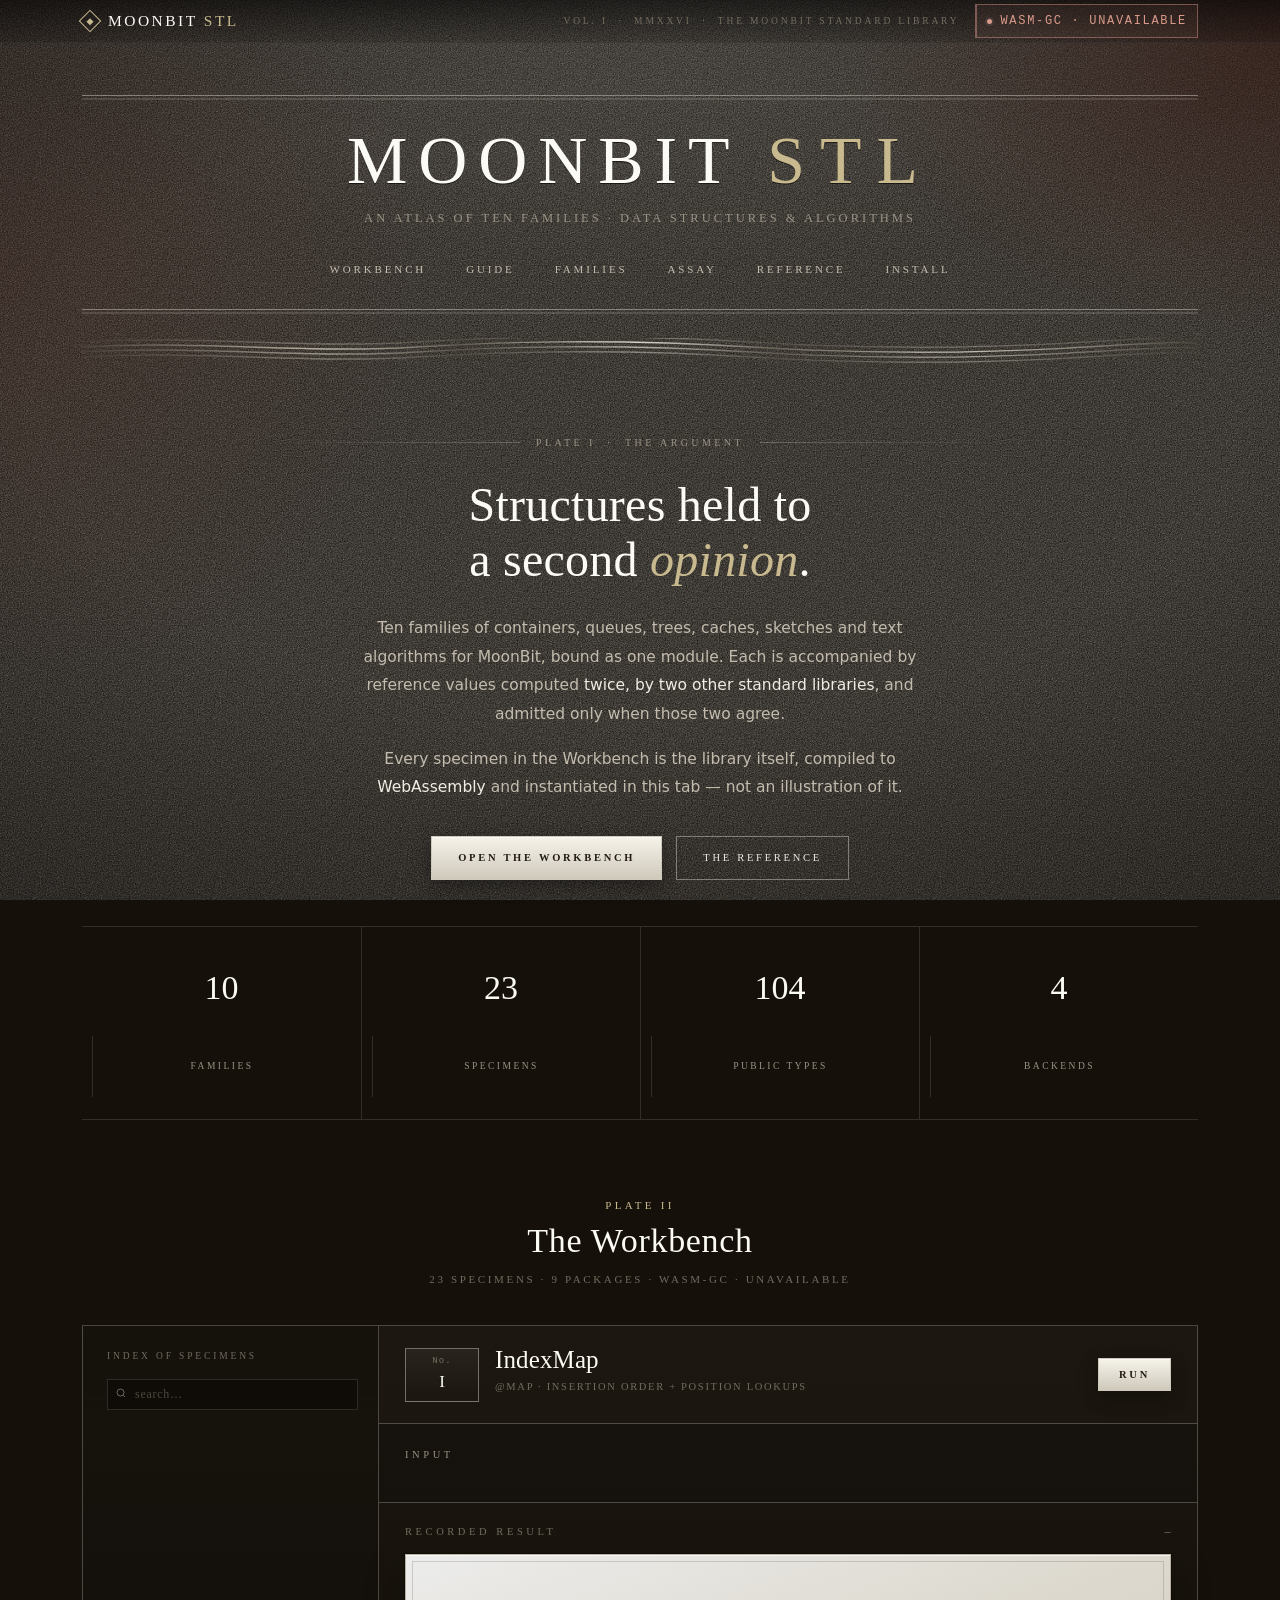
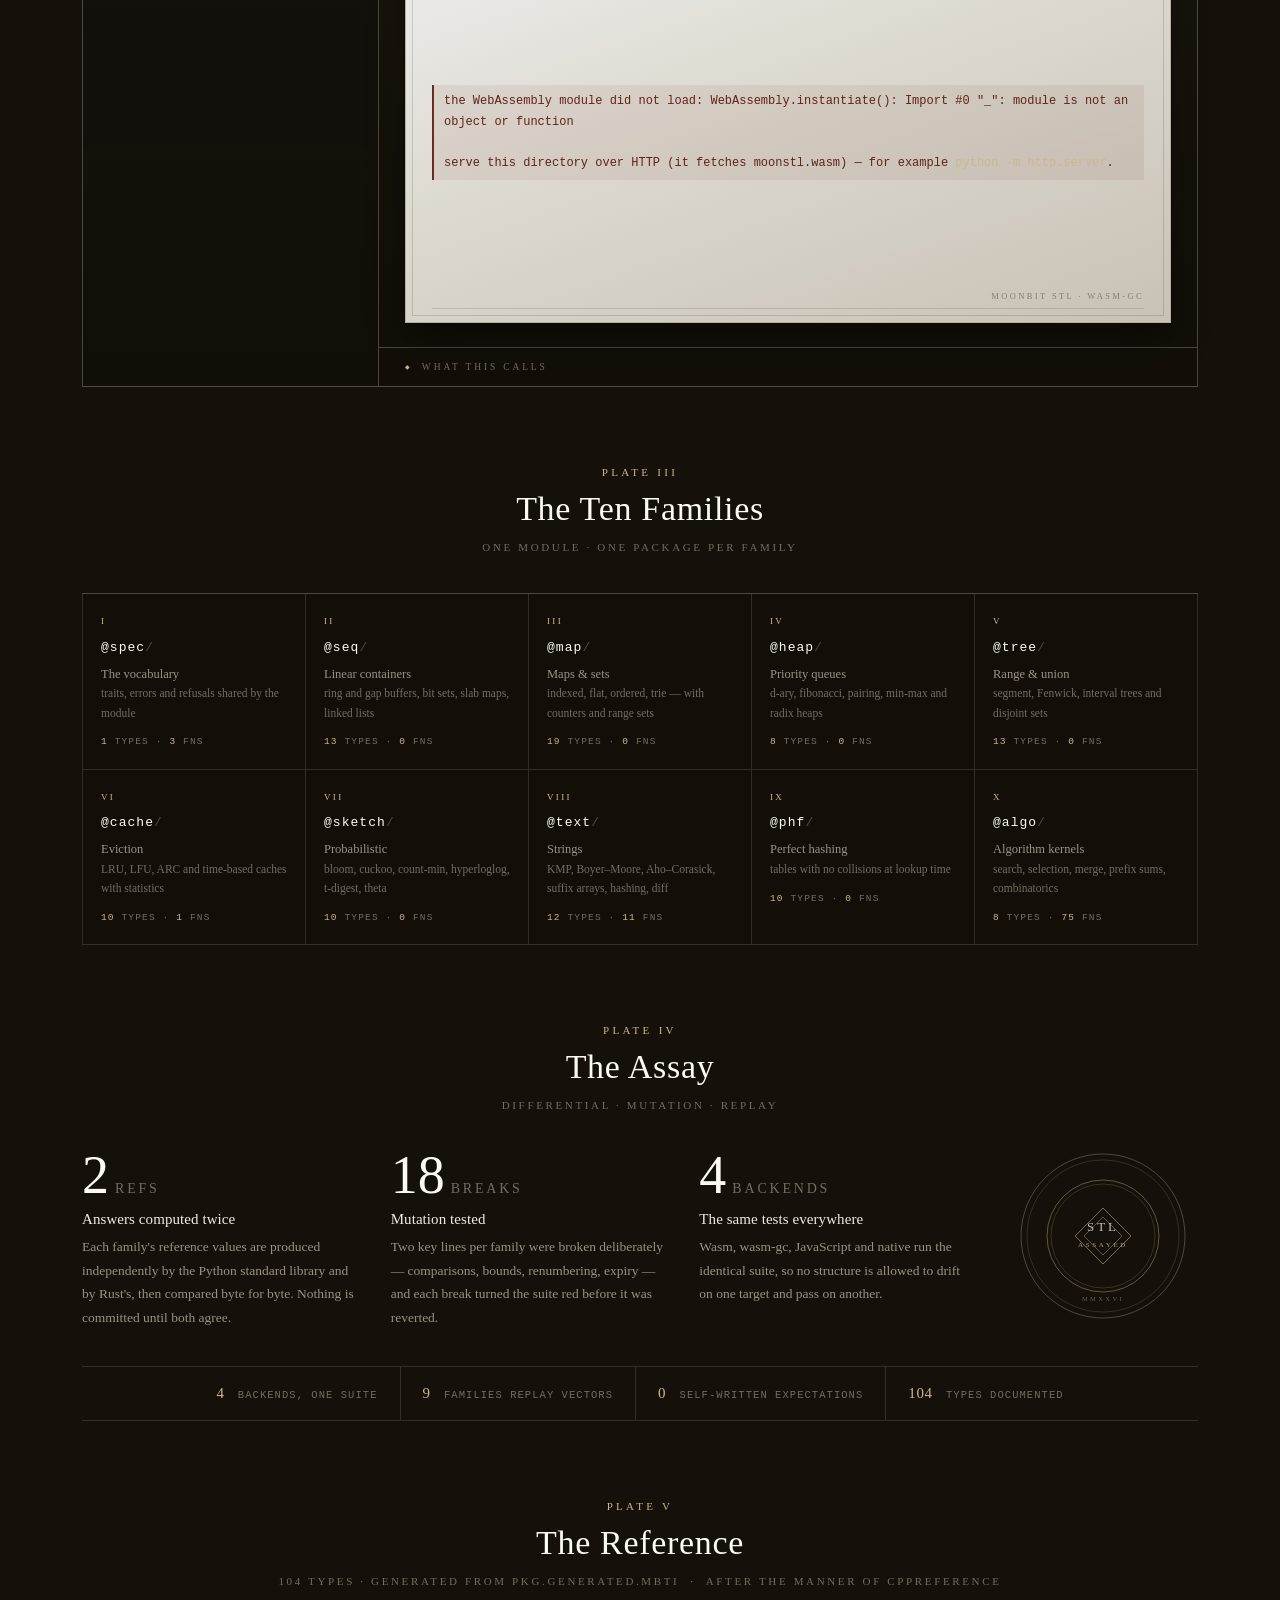
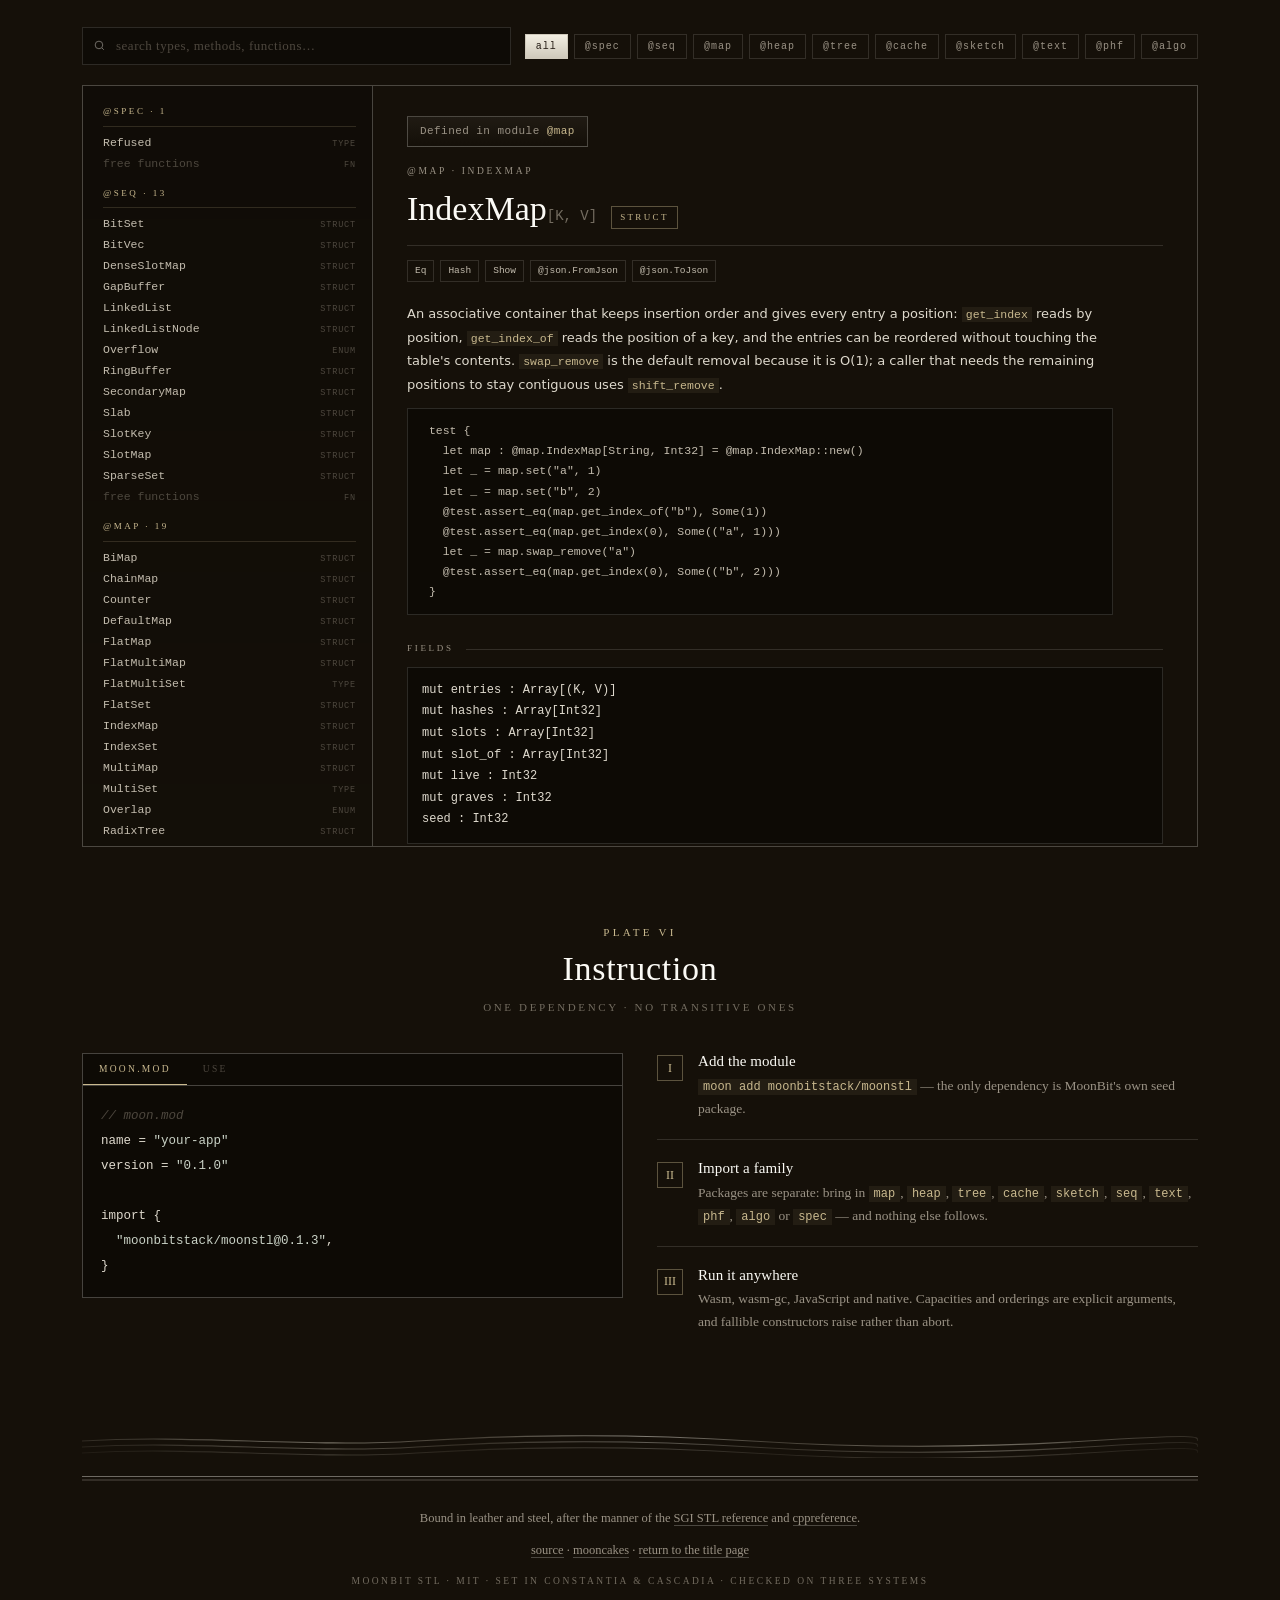
==== commit 01bfa898: "site(moonstl): the guide, written once and generated into the atlas. The five pieces were four: a ti" ====
--- a/site/index.html
+++ b/site/index.html
@@ -6,460 +6,7 @@
 <link rel="icon" href="data:image/svg+xml,%3Csvg xmlns='http://www.w3.org/2000/svg' viewBox='0 0 32 32'%3E%3Crect width='32' height='32' fill='%23151009'/%3E%3Crect x='8' y='8' width='16' height='16' fill='none' stroke='%23e9e6df' stroke-width='1'/%3E%3Cpath d='M16 10l4 6-4 6-4-6z' fill='%23c9b98f'/%3E%3C/svg%3E">
 <title>MoonBit STL — an atlas of data structures and algorithms</title>
 <meta name="description" content="Ten families of data structures and algorithms for MoonBit, bound as one module. Every specimen on this page is the library itself, compiled to WebAssembly and run in the browser.">
-<style>
-/* ══════════════════════ tokens ══════════════════════ */
-:root{
-  /* leather */
-  --hide:#151009; --hide-2:#1b1410; --hide-3:#221a14; --hide-4:#2b211a;
-  --oxblood:#4a241c; --oxblood-2:#7a3a2c;
-  /* platinum & white gold */
-  --plat-0:#fbfaf5; --plat-1:#efece3; --plat-2:#ded9cd; --plat-3:#c3bcae;
-  --plat-4:#9a9285; --plat-5:#736c60; --plat-6:#4d473e;
-  /* ink on the plate */
-  --ink:#241b14; --ink-2:#4b4034; --ink-3:#7c7060;
-  --champagne:#c9b98f;
-  --line:rgba(233,230,223,.14); --line-2:rgba(233,230,223,.26); --line-3:rgba(233,230,223,.42);
-  --serif:"Constantia","Iowan Old Style","Palatino Linotype","Book Antiqua",Palatino,"Songti SC",Georgia,serif;
-  --sans:ui-sans-serif,system-ui,-apple-system,"Segoe UI","PingFang SC","Microsoft YaHei",sans-serif;
-  --mono:ui-monospace,"SF Mono","Cascadia Mono",Menlo,Consolas,"Liberation Mono",monospace;
-  --max:1180px;
-}
-*,*::before,*::after{box-sizing:border-box}
-html{scroll-behavior:smooth;scrollbar-width:thin;scrollbar-color:#5d5346 #151009}
-body{
-  margin:0;color:var(--plat-1);font-family:var(--sans);font-size:15px;line-height:1.72;
-  -webkit-font-smoothing:antialiased;
-  background-color:var(--hide);
-  background-image:
-    radial-gradient(1100px 620px at 50% -12%,rgba(233,230,223,.10),transparent 62%),
-    radial-gradient(760px 520px at 100% 4%,rgba(74,36,28,.55),transparent 58%),
-    radial-gradient(700px 700px at 0% 30%,rgba(74,36,28,.28),transparent 62%),
-    url("data:image/svg+xml,%3Csvg xmlns='http://www.w3.org/2000/svg' width='180' height='180'%3E%3Cfilter id='n'%3E%3CfeTurbulence type='fractalNoise' baseFrequency='0.82' numOctaves='4' stitchTiles='stitch'/%3E%3CfeColorMatrix type='saturate' values='0'/%3E%3C/filter%3E%3Crect width='180' height='180' filter='url(%23n)' opacity='0.5'/%3E%3C/svg%3E");
-  background-attachment:fixed;
-}
-body::after{
-  content:"";position:fixed;inset:0;pointer-events:none;z-index:0;
-  background:radial-gradient(120% 90% at 50% 45%,transparent 40%,rgba(0,0,0,.5) 100%);
-}
-/* ══════════════════════ selection ══════════════════════ */
-/* The page is an instrument, not a document: dragging should move, not smear
-   a highlight across headings and plates. Code stays selectable, and so does
-   the recorded result — those are things a reader copies out. */
-body{-webkit-user-select:none;user-select:none;-webkit-touch-callout:none}
-pre,code,kbd,samp,
-.apidoc table,
-.calls pre,
-.codecard pre,
-.sheet .sheet-body,
-.sheet .sheet-body *,
-input,textarea{
-  -webkit-user-select:text;user-select:text;-webkit-touch-callout:default;
-}
-input,textarea{cursor:text}
-a{-webkit-touch-callout:default}
-/* ══════════════════════ scrollbars ══════════════════════ */
-::-webkit-scrollbar{width:11px;height:11px}
-::-webkit-scrollbar-track{background:#120d08}
-::-webkit-scrollbar-thumb{background:linear-gradient(180deg,#6c6152,#3b332a);border:2px solid #120d08;border-radius:0}
-::-webkit-scrollbar-thumb:hover{background:linear-gradient(180deg,#d8d2c4,#8c8477)}
-::-webkit-scrollbar-corner{background:#120d08}
-.idx::-webkit-scrollbar,.tlist::-webkit-scrollbar{width:8px}
-.idx::-webkit-scrollbar-thumb,.tlist::-webkit-scrollbar-thumb{background:#4a4136;border-color:var(--hide-2)}
-.idx::-webkit-scrollbar-thumb:hover,.tlist::-webkit-scrollbar-thumb:hover{background:#bdb4a4}
-/* ══════════════════════ type ══════════════════════ */
-h1,h2,h3,h4{font-family:var(--serif);font-weight:400;margin:0;line-height:1.12;letter-spacing:.005em}
-p{margin:0}
-a{color:inherit;text-decoration:none}
-code,kbd,pre,samp{font-family:var(--mono);font-variant-ligatures:none}
-.cap{font-family:var(--serif);font-size:10.5px;letter-spacing:.34em;text-transform:uppercase;color:var(--plat-4)}
-.num{font-family:var(--serif);font-size:11px;letter-spacing:.3em;color:var(--champagne)}
-::selection{background:rgba(201,185,143,.32);color:#fff}
-.wrap{max-width:var(--max);margin:0 auto;padding:0 32px;position:relative;z-index:1}
-.rule2{height:5px;border-top:1px solid var(--line-3);border-bottom:1px solid var(--line);position:relative}
-.rule2::before{content:"";position:absolute;left:0;right:0;top:2px;height:1px;background:var(--line)}
-/* ══════════════════════ running head ══════════════════════ */
-.strip{background:linear-gradient(180deg,rgba(0,0,0,.55),rgba(0,0,0,.15));border-bottom:1px solid var(--line)}
-.strip-in{display:flex;align-items:center;gap:18px;height:42px}
-.brand{display:flex;align-items:center;gap:10px;white-space:nowrap}
-.brand .mark{
-  width:16px;height:16px;border:1px solid var(--champagne);transform:rotate(45deg);
-  display:grid;place-items:center;flex-shrink:0;
-}
-.brand .mark i{width:5px;height:5px;background:var(--champagne);display:block}
-.brand b{font-family:var(--serif);font-weight:400;font-size:15.5px;letter-spacing:.16em;text-transform:uppercase;color:var(--plat-0)}
-.brand b em{font-style:normal;color:var(--champagne)}
-.strip-right{margin-left:auto;display:flex;align-items:center;gap:16px;min-width:0}
-.strip .edition{
-  font-family:var(--serif);font-size:9.5px;letter-spacing:.3em;text-transform:uppercase;color:var(--plat-5);
-  white-space:nowrap;overflow:hidden;text-overflow:ellipsis;
-}
-.modpill{
-  display:inline-flex;align-items:center;gap:8px;flex-shrink:0;
-  font-family:var(--mono);font-size:9.5px;letter-spacing:.14em;text-transform:uppercase;
-  color:var(--plat-4);border:1px solid var(--line);padding:3px 9px;
-  background:linear-gradient(180deg,rgba(233,230,223,.05),transparent);
-}
-.modpill .dot{width:5px;height:5px;border-radius:50%;background:var(--plat-5);box-shadow:0 0 0 2px rgba(233,230,223,.08)}
-.modpill.live{color:var(--champagne);border-color:rgba(201,185,143,.45)}
-.modpill.live .dot{background:var(--champagne);box-shadow:0 0 0 2px rgba(201,185,143,.16)}
-.modpill.err{color:#d99a8a;border-color:rgba(217,154,138,.45)}
-.modpill.err .dot{background:#d99a8a}
-/* ══════════════════════ masthead ══════════════════════ */
-.masthead{text-align:center;padding:52px 0 26px}
-.wordmark{
-  font-size:clamp(38px,5.8vw,68px);letter-spacing:.16em;text-transform:uppercase;
-  color:var(--plat-0);text-shadow:0 1px 0 rgba(0,0,0,.6),0 0 40px rgba(233,230,223,.10);
-  margin:22px 0 10px;
-}
-.wordmark span{color:var(--champagne);letter-spacing:.22em}
-.subtitle{font-family:var(--serif);font-size:12.5px;letter-spacing:.24em;text-transform:uppercase;color:var(--plat-4)}
-.masthead nav{display:flex;justify-content:center;flex-wrap:wrap;margin-top:22px}
-.masthead nav a{
-  font-family:var(--serif);font-size:11px;letter-spacing:.26em;text-transform:uppercase;color:var(--plat-3);
-  padding:8px 20px;position:relative;transition:color .2s;
-}
-.masthead nav a+a::before{content:"·";position:absolute;left:-3px;top:8px;color:var(--plat-6)}
-.masthead nav a:hover{color:var(--champagne)}
-/* damascus band */
-.damask{height:26px;margin:24px 0 0;overflow:hidden;opacity:.85}
-.damask svg{width:100%;height:100%;display:block}
-/* ══════════════════════ plate label ══════════════════════ */
-.plate-label{display:flex;align-items:center;gap:16px;margin-bottom:26px}
-.plate-label .ln{flex:1;height:1px;background:linear-gradient(90deg,var(--line-2),transparent)}
-.plate-label .ln.l{background:linear-gradient(270deg,var(--line-2),transparent)}
-.plate-label .txt{font-family:var(--serif);font-size:10px;letter-spacing:.34em;text-transform:uppercase;color:var(--plat-4);white-space:nowrap}
-/* ══════════════════════ hero ══════════════════════ */
-.hero{padding:44px 0 0}
-.hero .center{max-width:760px;margin:0 auto;text-align:center}
-.hero h2{font-size:clamp(30px,3.9vw,48px);line-height:1.16;color:var(--plat-0);margin-bottom:26px}
-.hero h2 em{font-style:italic;color:var(--champagne)}
-.hero .lede{color:var(--plat-3);font-size:15.5px;line-height:1.85;max-width:60ch;margin:0 auto}
-.hero .lede b{color:var(--plat-1);font-weight:500}
-.hero .cta{display:flex;justify-content:center;gap:14px;flex-wrap:wrap;margin:34px 0 0}
-.btn{
-  display:inline-flex;align-items:center;gap:10px;cursor:pointer;
-  font-family:var(--serif);font-size:10.5px;letter-spacing:.26em;text-transform:uppercase;
-  color:var(--plat-1);border:1px solid var(--line-3);padding:12px 26px;background:transparent;
-  transition:.2s ease;
-}
-.btn:hover{border-color:var(--champagne);color:var(--plat-0);box-shadow:inset 0 0 0 1px rgba(201,185,143,.18)}
-.btn.solid{
-  background:linear-gradient(180deg,#f6f3ea,#cfc9bb);
-  color:#241b14;border-color:#cfc9bb;font-weight:600;
-  box-shadow:0 1px 0 rgba(255,255,255,.5) inset,0 6px 18px rgba(0,0,0,.35);
-}
-.btn.solid:hover{background:linear-gradient(180deg,#fffdf6,#ded8c9);color:#1a120c}
-/* stat strip */
-.stats{display:grid;grid-template-columns:repeat(4,1fr);border-top:1px solid var(--line);border-bottom:1px solid var(--line);margin:46px 0 0}
-.stats div{padding:22px 10px;text-align:center;border-left:1px solid var(--line)}
-.stats div:first-child{border-left:0}
-.stats .n{font-family:var(--serif);font-size:34px;line-height:1;color:var(--plat-0)}
-.stats .k{margin-top:9px;font-family:var(--serif);font-size:9.5px;letter-spacing:.26em;text-transform:uppercase;color:var(--plat-4)}
-/* ══════════════════════ sections ══════════════════════ */
-section.band{padding:76px 0 0}
-section.band:last-of-type{padding-bottom:20px}
-.shead{text-align:center;margin-bottom:36px}
-.shead h3{font-size:clamp(24px,2.8vw,34px);color:var(--plat-0);margin:8px 0 10px;letter-spacing:.02em}
-.shead .sub{color:var(--plat-5);font-family:var(--serif);font-size:11px;letter-spacing:.24em;text-transform:uppercase}
-/* ══════════════════════ workbench ══════════════════════ */
-.bench{display:grid;grid-template-columns:296px 1fr;border:1px solid var(--line-2);background:linear-gradient(180deg,rgba(233,230,223,.035),rgba(0,0,0,.12))}
-.idx{
-  height:660px;max-height:calc(100vh - 150px);overflow:auto;
-  border-right:1px solid var(--line-2);padding:22px 20px 22px 24px;
-  background:linear-gradient(180deg,rgba(0,0,0,.22),rgba(0,0,0,.05));
-}
-.idx .head{font-family:var(--serif);font-size:9.5px;letter-spacing:.3em;text-transform:uppercase;color:var(--plat-5);margin-bottom:14px}
-.idxsearch{position:relative;margin-bottom:16px}
-.idxsearch input{
-  width:100%;background:rgba(0,0,0,.28);border:1px solid var(--line);color:var(--plat-1);
-  font-family:var(--serif);font-size:12px;letter-spacing:.06em;padding:7px 9px 7px 27px;outline:none;
-}
-.idxsearch input:focus{border-color:var(--line-3)}
-.idxsearch input::placeholder{color:var(--plat-6)}
-.idxsearch svg{position:absolute;left:8px;top:8px;opacity:.5}
-.grp{margin-bottom:14px}
-.grp .gh{
-  display:flex;align-items:center;gap:8px;font-family:var(--serif);font-size:9px;letter-spacing:.28em;
-  text-transform:uppercase;color:var(--champagne);margin-bottom:5px;padding-bottom:4px;
-  border-bottom:1px solid rgba(201,185,143,.18);
-}
-.grp .gh span:last-child{margin-left:auto;color:var(--plat-6)}
-.it{
-  display:flex;align-items:baseline;gap:7px;width:100%;text-align:left;background:none;border:0;
-  padding:4px 0;cursor:pointer;color:var(--plat-3);font-family:var(--serif);font-size:13px;transition:.15s;
-}
-.it .n{font-family:var(--mono);font-size:9px;color:var(--plat-5);width:17px;flex-shrink:0}
-.it .t{white-space:nowrap;overflow:hidden;text-overflow:ellipsis}
-.it .lead{flex:1;border-bottom:1px dotted rgba(233,230,223,.22);margin:0 0 4px;min-width:8px}
-.it:hover{color:var(--plat-0)}
-.it.on{color:var(--plat-0)}
-.it.on .n{color:var(--champagne)}
-.it.on .lead{border-bottom-color:rgba(201,185,143,.5)}
-.idx .none{color:var(--plat-6);font-family:var(--serif);font-size:12px;font-style:italic}
-.stage{display:flex;flex-direction:column;min-height:520px;min-width:0}
-.stage-hd{display:flex;align-items:center;gap:16px;padding:20px 26px;border-bottom:1px solid var(--line-2)}
-.cartouche{border:1px solid var(--line-3);padding:5px 10px;text-align:center;min-width:74px;background:linear-gradient(180deg,rgba(233,230,223,.06),transparent)}
-.cartouche .a{font-family:var(--mono);font-size:9px;letter-spacing:.12em;color:var(--plat-5);display:block}
-.cartouche .b{font-family:var(--serif);font-size:17px;color:var(--plat-0);line-height:1.1}
-.stage-hd h4{font-size:25px;color:var(--plat-0)}
-.stage-hd .sub{font-family:var(--serif);font-size:10.5px;letter-spacing:.16em;text-transform:uppercase;color:var(--plat-5);margin-top:4px}
-.stage-hd .btn{margin-left:auto;padding:10px 20px}
-.cx{margin-top:7px;font-family:var(--mono);font-size:10px;letter-spacing:.06em;color:var(--plat-4)}
-.cx b{color:var(--champagne);font-weight:400;letter-spacing:.16em;text-transform:uppercase;font-size:9px}
-.stage-in{padding:22px 26px 24px;border-bottom:1px solid var(--line-2);background:rgba(0,0,0,.16)}
-.stage-in .cap{margin-bottom:14px;display:block}
-.sheet-wrap{padding:20px 26px 24px;flex:1;display:flex;flex-direction:column;min-height:0}
-.sheet-head{display:flex;align-items:baseline;gap:12px;margin-bottom:12px}
-.sheet-head .cap{margin:0;color:var(--plat-5)}
-.sheet-meta{margin-left:auto;font-family:var(--mono);font-size:10px;letter-spacing:.06em;color:var(--plat-5)}
-.sheet-meta b{color:var(--champagne);font-weight:400}
-/* the engraved platinum plate */
-.sheet{
-  flex:1;min-height:150px;position:relative;overflow:auto;padding:26px 26px 38px;
-  display:flex;flex-direction:column;justify-content:center;
-  background:linear-gradient(160deg,rgba(255,255,255,.92),rgba(238,234,224,.92) 42%,rgba(210,204,192,.95));
-  color:var(--ink);border:1px solid #b9b1a2;
-  box-shadow:0 1px 0 rgba(255,255,255,.7) inset,0 0 0 1px rgba(0,0,0,.28),0 16px 34px rgba(0,0,0,.38);
-}
-.sheet::before{content:"";position:absolute;inset:6px;border:1px solid rgba(36,27,20,.16);pointer-events:none}
-.sheet::after{content:"";position:absolute;left:26px;right:26px;bottom:13px;height:1px;background:rgba(36,27,20,.14)}
-.sheet .stamp{position:absolute;right:26px;bottom:18px;font-family:var(--serif);font-size:8.5px;letter-spacing:.28em;text-transform:uppercase;color:rgba(36,27,20,.42)}
-.sheet .sheet-body{position:relative}
-/* ink on platinum */
-.sheet .seq{display:flex;flex-wrap:wrap;gap:6px;align-items:center}
-.sheet .node{
-  min-width:34px;height:34px;padding:0 9px;display:inline-flex;align-items:center;justify-content:center;
-  border:1px solid rgba(36,27,20,.35);background:rgba(255,255,255,.55);
-  font-family:var(--mono);font-size:13px;color:var(--ink);
-}
-.sheet .node.hi{border-color:#6d2b1f;background:rgba(109,43,31,.10);color:#5f2419}
-.sheet .kv{display:flex;flex-direction:column;gap:4px}
-.sheet .kv .row{display:flex;align-items:center;gap:11px;font-family:var(--mono);font-size:12.5px;color:var(--ink)}
-.sheet .kv .badge{width:22px;height:22px;display:grid;place-items:center;border:1px solid rgba(36,27,20,.35);font-size:10px;color:#5f2419;flex-shrink:0}
-.sheet .kv .muted{margin-left:auto;color:var(--ink-3);font-size:11px}
-.sheet .chips{display:flex;flex-wrap:wrap;gap:6px;align-items:center}
-.sheet .chip{
-  display:inline-flex;align-items:center;gap:7px;border:1px solid rgba(36,27,20,.32);
-  background:rgba(255,255,255,.5);padding:3px 8px;font-family:var(--mono);font-size:12px;color:var(--ink-2);
-}
-.sheet .chip .ix{color:var(--ink-3);font-size:9.5px}
-.sheet .chip .x{color:var(--ink-3);cursor:pointer;font-size:13px;line-height:1}
-.sheet .chip .x:hover{color:#6d2b1f}
-.sheet .chip.hi{border-color:#6d2b1f;background:rgba(109,43,31,.10);color:#5f2419}
-.sheet .chip.str{padding:4px 9px}
-.sheet .metric{display:flex;gap:44px;flex-wrap:wrap}
-.sheet .metric .lab2{font-family:var(--serif);font-size:9px;letter-spacing:.24em;text-transform:uppercase;color:var(--ink-3);margin-bottom:7px}
-.sheet .metric .val{font-family:var(--serif);font-size:40px;line-height:1;color:var(--ink)}
-.sheet .metric .val small{font-size:19px}
-.sheet .bars2{display:flex;align-items:flex-end;gap:7px;height:118px}
-.sheet .bars2 .bar{flex:1;min-height:3px;position:relative;background:linear-gradient(180deg,#4a3d31,#a89c8b);animation:grow .6s cubic-bezier(.2,.9,.2,1) both}
-.sheet .bars2 .bar .v{position:absolute;bottom:calc(100% + 4px);left:50%;transform:translateX(-50%);font-family:var(--mono);font-size:10px;color:var(--ink-2)}
-@keyframes grow{from{transform:scaleY(0);opacity:.25}to{transform:scaleY(1);opacity:1}}
-.sheet .groups{display:flex;flex-wrap:wrap;gap:10px}
-.sheet .groups .g{display:flex;gap:4px;border:1px solid rgba(36,27,20,.3);padding:6px;background:rgba(255,255,255,.4)}
-.sheet .groups .g b{font-family:var(--mono);font-size:12px;font-weight:400;color:var(--ink);padding:1px 4px}
-.sheet .textvis{font-family:var(--mono);font-size:18px;letter-spacing:.16em;line-height:2;word-break:break-all;color:var(--ink-2)}
-.sheet .textvis .hit{color:var(--plat-0);background:#4a3d31;padding:2px 3px}
-.sheet .oplist{display:flex;flex-direction:column;gap:3px;font-family:var(--mono);font-size:12px}
-.sheet .oplist .op{display:flex;gap:16px;border-bottom:1px dotted rgba(36,27,20,.2);padding:3px 0}
-.sheet .oplist .op .t{color:#5f2419;min-width:76px;letter-spacing:.1em}
-.sheet .oplist .op .r{color:var(--ink-2)}
-.sheet .bits{display:grid;grid-template-columns:repeat(auto-fill,minmax(18px,1fr));gap:4px;max-width:680px}
-.sheet .bits .b{aspect-ratio:1;border:1px solid rgba(36,27,20,.22);background:rgba(255,255,255,.35)}
-.sheet .bits .b.on{background:#4a3d31;border-color:#4a3d31}
-.sheet .note{margin-top:13px;font-family:var(--mono);font-size:10.5px;color:var(--ink-3);line-height:1.8}
-.sheet .note b{color:var(--ink-2);font-weight:400}
-.sheet .err{border-left:2px solid #6d2b1f;padding:6px 10px;color:#5f2419;font-family:var(--mono);font-size:12px;background:rgba(109,43,31,.08)}
-.sheet .out-empty{color:var(--ink-3);font-family:var(--serif);font-size:12px;font-style:italic}
-/* calls */
-.calls{border-top:1px solid var(--line-2);padding:0 26px}
-.calls summary{list-style:none;cursor:pointer;padding:11px 0;font-family:var(--serif);font-size:9.5px;letter-spacing:.3em;text-transform:uppercase;color:var(--plat-5);display:flex;align-items:center;gap:9px}
-.calls summary::-webkit-details-marker{display:none}
-.calls summary::before{content:"◆";font-size:6px;color:var(--champagne);transition:transform .2s}
-.calls[open] summary::before{transform:rotate(90deg)}
-.calls pre{margin:0 0 16px;font-size:12px;line-height:1.95;color:var(--plat-2);overflow:auto;white-space:pre}
-.calls pre .c-pkg{color:var(--champagne)}
-.calls pre .c-fn{color:#cfd6d0}
-.calls pre .c-cm{color:var(--plat-6);font-style:italic}
-/* ══════════════════════ controls (on leather) ══════════════════════ */
-.dctl{display:flex;flex-direction:column;gap:16px}
-.chiplist{display:flex;flex-direction:column;gap:12px}
-.fieldrow{display:flex;align-items:center;gap:12px;flex-wrap:wrap}
-.fieldrow label{font-family:var(--serif);font-size:9.5px;letter-spacing:.2em;text-transform:uppercase;color:var(--plat-5);min-width:74px}
-.fieldrow+.fieldrow{margin-top:2px}
-.fieldrow input,.fieldrow textarea{
-  background:rgba(0,0,0,.3);border:1px solid var(--line);color:var(--plat-1);
-  font-family:var(--mono);font-size:12.5px;padding:6px 9px;outline:none;
-}
-.fieldrow input:focus,.fieldrow textarea:focus{border-color:var(--line-3)}
-.fieldrow input[type=number]{width:84px}
-.fieldrow textarea{flex:1;min-width:180px;resize:vertical;line-height:1.55}
-.chips{display:flex;flex-wrap:wrap;gap:6px;align-items:center;min-height:28px}
-.chip{display:inline-flex;align-items:center;gap:8px;height:30px;border:1px solid var(--line-2);background:rgba(233,230,223,.045);padding:0 10px;font-family:var(--mono);font-size:12px;color:var(--plat-2)}
-.chip .ix{color:var(--plat-6);font-size:9.5px}
-.chip .x{color:var(--plat-6);cursor:pointer;font-size:13px;line-height:1;opacity:0;transition:opacity .15s}
-.chip:hover .x{opacity:1}
-.chip .x:hover{color:#d99a8a}
-@media(hover:none){.chip .x{opacity:.55}}
-.chip.str{padding:4px 9px}
-.addrow{display:flex;gap:7px;flex-wrap:wrap;align-items:center}
-.addrow input{flex:1;min-width:120px;max-width:320px;background:rgba(0,0,0,.3);border:1px solid var(--line);color:var(--plat-1);font-family:var(--mono);font-size:12px;padding:6px 9px;outline:none}
-.addrow input:focus{border-color:var(--line-3)}
-.mini{background:transparent;border:1px solid var(--line-2);color:var(--plat-4);cursor:pointer;font-family:var(--serif);font-size:9.5px;letter-spacing:.18em;text-transform:uppercase;padding:5px 10px;white-space:nowrap}
-.mini:hover{color:var(--champagne);border-color:rgba(201,185,143,.45)}
-.mini.ghost{opacity:.8}
-.out-empty{color:var(--plat-6);font-family:var(--serif);font-size:12px;font-style:italic}
-.err{border-left:2px solid #d99a8a;padding:6px 10px;color:#e3b3a6;font-family:var(--mono);font-size:12px;background:rgba(217,154,138,.07)}
-/* ══════════════════════ families ══════════════════════ */
-.fams{display:grid;grid-template-columns:repeat(5,1fr);border-top:1px solid var(--line-2);border-left:1px solid var(--line)}
-.fam{border-right:1px solid var(--line);border-bottom:1px solid var(--line);padding:20px 18px 18px;cursor:pointer;transition:.2s;background:rgba(0,0,0,.06)}
-.fam:hover{background:rgba(233,230,223,.045)}
-.fam .rk{font-family:var(--serif);font-size:9px;letter-spacing:.26em;color:var(--champagne);text-transform:uppercase}
-.fam .nm{font-family:var(--mono);font-size:13px;letter-spacing:.08em;color:var(--plat-0);margin:7px 0 6px}
-.fam .nm span{color:var(--plat-6)}
-.fam .ro{font-family:var(--serif);font-size:12.5px;color:var(--plat-4);line-height:1.55;min-height:40px}
-.fam .ct{margin-top:11px;font-family:var(--mono);font-size:9.5px;letter-spacing:.12em;text-transform:uppercase;color:var(--plat-5)}
-.fam .ct b{color:var(--champagne);font-weight:400}
-/* ══════════════════════ conformance ══════════════════════ */
-.conf{display:grid;grid-template-columns:1fr 1fr 1fr 190px;gap:34px;align-items:start}
-.conf .claim .big{font-family:var(--serif);font-size:54px;line-height:.9;color:var(--plat-0)}
-.conf .claim .big span{font-size:14px;letter-spacing:.2em;color:var(--plat-5);margin-left:6px;text-transform:uppercase}
-.conf .claim h4{font-size:15px;margin:12px 0 7px;color:var(--plat-1)}
-.conf .claim p{font-family:var(--serif);font-size:13.5px;color:var(--plat-4);line-height:1.75}
-.seal{justify-self:center;opacity:.95}
-.conf-foot{margin-top:36px;border-top:1px solid var(--line);border-bottom:1px solid var(--line);display:flex;flex-wrap:wrap;justify-content:center}
-.conf-foot div{padding:14px 22px;font-family:var(--mono);font-size:10.5px;letter-spacing:.1em;color:var(--plat-5);border-left:1px solid var(--line);text-transform:uppercase}
-.conf-foot div:first-child{border-left:0}
-.conf-foot b{font-family:var(--serif);font-size:15px;color:var(--champagne);font-weight:400;letter-spacing:.04em;margin-right:6px}
-/* ══════════════════════ reference ══════════════════════ */
-.refbar{display:flex;gap:14px;align-items:center;flex-wrap:wrap;margin-bottom:20px}
-.refsearch{flex:1;min-width:240px;position:relative}
-.refsearch input{width:100%;background:rgba(0,0,0,.3);border:1px solid var(--line);color:var(--plat-1);font-family:var(--serif);font-size:13px;letter-spacing:.04em;padding:10px 12px 10px 33px;outline:none}
-.refsearch input:focus{border-color:var(--line-3)}
-.refsearch input::placeholder{color:var(--plat-6)}
-.refsearch svg{position:absolute;left:11px;top:12px;opacity:.5}
-.pkgchips{display:flex;gap:6px;flex-wrap:wrap}
-.pkgchip{background:transparent;border:1px solid var(--line);color:var(--plat-4);cursor:pointer;font-family:var(--mono);font-size:10px;letter-spacing:.1em;padding:6px 10px}
-.pkgchip:hover{color:var(--plat-1);border-color:var(--line-2)}
-.pkgchip.on{color:#241b14;background:linear-gradient(180deg,#f2eee2,#cfc9bb);border-color:#cfc9bb}
-.refgrid{display:grid;grid-template-columns:290px 1fr;border:1px solid var(--line-2)}
-.tlist{max-height:min(760px,calc(100vh - 140px));overflow:auto;border-right:1px solid var(--line-2);padding:18px 16px 18px 20px;background:linear-gradient(180deg,rgba(0,0,0,.22),rgba(0,0,0,.05))}
-.tlist .ph{font-family:var(--serif);font-size:9px;letter-spacing:.28em;text-transform:uppercase;color:var(--champagne);padding:12px 0 6px;border-bottom:1px solid rgba(201,185,143,.18);margin-bottom:5px}
-.tlist .ph:first-child{padding-top:0}
-.titem{display:flex;align-items:baseline;gap:8px;width:100%;text-align:left;background:none;border:0;padding:4px 0;cursor:pointer;color:var(--plat-3);font-family:var(--mono);font-size:11.5px}
-.titem .k{margin-left:auto;font-size:8.5px;color:var(--plat-6);letter-spacing:.1em;text-transform:uppercase}
-.titem:hover{color:var(--plat-0)}
-.titem.on{color:var(--champagne)}
-.apipane{padding:30px 34px 36px;min-height:340px;max-height:min(760px,calc(100vh - 140px));overflow:auto}
-.hdr-banner{
-  display:inline-block;border:1px solid var(--line-2);padding:5px 12px;margin-bottom:16px;
-  font-family:var(--mono);font-size:11px;letter-spacing:.04em;color:var(--plat-4);
-  background:linear-gradient(180deg,rgba(233,230,223,.05),transparent);
-}
-.hdr-banner b{color:var(--champagne);font-weight:400}
-.seealso{display:flex;flex-wrap:wrap;gap:6px}
-.seealso button{
-  background:none;border:1px solid var(--line);color:var(--plat-3);cursor:pointer;
-  font-family:var(--mono);font-size:11px;padding:3px 9px;
-}
-.seealso button:hover{color:var(--champagne);border-color:rgba(201,185,143,.45)}
-.path{font-family:var(--serif);font-size:9.5px;letter-spacing:.28em;text-transform:uppercase;color:var(--plat-4);margin-bottom:10px}
-.awrap{display:flex;align-items:baseline;gap:14px;flex-wrap:wrap;border-bottom:1px solid var(--line);padding-bottom:16px}
-.apitype{font-family:var(--serif);font-size:34px;line-height:1.1;color:var(--plat-0)}
-.params{font-family:var(--mono);font-size:14px;color:var(--plat-5)}
-.apikind{font-family:var(--serif);font-size:9px;letter-spacing:.26em;text-transform:uppercase;color:var(--champagne);border:1px solid rgba(201,185,143,.4);padding:3px 8px}
-.impls{display:flex;gap:6px;flex-wrap:wrap;margin:14px 0 0}
-.impls .i{font-family:var(--mono);font-size:9.5px;color:var(--plat-3);border:1px solid var(--line);padding:2px 7px}
-.apidoc h5{font-family:var(--serif);font-size:9px;letter-spacing:.3em;text-transform:uppercase;color:var(--plat-4);margin:26px 0 10px;font-weight:400;display:flex;align-items:center;gap:12px}
-.apidoc h5::after{content:"";flex:1;height:1px;background:var(--line)}
-.apidoc pre{margin:0;padding:12px 14px;background:rgba(0,0,0,.34);border:1px solid var(--line);font-size:12px;color:var(--plat-2);overflow:auto;line-height:1.8}
-.apidoc table{width:100%;border-collapse:collapse;font-size:12.5px}
-.apidoc th{text-align:left;font-family:var(--serif);font-size:9px;letter-spacing:.26em;text-transform:uppercase;color:var(--plat-4);font-weight:400;padding:0 10px 7px 0;border-bottom:1px solid var(--line-2)}
-.apidoc td{padding:6px 10px 6px 0;border-bottom:1px solid rgba(233,230,223,.06);vertical-align:top}
-.apidoc td.mn{font-family:var(--mono);color:var(--champagne);white-space:nowrap}
-.apidoc td.sig{font-family:var(--mono);font-size:11.5px;color:var(--plat-3);word-break:break-word}
-.apidoc .note{color:var(--plat-4);font-family:var(--serif);font-size:13px;font-style:italic}
-/* the prose a declaration carries, lifted from its /// block */
-.prose{margin:20px 0 4px;max-width:74ch}
-.prose p{margin:0 0 10px;color:var(--plat-2);font-size:13px;line-height:1.78}
-.prose p:last-child{margin-bottom:0}
-.prose code,.mdoc code{font-family:var(--mono);font-size:11.5px;color:var(--champagne);background:rgba(201,185,143,.08);padding:1px 4px}
-.prose pre,.docpre{margin:12px 0;padding:12px 14px;background:rgba(0,0,0,.34);border:1px solid var(--line);font-family:var(--mono);font-size:11.5px;line-height:1.75;color:var(--plat-3);overflow:auto;white-space:pre}
-.mdoc{margin-top:6px;color:var(--plat-4);font-size:12px;line-height:1.7;font-family:var(--sans)}
-.mdoc code{font-size:11px}
-.apidoc tr.derived td.mn{color:var(--plat-5)}
-.apidoc tr.derived .mdoc{color:var(--plat-5)}
-/* ══════════════════════ install ══════════════════════ */
-.inst{display:grid;grid-template-columns:1fr 1fr;gap:34px;align-items:start}
-.codecard{border:1px solid var(--line-2);background:rgba(0,0,0,.34)}
-.tabs{display:flex;border-bottom:1px solid var(--line-2)}
-.tab{background:none;border:0;border-bottom:1px solid transparent;color:var(--plat-6);cursor:pointer;font-family:var(--serif);font-size:9.5px;letter-spacing:.24em;text-transform:uppercase;padding:10px 16px}
-.tab.on{color:var(--champagne);border-bottom-color:var(--champagne)}
-.codecard pre{margin:0;padding:18px;font-size:12.5px;line-height:2;color:var(--plat-2);overflow:auto}
-.codecard pre .c-kw{color:var(--champagne)}
-.codecard pre .c-str{color:#c9d2c6}
-.codecard pre .c-cm{color:var(--plat-6);font-style:italic}
-.steps{display:flex;flex-direction:column;gap:20px}
-.step{display:flex;gap:15px;border-bottom:1px solid var(--line);padding-bottom:18px}
-.step:last-child{border-bottom:0}
-.step .sn{font-family:var(--serif);font-size:12px;color:var(--champagne);border:1px solid rgba(201,185,143,.4);width:26px;height:26px;display:grid;place-items:center;flex-shrink:0;margin-top:2px}
-.step h4{font-size:15px;color:var(--plat-0);margin-bottom:5px}
-.step p{font-family:var(--serif);font-size:13.5px;color:var(--plat-4);line-height:1.7}
-.step code{font-size:12px;color:var(--champagne);background:rgba(201,185,143,.08);padding:1px 5px}
-/* ══════════════════════ colophon ══════════════════════ */
-footer{padding:0 0 60px;margin-top:60px}
-.colophon{text-align:center;padding:26px 0 0}
-.colophon .l{font-family:var(--serif);font-size:12.5px;color:var(--plat-4);line-height:1.9}
-.colophon .l a{border-bottom:1px solid var(--line-2)}
-.colophon .l a:hover{color:var(--champagne);border-bottom-color:var(--champagne)}
-.colophon .fine{margin-top:10px;font-family:var(--serif);font-size:9.5px;letter-spacing:.26em;text-transform:uppercase;color:var(--plat-5)}
-/* ══════════════════════ responsive ══════════════════════ */
-@media(max-width:1080px){
-  .bench{grid-template-columns:1fr}
-  .idx{height:auto;max-height:280px;border-right:0;border-bottom:1px solid var(--line-2)}
-  .fams{grid-template-columns:repeat(3,1fr)}
-  .conf{grid-template-columns:1fr 1fr;gap:26px}
-  .seal{grid-column:1/-1;justify-self:center;margin-top:6px}
-  .inst{grid-template-columns:1fr}
-  .refgrid{grid-template-columns:1fr}
-  .tlist{max-height:320px;border-right:0;border-bottom:1px solid var(--line-2)}
-}
-@media(max-width:760px){
-  .wrap{padding:0 18px}
-  .strip-in{height:auto;flex-wrap:wrap;gap:8px;padding:9px 0}
-  .strip .edition{display:none}
-  .strip-right{margin-left:auto;gap:10px}
-  .dotsep,#modAssay{display:none}
-  .masthead{padding:32px 0 18px}
-  .wordmark{font-size:clamp(28px,9.4vw,42px);letter-spacing:.1em}
-  .masthead nav a{padding:6px 10px;font-size:9.5px;letter-spacing:.16em}
-  .masthead nav a+a::before{left:-2px}
-  .stats{grid-template-columns:1fr 1fr}
-  .stats div:nth-child(3){border-left:0;border-top:1px solid var(--line)}
-  .stats div:nth-child(4){border-top:1px solid var(--line)}
-  section.band{padding:52px 0 0}
-  .stage-hd{flex-wrap:wrap;gap:12px;padding:16px 18px}
-  .stage-hd .btn{margin-left:0;width:100%;justify-content:center}
-  .stage-in{padding:16px 18px}
-  .sheet-wrap{padding:16px 18px 20px}
-  .sheet{padding:20px 16px 32px}
-  .sheet::before{inset:4px}
-  .sheet::after{left:16px;right:16px}
-  .sheet .stamp{right:16px;bottom:16px}
-  .fams{grid-template-columns:1fr 1fr}
-  .conf{grid-template-columns:1fr}
-  .apipane{padding:22px 18px 26px;max-height:none;overflow:visible}
-  .conf-foot div{border-left:0;border-top:1px solid var(--line);width:100%;text-align:center}
-  img,pre,table{max-width:100%}
-}
-@media(max-width:460px){
-  .fams{grid-template-columns:1fr}
-  .stats .n{font-size:26px}
-}
-:focus-visible{outline:1px solid var(--champagne);outline-offset:2px}
-a:focus-visible,button:focus-visible,input:focus-visible,textarea:focus-visible,summary:focus-visible{outline:1px solid var(--champagne);outline-offset:2px}
-@media(prefers-reduced-motion:reduce){*{animation:none!important;transition:none!important}html{scroll-behavior:auto}}
-</style>
+<link rel="stylesheet" href="style.css">
 </head>
 <body>
 <noscript>
@@ -489,6 +36,7 @@
     <p class="subtitle">An Atlas of Ten Families · Data Structures &amp; Algorithms</p>
     <nav>
       <a href="#workbench">Workbench</a>
+      <a href="guide.html">Guide</a>
       <a href="#families">Families</a>
       <a href="#conformance">Assay</a>
       <a href="#reference">Reference</a>
--- a/site/style.css
+++ b/site/style.css
@@ -0,0 +1,486 @@
+/* ══════════════════════ tokens ══════════════════════ */
+:root{
+  /* leather */
+  --hide:#151009; --hide-2:#1b1410; --hide-3:#221a14; --hide-4:#2b211a;
+  --oxblood:#4a241c; --oxblood-2:#7a3a2c;
+  /* platinum & white gold */
+  --plat-0:#fbfaf5; --plat-1:#efece3; --plat-2:#ded9cd; --plat-3:#c3bcae;
+  --plat-4:#9a9285; --plat-5:#736c60; --plat-6:#4d473e;
+  /* ink on the plate */
+  --ink:#241b14; --ink-2:#4b4034; --ink-3:#7c7060;
+  --champagne:#c9b98f;
+  --line:rgba(233,230,223,.14); --line-2:rgba(233,230,223,.26); --line-3:rgba(233,230,223,.42);
+  --serif:"Constantia","Iowan Old Style","Palatino Linotype","Book Antiqua",Palatino,"Songti SC",Georgia,serif;
+  --sans:ui-sans-serif,system-ui,-apple-system,"Segoe UI","PingFang SC","Microsoft YaHei",sans-serif;
+  --mono:ui-monospace,"SF Mono","Cascadia Mono",Menlo,Consolas,"Liberation Mono",monospace;
+  --max:1180px;
+}
+*,*::before,*::after{box-sizing:border-box}
+html{scroll-behavior:smooth;scrollbar-width:thin;scrollbar-color:#5d5346 #151009}
+body{
+  margin:0;color:var(--plat-1);font-family:var(--sans);font-size:15px;line-height:1.72;
+  -webkit-font-smoothing:antialiased;
+  background-color:var(--hide);
+  background-image:
+    radial-gradient(1100px 620px at 50% -12%,rgba(233,230,223,.10),transparent 62%),
+    radial-gradient(760px 520px at 100% 4%,rgba(74,36,28,.55),transparent 58%),
+    radial-gradient(700px 700px at 0% 30%,rgba(74,36,28,.28),transparent 62%),
+    url("data:image/svg+xml,%3Csvg xmlns='http://www.w3.org/2000/svg' width='180' height='180'%3E%3Cfilter id='n'%3E%3CfeTurbulence type='fractalNoise' baseFrequency='0.82' numOctaves='4' stitchTiles='stitch'/%3E%3CfeColorMatrix type='saturate' values='0'/%3E%3C/filter%3E%3Crect width='180' height='180' filter='url(%23n)' opacity='0.5'/%3E%3C/svg%3E");
+  background-attachment:fixed;
+}
+body::after{
+  content:"";position:fixed;inset:0;pointer-events:none;z-index:0;
+  background:radial-gradient(120% 90% at 50% 45%,transparent 40%,rgba(0,0,0,.5) 100%);
+}
+/* ══════════════════════ selection ══════════════════════ */
+/* The page is an instrument, not a document: dragging should move, not smear
+   a highlight across headings and plates. Code stays selectable, and so does
+   the recorded result — those are things a reader copies out. */
+body{-webkit-user-select:none;user-select:none;-webkit-touch-callout:none}
+pre,code,kbd,samp,
+.apidoc table,
+.calls pre,
+.codecard pre,
+.sheet .sheet-body,
+.sheet .sheet-body *,
+input,textarea{
+  -webkit-user-select:text;user-select:text;-webkit-touch-callout:default;
+}
+input,textarea{cursor:text}
+a{-webkit-touch-callout:default}
+/* ══════════════════════ scrollbars ══════════════════════ */
+::-webkit-scrollbar{width:11px;height:11px}
+::-webkit-scrollbar-track{background:#120d08}
+::-webkit-scrollbar-thumb{background:linear-gradient(180deg,#6c6152,#3b332a);border:2px solid #120d08;border-radius:0}
+::-webkit-scrollbar-thumb:hover{background:linear-gradient(180deg,#d8d2c4,#8c8477)}
+::-webkit-scrollbar-corner{background:#120d08}
+.idx::-webkit-scrollbar,.tlist::-webkit-scrollbar{width:8px}
+.idx::-webkit-scrollbar-thumb,.tlist::-webkit-scrollbar-thumb{background:#4a4136;border-color:var(--hide-2)}
+.idx::-webkit-scrollbar-thumb:hover,.tlist::-webkit-scrollbar-thumb:hover{background:#bdb4a4}
+/* ══════════════════════ type ══════════════════════ */
+h1,h2,h3,h4{font-family:var(--serif);font-weight:400;margin:0;line-height:1.12;letter-spacing:.005em}
+p{margin:0}
+a{color:inherit;text-decoration:none}
+code,kbd,pre,samp{font-family:var(--mono);font-variant-ligatures:none}
+.cap{font-family:var(--serif);font-size:10.5px;letter-spacing:.34em;text-transform:uppercase;color:var(--plat-4)}
+.num{font-family:var(--serif);font-size:11px;letter-spacing:.3em;color:var(--champagne)}
+::selection{background:rgba(201,185,143,.32);color:#fff}
+.wrap{max-width:var(--max);margin:0 auto;padding:0 32px;position:relative;z-index:1}
+.rule2{height:5px;border-top:1px solid var(--line-3);border-bottom:1px solid var(--line);position:relative}
+.rule2::before{content:"";position:absolute;left:0;right:0;top:2px;height:1px;background:var(--line)}
+/* ══════════════════════ running head ══════════════════════ */
+.strip{background:linear-gradient(180deg,rgba(0,0,0,.55),rgba(0,0,0,.15));border-bottom:1px solid var(--line)}
+.strip-in{display:flex;align-items:center;gap:18px;height:42px}
+.brand{display:flex;align-items:center;gap:10px;white-space:nowrap}
+.brand .mark{
+  width:16px;height:16px;border:1px solid var(--champagne);transform:rotate(45deg);
+  display:grid;place-items:center;flex-shrink:0;
+}
+.brand .mark i{width:5px;height:5px;background:var(--champagne);display:block}
+.brand b{font-family:var(--serif);font-weight:400;font-size:15.5px;letter-spacing:.16em;text-transform:uppercase;color:var(--plat-0)}
+.brand b em{font-style:normal;color:var(--champagne)}
+.strip-right{margin-left:auto;display:flex;align-items:center;gap:16px;min-width:0}
+.strip .edition{
+  font-family:var(--serif);font-size:9.5px;letter-spacing:.3em;text-transform:uppercase;color:var(--plat-5);
+  white-space:nowrap;overflow:hidden;text-overflow:ellipsis;
+}
+.modpill{
+  display:inline-flex;align-items:center;gap:8px;flex-shrink:0;
+  font-family:var(--mono);font-size:9.5px;letter-spacing:.14em;text-transform:uppercase;
+  color:var(--plat-4);border:1px solid var(--line);padding:3px 9px;
+  background:linear-gradient(180deg,rgba(233,230,223,.05),transparent);
+}
+.modpill .dot{width:5px;height:5px;border-radius:50%;background:var(--plat-5);box-shadow:0 0 0 2px rgba(233,230,223,.08)}
+.modpill.live{color:var(--champagne);border-color:rgba(201,185,143,.45)}
+.modpill.live .dot{background:var(--champagne);box-shadow:0 0 0 2px rgba(201,185,143,.16)}
+.modpill.err{color:#d99a8a;border-color:rgba(217,154,138,.45)}
+.modpill.err .dot{background:#d99a8a}
+/* ══════════════════════ masthead ══════════════════════ */
+.masthead{text-align:center;padding:52px 0 26px}
+.wordmark{
+  font-size:clamp(38px,5.8vw,68px);letter-spacing:.16em;text-transform:uppercase;
+  color:var(--plat-0);text-shadow:0 1px 0 rgba(0,0,0,.6),0 0 40px rgba(233,230,223,.10);
+  margin:22px 0 10px;
+}
+.wordmark span{color:var(--champagne);letter-spacing:.22em}
+.subtitle{font-family:var(--serif);font-size:12.5px;letter-spacing:.24em;text-transform:uppercase;color:var(--plat-4)}
+.masthead nav{display:flex;justify-content:center;flex-wrap:wrap;margin-top:22px}
+.masthead nav a{
+  font-family:var(--serif);font-size:11px;letter-spacing:.26em;text-transform:uppercase;color:var(--plat-3);
+  padding:8px 20px;position:relative;transition:color .2s;
+}
+.masthead nav a+a::before{content:"·";position:absolute;left:-3px;top:8px;color:var(--plat-6)}
+.masthead nav a:hover,.masthead nav a[aria-current="page"]{color:var(--champagne)}
+/* damascus band */
+.damask{height:26px;margin:24px 0 0;overflow:hidden;opacity:.85}
+.damask svg{width:100%;height:100%;display:block}
+/* ══════════════════════ plate label ══════════════════════ */
+.plate-label{display:flex;align-items:center;gap:16px;margin-bottom:26px}
+.plate-label .ln{flex:1;height:1px;background:linear-gradient(90deg,var(--line-2),transparent)}
+.plate-label .ln.l{background:linear-gradient(270deg,var(--line-2),transparent)}
+.plate-label .txt{font-family:var(--serif);font-size:10px;letter-spacing:.34em;text-transform:uppercase;color:var(--plat-4);white-space:nowrap}
+/* ══════════════════════ hero ══════════════════════ */
+.hero{padding:44px 0 0}
+.hero .center{max-width:760px;margin:0 auto;text-align:center}
+.hero h2{font-size:clamp(30px,3.9vw,48px);line-height:1.16;color:var(--plat-0);margin-bottom:26px}
+.hero h2 em{font-style:italic;color:var(--champagne)}
+.hero .lede{color:var(--plat-3);font-size:15.5px;line-height:1.85;max-width:60ch;margin:0 auto}
+.hero .lede b{color:var(--plat-1);font-weight:500}
+.hero .cta{display:flex;justify-content:center;gap:14px;flex-wrap:wrap;margin:34px 0 0}
+.btn{
+  display:inline-flex;align-items:center;gap:10px;cursor:pointer;
+  font-family:var(--serif);font-size:10.5px;letter-spacing:.26em;text-transform:uppercase;
+  color:var(--plat-1);border:1px solid var(--line-3);padding:12px 26px;background:transparent;
+  transition:.2s ease;
+}
+.btn:hover{border-color:var(--champagne);color:var(--plat-0);box-shadow:inset 0 0 0 1px rgba(201,185,143,.18)}
+.btn.solid{
+  background:linear-gradient(180deg,#f6f3ea,#cfc9bb);
+  color:#241b14;border-color:#cfc9bb;font-weight:600;
+  box-shadow:0 1px 0 rgba(255,255,255,.5) inset,0 6px 18px rgba(0,0,0,.35);
+}
+.btn.solid:hover{background:linear-gradient(180deg,#fffdf6,#ded8c9);color:#1a120c}
+/* stat strip */
+.stats{display:grid;grid-template-columns:repeat(4,1fr);border-top:1px solid var(--line);border-bottom:1px solid var(--line);margin:46px 0 0}
+.stats div{padding:22px 10px;text-align:center;border-left:1px solid var(--line)}
+.stats div:first-child{border-left:0}
+.stats .n{font-family:var(--serif);font-size:34px;line-height:1;color:var(--plat-0)}
+.stats .k{margin-top:9px;font-family:var(--serif);font-size:9.5px;letter-spacing:.26em;text-transform:uppercase;color:var(--plat-4)}
+/* ══════════════════════ sections ══════════════════════ */
+section.band{padding:76px 0 0}
+section.band:last-of-type{padding-bottom:20px}
+.shead{text-align:center;margin-bottom:36px}
+.shead h3{font-size:clamp(24px,2.8vw,34px);color:var(--plat-0);margin:8px 0 10px;letter-spacing:.02em}
+.shead .sub{color:var(--plat-5);font-family:var(--serif);font-size:11px;letter-spacing:.24em;text-transform:uppercase}
+/* ══════════════════════ workbench ══════════════════════ */
+.bench{display:grid;grid-template-columns:296px 1fr;border:1px solid var(--line-2);background:linear-gradient(180deg,rgba(233,230,223,.035),rgba(0,0,0,.12))}
+.idx{
+  height:660px;max-height:calc(100vh - 150px);overflow:auto;
+  border-right:1px solid var(--line-2);padding:22px 20px 22px 24px;
+  background:linear-gradient(180deg,rgba(0,0,0,.22),rgba(0,0,0,.05));
+}
+.idx .head{font-family:var(--serif);font-size:9.5px;letter-spacing:.3em;text-transform:uppercase;color:var(--plat-5);margin-bottom:14px}
+.idxsearch{position:relative;margin-bottom:16px}
+.idxsearch input{
+  width:100%;background:rgba(0,0,0,.28);border:1px solid var(--line);color:var(--plat-1);
+  font-family:var(--serif);font-size:12px;letter-spacing:.06em;padding:7px 9px 7px 27px;outline:none;
+}
+.idxsearch input:focus{border-color:var(--line-3)}
+.idxsearch input::placeholder{color:var(--plat-6)}
+.idxsearch svg{position:absolute;left:8px;top:8px;opacity:.5}
+.grp{margin-bottom:14px}
+.grp .gh{
+  display:flex;align-items:center;gap:8px;font-family:var(--serif);font-size:9px;letter-spacing:.28em;
+  text-transform:uppercase;color:var(--champagne);margin-bottom:5px;padding-bottom:4px;
+  border-bottom:1px solid rgba(201,185,143,.18);
+}
+.grp .gh span:last-child{margin-left:auto;color:var(--plat-6)}
+.it{
+  display:flex;align-items:baseline;gap:7px;width:100%;text-align:left;background:none;border:0;
+  padding:4px 0;cursor:pointer;color:var(--plat-3);font-family:var(--serif);font-size:13px;transition:.15s;
+}
+.it .n{font-family:var(--mono);font-size:9px;color:var(--plat-5);width:17px;flex-shrink:0}
+.it .t{white-space:nowrap;overflow:hidden;text-overflow:ellipsis}
+.it .lead{flex:1;border-bottom:1px dotted rgba(233,230,223,.22);margin:0 0 4px;min-width:8px}
+.it:hover{color:var(--plat-0)}
+.it.on{color:var(--plat-0)}
+.it.on .n{color:var(--champagne)}
+.it.on .lead{border-bottom-color:rgba(201,185,143,.5)}
+.idx .none{color:var(--plat-6);font-family:var(--serif);font-size:12px;font-style:italic}
+.stage{display:flex;flex-direction:column;min-height:520px;min-width:0}
+.stage-hd{display:flex;align-items:center;gap:16px;padding:20px 26px;border-bottom:1px solid var(--line-2)}
+.cartouche{border:1px solid var(--line-3);padding:5px 10px;text-align:center;min-width:74px;background:linear-gradient(180deg,rgba(233,230,223,.06),transparent)}
+.cartouche .a{font-family:var(--mono);font-size:9px;letter-spacing:.12em;color:var(--plat-5);display:block}
+.cartouche .b{font-family:var(--serif);font-size:17px;color:var(--plat-0);line-height:1.1}
+.stage-hd h4{font-size:25px;color:var(--plat-0)}
+.stage-hd .sub{font-family:var(--serif);font-size:10.5px;letter-spacing:.16em;text-transform:uppercase;color:var(--plat-5);margin-top:4px}
+.stage-hd .btn{margin-left:auto;padding:10px 20px}
+.cx{margin-top:7px;font-family:var(--mono);font-size:10px;letter-spacing:.06em;color:var(--plat-4)}
+.cx b{color:var(--champagne);font-weight:400;letter-spacing:.16em;text-transform:uppercase;font-size:9px}
+.stage-in{padding:22px 26px 24px;border-bottom:1px solid var(--line-2);background:rgba(0,0,0,.16)}
+.stage-in .cap{margin-bottom:14px;display:block}
+.sheet-wrap{padding:20px 26px 24px;flex:1;display:flex;flex-direction:column;min-height:0}
+.sheet-head{display:flex;align-items:baseline;gap:12px;margin-bottom:12px}
+.sheet-head .cap{margin:0;color:var(--plat-5)}
+.sheet-meta{margin-left:auto;font-family:var(--mono);font-size:10px;letter-spacing:.06em;color:var(--plat-5)}
+.sheet-meta b{color:var(--champagne);font-weight:400}
+/* the engraved platinum plate */
+.sheet{
+  flex:1;min-height:150px;position:relative;overflow:auto;padding:26px 26px 38px;
+  display:flex;flex-direction:column;justify-content:center;
+  background:linear-gradient(160deg,rgba(255,255,255,.92),rgba(238,234,224,.92) 42%,rgba(210,204,192,.95));
+  color:var(--ink);border:1px solid #b9b1a2;
+  box-shadow:0 1px 0 rgba(255,255,255,.7) inset,0 0 0 1px rgba(0,0,0,.28),0 16px 34px rgba(0,0,0,.38);
+}
+.sheet::before{content:"";position:absolute;inset:6px;border:1px solid rgba(36,27,20,.16);pointer-events:none}
+.sheet::after{content:"";position:absolute;left:26px;right:26px;bottom:13px;height:1px;background:rgba(36,27,20,.14)}
+.sheet .stamp{position:absolute;right:26px;bottom:18px;font-family:var(--serif);font-size:8.5px;letter-spacing:.28em;text-transform:uppercase;color:rgba(36,27,20,.42)}
+.sheet .sheet-body{position:relative}
+/* ink on platinum */
+.sheet .seq{display:flex;flex-wrap:wrap;gap:6px;align-items:center}
+.sheet .node{
+  min-width:34px;height:34px;padding:0 9px;display:inline-flex;align-items:center;justify-content:center;
+  border:1px solid rgba(36,27,20,.35);background:rgba(255,255,255,.55);
+  font-family:var(--mono);font-size:13px;color:var(--ink);
+}
+.sheet .node.hi{border-color:#6d2b1f;background:rgba(109,43,31,.10);color:#5f2419}
+.sheet .kv{display:flex;flex-direction:column;gap:4px}
+.sheet .kv .row{display:flex;align-items:center;gap:11px;font-family:var(--mono);font-size:12.5px;color:var(--ink)}
+.sheet .kv .badge{width:22px;height:22px;display:grid;place-items:center;border:1px solid rgba(36,27,20,.35);font-size:10px;color:#5f2419;flex-shrink:0}
+.sheet .kv .muted{margin-left:auto;color:var(--ink-3);font-size:11px}
+.sheet .chips{display:flex;flex-wrap:wrap;gap:6px;align-items:center}
+.sheet .chip{
+  display:inline-flex;align-items:center;gap:7px;border:1px solid rgba(36,27,20,.32);
+  background:rgba(255,255,255,.5);padding:3px 8px;font-family:var(--mono);font-size:12px;color:var(--ink-2);
+}
+.sheet .chip .ix{color:var(--ink-3);font-size:9.5px}
+.sheet .chip .x{color:var(--ink-3);cursor:pointer;font-size:13px;line-height:1}
+.sheet .chip .x:hover{color:#6d2b1f}
+.sheet .chip.hi{border-color:#6d2b1f;background:rgba(109,43,31,.10);color:#5f2419}
+.sheet .chip.str{padding:4px 9px}
+.sheet .metric{display:flex;gap:44px;flex-wrap:wrap}
+.sheet .metric .lab2{font-family:var(--serif);font-size:9px;letter-spacing:.24em;text-transform:uppercase;color:var(--ink-3);margin-bottom:7px}
+.sheet .metric .val{font-family:var(--serif);font-size:40px;line-height:1;color:var(--ink)}
+.sheet .metric .val small{font-size:19px}
+.sheet .bars2{display:flex;align-items:flex-end;gap:7px;height:118px}
+.sheet .bars2 .bar{flex:1;min-height:3px;position:relative;background:linear-gradient(180deg,#4a3d31,#a89c8b);animation:grow .6s cubic-bezier(.2,.9,.2,1) both}
+.sheet .bars2 .bar .v{position:absolute;bottom:calc(100% + 4px);left:50%;transform:translateX(-50%);font-family:var(--mono);font-size:10px;color:var(--ink-2)}
+@keyframes grow{from{transform:scaleY(0);opacity:.25}to{transform:scaleY(1);opacity:1}}
+.sheet .groups{display:flex;flex-wrap:wrap;gap:10px}
+.sheet .groups .g{display:flex;gap:4px;border:1px solid rgba(36,27,20,.3);padding:6px;background:rgba(255,255,255,.4)}
+.sheet .groups .g b{font-family:var(--mono);font-size:12px;font-weight:400;color:var(--ink);padding:1px 4px}
+.sheet .textvis{font-family:var(--mono);font-size:18px;letter-spacing:.16em;line-height:2;word-break:break-all;color:var(--ink-2)}
+.sheet .textvis .hit{color:var(--plat-0);background:#4a3d31;padding:2px 3px}
+.sheet .oplist{display:flex;flex-direction:column;gap:3px;font-family:var(--mono);font-size:12px}
+.sheet .oplist .op{display:flex;gap:16px;border-bottom:1px dotted rgba(36,27,20,.2);padding:3px 0}
+.sheet .oplist .op .t{color:#5f2419;min-width:76px;letter-spacing:.1em}
+.sheet .oplist .op .r{color:var(--ink-2)}
+.sheet .bits{display:grid;grid-template-columns:repeat(auto-fill,minmax(18px,1fr));gap:4px;max-width:680px}
+.sheet .bits .b{aspect-ratio:1;border:1px solid rgba(36,27,20,.22);background:rgba(255,255,255,.35)}
+.sheet .bits .b.on{background:#4a3d31;border-color:#4a3d31}
+.sheet .note{margin-top:13px;font-family:var(--mono);font-size:10.5px;color:var(--ink-3);line-height:1.8}
+.sheet .note b{color:var(--ink-2);font-weight:400}
+.sheet .err{border-left:2px solid #6d2b1f;padding:6px 10px;color:#5f2419;font-family:var(--mono);font-size:12px;background:rgba(109,43,31,.08)}
+.sheet .out-empty{color:var(--ink-3);font-family:var(--serif);font-size:12px;font-style:italic}
+/* calls */
+.calls{border-top:1px solid var(--line-2);padding:0 26px}
+.calls summary{list-style:none;cursor:pointer;padding:11px 0;font-family:var(--serif);font-size:9.5px;letter-spacing:.3em;text-transform:uppercase;color:var(--plat-5);display:flex;align-items:center;gap:9px}
+.calls summary::-webkit-details-marker{display:none}
+.calls summary::before{content:"◆";font-size:6px;color:var(--champagne);transition:transform .2s}
+.calls[open] summary::before{transform:rotate(90deg)}
+.calls pre{margin:0 0 16px;font-size:12px;line-height:1.95;color:var(--plat-2);overflow:auto;white-space:pre}
+.calls pre .c-pkg{color:var(--champagne)}
+.calls pre .c-fn{color:#cfd6d0}
+.calls pre .c-cm{color:var(--plat-6);font-style:italic}
+/* ══════════════════════ controls (on leather) ══════════════════════ */
+.dctl{display:flex;flex-direction:column;gap:16px}
+.chiplist{display:flex;flex-direction:column;gap:12px}
+.fieldrow{display:flex;align-items:center;gap:12px;flex-wrap:wrap}
+.fieldrow label{font-family:var(--serif);font-size:9.5px;letter-spacing:.2em;text-transform:uppercase;color:var(--plat-5);min-width:74px}
+.fieldrow+.fieldrow{margin-top:2px}
+.fieldrow input,.fieldrow textarea{
+  background:rgba(0,0,0,.3);border:1px solid var(--line);color:var(--plat-1);
+  font-family:var(--mono);font-size:12.5px;padding:6px 9px;outline:none;
+}
+.fieldrow input:focus,.fieldrow textarea:focus{border-color:var(--line-3)}
+.fieldrow input[type=number]{width:84px}
+.fieldrow textarea{flex:1;min-width:180px;resize:vertical;line-height:1.55}
+.chips{display:flex;flex-wrap:wrap;gap:6px;align-items:center;min-height:28px}
+.chip{display:inline-flex;align-items:center;gap:8px;height:30px;border:1px solid var(--line-2);background:rgba(233,230,223,.045);padding:0 10px;font-family:var(--mono);font-size:12px;color:var(--plat-2)}
+.chip .ix{color:var(--plat-6);font-size:9.5px}
+.chip .x{color:var(--plat-6);cursor:pointer;font-size:13px;line-height:1;opacity:0;transition:opacity .15s}
+.chip:hover .x{opacity:1}
+.chip .x:hover{color:#d99a8a}
+@media(hover:none){.chip .x{opacity:.55}}
+.chip.str{padding:4px 9px}
+.addrow{display:flex;gap:7px;flex-wrap:wrap;align-items:center}
+.addrow input{flex:1;min-width:120px;max-width:320px;background:rgba(0,0,0,.3);border:1px solid var(--line);color:var(--plat-1);font-family:var(--mono);font-size:12px;padding:6px 9px;outline:none}
+.addrow input:focus{border-color:var(--line-3)}
+.mini{background:transparent;border:1px solid var(--line-2);color:var(--plat-4);cursor:pointer;font-family:var(--serif);font-size:9.5px;letter-spacing:.18em;text-transform:uppercase;padding:5px 10px;white-space:nowrap}
+.mini:hover{color:var(--champagne);border-color:rgba(201,185,143,.45)}
+.mini.ghost{opacity:.8}
+.out-empty{color:var(--plat-6);font-family:var(--serif);font-size:12px;font-style:italic}
+.err{border-left:2px solid #d99a8a;padding:6px 10px;color:#e3b3a6;font-family:var(--mono);font-size:12px;background:rgba(217,154,138,.07)}
+/* ══════════════════════ families ══════════════════════ */
+.fams{display:grid;grid-template-columns:repeat(5,1fr);border-top:1px solid var(--line-2);border-left:1px solid var(--line)}
+.fam{border-right:1px solid var(--line);border-bottom:1px solid var(--line);padding:20px 18px 18px;cursor:pointer;transition:.2s;background:rgba(0,0,0,.06)}
+.fam:hover{background:rgba(233,230,223,.045)}
+.fam .rk{font-family:var(--serif);font-size:9px;letter-spacing:.26em;color:var(--champagne);text-transform:uppercase}
+.fam .nm{font-family:var(--mono);font-size:13px;letter-spacing:.08em;color:var(--plat-0);margin:7px 0 6px}
+.fam .nm span{color:var(--plat-6)}
+.fam .ro{font-family:var(--serif);font-size:12.5px;color:var(--plat-4);line-height:1.55;min-height:40px}
+.fam .ct{margin-top:11px;font-family:var(--mono);font-size:9.5px;letter-spacing:.12em;text-transform:uppercase;color:var(--plat-5)}
+.fam .ct b{color:var(--champagne);font-weight:400}
+/* ══════════════════════ conformance ══════════════════════ */
+.conf{display:grid;grid-template-columns:1fr 1fr 1fr 190px;gap:34px;align-items:start}
+.conf .claim .big{font-family:var(--serif);font-size:54px;line-height:.9;color:var(--plat-0)}
+.conf .claim .big span{font-size:14px;letter-spacing:.2em;color:var(--plat-5);margin-left:6px;text-transform:uppercase}
+.conf .claim h4{font-size:15px;margin:12px 0 7px;color:var(--plat-1)}
+.conf .claim p{font-family:var(--serif);font-size:13.5px;color:var(--plat-4);line-height:1.75}
+.seal{justify-self:center;opacity:.95}
+.conf-foot{margin-top:36px;border-top:1px solid var(--line);border-bottom:1px solid var(--line);display:flex;flex-wrap:wrap;justify-content:center}
+.conf-foot div{padding:14px 22px;font-family:var(--mono);font-size:10.5px;letter-spacing:.1em;color:var(--plat-5);border-left:1px solid var(--line);text-transform:uppercase}
+.conf-foot div:first-child{border-left:0}
+.conf-foot b{font-family:var(--serif);font-size:15px;color:var(--champagne);font-weight:400;letter-spacing:.04em;margin-right:6px}
+/* ══════════════════════ reference ══════════════════════ */
+.refbar{display:flex;gap:14px;align-items:center;flex-wrap:wrap;margin-bottom:20px}
+.refsearch{flex:1;min-width:240px;position:relative}
+.refsearch input{width:100%;background:rgba(0,0,0,.3);border:1px solid var(--line);color:var(--plat-1);font-family:var(--serif);font-size:13px;letter-spacing:.04em;padding:10px 12px 10px 33px;outline:none}
+.refsearch input:focus{border-color:var(--line-3)}
+.refsearch input::placeholder{color:var(--plat-6)}
+.refsearch svg{position:absolute;left:11px;top:12px;opacity:.5}
+.pkgchips{display:flex;gap:6px;flex-wrap:wrap}
+.pkgchip{background:transparent;border:1px solid var(--line);color:var(--plat-4);cursor:pointer;font-family:var(--mono);font-size:10px;letter-spacing:.1em;padding:6px 10px}
+.pkgchip:hover{color:var(--plat-1);border-color:var(--line-2)}
+.pkgchip.on{color:#241b14;background:linear-gradient(180deg,#f2eee2,#cfc9bb);border-color:#cfc9bb}
+.refgrid{display:grid;grid-template-columns:minmax(0,290px) minmax(0,1fr);border:1px solid var(--line-2)}
+.tlist{min-width:0;max-height:min(760px,calc(100vh - 140px));overflow:auto;border-right:1px solid var(--line-2);padding:18px 16px 18px 20px;background:linear-gradient(180deg,rgba(0,0,0,.22),rgba(0,0,0,.05))}
+.tlist .ph{font-family:var(--serif);font-size:9px;letter-spacing:.28em;text-transform:uppercase;color:var(--champagne);padding:12px 0 6px;border-bottom:1px solid rgba(201,185,143,.18);margin-bottom:5px}
+.tlist .ph:first-child{padding-top:0}
+.titem{display:flex;align-items:baseline;gap:8px;width:100%;text-align:left;background:none;border:0;padding:4px 0;cursor:pointer;color:var(--plat-3);font-family:var(--mono);font-size:11.5px}
+.titem .k{margin-left:auto;font-size:8.5px;color:var(--plat-6);letter-spacing:.1em;text-transform:uppercase}
+.titem:hover{color:var(--plat-0)}
+.titem.on{color:var(--champagne)}
+.apipane{min-width:0;padding:30px 34px 36px;min-height:340px;max-height:min(760px,calc(100vh - 140px));overflow:auto}
+.hdr-banner{
+  display:inline-block;border:1px solid var(--line-2);padding:5px 12px;margin-bottom:16px;
+  font-family:var(--mono);font-size:11px;letter-spacing:.04em;color:var(--plat-4);
+  background:linear-gradient(180deg,rgba(233,230,223,.05),transparent);
+}
+.hdr-banner b{color:var(--champagne);font-weight:400}
+.seealso{display:flex;flex-wrap:wrap;gap:6px}
+.seealso button{
+  background:none;border:1px solid var(--line);color:var(--plat-3);cursor:pointer;
+  font-family:var(--mono);font-size:11px;padding:3px 9px;
+}
+.seealso button:hover{color:var(--champagne);border-color:rgba(201,185,143,.45)}
+.path{font-family:var(--serif);font-size:9.5px;letter-spacing:.28em;text-transform:uppercase;color:var(--plat-4);margin-bottom:10px}
+.awrap{display:flex;align-items:baseline;gap:14px;flex-wrap:wrap;border-bottom:1px solid var(--line);padding-bottom:16px}
+.apitype{font-family:var(--serif);font-size:34px;line-height:1.1;color:var(--plat-0)}
+.params{font-family:var(--mono);font-size:14px;color:var(--plat-5)}
+.apikind{font-family:var(--serif);font-size:9px;letter-spacing:.26em;text-transform:uppercase;color:var(--champagne);border:1px solid rgba(201,185,143,.4);padding:3px 8px}
+.impls{display:flex;gap:6px;flex-wrap:wrap;margin:14px 0 0}
+.impls .i{font-family:var(--mono);font-size:9.5px;color:var(--plat-3);border:1px solid var(--line);padding:2px 7px}
+.apidoc h5{font-family:var(--serif);font-size:9px;letter-spacing:.3em;text-transform:uppercase;color:var(--plat-4);margin:26px 0 10px;font-weight:400;display:flex;align-items:center;gap:12px}
+.apidoc h5::after{content:"";flex:1;height:1px;background:var(--line)}
+.apidoc pre{margin:0;padding:12px 14px;background:rgba(0,0,0,.34);border:1px solid var(--line);font-size:12px;color:var(--plat-2);overflow:auto;line-height:1.8}
+.apidoc table{width:100%;border-collapse:collapse;font-size:12.5px}
+.apidoc th{text-align:left;font-family:var(--serif);font-size:9px;letter-spacing:.26em;text-transform:uppercase;color:var(--plat-4);font-weight:400;padding:0 10px 7px 0;border-bottom:1px solid var(--line-2)}
+.apidoc td{padding:6px 10px 6px 0;border-bottom:1px solid rgba(233,230,223,.06);vertical-align:top}
+.apidoc td.mn{font-family:var(--mono);color:var(--champagne);white-space:nowrap}
+.apidoc td.sig{font-family:var(--mono);font-size:11.5px;color:var(--plat-3);word-break:break-word}
+.apidoc .note{color:var(--plat-4);font-family:var(--serif);font-size:13px;font-style:italic}
+/* the prose a declaration carries, lifted from its /// block */
+.prose{margin:20px 0 4px;max-width:74ch}
+.prose p{margin:0 0 10px;color:var(--plat-2);font-size:13px;line-height:1.78}
+.prose p:last-child{margin-bottom:0}
+.prose code,.mdoc code{font-family:var(--mono);font-size:11.5px;color:var(--champagne);background:rgba(201,185,143,.08);padding:1px 4px}
+.prose pre,.docpre{margin:12px 0;padding:12px 14px;background:rgba(0,0,0,.34);border:1px solid var(--line);font-family:var(--mono);font-size:11.5px;line-height:1.75;color:var(--plat-3);overflow:auto;white-space:pre}
+.mdoc{margin-top:6px;color:var(--plat-4);font-size:12px;line-height:1.7;font-family:var(--sans)}
+.mdoc code{font-size:11px}
+.apidoc tr.derived td.mn{color:var(--plat-5)}
+.apidoc tr.derived .mdoc{color:var(--plat-5)}
+/* ══════════════════════ install ══════════════════════ */
+.inst{display:grid;grid-template-columns:1fr 1fr;gap:34px;align-items:start}
+.codecard{border:1px solid var(--line-2);background:rgba(0,0,0,.34)}
+.tabs{display:flex;border-bottom:1px solid var(--line-2)}
+.tab{background:none;border:0;border-bottom:1px solid transparent;color:var(--plat-6);cursor:pointer;font-family:var(--serif);font-size:9.5px;letter-spacing:.24em;text-transform:uppercase;padding:10px 16px}
+.tab.on{color:var(--champagne);border-bottom-color:var(--champagne)}
+.codecard pre{margin:0;padding:18px;font-size:12.5px;line-height:2;color:var(--plat-2);overflow:auto}
+.codecard pre .c-kw{color:var(--champagne)}
+.codecard pre .c-str{color:#c9d2c6}
+.codecard pre .c-cm{color:var(--plat-6);font-style:italic}
+.steps{display:flex;flex-direction:column;gap:20px}
+.step{display:flex;gap:15px;border-bottom:1px solid var(--line);padding-bottom:18px}
+.step:last-child{border-bottom:0}
+.step .sn{font-family:var(--serif);font-size:12px;color:var(--champagne);border:1px solid rgba(201,185,143,.4);width:26px;height:26px;display:grid;place-items:center;flex-shrink:0;margin-top:2px}
+.step h4{font-size:15px;color:var(--plat-0);margin-bottom:5px}
+.step p{font-family:var(--serif);font-size:13.5px;color:var(--plat-4);line-height:1.7}
+.step code{font-size:12px;color:var(--champagne);background:rgba(201,185,143,.08);padding:1px 5px}
+/* ══════════════════════ colophon ══════════════════════ */
+footer{padding:0 0 60px;margin-top:60px}
+.colophon{text-align:center;padding:26px 0 0}
+.colophon .l{font-family:var(--serif);font-size:12.5px;color:var(--plat-4);line-height:1.9}
+.colophon .l a{border-bottom:1px solid var(--line-2)}
+.colophon .l a:hover{color:var(--champagne);border-bottom-color:var(--champagne)}
+.colophon .fine{margin-top:10px;font-family:var(--serif);font-size:9.5px;letter-spacing:.26em;text-transform:uppercase;color:var(--plat-5)}
+/* ══════════════════════ responsive ══════════════════════ */
+@media(max-width:1080px){
+  .bench{grid-template-columns:1fr}
+  .idx{height:auto;max-height:280px;border-right:0;border-bottom:1px solid var(--line-2)}
+  .fams{grid-template-columns:repeat(3,1fr)}
+  .conf{grid-template-columns:1fr 1fr;gap:26px}
+  .seal{grid-column:1/-1;justify-self:center;margin-top:6px}
+  .inst{grid-template-columns:1fr}
+  .refgrid{grid-template-columns:minmax(0,1fr)}
+  .tlist{max-height:320px;border-right:0;border-bottom:1px solid var(--line-2)}
+}
+@media(max-width:760px){
+  .wrap{padding:0 18px}
+  .strip-in{height:auto;flex-wrap:wrap;gap:8px;padding:9px 0}
+  .strip .edition{display:none}
+  .strip-right{margin-left:auto;gap:10px}
+  .dotsep,#modAssay{display:none}
+  .masthead{padding:32px 0 18px}
+  .wordmark{font-size:clamp(28px,9.4vw,42px);letter-spacing:.1em}
+  .masthead nav a{padding:6px 10px;font-size:9.5px;letter-spacing:.16em}
+  .masthead nav a+a::before{left:-2px}
+  .stats{grid-template-columns:1fr 1fr}
+  .stats div:nth-child(3){border-left:0;border-top:1px solid var(--line)}
+  .stats div:nth-child(4){border-top:1px solid var(--line)}
+  section.band{padding:52px 0 0}
+  .stage-hd{flex-wrap:wrap;gap:12px;padding:16px 18px}
+  .stage-hd .btn{margin-left:0;width:100%;justify-content:center}
+  .stage-in{padding:16px 18px}
+  .sheet-wrap{padding:16px 18px 20px}
+  .sheet{padding:20px 16px 32px}
+  .sheet::before{inset:4px}
+  .sheet::after{left:16px;right:16px}
+  .sheet .stamp{right:16px;bottom:16px}
+  .fams{grid-template-columns:1fr 1fr}
+  .conf{grid-template-columns:1fr}
+  .apipane{padding:22px 18px 26px;max-height:none;overflow:visible}
+  .conf-foot div{border-left:0;border-top:1px solid var(--line);width:100%;text-align:center}
+  img,pre,table{max-width:100%}
+}
+@media(max-width:460px){
+  .fams{grid-template-columns:1fr}
+  .stats .n{font-size:26px}
+}
+:focus-visible{outline:1px solid var(--champagne);outline-offset:2px}
+a:focus-visible,button:focus-visible,input:focus-visible,textarea:focus-visible,summary:focus-visible{outline:1px solid var(--champagne);outline-offset:2px}
+@media(prefers-reduced-motion:reduce){*{animation:none!important;transition:none!important}html{scroll-behavior:auto}}
+
+/* ══════════════════════ guide ══════════════════════ */
+/* The guide is the atlas read in order: one column, a step per section, the
+   code and the answer it produces laid side by side in the plate's margins. */
+.guide{padding:8px 0 30px}
+.gsec{padding:40px 0 18px;border-top:1px solid var(--line)}
+.gsec:first-of-type{border-top:0;padding-top:26px}
+.gbody{max-width:min(80ch,100%);margin:20px 0 0;min-width:0}
+.gbody p{color:var(--plat-2);font-size:14.5px;line-height:1.88;margin:0 0 14px}
+.gbody p:last-child{margin-bottom:0}
+.gbody h4{font-family:var(--serif);font-size:17px;color:var(--plat-0);margin:24px 0 10px;font-weight:400}
+.gbody ul{margin:0 0 14px;padding-left:18px;color:var(--plat-2);font-size:14.5px;line-height:1.82}
+.gbody li{margin:0 0 7px}
+.gbody a{color:var(--champagne);border-bottom:1px solid rgba(201,185,143,.35)}
+.gbody code{font-family:var(--mono);font-size:12.5px;color:var(--champagne);background:rgba(201,185,143,.08);padding:1px 4px}
+.gcode{margin:18px 0 0;padding:16px 18px;background:rgba(0,0,0,.36);border:1px solid var(--line-2);overflow:auto;font-size:12.5px;line-height:1.85;color:var(--plat-2);white-space:pre;tab-size:2}
+.gout{display:flex;gap:14px;align-items:baseline;margin:0 0 18px;padding:12px 18px 13px;background:rgba(201,185,143,.05);border:1px solid rgba(201,185,143,.22);border-top:0}
+.gout .lbl{font-family:var(--serif);font-size:9px;letter-spacing:.3em;text-transform:uppercase;color:var(--plat-4);flex-shrink:0;padding-top:2px}
+.gout dl{display:grid;grid-template-columns:max-content minmax(0,1fr);gap:3px 30px;margin:0;min-width:0}
+.gout dt,.gout dd{font-family:var(--mono);font-size:12px;line-height:1.7;margin:0}
+.gout dt{color:var(--plat-4);white-space:nowrap}
+.gout dd{color:var(--champagne);white-space:pre-wrap;overflow-wrap:anywhere}
+.gout dd.wide{grid-column:1 / -1}
+.gout .gpatch{margin:0;font-family:var(--mono);font-size:12px;line-height:1.7;color:var(--plat-3);white-space:pre;overflow:auto;min-width:0}
+.gout .gpatch .add{color:#a8c8a0}
+.gout .gpatch .del{color:#d99a8a}
+.gout .gpatch .hunk{color:var(--plat-4)}
+.gout .gpatch .meta{color:var(--champagne)}
+.gnote{margin:18px 0;padding:12px 16px;border-left:2px solid rgba(201,185,143,.5);border-radius:0 8px 8px 0;background:rgba(201,185,143,.05);color:var(--plat-3);font-size:13.5px;line-height:1.8}
+.gnext{display:flex;flex-wrap:wrap;gap:12px;margin:26px 0 0}
+@media(max-width:760px){
+  .gbody p,.gbody ul{font-size:14px}
+  .gcode{font-size:11.5px;padding:13px 14px}
+}
